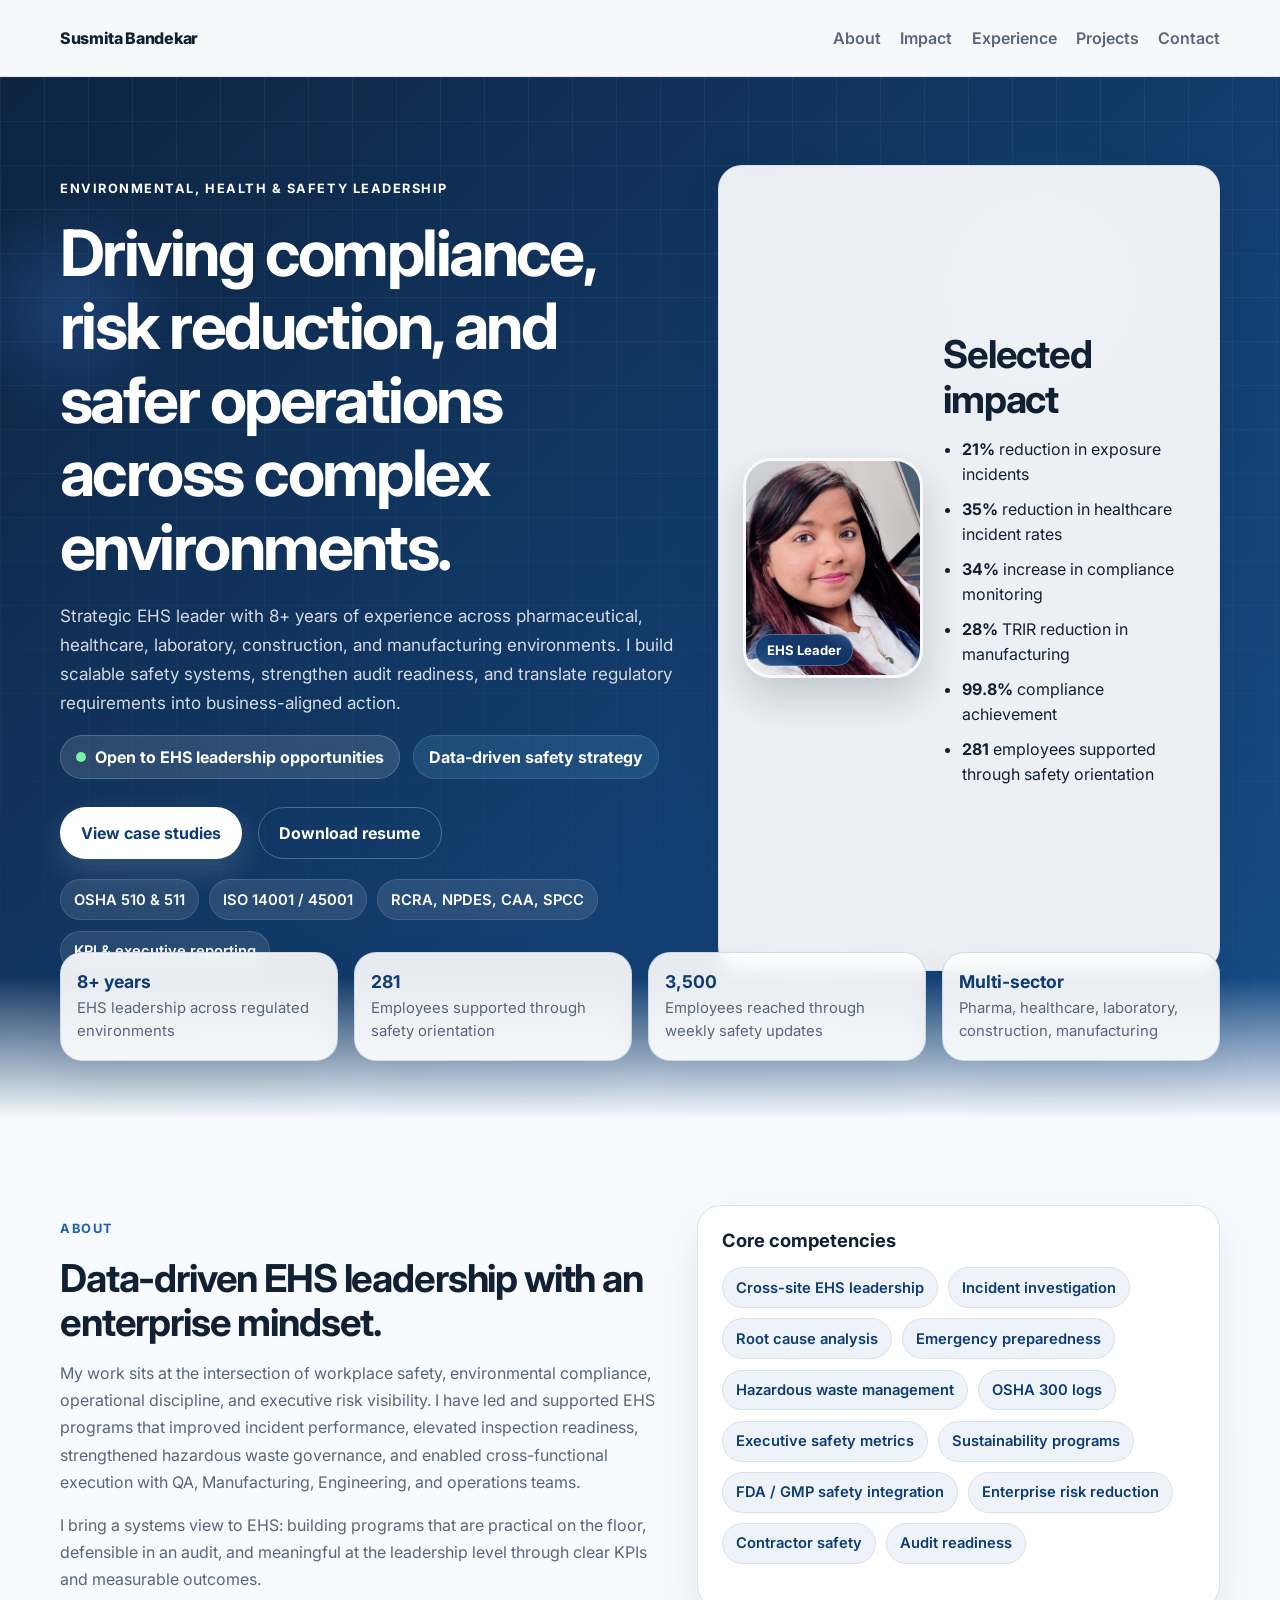
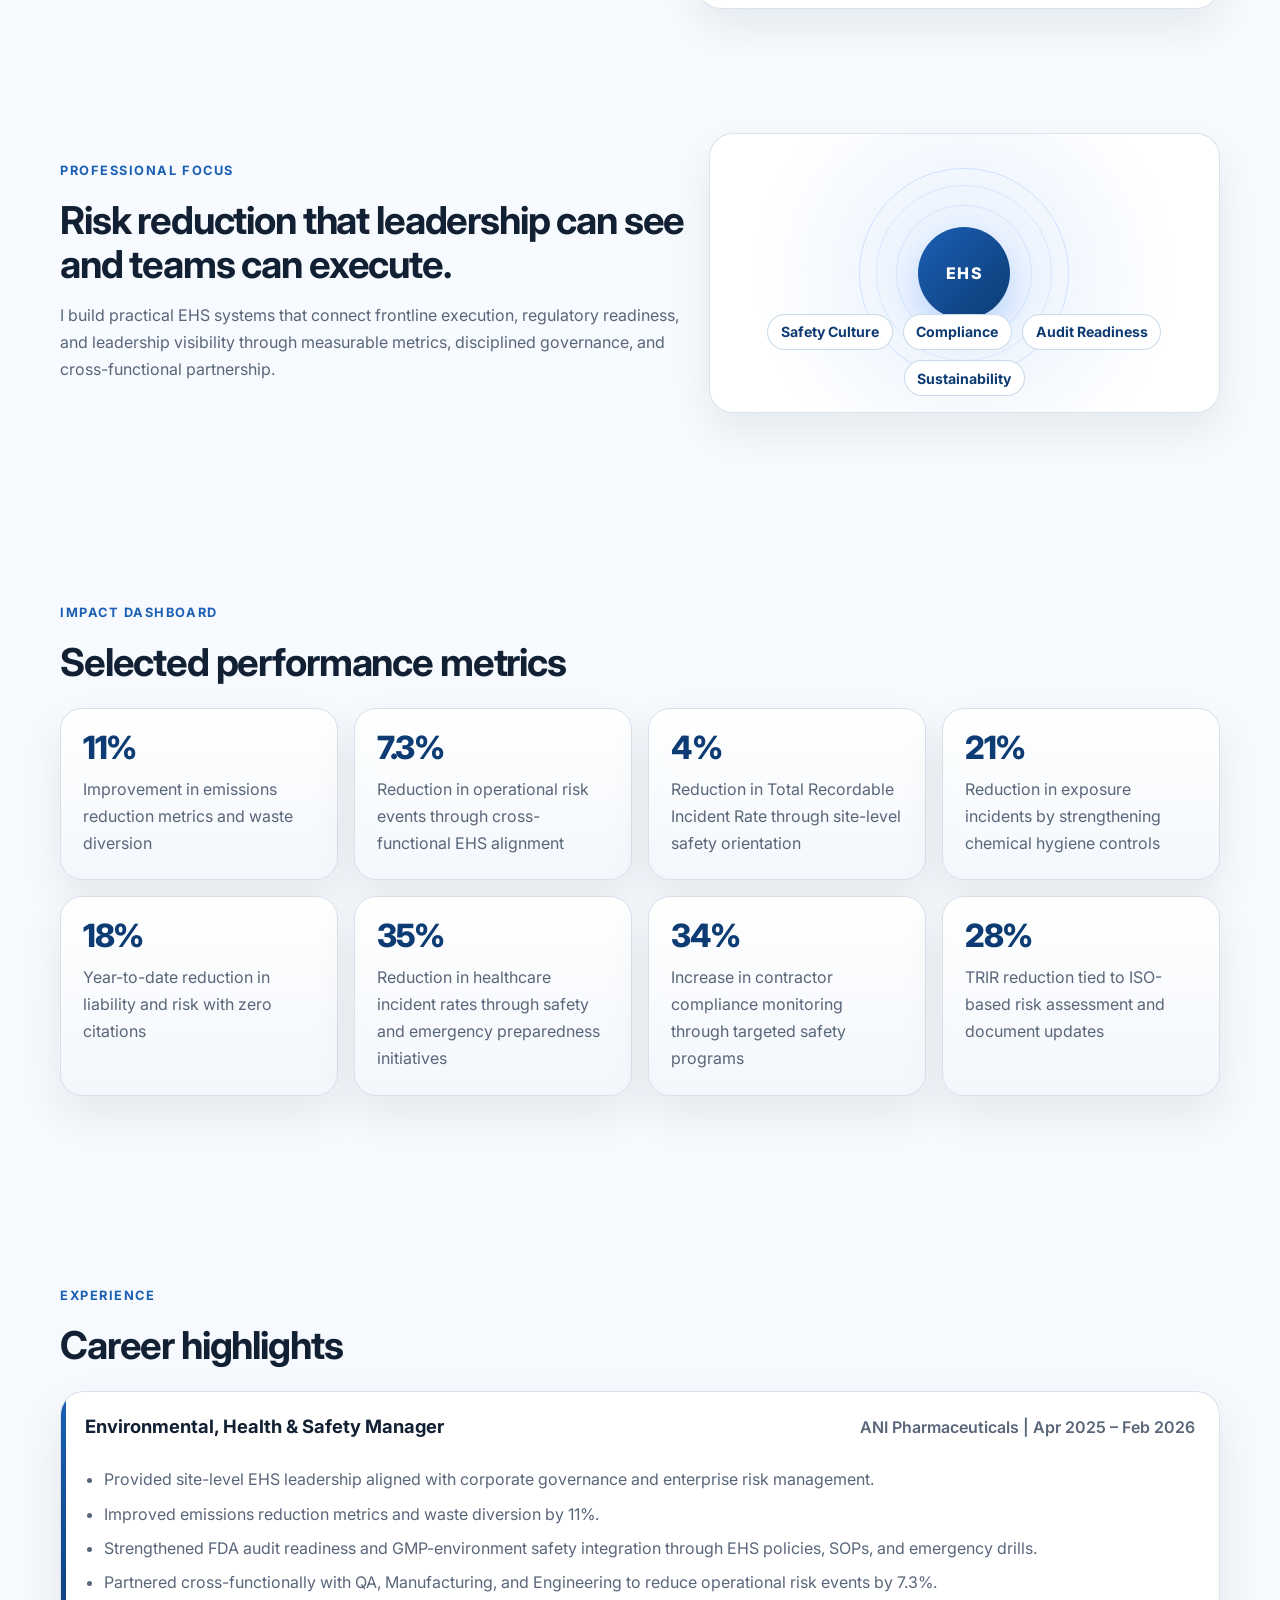
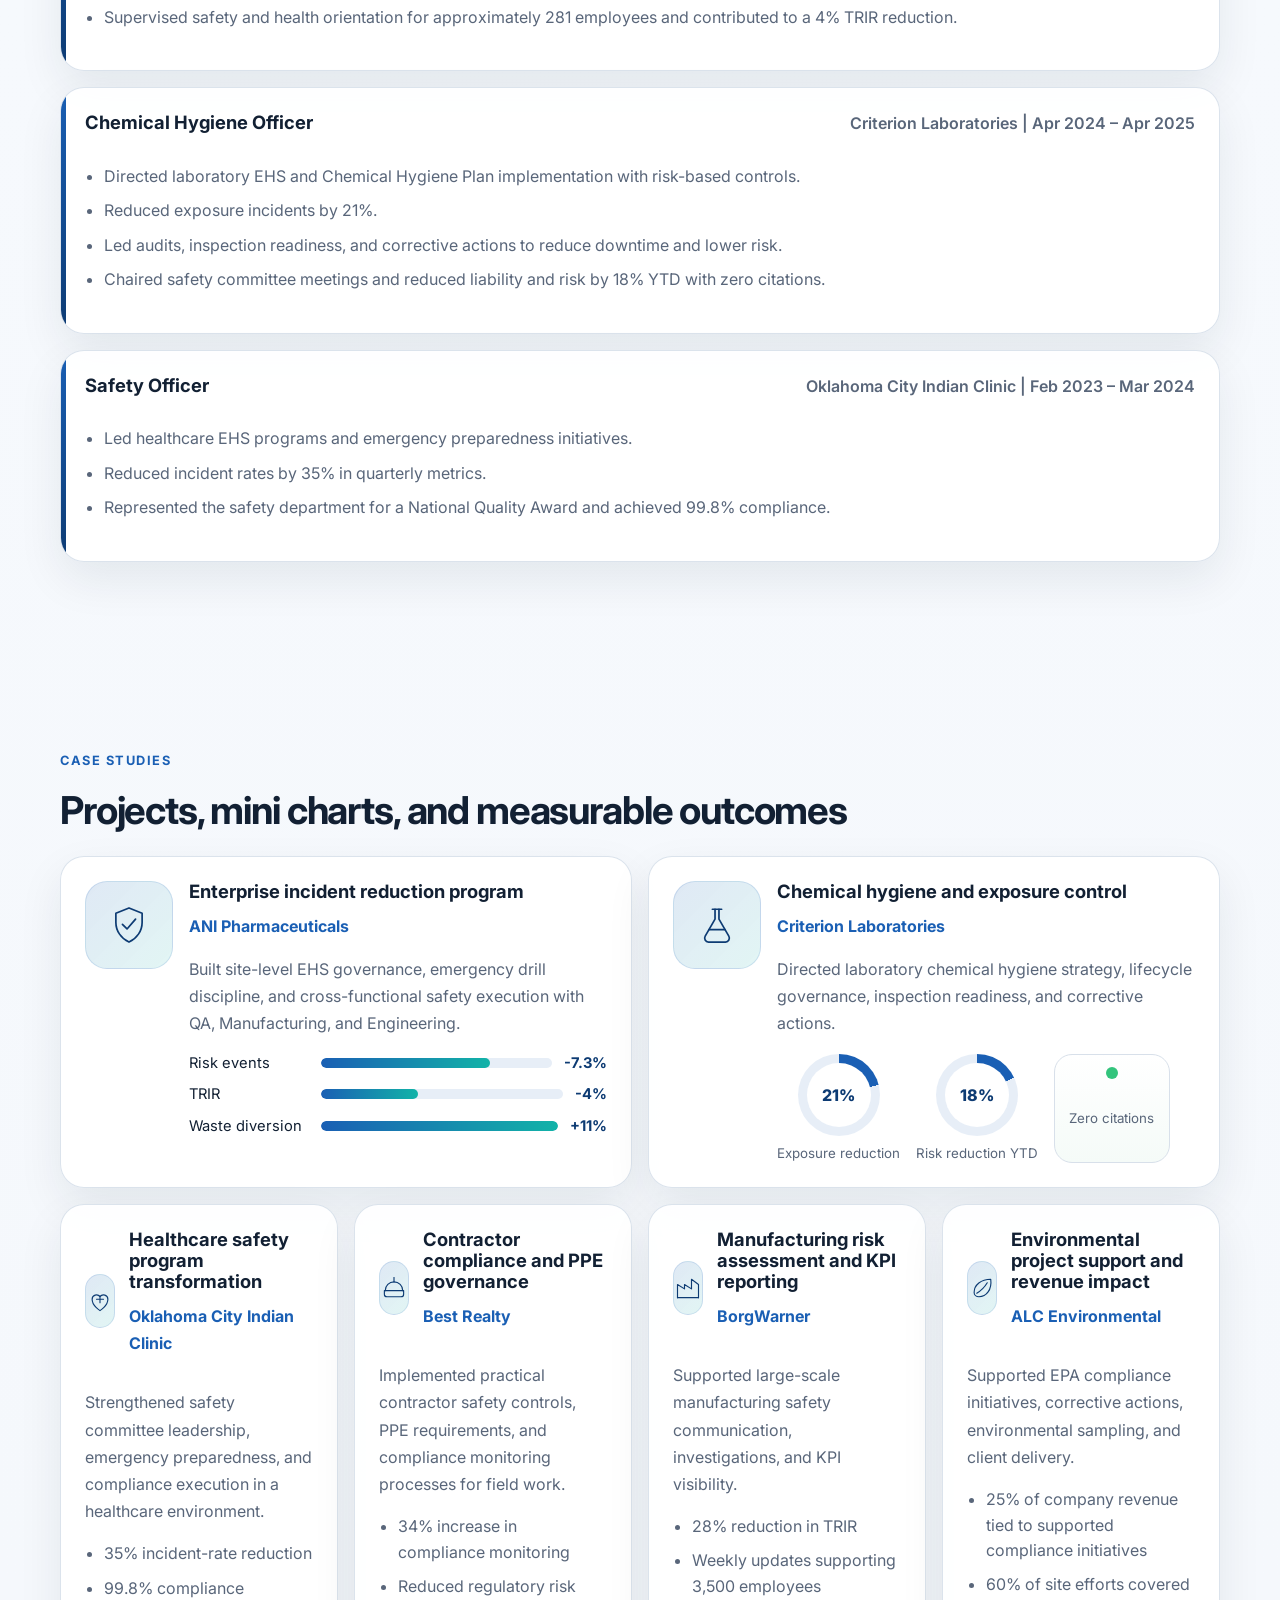
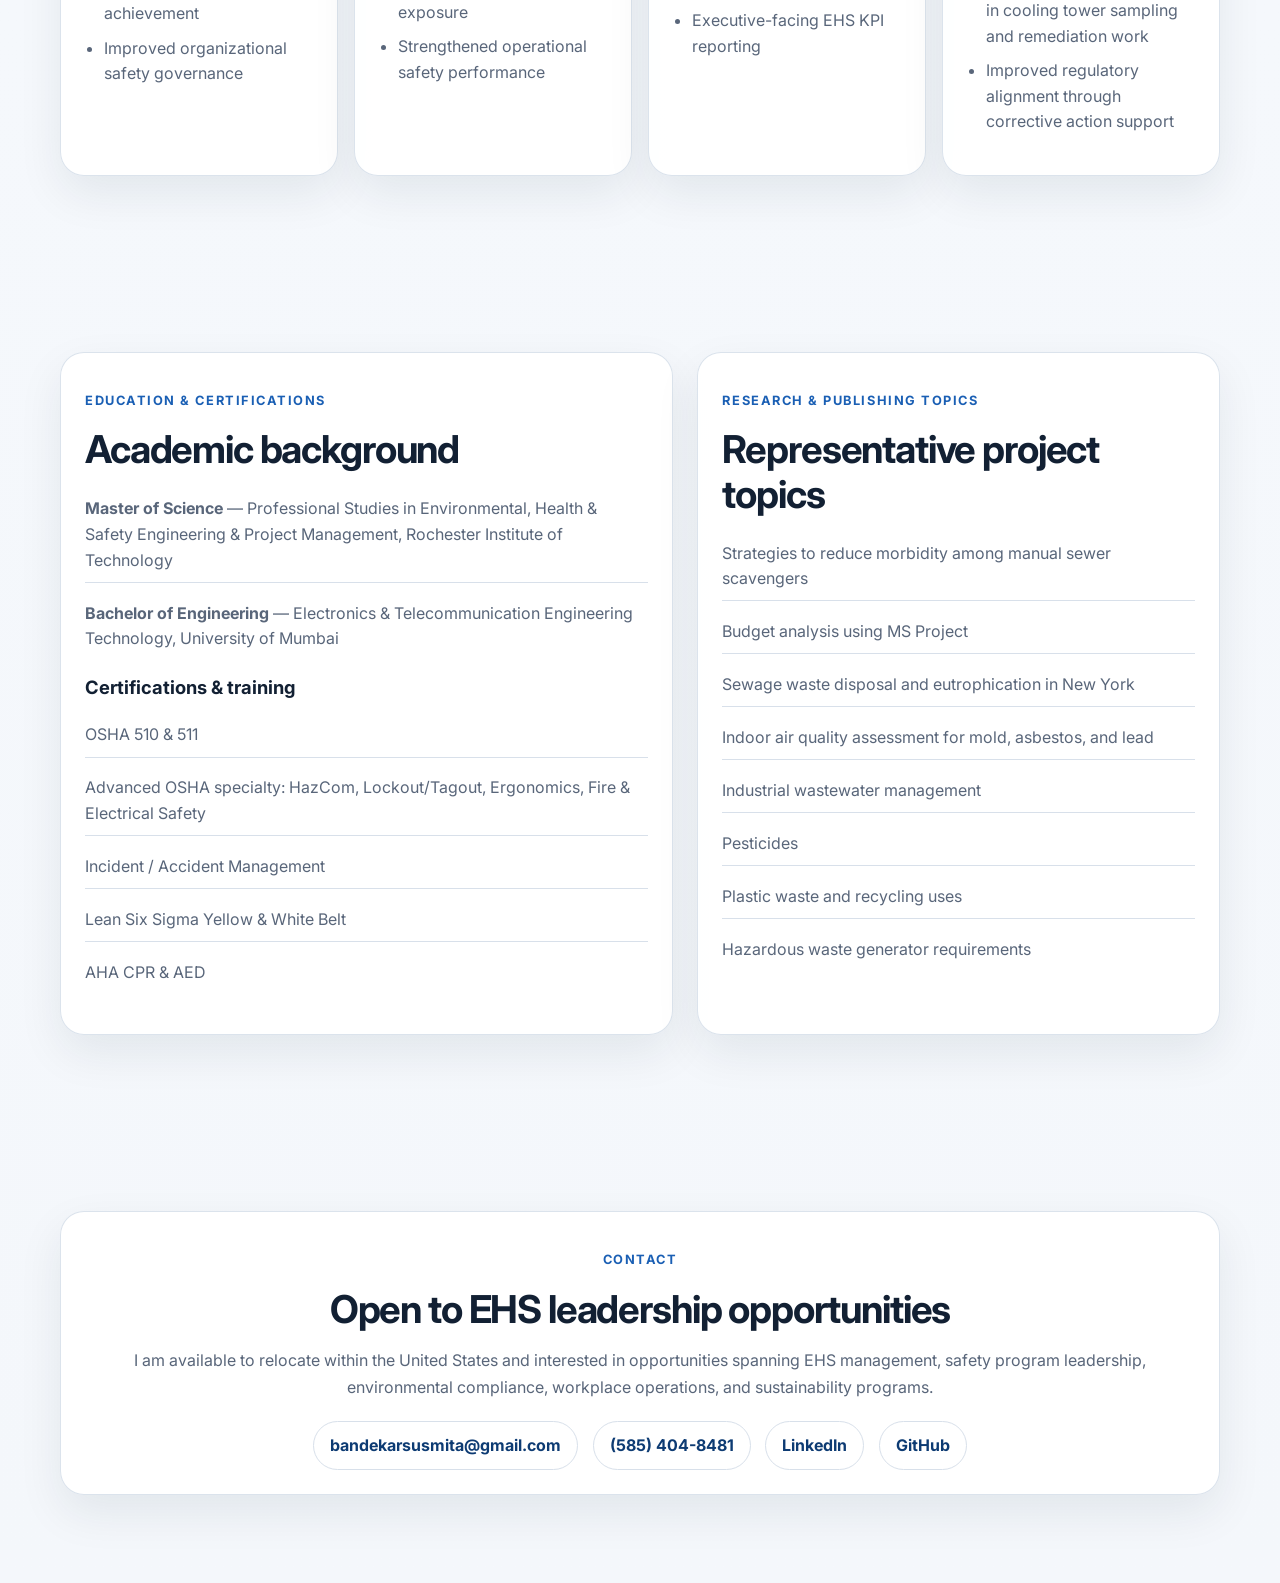
==== index.html @ eea8caa4 "Add files via upload" ====
<!DOCTYPE html>
<html lang="en">
<head>
  <meta charset="UTF-8" />
  <meta name="viewport" content="width=device-width, initial-scale=1.0" />
  <title>Susmita Bandekar | EHS Portfolio</title>
  <meta name="description" content="Portfolio of Susmita Bandekar, EHS leader focused on safety, compliance, risk reduction, sustainability, and operational excellence." />
  <link rel="preconnect" href="https://fonts.googleapis.com">
  <link rel="preconnect" href="https://fonts.gstatic.com" crossorigin>
  <link href="https://fonts.googleapis.com/css2?family=Inter:wght@400;500;600;700;800&display=swap" rel="stylesheet">
  <link rel="stylesheet" href="styles.css" />
</head>
<body>
  <header class="site-header">
    <div class="container nav">
      <a href="#top" class="brand">Susmita Bandekar</a>
      <nav>
        <a href="#about">About</a>
        <a href="#impact">Impact</a>
        <a href="#experience">Experience</a>
        <a href="#projects">Projects</a>
        <a href="#contact">Contact</a>
      </nav>
    </div>
  </header>

  <main id="top">
    <section class="hero">
      <div class="floating-orb orb-1"></div>
      <div class="floating-orb orb-2"></div>
      <div class="floating-orb orb-3"></div>
      <div class="grid-glow"></div>
      <div class="container hero-grid">
        <div>
          <p class="eyebrow">Environmental, Health &amp; Safety Leadership</p>
          <h1>Driving compliance, risk reduction, and safer operations across complex environments.</h1>
          <p class="lead">
            Strategic EHS leader with 8+ years of experience across pharmaceutical, healthcare,
            laboratory, construction, and manufacturing environments. I build scalable safety systems,
            strengthen audit readiness, and translate regulatory requirements into business-aligned action.
          </p>
          <div class="hero-badges">
            <span class="live-pill"><span class="live-dot"></span>Open to EHS leadership opportunities</span>
            <span class="mini-card">Data-driven safety strategy</span>
          </div>
          <div class="cta-row">
            <a class="button primary" href="#projects">View case studies</a>
            <a class="button secondary" href="Susmita_Bandekar_Resume.pdf" target="_blank" rel="noopener">Download resume</a>
          </div>
          <div class="quick-points">
            <span>OSHA 510 &amp; 511</span>
            <span>ISO 14001 / 45001</span>
            <span>RCRA, NPDES, CAA, SPCC</span>
            <span>KPI &amp; executive reporting</span>
          </div>
        </div>

        <aside class="hero-profile panel hero-spotlight">
          <div class="profile-wrap">
            <img src="profile.jpg" alt="Susmita Bandekar" class="profile-photo" />
            <div class="profile-badge">EHS Leader</div>
          </div>
          <div class="profile-copy">
            <h2>Selected impact</h2>
            <ul>
              <li><strong>21%</strong> reduction in exposure incidents</li>
              <li><strong>35%</strong> reduction in healthcare incident rates</li>
              <li><strong>34%</strong> increase in compliance monitoring</li>
              <li><strong>28%</strong> TRIR reduction in manufacturing</li>
              <li><strong>99.8%</strong> compliance achievement</li>
              <li><strong>281</strong> employees supported through safety orientation</li>
            </ul>
          </div>
        </aside>
      </div>

      <div class="container trust-strip">
        <div class="trust-item"><strong>8+ years</strong><span>EHS leadership across regulated environments</span></div>
        <div class="trust-item"><strong>281</strong><span>Employees supported through safety orientation</span></div>
        <div class="trust-item"><strong>3,500</strong><span>Employees reached through weekly safety updates</span></div>
        <div class="trust-item"><strong>Multi-sector</strong><span>Pharma, healthcare, laboratory, construction, manufacturing</span></div>
      </div>
    </section>

    <section id="about" class="section">
      <div class="container two-col">
        <div>
          <p class="section-label">About</p>
          <h2>Data-driven EHS leadership with an enterprise mindset.</h2>
          <p>
            My work sits at the intersection of workplace safety, environmental compliance, operational
            discipline, and executive risk visibility. I have led and supported EHS programs that improved
            incident performance, elevated inspection readiness, strengthened hazardous waste governance,
            and enabled cross-functional execution with QA, Manufacturing, Engineering, and operations teams.
          </p>
          <p>
            I bring a systems view to EHS: building programs that are practical on the floor, defensible in an audit,
            and meaningful at the leadership level through clear KPIs and measurable outcomes.
          </p>
        </div>
        <div class="panel skills-panel">
          <h3>Core competencies</h3>
          <div class="tag-grid">
            <span>Cross-site EHS leadership</span>
            <span>Incident investigation</span>
            <span>Root cause analysis</span>
            <span>Emergency preparedness</span>
            <span>Hazardous waste management</span>
            <span>OSHA 300 logs</span>
            <span>Executive safety metrics</span>
            <span>Sustainability programs</span>
            <span>FDA / GMP safety integration</span>
            <span>Enterprise risk reduction</span>
            <span>Contractor safety</span>
            <span>Audit readiness</span>
          </div>
        </div>
      </div>
    </section>

    <section class="section insight-band">
      <div class="container insight-grid">
        <div class="insight-copy">
          <p class="section-label">Professional focus</p>
          <h2>Risk reduction that leadership can see and teams can execute.</h2>
          <p>I build practical EHS systems that connect frontline execution, regulatory readiness, and leadership visibility through measurable metrics, disciplined governance, and cross-functional partnership.</p>
        </div>
        <div class="insight-visual panel">
          <div class="signal-ring">
            <div class="signal-core">EHS</div>
          </div>
          <div class="signal-tags">
            <span>Safety Culture</span><span>Compliance</span><span>Audit Readiness</span><span>Sustainability</span>
          </div>
        </div>
      </div>
    </section>

    <section id="impact" class="section alt">
      <div class="container">
        <p class="section-label">Impact dashboard</p>
        <h2>Selected performance metrics</h2>
        <div class="metrics-grid">
          <article class="metric-card"><span class="metric">11%</span><p>Improvement in emissions reduction metrics and waste diversion</p></article>
          <article class="metric-card"><span class="metric">7.3%</span><p>Reduction in operational risk events through cross-functional EHS alignment</p></article>
          <article class="metric-card"><span class="metric">4%</span><p>Reduction in Total Recordable Incident Rate through site-level safety orientation</p></article>
          <article class="metric-card"><span class="metric">21%</span><p>Reduction in exposure incidents by strengthening chemical hygiene controls</p></article>
          <article class="metric-card"><span class="metric">18%</span><p>Year-to-date reduction in liability and risk with zero citations</p></article>
          <article class="metric-card"><span class="metric">35%</span><p>Reduction in healthcare incident rates through safety and emergency preparedness initiatives</p></article>
          <article class="metric-card"><span class="metric">34%</span><p>Increase in contractor compliance monitoring through targeted safety programs</p></article>
          <article class="metric-card"><span class="metric">28%</span><p>TRIR reduction tied to ISO-based risk assessment and document updates</p></article>
        </div>
      </div>
    </section>

    <section id="experience" class="section">
      <div class="container">
        <p class="section-label">Experience</p>
        <h2>Career highlights</h2>
        <div class="timeline">
          <article class="timeline-item panel">
            <div class="timeline-head">
              <h3>Environmental, Health &amp; Safety Manager</h3>
              <span>ANI Pharmaceuticals | Apr 2025 – Feb 2026</span>
            </div>
            <ul>
              <li>Provided site-level EHS leadership aligned with corporate governance and enterprise risk management.</li>
              <li>Improved emissions reduction metrics and waste diversion by 11%.</li>
              <li>Strengthened FDA audit readiness and GMP-environment safety integration through EHS policies, SOPs, and emergency drills.</li>
              <li>Partnered cross-functionally with QA, Manufacturing, and Engineering to reduce operational risk events by 7.3%.</li>
              <li>Supervised safety and health orientation for approximately 281 employees and contributed to a 4% TRIR reduction.</li>
            </ul>
          </article>

          <article class="timeline-item panel">
            <div class="timeline-head">
              <h3>Chemical Hygiene Officer</h3>
              <span>Criterion Laboratories | Apr 2024 – Apr 2025</span>
            </div>
            <ul>
              <li>Directed laboratory EHS and Chemical Hygiene Plan implementation with risk-based controls.</li>
              <li>Reduced exposure incidents by 21%.</li>
              <li>Led audits, inspection readiness, and corrective actions to reduce downtime and lower risk.</li>
              <li>Chaired safety committee meetings and reduced liability and risk by 18% YTD with zero citations.</li>
            </ul>
          </article>

          <article class="timeline-item panel">
            <div class="timeline-head">
              <h3>Safety Officer</h3>
              <span>Oklahoma City Indian Clinic | Feb 2023 – Mar 2024</span>
            </div>
            <ul>
              <li>Led healthcare EHS programs and emergency preparedness initiatives.</li>
              <li>Reduced incident rates by 35% in quarterly metrics.</li>
              <li>Represented the safety department for a National Quality Award and achieved 99.8% compliance.</li>
            </ul>
          </article>
        </div>
      </div>
    </section>

    <section id="projects" class="section alt">
      <div class="container">
        <p class="section-label">Case studies</p>
        <h2>Projects, mini charts, and measurable outcomes</h2>

        <div class="project-showcase">
          <article class="project-feature panel">
            <div class="project-icon icon-shield">
              <svg viewBox="0 0 64 64" aria-hidden="true"><path d="M32 6l20 8v14c0 13-8.2 24.8-20 30-11.8-5.2-20-17-20-30V14l20-8z"/><path d="M22 31l7 7 13-15"/></svg>
            </div>
            <div>
              <h3>Enterprise incident reduction program</h3>
              <p class="case-meta">ANI Pharmaceuticals</p>
              <p>Built site-level EHS governance, emergency drill discipline, and cross-functional safety execution with QA, Manufacturing, and Engineering.</p>
              <div class="mini-bars">
                <div class="bar-row"><span>Risk events</span><div class="bar"><i style="width:73%"></i></div><strong>-7.3%</strong></div>
                <div class="bar-row"><span>TRIR</span><div class="bar"><i style="width:40%"></i></div><strong>-4%</strong></div>
                <div class="bar-row"><span>Waste diversion</span><div class="bar"><i style="width:100%"></i></div><strong>+11%</strong></div>
              </div>
            </div>
          </article>

          <article class="project-feature panel">
            <div class="project-icon icon-lab">
              <svg viewBox="0 0 64 64" aria-hidden="true"><path d="M25 8h14"/><path d="M29 8v15L14 49a6 6 0 005 9h26a6 6 0 005-9L35 23V8"/><path d="M20 39h24"/></svg>
            </div>
            <div>
              <h3>Chemical hygiene and exposure control</h3>
              <p class="case-meta">Criterion Laboratories</p>
              <p>Directed laboratory chemical hygiene strategy, lifecycle governance, inspection readiness, and corrective actions.</p>
              <div class="ring-stats">
                <div class="ring-card"><div class="ring" style="--p:21"><span>21%</span></div><small>Exposure reduction</small></div>
                <div class="ring-card"><div class="ring" style="--p:18"><span>18%</span></div><small>Risk reduction YTD</small></div>
                <div class="ring-card success"><div class="status-dot"></div><small>Zero citations</small></div>
              </div>
            </div>
          </article>
        </div>

        <div class="case-grid enhanced-grid">
          <article class="panel case-card">
            <div class="card-top">
              <div class="project-icon small icon-health">
                <svg viewBox="0 0 64 64" aria-hidden="true"><path d="M32 54s-18-10.7-18-26a10 10 0 0118-6 10 10 0 0118 6c0 15.3-18 26-18 26z"/><path d="M32 20v16"/><path d="M24 28h16"/></svg>
              </div>
              <div>
                <h3>Healthcare safety program transformation</h3>
                <p class="case-meta">Oklahoma City Indian Clinic</p>
              </div>
            </div>
            <p>Strengthened safety committee leadership, emergency preparedness, and compliance execution in a healthcare environment.</p>
            <ul>
              <li>35% incident-rate reduction</li>
              <li>99.8% compliance achievement</li>
              <li>Improved organizational safety governance</li>
            </ul>
          </article>

          <article class="panel case-card">
            <div class="card-top">
              <div class="project-icon small icon-hardhat">
                <svg viewBox="0 0 64 64" aria-hidden="true"><path d="M12 38c0-11 9-20 20-20s20 9 20 20"/><path d="M10 38h44v8a6 6 0 01-6 6H16a6 6 0 01-6-6v-8z"/><path d="M32 18V8"/></svg>
              </div>
              <div>
                <h3>Contractor compliance and PPE governance</h3>
                <p class="case-meta">Best Realty</p>
              </div>
            </div>
            <p>Implemented practical contractor safety controls, PPE requirements, and compliance monitoring processes for field work.</p>
            <ul>
              <li>34% increase in compliance monitoring</li>
              <li>Reduced regulatory risk exposure</li>
              <li>Strengthened operational safety performance</li>
            </ul>
          </article>

          <article class="panel case-card">
            <div class="card-top">
              <div class="project-icon small icon-factory">
                <svg viewBox="0 0 64 64" aria-hidden="true"><path d="M8 54V24l16 10V24l16 10V12l16 12v30"/><path d="M8 54h48"/></svg>
              </div>
              <div>
                <h3>Manufacturing risk assessment and KPI reporting</h3>
                <p class="case-meta">BorgWarner</p>
              </div>
            </div>
            <p>Supported large-scale manufacturing safety communication, investigations, and KPI visibility.</p>
            <ul>
              <li>28% reduction in TRIR</li>
              <li>Weekly updates supporting 3,500 employees</li>
              <li>Executive-facing EHS KPI reporting</li>
            </ul>
          </article>

          <article class="panel case-card">
            <div class="card-top">
              <div class="project-icon small icon-leaf">
                <svg viewBox="0 0 64 64" aria-hidden="true"><path d="M52 12C30 12 14 25 14 42c0 6 5 10 11 10 17 0 30-16 27-40z"/><path d="M20 44c10-6 18-14 24-24"/></svg>
              </div>
              <div>
                <h3>Environmental project support and revenue impact</h3>
                <p class="case-meta">ALC Environmental</p>
              </div>
            </div>
            <p>Supported EPA compliance initiatives, corrective actions, environmental sampling, and client delivery.</p>
            <ul>
              <li>25% of company revenue tied to supported compliance initiatives</li>
              <li>60% of site efforts covered in cooling tower sampling and remediation work</li>
              <li>Improved regulatory alignment through corrective action support</li>
            </ul>
          </article>
        </div>
      </div>
    </section>

    <section class="section">
      <div class="container two-col">
        <div class="panel">
          <p class="section-label">Education & certifications</p>
          <h2>Academic background</h2>
          <ul class="plain-list">
            <li><strong>Master of Science</strong> — Professional Studies in Environmental, Health &amp; Safety Engineering &amp; Project Management, Rochester Institute of Technology</li>
            <li><strong>Bachelor of Engineering</strong> — Electronics &amp; Telecommunication Engineering Technology, University of Mumbai</li>
          </ul>
          <h3>Certifications & training</h3>
          <ul class="plain-list">
            <li>OSHA 510 &amp; 511</li>
            <li>Advanced OSHA specialty: HazCom, Lockout/Tagout, Ergonomics, Fire &amp; Electrical Safety</li>
            <li>Incident / Accident Management</li>
            <li>Lean Six Sigma Yellow &amp; White Belt</li>
            <li>AHA CPR &amp; AED</li>
          </ul>
        </div>
        <div class="panel">
          <p class="section-label">Research & publishing topics</p>
          <h2>Representative project topics</h2>
          <ul class="plain-list">
            <li>Strategies to reduce morbidity among manual sewer scavengers</li>
            <li>Budget analysis using MS Project</li>
            <li>Sewage waste disposal and eutrophication in New York</li>
            <li>Indoor air quality assessment for mold, asbestos, and lead</li>
            <li>Industrial wastewater management</li>
            <li>Pesticides</li>
            <li>Plastic waste and recycling uses</li>
            <li>Hazardous waste generator requirements</li>
          </ul>
        </div>
      </div>
    </section>

    <section id="contact" class="section alt">
      <div class="container contact-card panel">
        <p class="section-label">Contact</p>
        <h2>Open to EHS leadership opportunities</h2>
        <p>
          I am available to relocate within the United States and interested in opportunities spanning EHS management,
          safety program leadership, environmental compliance, workplace operations, and sustainability programs.
        </p>
        <div class="contact-grid">
          <a href="mailto:bandekarsusmita@gmail.com">bandekarsusmita@gmail.com</a>
          <a href="tel:+15854048481">(585) 404-8481</a>
          <a href="https://www.linkedin.com/in/susmita-bandekar-9b096316a/" target="_blank" rel="noopener">LinkedIn</a>
          <a href="https://github.com/bandekarsusmita-rgb/Susmita-Bandekar" target="_blank" rel="noopener">GitHub</a>
        </div>
      </div>
    </section>
  </main>
</body>
</html>
---- styles.css ----
:root {
  --bg: #f6f8fb;
  --surface: #ffffff;
  --surface-2: #eef3f9;
  --text: #122033;
  --muted: #59667a;
  --line: #d8e0ea;
  --accent: #1a5fb4;
  --accent-2: #0d3b73;
  --teal: #12b3a8;
  --violet: #6d5cff;
  --shadow: 0 18px 45px rgba(17, 32, 51, 0.08);
  --radius: 24px;
  --max: 1160px;
}

* { box-sizing: border-box; }
html { scroll-behavior: smooth; }
body {
  margin: 0;
  font-family: "Inter", system-ui, -apple-system, BlinkMacSystemFont, "Segoe UI", sans-serif;
  background: linear-gradient(180deg, #f8fbff 0%, #f4f7fb 100%);
  color: var(--text);
}

a { color: inherit; text-decoration: none; }
p { line-height: 1.7; color: var(--muted); }
ul { padding-left: 1.2rem; }
li { margin: 0.55rem 0; line-height: 1.6; color: var(--muted); }
h1, h2, h3 { margin: 0 0 0.9rem; line-height: 1.15; color: var(--text); }
h1 { font-size: clamp(2.6rem, 5vw, 4.5rem); letter-spacing: -0.04em; }
h2 { font-size: clamp(1.8rem, 3vw, 2.6rem); letter-spacing: -0.03em; }
h3 { font-size: 1.15rem; }

.container { width: min(var(--max), calc(100% - 2rem)); margin: 0 auto; }
.section { padding: 5.5rem 0; }
.section.alt { background: transparent; }
.section-label, .eyebrow {
  color: var(--accent);
  text-transform: uppercase;
  letter-spacing: 0.12em;
  font-size: 0.8rem;
  font-weight: 700;
  margin-bottom: 1rem;
}

.site-header {
  position: sticky;
  top: 0;
  z-index: 20;
  background: rgba(246, 248, 251, 0.82);
  backdrop-filter: blur(10px);
  border-bottom: 1px solid rgba(216, 224, 234, 0.8);
}
.nav {
  display: flex;
  align-items: center;
  justify-content: space-between;
  min-height: 76px;
  gap: 1rem;
}
.brand { font-weight: 800; letter-spacing: -0.02em; }
nav { display: flex; gap: 1.2rem; flex-wrap: wrap; }
nav a { color: var(--muted); font-weight: 600; }
nav a:hover { color: var(--accent); }

.hero {
  position: relative;
  overflow: hidden;
  padding: 5.5rem 0 3.5rem;
  background: linear-gradient(135deg, #0d2340 0%, #113865 45%, #174d88 100%);
}
.hero h1, .hero h2, .hero p, .hero li { color: #fff; }
.hero .lead { color: rgba(255,255,255,0.82); }
.hero-grid {
  position: relative;
  z-index: 2;
  display: grid;
  grid-template-columns: 1.2fr 0.95fr;
  gap: 1.5rem;
  align-items: stretch;
}
.lead { font-size: 1.07rem; max-width: 750px; }
.hero-profile, .panel {
  background: rgba(255,255,255,0.92);
  border: 1px solid rgba(216,224,234,0.9);
  border-radius: var(--radius);
  box-shadow: var(--shadow);
}
.panel { padding: 1.5rem; }
.hero-profile {
  display: grid;
  grid-template-columns: 180px 1fr;
  gap: 1.25rem;
  align-items: center;
}
.profile-wrap { position: relative; }
.profile-photo {
  width: 180px;
  height: 220px;
  border-radius: 28px;
  object-fit: cover;
  object-position: center top;
  display: block;
  border: 3px solid rgba(255,255,255,0.7);
  box-shadow: 0 20px 40px rgba(12, 26, 46, 0.18);
  transition: transform 0.25s ease, box-shadow 0.25s ease;
}
.profile-badge {
  position: absolute;
  left: 12px;
  bottom: 12px;
  background: rgba(13,59,115,0.84);
  color: #fff;
  border: 1px solid rgba(255,255,255,0.25);
  padding: 0.45rem 0.7rem;
  border-radius: 999px;
  font-size: 0.82rem;
  font-weight: 700;
  backdrop-filter: blur(8px);
}
.profile-copy h2, .profile-copy li, .profile-copy strong { color: var(--text); }
.cta-row { display: flex; gap: 1rem; flex-wrap: wrap; margin: 1.75rem 0 1.25rem; }
.button {
  display: inline-flex;
  align-items: center;
  justify-content: center;
  padding: 0.95rem 1.3rem;
  border-radius: 999px;
  font-weight: 700;
  transition: transform 0.18s ease, box-shadow 0.18s ease, background 0.18s ease;
}
.button:hover { transform: translateY(-1px); }
.button.primary { background: #fff; color: var(--accent-2); box-shadow: 0 12px 30px rgba(255,255,255,0.14); }
.button.secondary { background: transparent; color: #fff; border: 1px solid rgba(255,255,255,0.25); }
.quick-points, .tag-grid { display: flex; gap: 0.65rem; flex-wrap: wrap; margin-top: 1rem; }
.quick-points span, .tag-grid span {
  background: var(--surface-2);
  border: 1px solid var(--line);
  color: var(--accent-2);
  padding: 0.65rem 0.8rem;
  border-radius: 999px;
  font-size: 0.92rem;
  font-weight: 600;
}
.hero .quick-points span {
  background: rgba(255,255,255,0.1);
  color: #fff;
  border-color: rgba(255,255,255,0.12);
}
.two-col {
  display: grid;
  grid-template-columns: 1.08fr 0.92fr;
  gap: 1.5rem;
}
.skills-panel .tag-grid { display: flex; gap: 0.65rem; flex-wrap: wrap; }
.metrics-grid, .case-grid {
  display: grid;
  grid-template-columns: repeat(4, 1fr);
  gap: 1rem;
  margin-top: 1.5rem;
}
.metric-card {
  background: linear-gradient(180deg, rgba(255,255,255,0.95) 0%, rgba(243,247,252,0.95) 100%);
  border: 1px solid var(--line);
  border-radius: 22px;
  box-shadow: var(--shadow);
  padding: 1.4rem;
}
.metric {
  display: block;
  font-size: 2rem;
  line-height: 1;
  font-weight: 800;
  letter-spacing: -0.05em;
  color: var(--accent-2);
  margin-bottom: 0.75rem;
}
.metric-card p { margin: 0; }
.timeline {
  display: grid;
  gap: 1rem;
  margin-top: 1.5rem;
}
.timeline-item { position: relative; overflow: hidden; }
.timeline-item::before {
  content: "";
  position: absolute;
  left: 0;
  top: 0;
  bottom: 0;
  width: 5px;
  background: linear-gradient(180deg, var(--accent) 0%, var(--accent-2) 100%);
}
.timeline-head {
  display: flex;
  justify-content: space-between;
  gap: 1rem;
  align-items: baseline;
  flex-wrap: wrap;
}
.timeline-head span { color: var(--muted); font-weight: 600; }
.case-card { height: 100%; }
.case-meta { color: var(--accent); font-weight: 700; margin-top: -0.25rem; }
.plain-list { list-style: none; padding-left: 0; }
.plain-list li { padding: 0.55rem 0; border-bottom: 1px solid var(--line); }
.plain-list li:last-child { border-bottom: none; }
.contact-card { text-align: center; }
.contact-grid {
  display: flex;
  justify-content: center;
  flex-wrap: wrap;
  gap: 0.9rem;
  margin-top: 1.2rem;
}
.contact-grid a {
  background: #fff;
  border: 1px solid var(--line);
  border-radius: 999px;
  padding: 0.85rem 1rem;
  font-weight: 700;
  color: var(--accent-2);
}

.hero::after {
  content: "";
  position: absolute;
  inset: auto 0 0 0;
  height: 140px;
  background: linear-gradient(180deg, rgba(255,255,255,0) 0%, rgba(247,251,255,0.98) 100%);
  pointer-events: none;
}
.floating-orb {
  position: absolute;
  border-radius: 999px;
  filter: blur(12px);
  opacity: 0.55;
  pointer-events: none;
  animation: drift 12s ease-in-out infinite;
}
.orb-1 {
  width: 220px; height: 220px;
  left: -40px; top: 120px;
  background: radial-gradient(circle, rgba(76,147,255,0.42) 0%, rgba(76,147,255,0) 70%);
}
.orb-2 {
  width: 280px; height: 280px;
  right: 8%; top: 70px;
  background: radial-gradient(circle, rgba(134,216,255,0.36) 0%, rgba(134,216,255,0) 72%);
  animation-duration: 15s;
}
.orb-3 {
  width: 180px; height: 180px;
  right: 30%; bottom: 60px;
  background: radial-gradient(circle, rgba(109,92,255,0.22) 0%, rgba(109,92,255,0) 72%);
  animation-duration: 10s;
}
.grid-glow {
  position: absolute;
  inset: 0;
  background-image:
    linear-gradient(rgba(255,255,255,0.05) 1px, transparent 1px),
    linear-gradient(90deg, rgba(255,255,255,0.05) 1px, transparent 1px);
  background-size: 44px 44px;
  mask-image: linear-gradient(180deg, rgba(0,0,0,0.95), rgba(0,0,0,0.1));
  pointer-events: none;
}
.hero-badges {
  display: flex;
  gap: 0.8rem;
  flex-wrap: wrap;
  margin-top: 1.1rem;
}
.live-pill,
.mini-card {
  display: inline-flex;
  align-items: center;
  gap: 0.55rem;
  border-radius: 999px;
  padding: 0.7rem 0.95rem;
  font-weight: 700;
}
.live-pill {
  background: rgba(255,255,255,0.12);
  color: #fff;
  border: 1px solid rgba(255,255,255,0.18);
}
.live-dot {
  width: 10px; height: 10px;
  border-radius: 50%;
  background: #79f2a7;
  box-shadow: 0 0 0 0 rgba(121,242,167,0.7);
  animation: pulse 2s infinite;
}
.mini-card {
  background: rgba(134,216,255,0.12);
  color: #fff;
  border: 1px solid rgba(255,255,255,0.12);
}
.hero-spotlight { position: relative; overflow: hidden; }
.hero-spotlight::before {
  content: "";
  position: absolute;
  inset: -20% auto auto -10%;
  width: 180px; height: 180px;
  background: radial-gradient(circle, rgba(76,147,255,0.12) 0%, rgba(76,147,255,0) 70%);
}
.profile-photo:hover {
  transform: translateY(-4px) scale(1.02);
  box-shadow: 0 24px 52px rgba(12, 26, 46, 0.26);
}
.metric-card,
.case-card,
.timeline-item,
.contact-grid a,
.panel,
.project-feature {
  transition: transform 0.25s ease, box-shadow 0.25s ease, border-color 0.25s ease;
}
.metric-card:hover,
.case-card:hover,
.timeline-item:hover,
.contact-grid a:hover,
.panel:hover,
.project-feature:hover {
  transform: translateY(-4px);
  box-shadow: 0 28px 60px rgba(7, 17, 31, 0.14);
}
.trust-strip {
  position: relative;
  z-index: 2;
  display: grid;
  grid-template-columns: repeat(4, 1fr);
  gap: 1rem;
  margin-top: -1.2rem;
}
.trust-item {
  background: rgba(255,255,255,0.9);
  border: 1px solid rgba(191, 209, 228, 0.75);
  border-radius: 22px;
  padding: 1.1rem 1rem;
  box-shadow: var(--shadow);
  backdrop-filter: blur(10px);
}
.trust-item strong {
  display: block;
  color: var(--accent-2);
  font-size: 1.1rem;
  margin-bottom: 0.35rem;
}
.trust-item span {
  color: var(--muted);
  line-height: 1.45;
  font-size: 0.93rem;
}
.insight-band { padding-top: 2.25rem; }
.insight-grid {
  display: grid;
  grid-template-columns: 1.1fr 0.9fr;
  gap: 1.5rem;
  align-items: center;
}
.insight-visual {
  min-height: 280px;
  display: grid;
  place-items: center;
  overflow: hidden;
  position: relative;
  background: radial-gradient(circle at 50% 50%, rgba(76,147,255,0.12) 0%, rgba(76,147,255,0.03) 32%, rgba(255,255,255,0.92) 72%);
}
.signal-ring {
  width: 210px;
  height: 210px;
  border-radius: 50%;
  border: 1px solid rgba(76,147,255,0.22);
  display: grid;
  place-items: center;
  position: relative;
  animation: spinSlow 18s linear infinite;
}
.signal-ring::before,
.signal-ring::after {
  content: "";
  position: absolute;
  inset: 16px;
  border-radius: 50%;
  border: 1px solid rgba(76,147,255,0.16);
}
.signal-ring::after { inset: 36px; }
.signal-core {
  width: 92px;
  height: 92px;
  border-radius: 50%;
  display: grid;
  place-items: center;
  background: linear-gradient(135deg, var(--accent) 0%, var(--accent-2) 100%);
  color: #fff;
  font-weight: 800;
  letter-spacing: 0.08em;
  box-shadow: 0 16px 30px rgba(76,147,255,0.28);
  animation: floatCore 5s ease-in-out infinite;
}
.signal-tags {
  position: absolute;
  inset: auto 1rem 1rem 1rem;
  display: flex;
  justify-content: center;
  gap: 0.6rem;
  flex-wrap: wrap;
}
.signal-tags span {
  background: #fff;
  border: 1px solid rgba(191,209,228,0.8);
  color: var(--accent-2);
  padding: 0.55rem 0.8rem;
  border-radius: 999px;
  font-weight: 700;
  font-size: 0.88rem;
}

.project-showcase {
  display: grid;
  grid-template-columns: 1fr 1fr;
  gap: 1rem;
  margin-top: 1.5rem;
}
.project-feature {
  display: grid;
  grid-template-columns: 88px 1fr;
  gap: 1rem;
  align-items: start;
}
.project-icon {
  width: 88px;
  height: 88px;
  border-radius: 22px;
  display: grid;
  place-items: center;
  background: linear-gradient(135deg, rgba(26,95,180,0.14), rgba(18,179,168,0.12));
  border: 1px solid rgba(26,95,180,0.14);
}
.project-icon.small {
  width: 54px;
  height: 54px;
  border-radius: 16px;
}
.project-icon svg {
  width: 42px;
  height: 42px;
  stroke: var(--accent-2);
  fill: none;
  stroke-width: 2.6;
  stroke-linecap: round;
  stroke-linejoin: round;
}
.project-icon.small svg { width: 28px; height: 28px; }
.card-top {
  display: flex;
  gap: 0.85rem;
  align-items: center;
}
.mini-bars {
  display: grid;
  gap: 0.85rem;
  margin-top: 1rem;
}
.bar-row {
  display: grid;
  grid-template-columns: 120px 1fr auto;
  align-items: center;
  gap: 0.75rem;
}
.bar-row span,
.bar-row strong { font-size: 0.92rem; }
.bar-row strong { color: var(--accent-2); }
.bar {
  height: 10px;
  border-radius: 999px;
  background: #e7eef7;
  overflow: hidden;
}
.bar i {
  display: block;
  height: 100%;
  border-radius: inherit;
  background: linear-gradient(90deg, var(--accent), var(--teal));
  animation: growBar 1.6s ease both;
}
.ring-stats {
  display: flex;
  gap: 1rem;
  flex-wrap: wrap;
  margin-top: 1rem;
}
.ring-card {
  display: grid;
  justify-items: center;
  gap: 0.55rem;
  min-width: 96px;
}
.ring {
  --deg: calc(var(--p) * 3.6deg);
  width: 82px;
  height: 82px;
  border-radius: 50%;
  background: conic-gradient(var(--accent) var(--deg), #e7eef7 0);
  display: grid;
  place-items: center;
  position: relative;
}
.ring::before {
  content: "";
  position: absolute;
  inset: 9px;
  border-radius: 50%;
  background: #fff;
}
.ring span {
  position: relative;
  z-index: 1;
  font-weight: 800;
  color: var(--accent-2);
}
.ring-card small {
  text-align: center;
  color: var(--muted);
  line-height: 1.4;
}
.success {
  padding: 0.75rem 0.9rem;
  border: 1px solid var(--line);
  border-radius: 18px;
  background: linear-gradient(180deg, #ffffff, #f5fbf8);
}
.status-dot {
  width: 12px;
  height: 12px;
  border-radius: 50%;
  background: #33c47c;
  box-shadow: 0 0 0 0 rgba(51,196,124,0.5);
  animation: pulse 2s infinite;
}
.enhanced-grid { margin-top: 1rem; }

@keyframes drift {
  0%, 100% { transform: translateY(0) translateX(0); }
  50% { transform: translateY(-18px) translateX(10px); }
}
@keyframes pulse {
  0% { box-shadow: 0 0 0 0 rgba(121,242,167,0.6); }
  70% { box-shadow: 0 0 0 12px rgba(121,242,167,0); }
  100% { box-shadow: 0 0 0 0 rgba(121,242,167,0); }
}
@keyframes spinSlow {
  from { transform: rotate(0deg); }
  to { transform: rotate(360deg); }
}
@keyframes floatCore {
  0%,100% { transform: translateY(0); }
  50% { transform: translateY(-8px); }
}
@keyframes growBar {
  from { transform: scaleX(0); transform-origin: left center; }
  to { transform: scaleX(1); transform-origin: left center; }
}

@media (max-width: 1024px) {
  .hero-grid, .two-col, .project-showcase, .insight-grid, .trust-strip { grid-template-columns: 1fr 1fr; }
  .metrics-grid, .case-grid { grid-template-columns: repeat(2, 1fr); }
  .hero-profile { grid-template-columns: 150px 1fr; }
  .profile-photo { width: 150px; height: 190px; }
}

@media (max-width: 780px) {
  .hero-grid, .two-col, .project-showcase, .insight-grid, .trust-strip, .metrics-grid, .case-grid { grid-template-columns: 1fr; }
  .hero-profile, .project-feature { grid-template-columns: 1fr; }
  .profile-wrap { justify-self: center; }
  .profile-copy { text-align: left; }
}

@media (max-width: 700px) {
  .nav { flex-direction: column; justify-content: center; padding: 0.85rem 0; }
  nav { justify-content: center; }
  .hero { padding-top: 3.5rem; }
  .section { padding: 4.25rem 0; }
  .button { width: 100%; }
  .hero-badges { justify-content: center; }
  .bar-row { grid-template-columns: 1fr; }
  .project-icon { width: 72px; height: 72px; }
}
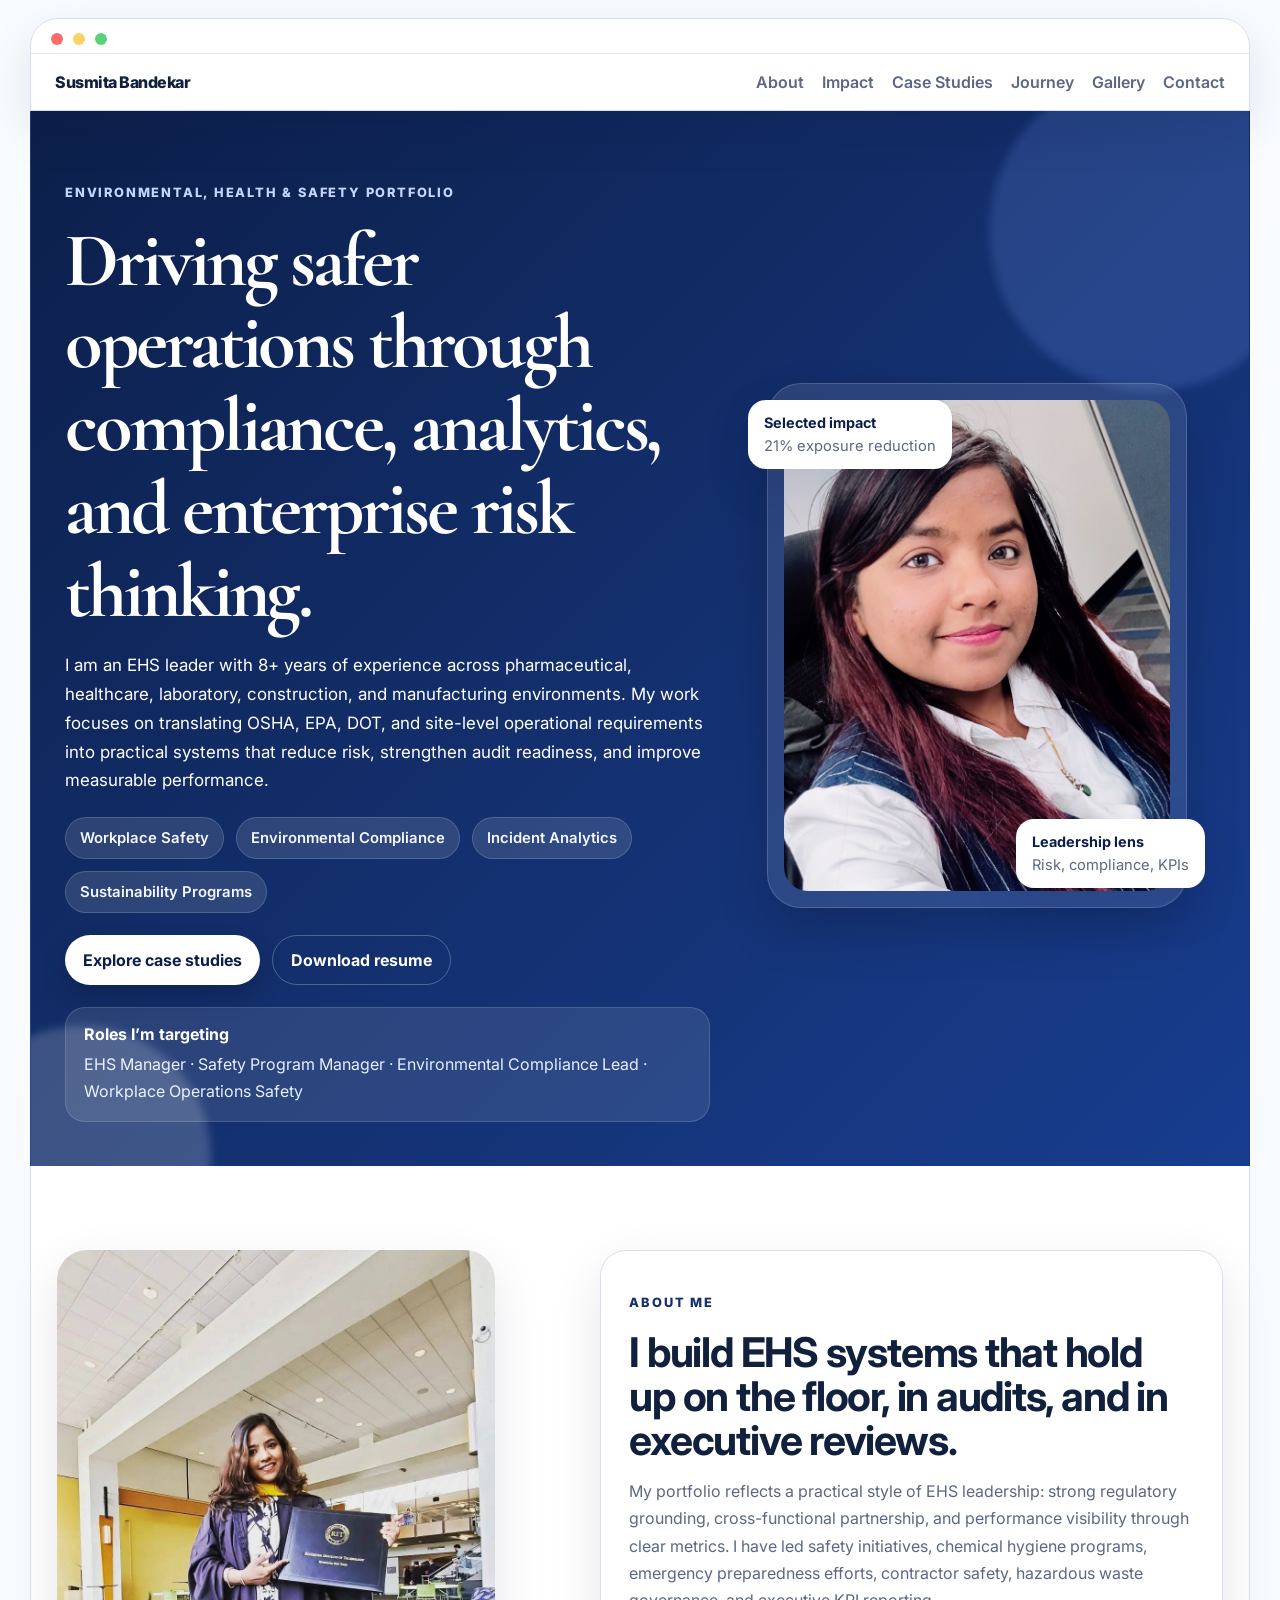
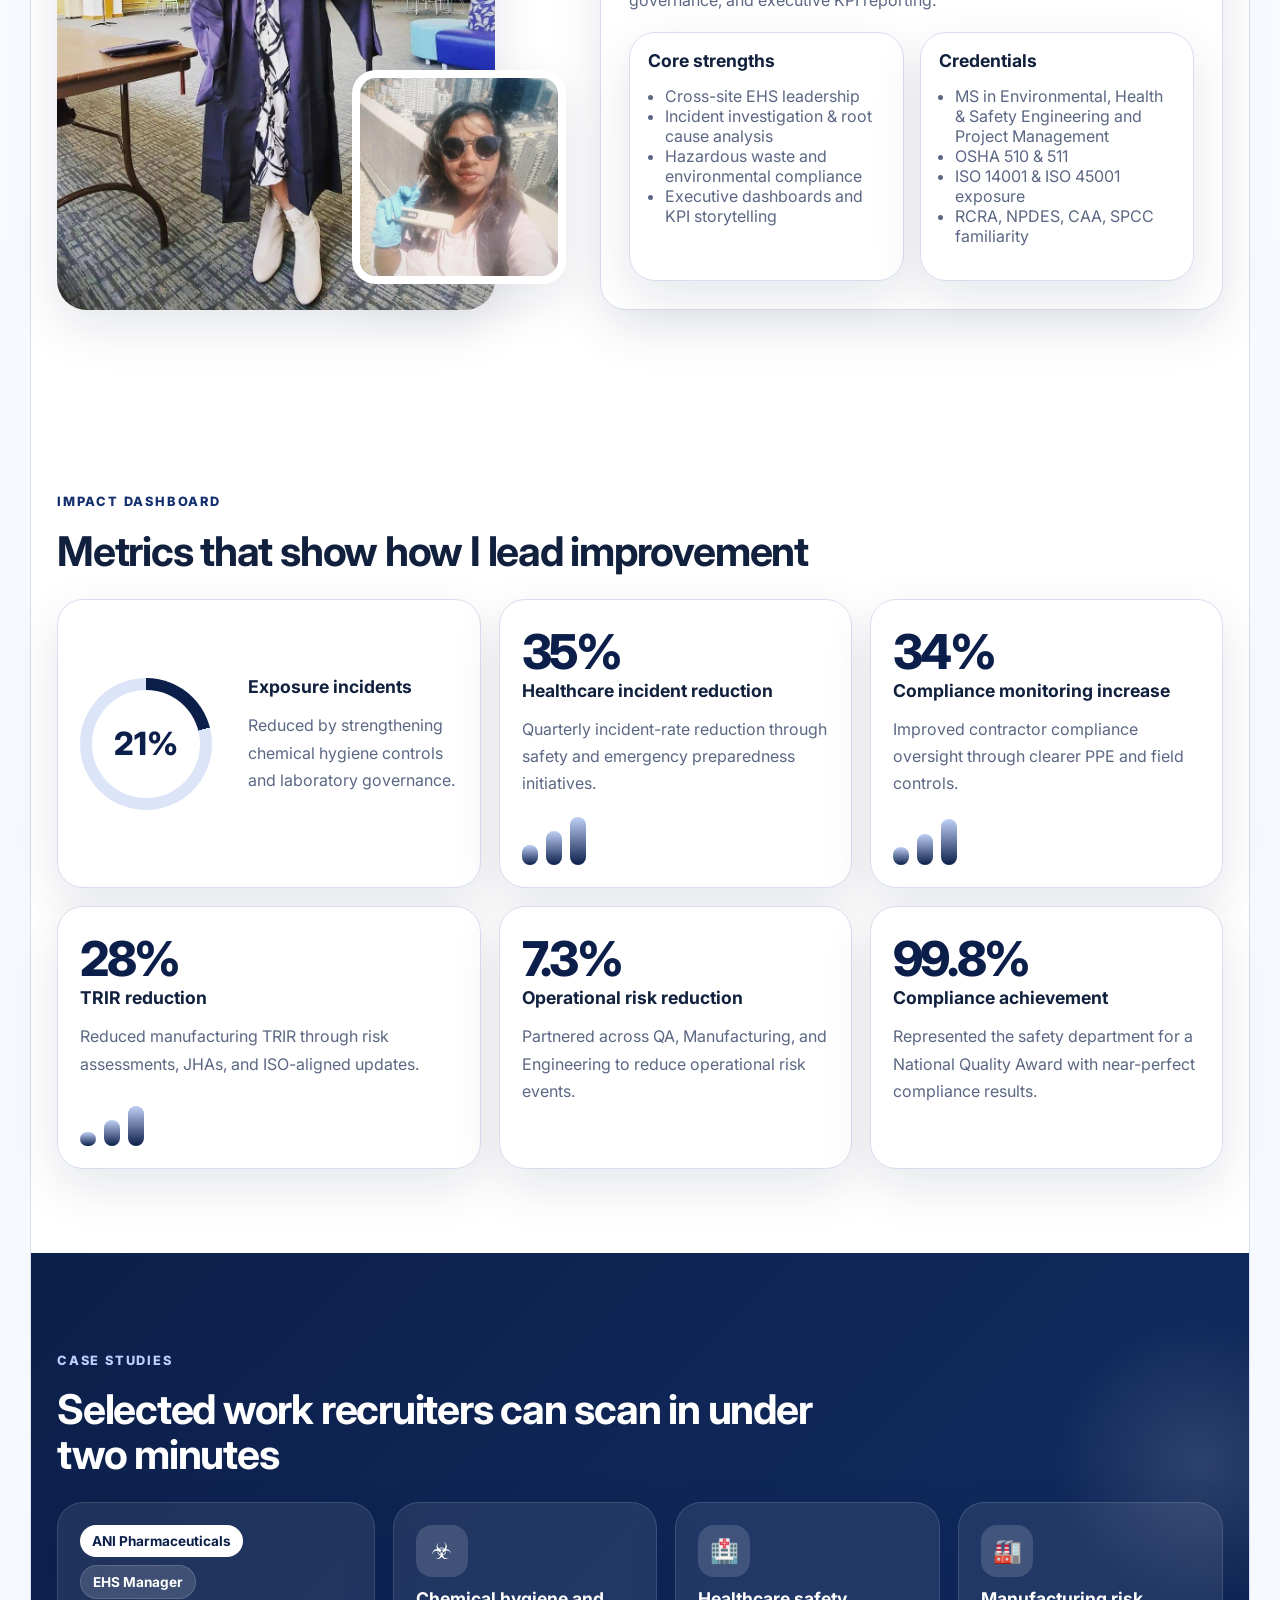
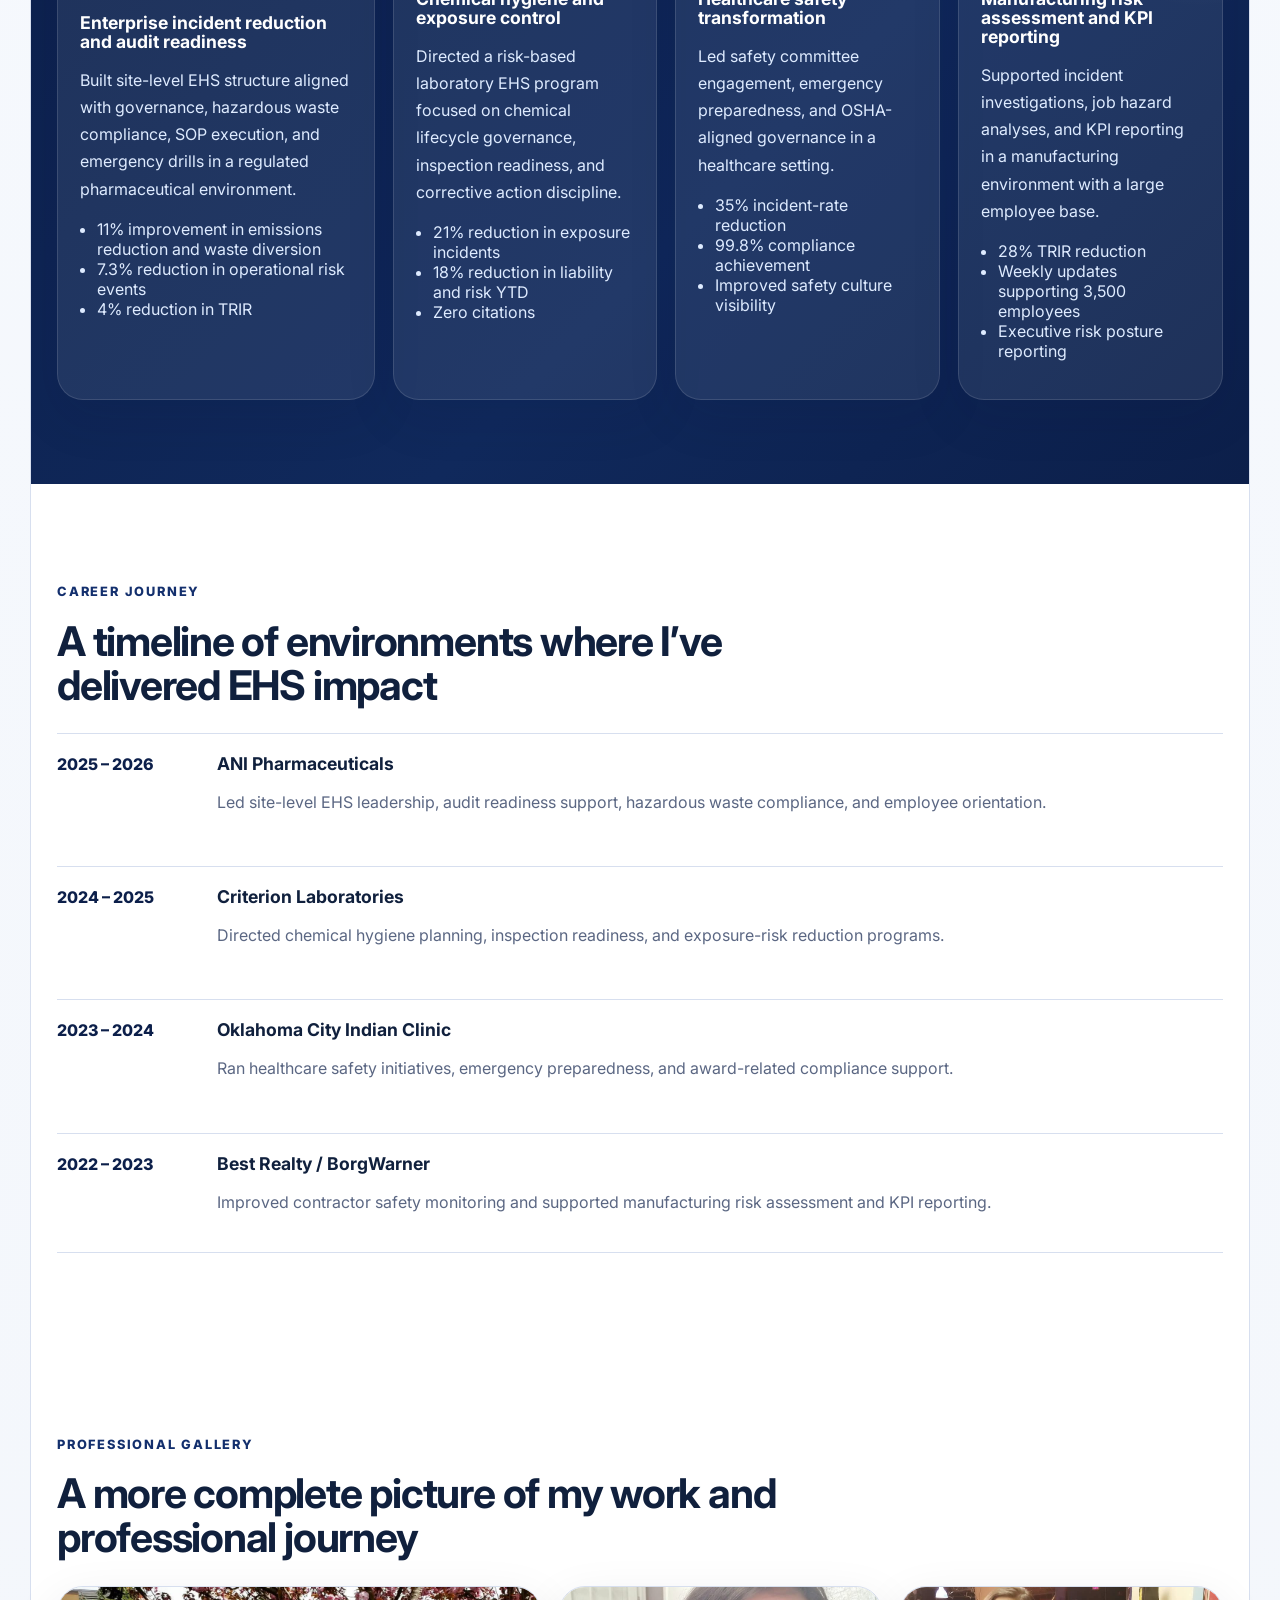
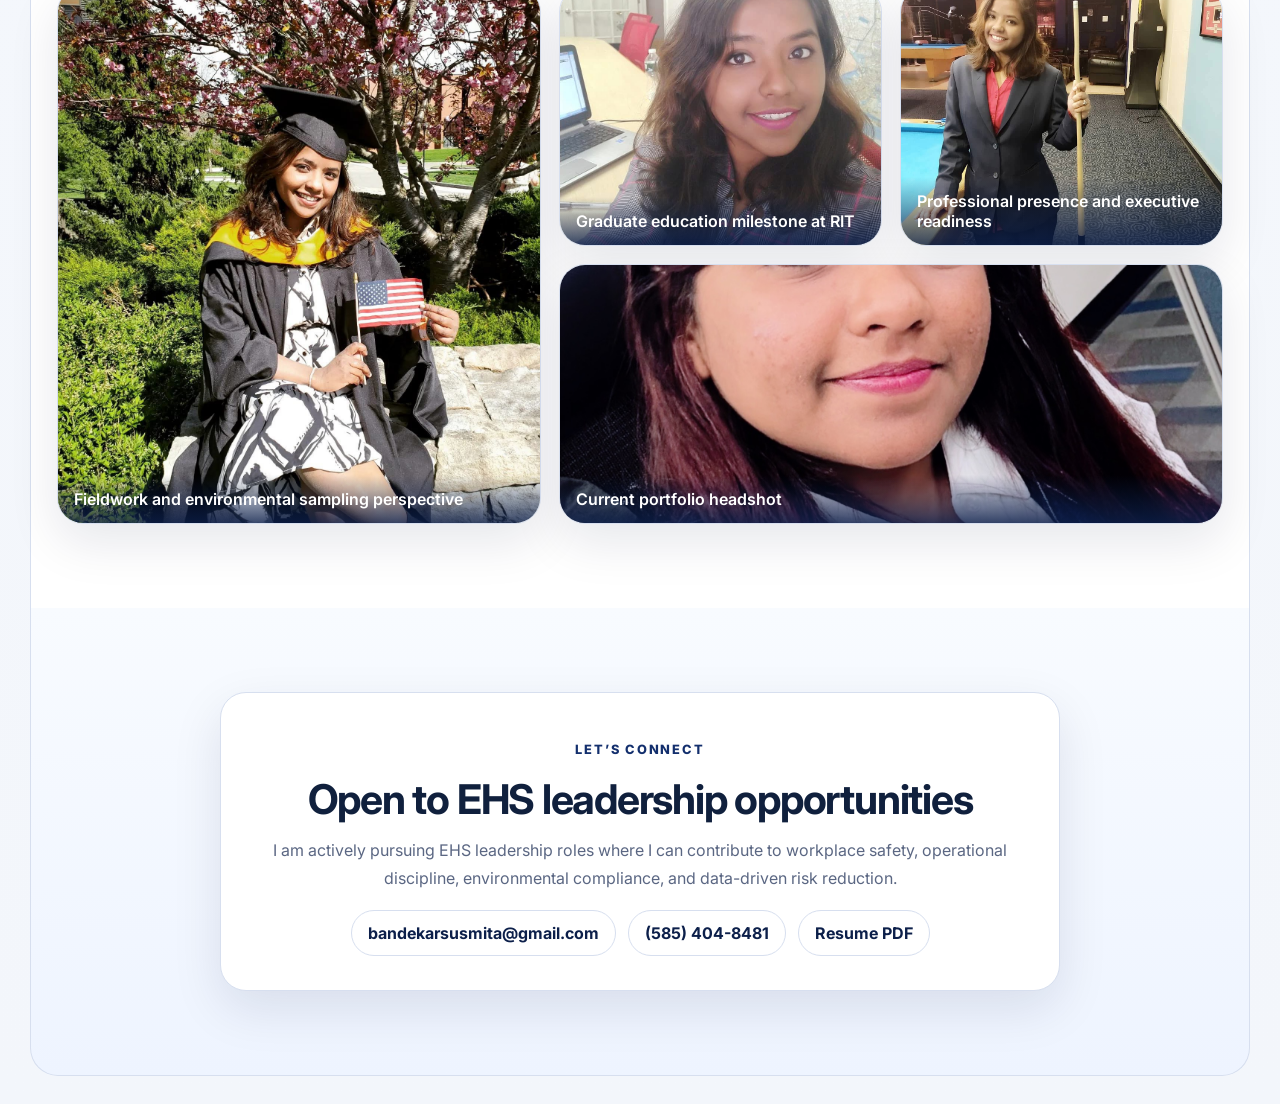
==== commit 186ea659: "Add files via upload" ====
--- a/index.html
+++ b/index.html
@@ -4,368 +4,292 @@
   <meta charset="UTF-8" />
   <meta name="viewport" content="width=device-width, initial-scale=1.0" />
   <title>Susmita Bandekar | EHS Portfolio</title>
-  <meta name="description" content="Portfolio of Susmita Bandekar, EHS leader focused on safety, compliance, risk reduction, sustainability, and operational excellence." />
+  <meta name="description" content="EHS portfolio of Susmita Bandekar — data-driven EHS leader focused on workplace safety, environmental compliance, operational risk reduction, and sustainability." />
   <link rel="preconnect" href="https://fonts.googleapis.com">
   <link rel="preconnect" href="https://fonts.gstatic.com" crossorigin>
-  <link href="https://fonts.googleapis.com/css2?family=Inter:wght@400;500;600;700;800&display=swap" rel="stylesheet">
+  <link href="https://fonts.googleapis.com/css2?family=Inter:wght@400;500;600;700;800&family=Cormorant+Garamond:wght@600;700&display=swap" rel="stylesheet">
   <link rel="stylesheet" href="styles.css" />
 </head>
 <body>
-  <header class="site-header">
-    <div class="container nav">
-      <a href="#top" class="brand">Susmita Bandekar</a>
-      <nav>
-        <a href="#about">About</a>
-        <a href="#impact">Impact</a>
-        <a href="#experience">Experience</a>
-        <a href="#projects">Projects</a>
-        <a href="#contact">Contact</a>
-      </nav>
-    </div>
-  </header>
-
-  <main id="top">
-    <section class="hero">
-      <div class="floating-orb orb-1"></div>
-      <div class="floating-orb orb-2"></div>
-      <div class="floating-orb orb-3"></div>
-      <div class="grid-glow"></div>
-      <div class="container hero-grid">
-        <div>
-          <p class="eyebrow">Environmental, Health &amp; Safety Leadership</p>
-          <h1>Driving compliance, risk reduction, and safer operations across complex environments.</h1>
+  <div class="page-shell">
+    <header class="site-header">
+      <div class="window-bar">
+        <span></span><span></span><span></span>
+      </div>
+      <div class="nav-row">
+        <a class="brand" href="#top">Susmita Bandekar</a>
+        <nav>
+          <a href="#about">About</a>
+          <a href="#impact">Impact</a>
+          <a href="#case-studies">Case Studies</a>
+          <a href="#journey">Journey</a>
+          <a href="#gallery">Gallery</a>
+          <a href="#contact">Contact</a>
+        </nav>
+      </div>
+    </header>
+
+    <main id="top">
+      <section class="hero">
+        <div class="hero-copy">
+          <p class="eyebrow">Environmental, Health & Safety Portfolio</p>
+          <h1>Driving safer operations through compliance, analytics, and enterprise risk thinking.</h1>
           <p class="lead">
-            Strategic EHS leader with 8+ years of experience across pharmaceutical, healthcare,
-            laboratory, construction, and manufacturing environments. I build scalable safety systems,
-            strengthen audit readiness, and translate regulatory requirements into business-aligned action.
+            I am an EHS leader with 8+ years of experience across pharmaceutical, healthcare,
+            laboratory, construction, and manufacturing environments. My work focuses on translating
+            OSHA, EPA, DOT, and site-level operational requirements into practical systems that reduce risk,
+            strengthen audit readiness, and improve measurable performance.
           </p>
-          <div class="hero-badges">
-            <span class="live-pill"><span class="live-dot"></span>Open to EHS leadership opportunities</span>
-            <span class="mini-card">Data-driven safety strategy</span>
-          </div>
+
+          <div class="pill-row">
+            <span>Workplace Safety</span>
+            <span>Environmental Compliance</span>
+            <span>Incident Analytics</span>
+            <span>Sustainability Programs</span>
+          </div>
+
           <div class="cta-row">
-            <a class="button primary" href="#projects">View case studies</a>
-            <a class="button secondary" href="Susmita_Bandekar_Resume.pdf" target="_blank" rel="noopener">Download resume</a>
-          </div>
-          <div class="quick-points">
-            <span>OSHA 510 &amp; 511</span>
-            <span>ISO 14001 / 45001</span>
-            <span>RCRA, NPDES, CAA, SPCC</span>
-            <span>KPI &amp; executive reporting</span>
-          </div>
-        </div>
-
-        <aside class="hero-profile panel hero-spotlight">
-          <div class="profile-wrap">
-            <img src="profile.jpg" alt="Susmita Bandekar" class="profile-photo" />
-            <div class="profile-badge">EHS Leader</div>
-          </div>
-          <div class="profile-copy">
-            <h2>Selected impact</h2>
-            <ul>
-              <li><strong>21%</strong> reduction in exposure incidents</li>
-              <li><strong>35%</strong> reduction in healthcare incident rates</li>
-              <li><strong>34%</strong> increase in compliance monitoring</li>
-              <li><strong>28%</strong> TRIR reduction in manufacturing</li>
-              <li><strong>99.8%</strong> compliance achievement</li>
-              <li><strong>281</strong> employees supported through safety orientation</li>
-            </ul>
-          </div>
-        </aside>
-      </div>
-
-      <div class="container trust-strip">
-        <div class="trust-item"><strong>8+ years</strong><span>EHS leadership across regulated environments</span></div>
-        <div class="trust-item"><strong>281</strong><span>Employees supported through safety orientation</span></div>
-        <div class="trust-item"><strong>3,500</strong><span>Employees reached through weekly safety updates</span></div>
-        <div class="trust-item"><strong>Multi-sector</strong><span>Pharma, healthcare, laboratory, construction, manufacturing</span></div>
-      </div>
-    </section>
-
-    <section id="about" class="section">
-      <div class="container two-col">
-        <div>
-          <p class="section-label">About</p>
-          <h2>Data-driven EHS leadership with an enterprise mindset.</h2>
+            <a class="button primary" href="#case-studies">Explore case studies</a>
+            <a class="button secondary" href="resume.pdf" target="_blank" rel="noopener">Download resume</a>
+          </div>
+
+          <div class="target-strip">
+            <div>
+              <strong>Roles I’m targeting</strong>
+              <p>EHS Manager · Safety Program Manager · Environmental Compliance Lead · Workplace Operations Safety</p>
+            </div>
+          </div>
+        </div>
+
+        <div class="hero-visual">
+          <div class="hero-panel">
+            <img src="profile.jpg" alt="Professional portrait of Susmita Bandekar">
+          </div>
+          <div class="floating-card top">
+            <strong>Selected impact</strong>
+            <span>21% exposure reduction</span>
+          </div>
+          <div class="floating-card bottom">
+            <strong>Leadership lens</strong>
+            <span>Risk, compliance, KPIs</span>
+          </div>
+        </div>
+      </section>
+
+      <section id="about" class="section about-grid">
+        <div class="image-stack">
+          <img class="main-shot" src="grad.jpg" alt="Susmita Bandekar in graduation attire holding a small U.S. flag">
+          <img class="accent-shot" src="office.jpg" alt="Susmita Bandekar in an office setting">
+        </div>
+        <div class="content-block">
+          <p class="section-label">About me</p>
+          <h2>I build EHS systems that hold up on the floor, in audits, and in executive reviews.</h2>
           <p>
-            My work sits at the intersection of workplace safety, environmental compliance, operational
-            discipline, and executive risk visibility. I have led and supported EHS programs that improved
-            incident performance, elevated inspection readiness, strengthened hazardous waste governance,
-            and enabled cross-functional execution with QA, Manufacturing, Engineering, and operations teams.
+            My portfolio reflects a practical style of EHS leadership: strong regulatory grounding,
+            cross-functional partnership, and performance visibility through clear metrics. I have led
+            safety initiatives, chemical hygiene programs, emergency preparedness efforts, contractor safety,
+            hazardous waste governance, and executive KPI reporting.
           </p>
-          <p>
-            I bring a systems view to EHS: building programs that are practical on the floor, defensible in an audit,
-            and meaningful at the leadership level through clear KPIs and measurable outcomes.
-          </p>
-        </div>
-        <div class="panel skills-panel">
-          <h3>Core competencies</h3>
-          <div class="tag-grid">
-            <span>Cross-site EHS leadership</span>
-            <span>Incident investigation</span>
-            <span>Root cause analysis</span>
-            <span>Emergency preparedness</span>
-            <span>Hazardous waste management</span>
-            <span>OSHA 300 logs</span>
-            <span>Executive safety metrics</span>
-            <span>Sustainability programs</span>
-            <span>FDA / GMP safety integration</span>
-            <span>Enterprise risk reduction</span>
-            <span>Contractor safety</span>
-            <span>Audit readiness</span>
-          </div>
-        </div>
-      </div>
-    </section>
-
-    <section class="section insight-band">
-      <div class="container insight-grid">
-        <div class="insight-copy">
-          <p class="section-label">Professional focus</p>
-          <h2>Risk reduction that leadership can see and teams can execute.</h2>
-          <p>I build practical EHS systems that connect frontline execution, regulatory readiness, and leadership visibility through measurable metrics, disciplined governance, and cross-functional partnership.</p>
-        </div>
-        <div class="insight-visual panel">
-          <div class="signal-ring">
-            <div class="signal-core">EHS</div>
-          </div>
-          <div class="signal-tags">
-            <span>Safety Culture</span><span>Compliance</span><span>Audit Readiness</span><span>Sustainability</span>
-          </div>
-        </div>
-      </div>
-    </section>
-
-    <section id="impact" class="section alt">
-      <div class="container">
-        <p class="section-label">Impact dashboard</p>
-        <h2>Selected performance metrics</h2>
+          <div class="list-panels">
+            <article class="mini-panel">
+              <h3>Core strengths</h3>
+              <ul>
+                <li>Cross-site EHS leadership</li>
+                <li>Incident investigation & root cause analysis</li>
+                <li>Hazardous waste and environmental compliance</li>
+                <li>Executive dashboards and KPI storytelling</li>
+              </ul>
+            </article>
+            <article class="mini-panel">
+              <h3>Credentials</h3>
+              <ul>
+                <li>MS in Environmental, Health & Safety Engineering and Project Management</li>
+                <li>OSHA 510 & 511</li>
+                <li>ISO 14001 & ISO 45001 exposure</li>
+                <li>RCRA, NPDES, CAA, SPCC familiarity</li>
+              </ul>
+            </article>
+          </div>
+        </div>
+      </section>
+
+      <section id="impact" class="section">
+        <div class="section-head">
+          <p class="section-label">Impact dashboard</p>
+          <h2>Metrics that show how I lead improvement</h2>
+        </div>
+
         <div class="metrics-grid">
-          <article class="metric-card"><span class="metric">11%</span><p>Improvement in emissions reduction metrics and waste diversion</p></article>
-          <article class="metric-card"><span class="metric">7.3%</span><p>Reduction in operational risk events through cross-functional EHS alignment</p></article>
-          <article class="metric-card"><span class="metric">4%</span><p>Reduction in Total Recordable Incident Rate through site-level safety orientation</p></article>
-          <article class="metric-card"><span class="metric">21%</span><p>Reduction in exposure incidents by strengthening chemical hygiene controls</p></article>
-          <article class="metric-card"><span class="metric">18%</span><p>Year-to-date reduction in liability and risk with zero citations</p></article>
-          <article class="metric-card"><span class="metric">35%</span><p>Reduction in healthcare incident rates through safety and emergency preparedness initiatives</p></article>
-          <article class="metric-card"><span class="metric">34%</span><p>Increase in contractor compliance monitoring through targeted safety programs</p></article>
-          <article class="metric-card"><span class="metric">28%</span><p>TRIR reduction tied to ISO-based risk assessment and document updates</p></article>
-        </div>
-      </div>
-    </section>
-
-    <section id="experience" class="section">
-      <div class="container">
-        <p class="section-label">Experience</p>
-        <h2>Career highlights</h2>
-        <div class="timeline">
-          <article class="timeline-item panel">
-            <div class="timeline-head">
-              <h3>Environmental, Health &amp; Safety Manager</h3>
-              <span>ANI Pharmaceuticals | Apr 2025 – Feb 2026</span>
-            </div>
-            <ul>
-              <li>Provided site-level EHS leadership aligned with corporate governance and enterprise risk management.</li>
-              <li>Improved emissions reduction metrics and waste diversion by 11%.</li>
-              <li>Strengthened FDA audit readiness and GMP-environment safety integration through EHS policies, SOPs, and emergency drills.</li>
-              <li>Partnered cross-functionally with QA, Manufacturing, and Engineering to reduce operational risk events by 7.3%.</li>
-              <li>Supervised safety and health orientation for approximately 281 employees and contributed to a 4% TRIR reduction.</li>
-            </ul>
-          </article>
-
-          <article class="timeline-item panel">
-            <div class="timeline-head">
-              <h3>Chemical Hygiene Officer</h3>
-              <span>Criterion Laboratories | Apr 2024 – Apr 2025</span>
-            </div>
-            <ul>
-              <li>Directed laboratory EHS and Chemical Hygiene Plan implementation with risk-based controls.</li>
-              <li>Reduced exposure incidents by 21%.</li>
-              <li>Led audits, inspection readiness, and corrective actions to reduce downtime and lower risk.</li>
-              <li>Chaired safety committee meetings and reduced liability and risk by 18% YTD with zero citations.</li>
-            </ul>
-          </article>
-
-          <article class="timeline-item panel">
-            <div class="timeline-head">
-              <h3>Safety Officer</h3>
-              <span>Oklahoma City Indian Clinic | Feb 2023 – Mar 2024</span>
-            </div>
-            <ul>
-              <li>Led healthcare EHS programs and emergency preparedness initiatives.</li>
-              <li>Reduced incident rates by 35% in quarterly metrics.</li>
-              <li>Represented the safety department for a National Quality Award and achieved 99.8% compliance.</li>
-            </ul>
-          </article>
-        </div>
-      </div>
-    </section>
-
-    <section id="projects" class="section alt">
-      <div class="container">
-        <p class="section-label">Case studies</p>
-        <h2>Projects, mini charts, and measurable outcomes</h2>
-
-        <div class="project-showcase">
-          <article class="project-feature panel">
-            <div class="project-icon icon-shield">
-              <svg viewBox="0 0 64 64" aria-hidden="true"><path d="M32 6l20 8v14c0 13-8.2 24.8-20 30-11.8-5.2-20-17-20-30V14l20-8z"/><path d="M22 31l7 7 13-15"/></svg>
-            </div>
-            <div>
-              <h3>Enterprise incident reduction program</h3>
-              <p class="case-meta">ANI Pharmaceuticals</p>
-              <p>Built site-level EHS governance, emergency drill discipline, and cross-functional safety execution with QA, Manufacturing, and Engineering.</p>
-              <div class="mini-bars">
-                <div class="bar-row"><span>Risk events</span><div class="bar"><i style="width:73%"></i></div><strong>-7.3%</strong></div>
-                <div class="bar-row"><span>TRIR</span><div class="bar"><i style="width:40%"></i></div><strong>-4%</strong></div>
-                <div class="bar-row"><span>Waste diversion</span><div class="bar"><i style="width:100%"></i></div><strong>+11%</strong></div>
-              </div>
-            </div>
-          </article>
-
-          <article class="project-feature panel">
-            <div class="project-icon icon-lab">
-              <svg viewBox="0 0 64 64" aria-hidden="true"><path d="M25 8h14"/><path d="M29 8v15L14 49a6 6 0 005 9h26a6 6 0 005-9L35 23V8"/><path d="M20 39h24"/></svg>
-            </div>
-            <div>
-              <h3>Chemical hygiene and exposure control</h3>
-              <p class="case-meta">Criterion Laboratories</p>
-              <p>Directed laboratory chemical hygiene strategy, lifecycle governance, inspection readiness, and corrective actions.</p>
-              <div class="ring-stats">
-                <div class="ring-card"><div class="ring" style="--p:21"><span>21%</span></div><small>Exposure reduction</small></div>
-                <div class="ring-card"><div class="ring" style="--p:18"><span>18%</span></div><small>Risk reduction YTD</small></div>
-                <div class="ring-card success"><div class="status-dot"></div><small>Zero citations</small></div>
-              </div>
-            </div>
-          </article>
-        </div>
-
-        <div class="case-grid enhanced-grid">
-          <article class="panel case-card">
+          <article class="metric-card large">
+            <div class="ring" style="--value:21"><span>21%</span></div>
+            <div>
+              <h3>Exposure incidents</h3>
+              <p>Reduced by strengthening chemical hygiene controls and laboratory governance.</p>
+            </div>
+          </article>
+
+          <article class="metric-card">
+            <div class="metric-number">35%</div>
+            <h3>Healthcare incident reduction</h3>
+            <p>Quarterly incident-rate reduction through safety and emergency preparedness initiatives.</p>
+            <div class="bars bars-35"><span></span><span></span><span></span></div>
+          </article>
+
+          <article class="metric-card">
+            <div class="metric-number">34%</div>
+            <h3>Compliance monitoring increase</h3>
+            <p>Improved contractor compliance oversight through clearer PPE and field controls.</p>
+            <div class="bars bars-34"><span></span><span></span><span></span></div>
+          </article>
+
+          <article class="metric-card">
+            <div class="metric-number">28%</div>
+            <h3>TRIR reduction</h3>
+            <p>Reduced manufacturing TRIR through risk assessments, JHAs, and ISO-aligned updates.</p>
+            <div class="bars bars-28"><span></span><span></span><span></span></div>
+          </article>
+
+          <article class="metric-card">
+            <div class="metric-number">7.3%</div>
+            <h3>Operational risk reduction</h3>
+            <p>Partnered across QA, Manufacturing, and Engineering to reduce operational risk events.</p>
+          </article>
+
+          <article class="metric-card">
+            <div class="metric-number">99.8%</div>
+            <h3>Compliance achievement</h3>
+            <p>Represented the safety department for a National Quality Award with near-perfect compliance results.</p>
+          </article>
+        </div>
+      </section>
+
+      <section id="case-studies" class="section dark-band">
+        <div class="section-head light">
+          <p class="section-label">Case studies</p>
+          <h2>Selected work recruiters can scan in under two minutes</h2>
+        </div>
+
+        <div class="case-grid">
+          <article class="case-card featured">
             <div class="card-top">
-              <div class="project-icon small icon-health">
-                <svg viewBox="0 0 64 64" aria-hidden="true"><path d="M32 54s-18-10.7-18-26a10 10 0 0118-6 10 10 0 0118 6c0 15.3-18 26-18 26z"/><path d="M32 20v16"/><path d="M24 28h16"/></svg>
-              </div>
-              <div>
-                <h3>Healthcare safety program transformation</h3>
-                <p class="case-meta">Oklahoma City Indian Clinic</p>
-              </div>
-            </div>
-            <p>Strengthened safety committee leadership, emergency preparedness, and compliance execution in a healthcare environment.</p>
+              <span class="chip">ANI Pharmaceuticals</span>
+              <span class="chip soft">EHS Manager</span>
+            </div>
+            <h3>Enterprise incident reduction and audit readiness</h3>
+            <p>
+              Built site-level EHS structure aligned with governance, hazardous waste compliance,
+              SOP execution, and emergency drills in a regulated pharmaceutical environment.
+            </p>
+            <ul>
+              <li>11% improvement in emissions reduction and waste diversion</li>
+              <li>7.3% reduction in operational risk events</li>
+              <li>4% reduction in TRIR</li>
+            </ul>
+          </article>
+
+          <article class="case-card">
+            <div class="icon-badge">☣</div>
+            <h3>Chemical hygiene and exposure control</h3>
+            <p>Directed a risk-based laboratory EHS program focused on chemical lifecycle governance, inspection readiness, and corrective action discipline.</p>
+            <ul>
+              <li>21% reduction in exposure incidents</li>
+              <li>18% reduction in liability and risk YTD</li>
+              <li>Zero citations</li>
+            </ul>
+          </article>
+
+          <article class="case-card">
+            <div class="icon-badge">🏥</div>
+            <h3>Healthcare safety transformation</h3>
+            <p>Led safety committee engagement, emergency preparedness, and OSHA-aligned governance in a healthcare setting.</p>
             <ul>
               <li>35% incident-rate reduction</li>
               <li>99.8% compliance achievement</li>
-              <li>Improved organizational safety governance</li>
-            </ul>
-          </article>
-
-          <article class="panel case-card">
-            <div class="card-top">
-              <div class="project-icon small icon-hardhat">
-                <svg viewBox="0 0 64 64" aria-hidden="true"><path d="M12 38c0-11 9-20 20-20s20 9 20 20"/><path d="M10 38h44v8a6 6 0 01-6 6H16a6 6 0 01-6-6v-8z"/><path d="M32 18V8"/></svg>
-              </div>
-              <div>
-                <h3>Contractor compliance and PPE governance</h3>
-                <p class="case-meta">Best Realty</p>
-              </div>
-            </div>
-            <p>Implemented practical contractor safety controls, PPE requirements, and compliance monitoring processes for field work.</p>
-            <ul>
-              <li>34% increase in compliance monitoring</li>
-              <li>Reduced regulatory risk exposure</li>
-              <li>Strengthened operational safety performance</li>
-            </ul>
-          </article>
-
-          <article class="panel case-card">
-            <div class="card-top">
-              <div class="project-icon small icon-factory">
-                <svg viewBox="0 0 64 64" aria-hidden="true"><path d="M8 54V24l16 10V24l16 10V12l16 12v30"/><path d="M8 54h48"/></svg>
-              </div>
-              <div>
-                <h3>Manufacturing risk assessment and KPI reporting</h3>
-                <p class="case-meta">BorgWarner</p>
-              </div>
-            </div>
-            <p>Supported large-scale manufacturing safety communication, investigations, and KPI visibility.</p>
-            <ul>
-              <li>28% reduction in TRIR</li>
+              <li>Improved safety culture visibility</li>
+            </ul>
+          </article>
+
+          <article class="case-card">
+            <div class="icon-badge">🏭</div>
+            <h3>Manufacturing risk assessment and KPI reporting</h3>
+            <p>Supported incident investigations, job hazard analyses, and KPI reporting in a manufacturing environment with a large employee base.</p>
+            <ul>
+              <li>28% TRIR reduction</li>
               <li>Weekly updates supporting 3,500 employees</li>
-              <li>Executive-facing EHS KPI reporting</li>
-            </ul>
-          </article>
-
-          <article class="panel case-card">
-            <div class="card-top">
-              <div class="project-icon small icon-leaf">
-                <svg viewBox="0 0 64 64" aria-hidden="true"><path d="M52 12C30 12 14 25 14 42c0 6 5 10 11 10 17 0 30-16 27-40z"/><path d="M20 44c10-6 18-14 24-24"/></svg>
-              </div>
-              <div>
-                <h3>Environmental project support and revenue impact</h3>
-                <p class="case-meta">ALC Environmental</p>
-              </div>
-            </div>
-            <p>Supported EPA compliance initiatives, corrective actions, environmental sampling, and client delivery.</p>
-            <ul>
-              <li>25% of company revenue tied to supported compliance initiatives</li>
-              <li>60% of site efforts covered in cooling tower sampling and remediation work</li>
-              <li>Improved regulatory alignment through corrective action support</li>
-            </ul>
-          </article>
-        </div>
-      </div>
-    </section>
-
-    <section class="section">
-      <div class="container two-col">
-        <div class="panel">
-          <p class="section-label">Education & certifications</p>
-          <h2>Academic background</h2>
-          <ul class="plain-list">
-            <li><strong>Master of Science</strong> — Professional Studies in Environmental, Health &amp; Safety Engineering &amp; Project Management, Rochester Institute of Technology</li>
-            <li><strong>Bachelor of Engineering</strong> — Electronics &amp; Telecommunication Engineering Technology, University of Mumbai</li>
-          </ul>
-          <h3>Certifications & training</h3>
-          <ul class="plain-list">
-            <li>OSHA 510 &amp; 511</li>
-            <li>Advanced OSHA specialty: HazCom, Lockout/Tagout, Ergonomics, Fire &amp; Electrical Safety</li>
-            <li>Incident / Accident Management</li>
-            <li>Lean Six Sigma Yellow &amp; White Belt</li>
-            <li>AHA CPR &amp; AED</li>
-          </ul>
-        </div>
-        <div class="panel">
-          <p class="section-label">Research & publishing topics</p>
-          <h2>Representative project topics</h2>
-          <ul class="plain-list">
-            <li>Strategies to reduce morbidity among manual sewer scavengers</li>
-            <li>Budget analysis using MS Project</li>
-            <li>Sewage waste disposal and eutrophication in New York</li>
-            <li>Indoor air quality assessment for mold, asbestos, and lead</li>
-            <li>Industrial wastewater management</li>
-            <li>Pesticides</li>
-            <li>Plastic waste and recycling uses</li>
-            <li>Hazardous waste generator requirements</li>
-          </ul>
-        </div>
-      </div>
-    </section>
-
-    <section id="contact" class="section alt">
-      <div class="container contact-card panel">
-        <p class="section-label">Contact</p>
-        <h2>Open to EHS leadership opportunities</h2>
-        <p>
-          I am available to relocate within the United States and interested in opportunities spanning EHS management,
-          safety program leadership, environmental compliance, workplace operations, and sustainability programs.
-        </p>
-        <div class="contact-grid">
-          <a href="mailto:bandekarsusmita@gmail.com">bandekarsusmita@gmail.com</a>
-          <a href="tel:+15854048481">(585) 404-8481</a>
-          <a href="https://www.linkedin.com/in/susmita-bandekar-9b096316a/" target="_blank" rel="noopener">LinkedIn</a>
-          <a href="https://github.com/bandekarsusmita-rgb/Susmita-Bandekar" target="_blank" rel="noopener">GitHub</a>
-        </div>
-      </div>
-    </section>
-  </main>
+              <li>Executive risk posture reporting</li>
+            </ul>
+          </article>
+        </div>
+      </section>
+
+      <section id="journey" class="section">
+        <div class="section-head">
+          <p class="section-label">Career journey</p>
+          <h2>A timeline of environments where I’ve delivered EHS impact</h2>
+        </div>
+
+        <div class="timeline">
+          <article>
+            <span class="time">2025 – 2026</span>
+            <div>
+              <h3>ANI Pharmaceuticals</h3>
+              <p>Led site-level EHS leadership, audit readiness support, hazardous waste compliance, and employee orientation.</p>
+            </div>
+          </article>
+          <article>
+            <span class="time">2024 – 2025</span>
+            <div>
+              <h3>Criterion Laboratories</h3>
+              <p>Directed chemical hygiene planning, inspection readiness, and exposure-risk reduction programs.</p>
+            </div>
+          </article>
+          <article>
+            <span class="time">2023 – 2024</span>
+            <div>
+              <h3>Oklahoma City Indian Clinic</h3>
+              <p>Ran healthcare safety initiatives, emergency preparedness, and award-related compliance support.</p>
+            </div>
+          </article>
+          <article>
+            <span class="time">2022 – 2023</span>
+            <div>
+              <h3>Best Realty / BorgWarner</h3>
+              <p>Improved contractor safety monitoring and supported manufacturing risk assessment and KPI reporting.</p>
+            </div>
+          </article>
+        </div>
+      </section>
+
+      <section id="gallery" class="section">
+        <div class="section-head">
+          <p class="section-label">Professional gallery</p>
+          <h2>A more complete picture of my work and professional journey</h2>
+        </div>
+
+        <div class="gallery-grid">
+          <figure class="gallery-item tall"><img src="field.jpg" alt="Susmita Bandekar performing field environmental work"><figcaption>Fieldwork and environmental sampling perspective</figcaption></figure>
+          <figure class="gallery-item"><img src="rit.jpg" alt="Susmita Bandekar at graduation with diploma"><figcaption>Graduate education milestone at RIT</figcaption></figure>
+          <figure class="gallery-item"><img src="professional.jpg" alt="Susmita Bandekar in professional attire"><figcaption>Professional presence and executive readiness</figcaption></figure>
+          <figure class="gallery-item wide"><img src="profile.jpg" alt="Professional portrait of Susmita Bandekar"><figcaption>Current portfolio headshot</figcaption></figure>
+        </div>
+      </section>
+
+      <section id="contact" class="section contact-wrap">
+        <div class="contact-card">
+          <p class="section-label">Let’s connect</p>
+          <h2>Open to EHS leadership opportunities</h2>
+          <p>
+            I am actively pursuing EHS leadership roles where I can contribute to workplace safety,
+            operational discipline, environmental compliance, and data-driven risk reduction.
+          </p>
+          <div class="contact-links">
+            <a href="mailto:bandekarsusmita@gmail.com">bandekarsusmita@gmail.com</a>
+            <a href="tel:+15854048481">(585) 404-8481</a>
+            <a href="resume.pdf" target="_blank" rel="noopener">Resume PDF</a>
+          </div>
+        </div>
+      </section>
+    </main>
+  </div>
 </body>
 </html>
--- a/styles.css
+++ b/styles.css
@@ -1,590 +1,220 @@
-:root {
-  --bg: #f6f8fb;
-  --surface: #ffffff;
-  --surface-2: #eef3f9;
-  --text: #122033;
-  --muted: #59667a;
-  --line: #d8e0ea;
-  --accent: #1a5fb4;
-  --accent-2: #0d3b73;
-  --teal: #12b3a8;
-  --violet: #6d5cff;
-  --shadow: 0 18px 45px rgba(17, 32, 51, 0.08);
-  --radius: 24px;
-  --max: 1160px;
-}
+:root{
+  --navy:#0c1f4a;
+  --navy-2:#132f6d;
+  --navy-3:#183d8f;
+  --white:#ffffff;
+  --ink:#10203d;
+  --muted:#5b6783;
+  --soft:#edf2fb;
+  --line:#d7dfef;
+  --shadow:0 18px 50px rgba(9,22,56,.10);
+  --radius:26px;
+  --radius-sm:18px;
+  --max:1220px;
+}
+*{box-sizing:border-box}
+html{scroll-behavior:smooth}
+body{
+  margin:0;
+  font-family:"Inter",system-ui,-apple-system,BlinkMacSystemFont,"Segoe UI",sans-serif;
+  background:linear-gradient(180deg,#f8fbff 0%,#f3f6fb 100%);
+  color:var(--ink);
+}
+img{max-width:100%;display:block}
+a{text-decoration:none;color:inherit}
+p{line-height:1.7;color:var(--muted)}
+h1,h2,h3{margin:0 0 .85rem;line-height:1.08;color:var(--ink)}
+h1{font-family:"Cormorant Garamond",serif;font-size:clamp(3rem,6vw,5.7rem);letter-spacing:-.04em}
+h2{font-size:clamp(1.9rem,3.2vw,3rem);letter-spacing:-.03em}
+h3{font-size:1.1rem}
+.page-shell{width:min(var(--max),calc(100% - 28px));margin:18px auto 28px}
+.site-header{
+  background:rgba(255,255,255,.95);
+  backdrop-filter:blur(12px);
+  border:1px solid var(--line);
+  border-radius:28px 28px 0 0;
+  box-shadow:var(--shadow);
+  position:sticky;
+  top:12px;
+  z-index:30;
+}
+.window-bar{
+  display:flex;gap:10px;align-items:center;
+  padding:14px 20px 8px;border-bottom:1px solid rgba(215,223,239,.7)
+}
+.window-bar span{width:12px;height:12px;border-radius:50%;background:#c6d2ea}
+.window-bar span:nth-child(1){background:#ff6b6b}
+.window-bar span:nth-child(2){background:#ffd166}
+.window-bar span:nth-child(3){background:#5cd17d}
+.nav-row{
+  display:flex;justify-content:space-between;align-items:center;gap:18px;
+  padding:18px 24px;flex-wrap:wrap
+}
+.brand{font-weight:800;letter-spacing:-.03em}
+nav{display:flex;gap:18px;flex-wrap:wrap}
+nav a{color:var(--muted);font-weight:600}
+nav a:hover{color:var(--navy-2)}
+.section{padding:84px 26px;background:var(--white);border-left:1px solid var(--line);border-right:1px solid var(--line)}
+.section:last-child{border-bottom:1px solid var(--line);border-radius:0 0 28px 28px}
+.hero{
+  display:grid;grid-template-columns:1.15fr .85fr;gap:28px;
+  align-items:center;background:linear-gradient(135deg,var(--navy) 0%,var(--navy-2) 50%,var(--navy-3) 100%);
+  color:var(--white);padding:58px 34px 44px;border-left:1px solid rgba(255,255,255,.05);border-right:1px solid rgba(255,255,255,.05);
+  position:relative;overflow:hidden
+}
+.hero::before,.hero::after{
+  content:"";position:absolute;border-radius:999px;filter:blur(4px);opacity:.18
+}
+.hero::before{width:320px;height:320px;background:#7ea4ff;right:-60px;top:-40px;animation:float 9s ease-in-out infinite}
+.hero::after{width:260px;height:260px;background:#ffffff;left:-80px;bottom:-120px;animation:float 11s ease-in-out infinite reverse}
+@keyframes float{50%{transform:translateY(-18px) translateX(10px)}}
+.hero .eyebrow,.section-label{
+  text-transform:uppercase;letter-spacing:.14em;font-size:.8rem;font-weight:800;margin-bottom:16px;color:#c6d7ff
+}
+.hero h1,.hero h2,.hero h3,.hero p,.light h2,.light p{color:var(--white)}
+.lead{font-size:1.06rem;max-width:720px}
+.pill-row,.cta-row,.contact-links{display:flex;gap:12px;flex-wrap:wrap}
+.pill-row{margin:22px 0}
+.pill-row span{
+  padding:11px 14px;border-radius:999px;background:rgba(255,255,255,.12);border:1px solid rgba(255,255,255,.16);
+  color:#f4f7ff;font-weight:600;font-size:.93rem
+}
+.button{
+  display:inline-flex;align-items:center;justify-content:center;padding:14px 18px;border-radius:999px;
+  font-weight:700;transition:transform .2s ease,box-shadow .2s ease
+}
+.button:hover{transform:translateY(-2px)}
+.button.primary{background:#fff;color:var(--navy);box-shadow:0 12px 24px rgba(0,0,0,.18)}
+.button.secondary{background:transparent;color:#fff;border:1px solid rgba(255,255,255,.26)}
+.target-strip{
+  margin-top:22px;padding:16px 18px;border-radius:20px;background:rgba(255,255,255,.10);border:1px solid rgba(255,255,255,.14)
+}
+.target-strip p{margin:.4rem 0 0;color:#e7efff}
+.hero-visual{position:relative;min-height:540px;display:flex;align-items:center;justify-content:center}
+.hero-panel{
+  width:min(100%,420px);aspect-ratio:4/5;background:rgba(255,255,255,.10);padding:16px;border-radius:34px;
+  border:1px solid rgba(255,255,255,.16);box-shadow:0 24px 50px rgba(0,0,0,.18)
+}
+.hero-panel img{width:100%;height:100%;object-fit:cover;border-radius:24px}
+.floating-card{
+  position:absolute;background:#fff;color:var(--navy);padding:14px 16px;border-radius:18px;box-shadow:var(--shadow);
+  min-width:180px;animation:floatCard 7s ease-in-out infinite
+}
+.floating-card strong{display:block;font-size:.9rem;margin-bottom:4px}
+.floating-card span{font-size:.92rem;color:var(--muted)}
+.floating-card.top{top:24px;left:10px}
+.floating-card.bottom{right:10px;bottom:28px;animation-delay:1.5s}
+@keyframes floatCard{50%{transform:translateY(-10px)}}
 
-* { box-sizing: border-box; }
-html { scroll-behavior: smooth; }
-body {
-  margin: 0;
-  font-family: "Inter", system-ui, -apple-system, BlinkMacSystemFont, "Segoe UI", sans-serif;
-  background: linear-gradient(180deg, #f8fbff 0%, #f4f7fb 100%);
-  color: var(--text);
-}
+.about-grid{display:grid;grid-template-columns:.9fr 1.1fr;gap:34px}
+.image-stack{position:relative;min-height:560px}
+.main-shot{
+  width:86%;height:100%;min-height:520px;object-fit:cover;border-radius:30px;box-shadow:var(--shadow)
+}
+.accent-shot{
+  position:absolute;right:0;bottom:26px;width:42%;aspect-ratio:1/1;object-fit:cover;border-radius:24px;border:8px solid #fff;box-shadow:var(--shadow)
+}
+.content-block,.mini-panel,.metric-card,.case-card,.contact-card{
+  background:#fff;border:1px solid var(--line);border-radius:var(--radius);box-shadow:var(--shadow)
+}
+.content-block{padding:28px}
+.list-panels{display:grid;grid-template-columns:1fr 1fr;gap:16px;margin-top:18px}
+.mini-panel{padding:18px}
+.mini-panel ul,.case-card ul{padding-left:1.05rem}
+.mini-panel li,.case-card li,.timeline p{color:var(--muted)}
+.section-head{max-width:780px;margin-bottom:26px}
+.section-label{color:var(--navy-2)}
+.light .section-label{color:#bdd0ff}
+.metrics-grid{display:grid;grid-template-columns:1.2fr 1fr 1fr;gap:18px}
+.metric-card{padding:22px;overflow:hidden;position:relative}
+.metric-card.large{display:grid;grid-template-columns:150px 1fr;align-items:center;gap:18px}
+.metric-number{
+  font-size:3rem;font-weight:800;letter-spacing:-.05em;color:var(--navy)
+}
+.ring{
+  --size:132px;
+  width:var(--size);height:var(--size);border-radius:50%;
+  background:conic-gradient(var(--navy) calc(var(--value) * 1%), #dce5f7 0);
+  display:grid;place-items:center;position:relative
+}
+.ring::before{
+  content:"";position:absolute;inset:12px;background:#fff;border-radius:50%
+}
+.ring span{position:relative;z-index:1;font-size:2rem;font-weight:800;color:var(--navy)}
+.bars{display:flex;gap:8px;align-items:end;height:52px;margin-top:16px}
+.bars span{display:block;width:16px;background:linear-gradient(180deg,#bfd0f6 0%,var(--navy) 100%);border-radius:999px}
+.bars-35 span:nth-child(1){height:20px}.bars-35 span:nth-child(2){height:34px}.bars-35 span:nth-child(3){height:48px}
+.bars-34 span:nth-child(1){height:18px}.bars-34 span:nth-child(2){height:31px}.bars-34 span:nth-child(3){height:46px}
+.bars-28 span:nth-child(1){height:14px}.bars-28 span:nth-child(2){height:26px}.bars-28 span:nth-child(3){height:40px}
 
-a { color: inherit; text-decoration: none; }
-p { line-height: 1.7; color: var(--muted); }
-ul { padding-left: 1.2rem; }
-li { margin: 0.55rem 0; line-height: 1.6; color: var(--muted); }
-h1, h2, h3 { margin: 0 0 0.9rem; line-height: 1.15; color: var(--text); }
-h1 { font-size: clamp(2.6rem, 5vw, 4.5rem); letter-spacing: -0.04em; }
-h2 { font-size: clamp(1.8rem, 3vw, 2.6rem); letter-spacing: -0.03em; }
-h3 { font-size: 1.15rem; }
+.dark-band{
+  background:linear-gradient(135deg,var(--navy) 0%,#10295c 60%,#0c1f4a 100%);
+  color:#fff;position:relative;overflow:hidden
+}
+.dark-band::after{
+  content:"";position:absolute;right:-120px;top:40px;width:340px;height:340px;border-radius:50%;
+  background:radial-gradient(circle at center, rgba(255,255,255,.12), transparent 60%)
+}
+.case-grid{display:grid;grid-template-columns:1.2fr 1fr 1fr 1fr;gap:18px}
+.case-card{padding:22px}
+.case-card h3{color:inherit}
+.dark-band .case-card{background:rgba(255,255,255,.08);border:1px solid rgba(255,255,255,.12);color:#fff}
+.dark-band .case-card p,.dark-band .case-card li{color:#deebff}
+.card-top{display:flex;gap:8px;flex-wrap:wrap;margin-bottom:14px}
+.chip{
+  display:inline-flex;padding:8px 12px;border-radius:999px;background:#fff;color:var(--navy);font-weight:700;font-size:.85rem
+}
+.chip.soft{background:rgba(255,255,255,.14);color:#fff;border:1px solid rgba(255,255,255,.16)}
+.icon-badge{
+  width:52px;height:52px;border-radius:16px;display:grid;place-items:center;
+  background:rgba(255,255,255,.14);font-size:1.45rem;margin-bottom:12px
+}
+.timeline{
+  display:grid;gap:14px
+}
+.timeline article{
+  display:grid;grid-template-columns:140px 1fr;gap:20px;padding:20px 0;border-top:1px solid var(--line)
+}
+.timeline article:last-child{border-bottom:1px solid var(--line)}
+.time{font-weight:800;color:var(--navy)}
+.gallery-grid{
+  display:grid;grid-template-columns:1.2fr .8fr .8fr;gap:18px;grid-auto-rows:260px
+}
+.gallery-item{
+  margin:0;background:#fff;border:1px solid var(--line);border-radius:26px;overflow:hidden;box-shadow:var(--shadow);position:relative
+}
+.gallery-item img{width:100%;height:100%;object-fit:cover;transition:transform .45s ease}
+.gallery-item:hover img{transform:scale(1.04)}
+.gallery-item figcaption{
+  position:absolute;left:0;right:0;bottom:0;padding:14px 16px;color:#fff;
+  background:linear-gradient(180deg,transparent 0%,rgba(12,31,74,.82) 100%);font-weight:600
+}
+.gallery-item.tall{grid-row:span 2}
+.gallery-item.wide{grid-column:span 2}
+.contact-wrap{background:linear-gradient(180deg,#f8fbff 0%,#eef4ff 100%)}
+.contact-card{text-align:center;padding:34px 26px;max-width:840px;margin:0 auto}
+.contact-links{justify-content:center;margin-top:18px}
+.contact-links a{
+  padding:12px 16px;border-radius:999px;background:#fff;border:1px solid var(--line);font-weight:700;color:var(--navy)
+}
 
-.container { width: min(var(--max), calc(100% - 2rem)); margin: 0 auto; }
-.section { padding: 5.5rem 0; }
-.section.alt { background: transparent; }
-.section-label, .eyebrow {
-  color: var(--accent);
-  text-transform: uppercase;
-  letter-spacing: 0.12em;
-  font-size: 0.8rem;
-  font-weight: 700;
-  margin-bottom: 1rem;
-}
-
-.site-header {
-  position: sticky;
-  top: 0;
-  z-index: 20;
-  background: rgba(246, 248, 251, 0.82);
-  backdrop-filter: blur(10px);
-  border-bottom: 1px solid rgba(216, 224, 234, 0.8);
-}
-.nav {
-  display: flex;
-  align-items: center;
-  justify-content: space-between;
-  min-height: 76px;
-  gap: 1rem;
-}
-.brand { font-weight: 800; letter-spacing: -0.02em; }
-nav { display: flex; gap: 1.2rem; flex-wrap: wrap; }
-nav a { color: var(--muted); font-weight: 600; }
-nav a:hover { color: var(--accent); }
-
-.hero {
-  position: relative;
-  overflow: hidden;
-  padding: 5.5rem 0 3.5rem;
-  background: linear-gradient(135deg, #0d2340 0%, #113865 45%, #174d88 100%);
-}
-.hero h1, .hero h2, .hero p, .hero li { color: #fff; }
-.hero .lead { color: rgba(255,255,255,0.82); }
-.hero-grid {
-  position: relative;
-  z-index: 2;
-  display: grid;
-  grid-template-columns: 1.2fr 0.95fr;
-  gap: 1.5rem;
-  align-items: stretch;
-}
-.lead { font-size: 1.07rem; max-width: 750px; }
-.hero-profile, .panel {
-  background: rgba(255,255,255,0.92);
-  border: 1px solid rgba(216,224,234,0.9);
-  border-radius: var(--radius);
-  box-shadow: var(--shadow);
-}
-.panel { padding: 1.5rem; }
-.hero-profile {
-  display: grid;
-  grid-template-columns: 180px 1fr;
-  gap: 1.25rem;
-  align-items: center;
-}
-.profile-wrap { position: relative; }
-.profile-photo {
-  width: 180px;
-  height: 220px;
-  border-radius: 28px;
-  object-fit: cover;
-  object-position: center top;
-  display: block;
-  border: 3px solid rgba(255,255,255,0.7);
-  box-shadow: 0 20px 40px rgba(12, 26, 46, 0.18);
-  transition: transform 0.25s ease, box-shadow 0.25s ease;
-}
-.profile-badge {
-  position: absolute;
-  left: 12px;
-  bottom: 12px;
-  background: rgba(13,59,115,0.84);
-  color: #fff;
-  border: 1px solid rgba(255,255,255,0.25);
-  padding: 0.45rem 0.7rem;
-  border-radius: 999px;
-  font-size: 0.82rem;
-  font-weight: 700;
-  backdrop-filter: blur(8px);
-}
-.profile-copy h2, .profile-copy li, .profile-copy strong { color: var(--text); }
-.cta-row { display: flex; gap: 1rem; flex-wrap: wrap; margin: 1.75rem 0 1.25rem; }
-.button {
-  display: inline-flex;
-  align-items: center;
-  justify-content: center;
-  padding: 0.95rem 1.3rem;
-  border-radius: 999px;
-  font-weight: 700;
-  transition: transform 0.18s ease, box-shadow 0.18s ease, background 0.18s ease;
-}
-.button:hover { transform: translateY(-1px); }
-.button.primary { background: #fff; color: var(--accent-2); box-shadow: 0 12px 30px rgba(255,255,255,0.14); }
-.button.secondary { background: transparent; color: #fff; border: 1px solid rgba(255,255,255,0.25); }
-.quick-points, .tag-grid { display: flex; gap: 0.65rem; flex-wrap: wrap; margin-top: 1rem; }
-.quick-points span, .tag-grid span {
-  background: var(--surface-2);
-  border: 1px solid var(--line);
-  color: var(--accent-2);
-  padding: 0.65rem 0.8rem;
-  border-radius: 999px;
-  font-size: 0.92rem;
-  font-weight: 600;
-}
-.hero .quick-points span {
-  background: rgba(255,255,255,0.1);
-  color: #fff;
-  border-color: rgba(255,255,255,0.12);
-}
-.two-col {
-  display: grid;
-  grid-template-columns: 1.08fr 0.92fr;
-  gap: 1.5rem;
-}
-.skills-panel .tag-grid { display: flex; gap: 0.65rem; flex-wrap: wrap; }
-.metrics-grid, .case-grid {
-  display: grid;
-  grid-template-columns: repeat(4, 1fr);
-  gap: 1rem;
-  margin-top: 1.5rem;
-}
-.metric-card {
-  background: linear-gradient(180deg, rgba(255,255,255,0.95) 0%, rgba(243,247,252,0.95) 100%);
-  border: 1px solid var(--line);
-  border-radius: 22px;
-  box-shadow: var(--shadow);
-  padding: 1.4rem;
-}
-.metric {
-  display: block;
-  font-size: 2rem;
-  line-height: 1;
-  font-weight: 800;
-  letter-spacing: -0.05em;
-  color: var(--accent-2);
-  margin-bottom: 0.75rem;
-}
-.metric-card p { margin: 0; }
-.timeline {
-  display: grid;
-  gap: 1rem;
-  margin-top: 1.5rem;
-}
-.timeline-item { position: relative; overflow: hidden; }
-.timeline-item::before {
-  content: "";
-  position: absolute;
-  left: 0;
-  top: 0;
-  bottom: 0;
-  width: 5px;
-  background: linear-gradient(180deg, var(--accent) 0%, var(--accent-2) 100%);
-}
-.timeline-head {
-  display: flex;
-  justify-content: space-between;
-  gap: 1rem;
-  align-items: baseline;
-  flex-wrap: wrap;
-}
-.timeline-head span { color: var(--muted); font-weight: 600; }
-.case-card { height: 100%; }
-.case-meta { color: var(--accent); font-weight: 700; margin-top: -0.25rem; }
-.plain-list { list-style: none; padding-left: 0; }
-.plain-list li { padding: 0.55rem 0; border-bottom: 1px solid var(--line); }
-.plain-list li:last-child { border-bottom: none; }
-.contact-card { text-align: center; }
-.contact-grid {
-  display: flex;
-  justify-content: center;
-  flex-wrap: wrap;
-  gap: 0.9rem;
-  margin-top: 1.2rem;
-}
-.contact-grid a {
-  background: #fff;
-  border: 1px solid var(--line);
-  border-radius: 999px;
-  padding: 0.85rem 1rem;
-  font-weight: 700;
-  color: var(--accent-2);
-}
-
-.hero::after {
-  content: "";
-  position: absolute;
-  inset: auto 0 0 0;
-  height: 140px;
-  background: linear-gradient(180deg, rgba(255,255,255,0) 0%, rgba(247,251,255,0.98) 100%);
-  pointer-events: none;
-}
-.floating-orb {
-  position: absolute;
-  border-radius: 999px;
-  filter: blur(12px);
-  opacity: 0.55;
-  pointer-events: none;
-  animation: drift 12s ease-in-out infinite;
-}
-.orb-1 {
-  width: 220px; height: 220px;
-  left: -40px; top: 120px;
-  background: radial-gradient(circle, rgba(76,147,255,0.42) 0%, rgba(76,147,255,0) 70%);
-}
-.orb-2 {
-  width: 280px; height: 280px;
-  right: 8%; top: 70px;
-  background: radial-gradient(circle, rgba(134,216,255,0.36) 0%, rgba(134,216,255,0) 72%);
-  animation-duration: 15s;
-}
-.orb-3 {
-  width: 180px; height: 180px;
-  right: 30%; bottom: 60px;
-  background: radial-gradient(circle, rgba(109,92,255,0.22) 0%, rgba(109,92,255,0) 72%);
-  animation-duration: 10s;
-}
-.grid-glow {
-  position: absolute;
-  inset: 0;
-  background-image:
-    linear-gradient(rgba(255,255,255,0.05) 1px, transparent 1px),
-    linear-gradient(90deg, rgba(255,255,255,0.05) 1px, transparent 1px);
-  background-size: 44px 44px;
-  mask-image: linear-gradient(180deg, rgba(0,0,0,0.95), rgba(0,0,0,0.1));
-  pointer-events: none;
-}
-.hero-badges {
-  display: flex;
-  gap: 0.8rem;
-  flex-wrap: wrap;
-  margin-top: 1.1rem;
-}
-.live-pill,
-.mini-card {
-  display: inline-flex;
-  align-items: center;
-  gap: 0.55rem;
-  border-radius: 999px;
-  padding: 0.7rem 0.95rem;
-  font-weight: 700;
-}
-.live-pill {
-  background: rgba(255,255,255,0.12);
-  color: #fff;
-  border: 1px solid rgba(255,255,255,0.18);
-}
-.live-dot {
-  width: 10px; height: 10px;
-  border-radius: 50%;
-  background: #79f2a7;
-  box-shadow: 0 0 0 0 rgba(121,242,167,0.7);
-  animation: pulse 2s infinite;
-}
-.mini-card {
-  background: rgba(134,216,255,0.12);
-  color: #fff;
-  border: 1px solid rgba(255,255,255,0.12);
-}
-.hero-spotlight { position: relative; overflow: hidden; }
-.hero-spotlight::before {
-  content: "";
-  position: absolute;
-  inset: -20% auto auto -10%;
-  width: 180px; height: 180px;
-  background: radial-gradient(circle, rgba(76,147,255,0.12) 0%, rgba(76,147,255,0) 70%);
-}
-.profile-photo:hover {
-  transform: translateY(-4px) scale(1.02);
-  box-shadow: 0 24px 52px rgba(12, 26, 46, 0.26);
-}
-.metric-card,
-.case-card,
-.timeline-item,
-.contact-grid a,
-.panel,
-.project-feature {
-  transition: transform 0.25s ease, box-shadow 0.25s ease, border-color 0.25s ease;
-}
-.metric-card:hover,
-.case-card:hover,
-.timeline-item:hover,
-.contact-grid a:hover,
-.panel:hover,
-.project-feature:hover {
-  transform: translateY(-4px);
-  box-shadow: 0 28px 60px rgba(7, 17, 31, 0.14);
-}
-.trust-strip {
-  position: relative;
-  z-index: 2;
-  display: grid;
-  grid-template-columns: repeat(4, 1fr);
-  gap: 1rem;
-  margin-top: -1.2rem;
-}
-.trust-item {
-  background: rgba(255,255,255,0.9);
-  border: 1px solid rgba(191, 209, 228, 0.75);
-  border-radius: 22px;
-  padding: 1.1rem 1rem;
-  box-shadow: var(--shadow);
-  backdrop-filter: blur(10px);
-}
-.trust-item strong {
-  display: block;
-  color: var(--accent-2);
-  font-size: 1.1rem;
-  margin-bottom: 0.35rem;
-}
-.trust-item span {
-  color: var(--muted);
-  line-height: 1.45;
-  font-size: 0.93rem;
-}
-.insight-band { padding-top: 2.25rem; }
-.insight-grid {
-  display: grid;
-  grid-template-columns: 1.1fr 0.9fr;
-  gap: 1.5rem;
-  align-items: center;
-}
-.insight-visual {
-  min-height: 280px;
-  display: grid;
-  place-items: center;
-  overflow: hidden;
-  position: relative;
-  background: radial-gradient(circle at 50% 50%, rgba(76,147,255,0.12) 0%, rgba(76,147,255,0.03) 32%, rgba(255,255,255,0.92) 72%);
-}
-.signal-ring {
-  width: 210px;
-  height: 210px;
-  border-radius: 50%;
-  border: 1px solid rgba(76,147,255,0.22);
-  display: grid;
-  place-items: center;
-  position: relative;
-  animation: spinSlow 18s linear infinite;
-}
-.signal-ring::before,
-.signal-ring::after {
-  content: "";
-  position: absolute;
-  inset: 16px;
-  border-radius: 50%;
-  border: 1px solid rgba(76,147,255,0.16);
-}
-.signal-ring::after { inset: 36px; }
-.signal-core {
-  width: 92px;
-  height: 92px;
-  border-radius: 50%;
-  display: grid;
-  place-items: center;
-  background: linear-gradient(135deg, var(--accent) 0%, var(--accent-2) 100%);
-  color: #fff;
-  font-weight: 800;
-  letter-spacing: 0.08em;
-  box-shadow: 0 16px 30px rgba(76,147,255,0.28);
-  animation: floatCore 5s ease-in-out infinite;
-}
-.signal-tags {
-  position: absolute;
-  inset: auto 1rem 1rem 1rem;
-  display: flex;
-  justify-content: center;
-  gap: 0.6rem;
-  flex-wrap: wrap;
-}
-.signal-tags span {
-  background: #fff;
-  border: 1px solid rgba(191,209,228,0.8);
-  color: var(--accent-2);
-  padding: 0.55rem 0.8rem;
-  border-radius: 999px;
-  font-weight: 700;
-  font-size: 0.88rem;
-}
-
-.project-showcase {
-  display: grid;
-  grid-template-columns: 1fr 1fr;
-  gap: 1rem;
-  margin-top: 1.5rem;
-}
-.project-feature {
-  display: grid;
-  grid-template-columns: 88px 1fr;
-  gap: 1rem;
-  align-items: start;
-}
-.project-icon {
-  width: 88px;
-  height: 88px;
-  border-radius: 22px;
-  display: grid;
-  place-items: center;
-  background: linear-gradient(135deg, rgba(26,95,180,0.14), rgba(18,179,168,0.12));
-  border: 1px solid rgba(26,95,180,0.14);
-}
-.project-icon.small {
-  width: 54px;
-  height: 54px;
-  border-radius: 16px;
-}
-.project-icon svg {
-  width: 42px;
-  height: 42px;
-  stroke: var(--accent-2);
-  fill: none;
-  stroke-width: 2.6;
-  stroke-linecap: round;
-  stroke-linejoin: round;
-}
-.project-icon.small svg { width: 28px; height: 28px; }
-.card-top {
-  display: flex;
-  gap: 0.85rem;
-  align-items: center;
-}
-.mini-bars {
-  display: grid;
-  gap: 0.85rem;
-  margin-top: 1rem;
-}
-.bar-row {
-  display: grid;
-  grid-template-columns: 120px 1fr auto;
-  align-items: center;
-  gap: 0.75rem;
-}
-.bar-row span,
-.bar-row strong { font-size: 0.92rem; }
-.bar-row strong { color: var(--accent-2); }
-.bar {
-  height: 10px;
-  border-radius: 999px;
-  background: #e7eef7;
-  overflow: hidden;
-}
-.bar i {
-  display: block;
-  height: 100%;
-  border-radius: inherit;
-  background: linear-gradient(90deg, var(--accent), var(--teal));
-  animation: growBar 1.6s ease both;
-}
-.ring-stats {
-  display: flex;
-  gap: 1rem;
-  flex-wrap: wrap;
-  margin-top: 1rem;
-}
-.ring-card {
-  display: grid;
-  justify-items: center;
-  gap: 0.55rem;
-  min-width: 96px;
-}
-.ring {
-  --deg: calc(var(--p) * 3.6deg);
-  width: 82px;
-  height: 82px;
-  border-radius: 50%;
-  background: conic-gradient(var(--accent) var(--deg), #e7eef7 0);
-  display: grid;
-  place-items: center;
-  position: relative;
-}
-.ring::before {
-  content: "";
-  position: absolute;
-  inset: 9px;
-  border-radius: 50%;
-  background: #fff;
-}
-.ring span {
-  position: relative;
-  z-index: 1;
-  font-weight: 800;
-  color: var(--accent-2);
-}
-.ring-card small {
-  text-align: center;
-  color: var(--muted);
-  line-height: 1.4;
-}
-.success {
-  padding: 0.75rem 0.9rem;
-  border: 1px solid var(--line);
-  border-radius: 18px;
-  background: linear-gradient(180deg, #ffffff, #f5fbf8);
-}
-.status-dot {
-  width: 12px;
-  height: 12px;
-  border-radius: 50%;
-  background: #33c47c;
-  box-shadow: 0 0 0 0 rgba(51,196,124,0.5);
-  animation: pulse 2s infinite;
-}
-.enhanced-grid { margin-top: 1rem; }
-
-@keyframes drift {
-  0%, 100% { transform: translateY(0) translateX(0); }
-  50% { transform: translateY(-18px) translateX(10px); }
-}
-@keyframes pulse {
-  0% { box-shadow: 0 0 0 0 rgba(121,242,167,0.6); }
-  70% { box-shadow: 0 0 0 12px rgba(121,242,167,0); }
-  100% { box-shadow: 0 0 0 0 rgba(121,242,167,0); }
-}
-@keyframes spinSlow {
-  from { transform: rotate(0deg); }
-  to { transform: rotate(360deg); }
-}
-@keyframes floatCore {
-  0%,100% { transform: translateY(0); }
-  50% { transform: translateY(-8px); }
-}
-@keyframes growBar {
-  from { transform: scaleX(0); transform-origin: left center; }
-  to { transform: scaleX(1); transform-origin: left center; }
-}
-
-@media (max-width: 1024px) {
-  .hero-grid, .two-col, .project-showcase, .insight-grid, .trust-strip { grid-template-columns: 1fr 1fr; }
-  .metrics-grid, .case-grid { grid-template-columns: repeat(2, 1fr); }
-  .hero-profile { grid-template-columns: 150px 1fr; }
-  .profile-photo { width: 150px; height: 190px; }
-}
-
-@media (max-width: 780px) {
-  .hero-grid, .two-col, .project-showcase, .insight-grid, .trust-strip, .metrics-grid, .case-grid { grid-template-columns: 1fr; }
-  .hero-profile, .project-feature { grid-template-columns: 1fr; }
-  .profile-wrap { justify-self: center; }
-  .profile-copy { text-align: left; }
-}
-
-@media (max-width: 700px) {
-  .nav { flex-direction: column; justify-content: center; padding: 0.85rem 0; }
-  nav { justify-content: center; }
-  .hero { padding-top: 3.5rem; }
-  .section { padding: 4.25rem 0; }
-  .button { width: 100%; }
-  .hero-badges { justify-content: center; }
-  .bar-row { grid-template-columns: 1fr; }
-  .project-icon { width: 72px; height: 72px; }
-}
+@media (max-width:1100px){
+  .hero,.about-grid,.metrics-grid,.case-grid,.gallery-grid{grid-template-columns:1fr}
+  .hero-visual{min-height:auto}
+  .image-stack{min-height:auto}
+  .main-shot{width:100%;min-height:380px}
+  .accent-shot{width:36%;bottom:16px}
+  .metric-card.large{grid-template-columns:1fr}
+  .gallery-grid{grid-auto-rows:240px}
+  .gallery-item.tall,.gallery-item.wide{grid-row:auto;grid-column:auto}
+}
+@media (max-width:720px){
+  .page-shell{width:min(var(--max),calc(100% - 12px));margin:8px auto 18px}
+  .nav-row{padding:16px}
+  .section,.hero{padding:52px 18px}
+  .list-panels{grid-template-columns:1fr}
+  .accent-shot{position:relative;width:56%;margin:-70px 0 0 auto}
+  .timeline article{grid-template-columns:1fr}
+  .floating-card{display:none}
+  .button{width:100%}
+}
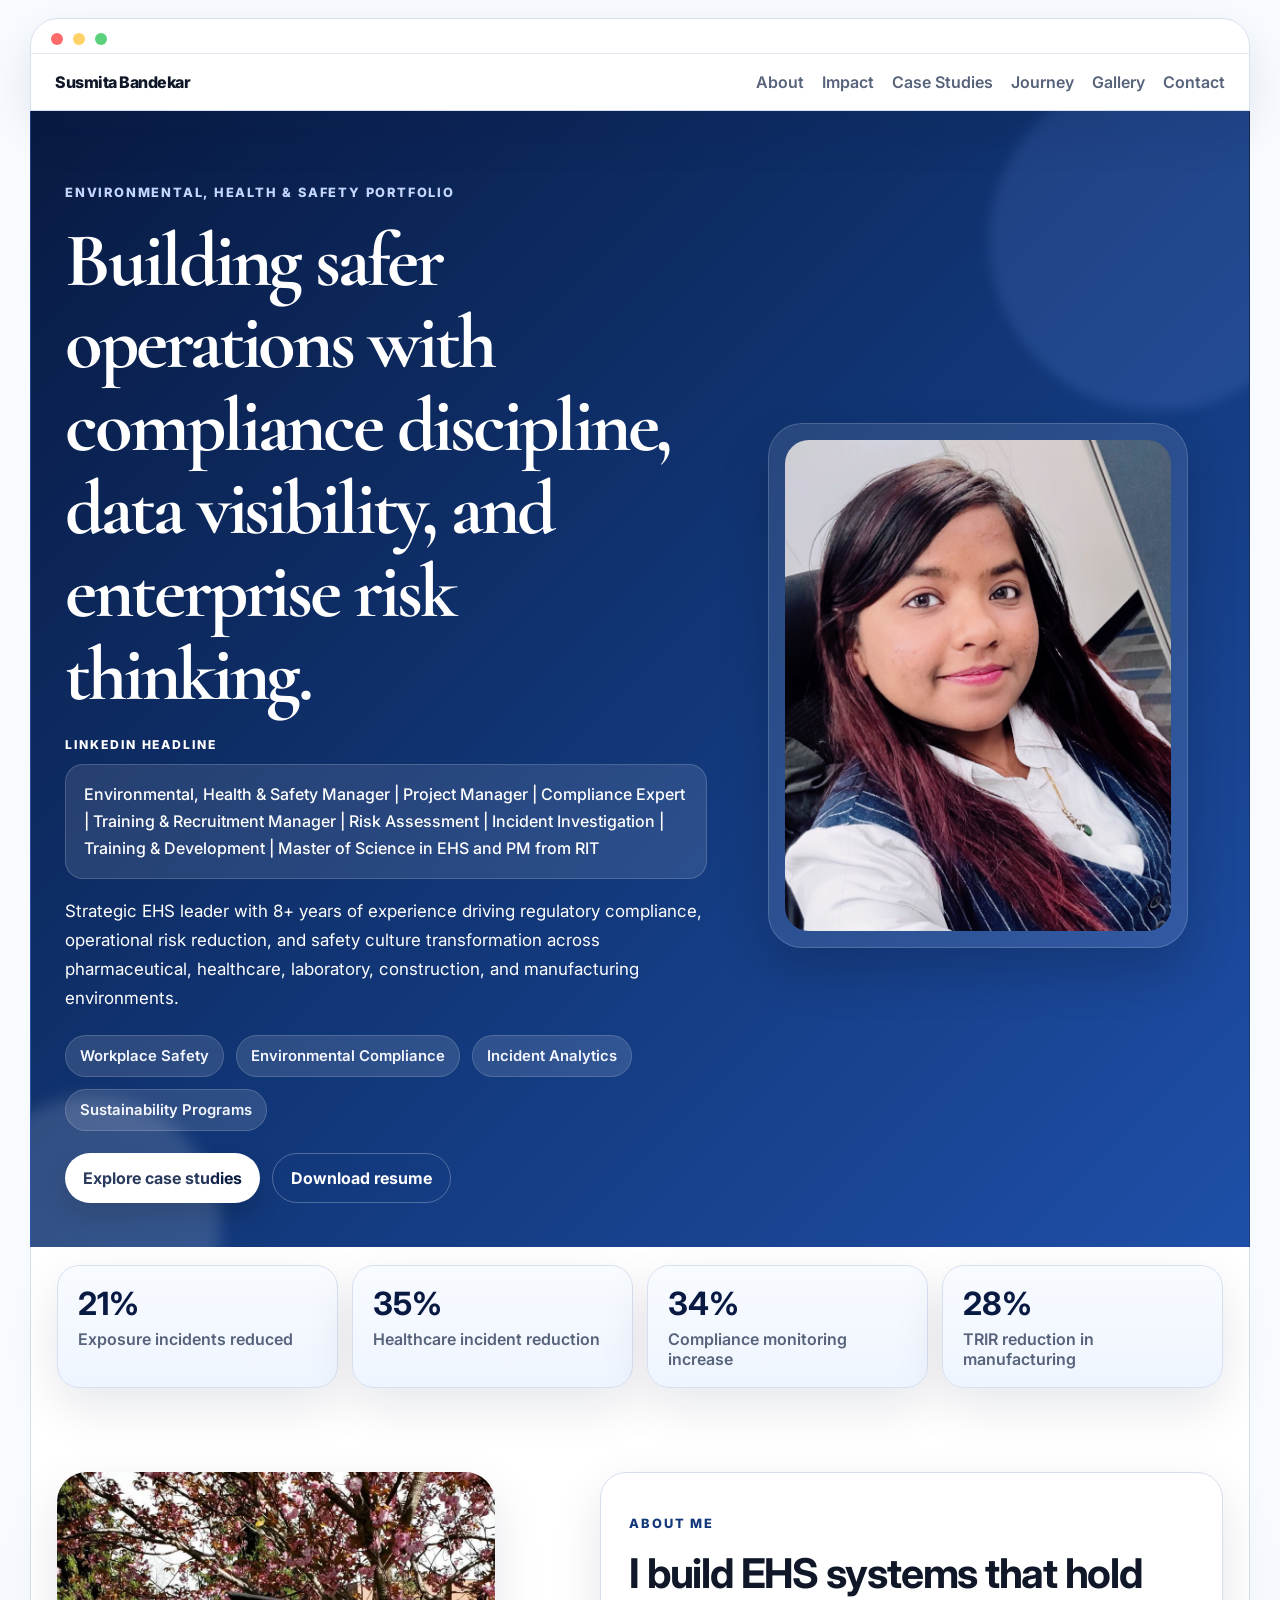
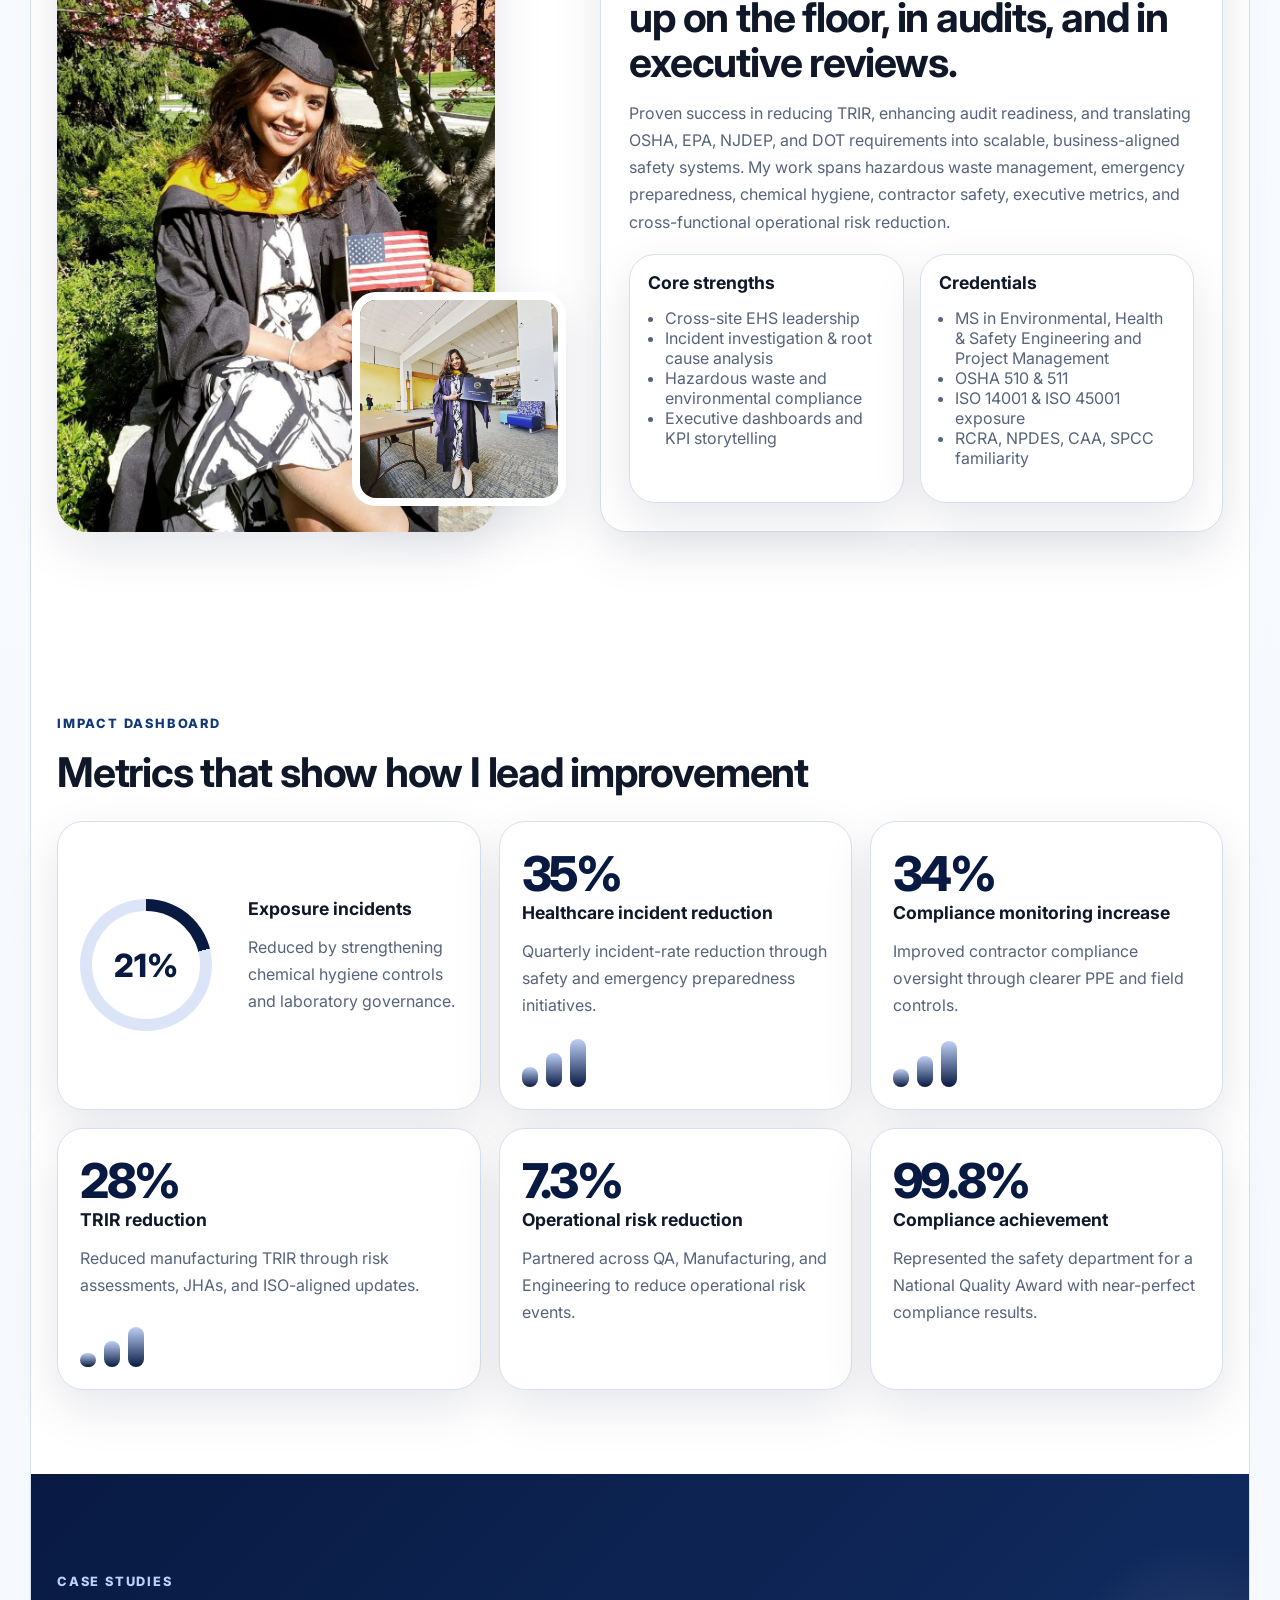
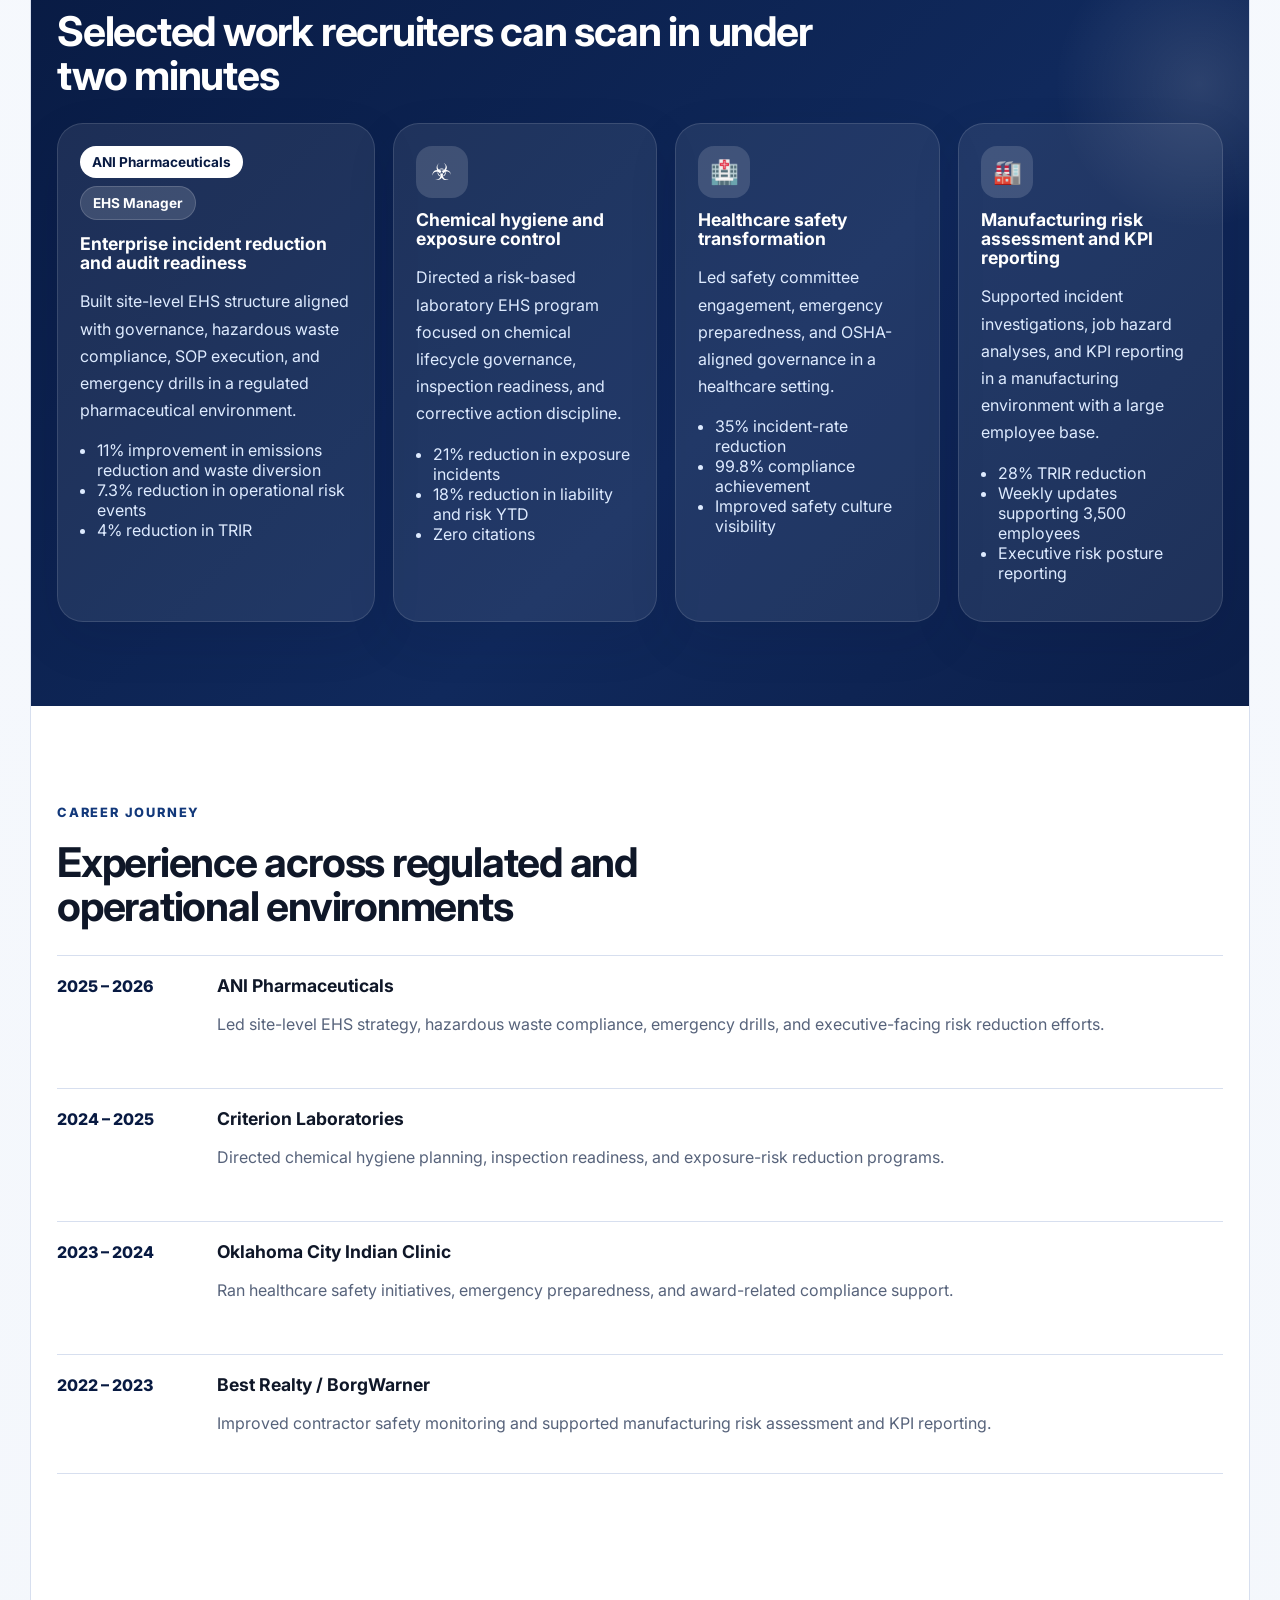
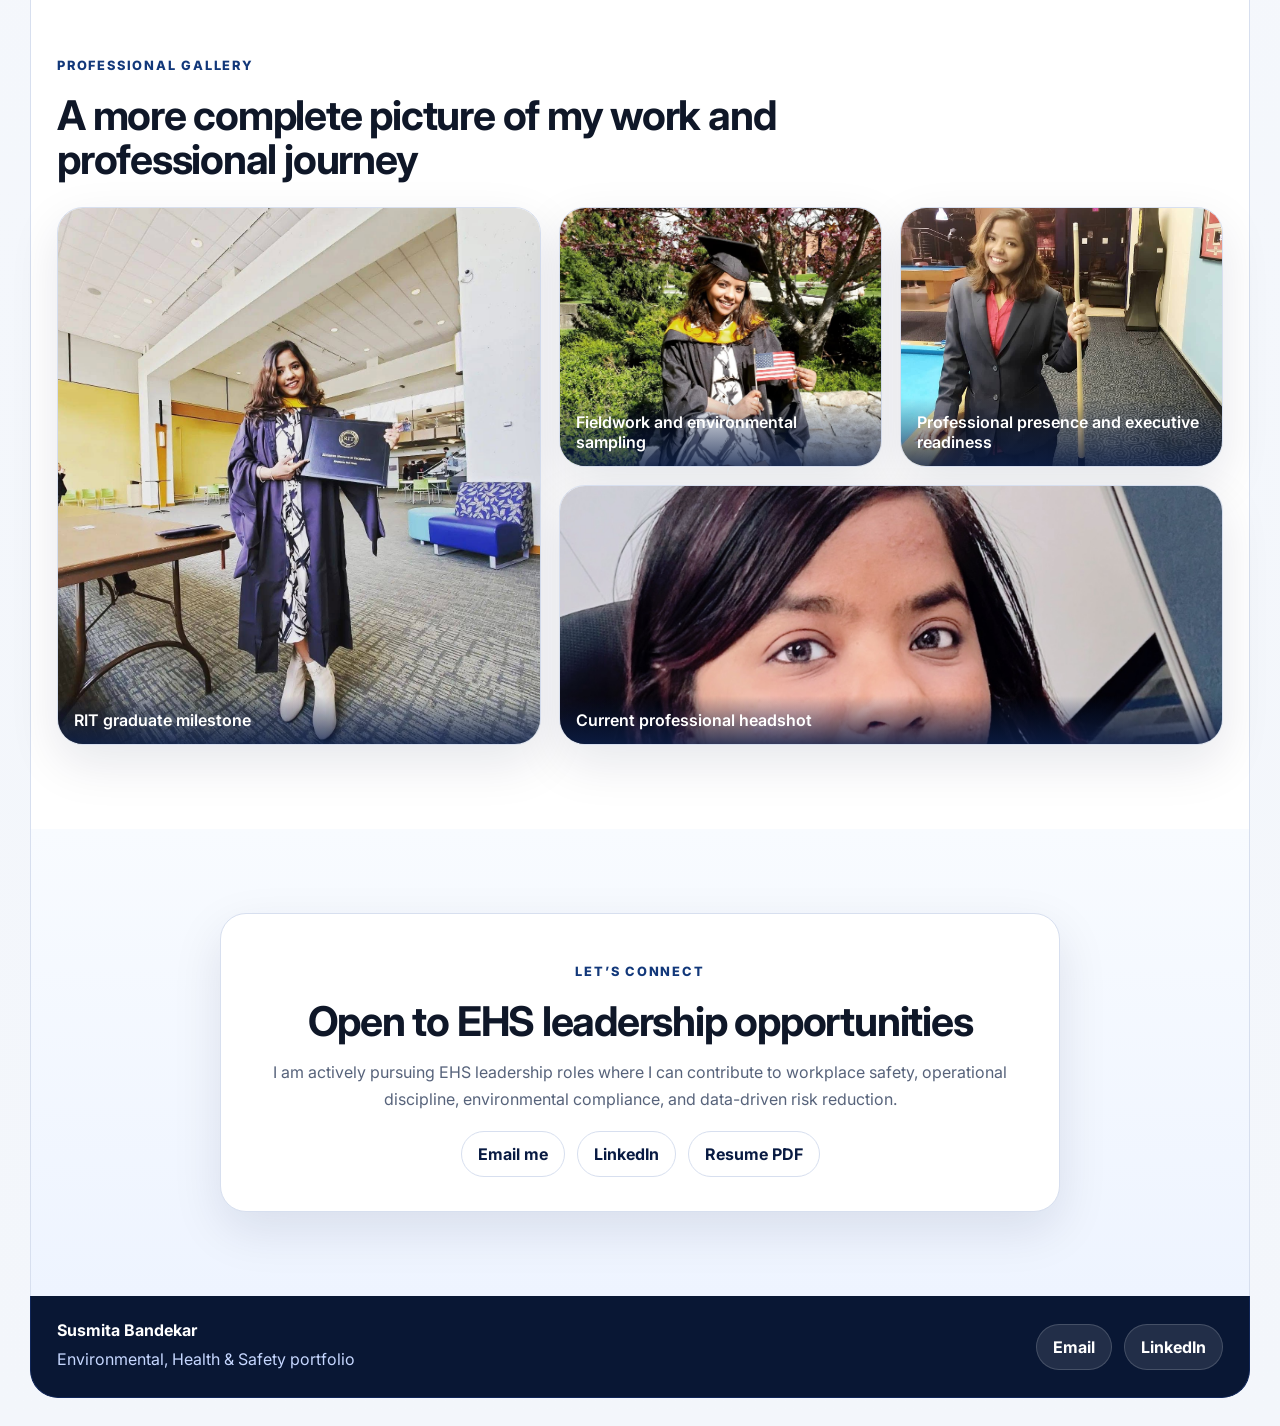
==== commit ca05c50b: "Add files via upload" ====
--- a/index.html
+++ b/index.html
@@ -4,7 +4,7 @@
   <meta charset="UTF-8" />
   <meta name="viewport" content="width=device-width, initial-scale=1.0" />
   <title>Susmita Bandekar | EHS Portfolio</title>
-  <meta name="description" content="EHS portfolio of Susmita Bandekar — data-driven EHS leader focused on workplace safety, environmental compliance, operational risk reduction, and sustainability." />
+  <meta name="description" content="Portfolio of Susmita Bandekar — EHS leader focused on workplace safety, environmental compliance, incident analytics, and multi-site risk reduction." />
   <link rel="preconnect" href="https://fonts.googleapis.com">
   <link rel="preconnect" href="https://fonts.gstatic.com" crossorigin>
   <link href="https://fonts.googleapis.com/css2?family=Inter:wght@400;500;600;700;800&family=Cormorant+Garamond:wght@600;700&display=swap" rel="stylesheet">
@@ -32,13 +32,14 @@
     <main id="top">
       <section class="hero">
         <div class="hero-copy">
-          <p class="eyebrow">Environmental, Health & Safety Portfolio</p>
-          <h1>Driving safer operations through compliance, analytics, and enterprise risk thinking.</h1>
+          <p class="eyebrow">Environmental, Health &amp; Safety Portfolio</p>
+          <h1>Building safer operations with compliance discipline, data visibility, and enterprise risk thinking.</h1>
+          <p class="headline-label">LinkedIn headline</p>
+          <p class="headline-text">Environmental, Health &amp; Safety Manager | Project Manager | Compliance Expert | Training &amp; Recruitment Manager | Risk Assessment | Incident Investigation | Training &amp; Development | Master of Science in EHS and PM from RIT</p>
           <p class="lead">
-            I am an EHS leader with 8+ years of experience across pharmaceutical, healthcare,
-            laboratory, construction, and manufacturing environments. My work focuses on translating
-            OSHA, EPA, DOT, and site-level operational requirements into practical systems that reduce risk,
-            strengthen audit readiness, and improve measurable performance.
+            Strategic EHS leader with 8+ years of experience driving regulatory compliance,
+            operational risk reduction, and safety culture transformation across pharmaceutical,
+            healthcare, laboratory, construction, and manufacturing environments.
           </p>
 
           <div class="pill-row">
@@ -52,50 +53,56 @@
             <a class="button primary" href="#case-studies">Explore case studies</a>
             <a class="button secondary" href="resume.pdf" target="_blank" rel="noopener">Download resume</a>
           </div>
-
-          <div class="target-strip">
-            <div>
-              <strong>Roles I’m targeting</strong>
-              <p>EHS Manager · Safety Program Manager · Environmental Compliance Lead · Workplace Operations Safety</p>
-            </div>
-          </div>
-        </div>
-
-        <div class="hero-visual">
-          <div class="hero-panel">
+        </div>
+
+        <div class="hero-visual clean">
+          <div class="hero-panel portrait-panel">
             <img src="profile.jpg" alt="Professional portrait of Susmita Bandekar">
           </div>
-          <div class="floating-card top">
-            <strong>Selected impact</strong>
-            <span>21% exposure reduction</span>
-          </div>
-          <div class="floating-card bottom">
-            <strong>Leadership lens</strong>
-            <span>Risk, compliance, KPIs</span>
-          </div>
+        </div>
+      </section>
+
+      <section class="impact-strip-wrapper">
+        <div class="impact-strip">
+          <article>
+            <strong>21%</strong>
+            <span>Exposure incidents reduced</span>
+          </article>
+          <article>
+            <strong>35%</strong>
+            <span>Healthcare incident reduction</span>
+          </article>
+          <article>
+            <strong>34%</strong>
+            <span>Compliance monitoring increase</span>
+          </article>
+          <article>
+            <strong>28%</strong>
+            <span>TRIR reduction in manufacturing</span>
+          </article>
         </div>
       </section>
 
       <section id="about" class="section about-grid">
         <div class="image-stack">
-          <img class="main-shot" src="grad.jpg" alt="Susmita Bandekar in graduation attire holding a small U.S. flag">
-          <img class="accent-shot" src="office.jpg" alt="Susmita Bandekar in an office setting">
+          <img class="main-shot" src="field.jpg" alt="Susmita Bandekar performing environmental sampling fieldwork">
+          <img class="accent-shot" src="rit.jpg" alt="Susmita Bandekar at RIT graduation holding diploma">
         </div>
         <div class="content-block">
           <p class="section-label">About me</p>
           <h2>I build EHS systems that hold up on the floor, in audits, and in executive reviews.</h2>
           <p>
-            My portfolio reflects a practical style of EHS leadership: strong regulatory grounding,
-            cross-functional partnership, and performance visibility through clear metrics. I have led
-            safety initiatives, chemical hygiene programs, emergency preparedness efforts, contractor safety,
-            hazardous waste governance, and executive KPI reporting.
+            Proven success in reducing TRIR, enhancing audit readiness, and translating OSHA, EPA,
+            NJDEP, and DOT requirements into scalable, business-aligned safety systems. My work spans
+            hazardous waste management, emergency preparedness, chemical hygiene, contractor safety,
+            executive metrics, and cross-functional operational risk reduction.
           </p>
           <div class="list-panels">
             <article class="mini-panel">
               <h3>Core strengths</h3>
               <ul>
                 <li>Cross-site EHS leadership</li>
-                <li>Incident investigation & root cause analysis</li>
+                <li>Incident investigation &amp; root cause analysis</li>
                 <li>Hazardous waste and environmental compliance</li>
                 <li>Executive dashboards and KPI storytelling</li>
               </ul>
@@ -103,9 +110,9 @@
             <article class="mini-panel">
               <h3>Credentials</h3>
               <ul>
-                <li>MS in Environmental, Health & Safety Engineering and Project Management</li>
-                <li>OSHA 510 & 511</li>
-                <li>ISO 14001 & ISO 45001 exposure</li>
+                <li>MS in Environmental, Health &amp; Safety Engineering and Project Management</li>
+                <li>OSHA 510 &amp; 511</li>
+                <li>ISO 14001 &amp; ISO 45001 exposure</li>
                 <li>RCRA, NPDES, CAA, SPCC familiarity</li>
               </ul>
             </article>
@@ -225,7 +232,7 @@
       <section id="journey" class="section">
         <div class="section-head">
           <p class="section-label">Career journey</p>
-          <h2>A timeline of environments where I’ve delivered EHS impact</h2>
+          <h2>Experience across regulated and operational environments</h2>
         </div>
 
         <div class="timeline">
@@ -233,7 +240,7 @@
             <span class="time">2025 – 2026</span>
             <div>
               <h3>ANI Pharmaceuticals</h3>
-              <p>Led site-level EHS leadership, audit readiness support, hazardous waste compliance, and employee orientation.</p>
+              <p>Led site-level EHS strategy, hazardous waste compliance, emergency drills, and executive-facing risk reduction efforts.</p>
             </div>
           </article>
           <article>
@@ -267,10 +274,10 @@
         </div>
 
         <div class="gallery-grid">
-          <figure class="gallery-item tall"><img src="field.jpg" alt="Susmita Bandekar performing field environmental work"><figcaption>Fieldwork and environmental sampling perspective</figcaption></figure>
-          <figure class="gallery-item"><img src="rit.jpg" alt="Susmita Bandekar at graduation with diploma"><figcaption>Graduate education milestone at RIT</figcaption></figure>
+          <figure class="gallery-item tall"><img src="rit.jpg" alt="Susmita Bandekar at RIT graduation with diploma"><figcaption>RIT graduate milestone</figcaption></figure>
+          <figure class="gallery-item"><img src="field.jpg" alt="Susmita Bandekar performing field environmental sampling"><figcaption>Fieldwork and environmental sampling</figcaption></figure>
           <figure class="gallery-item"><img src="professional.jpg" alt="Susmita Bandekar in professional attire"><figcaption>Professional presence and executive readiness</figcaption></figure>
-          <figure class="gallery-item wide"><img src="profile.jpg" alt="Professional portrait of Susmita Bandekar"><figcaption>Current portfolio headshot</figcaption></figure>
+          <figure class="gallery-item wide bottom-headshot"><img src="profile.jpg" alt="Professional headshot of Susmita Bandekar"><figcaption>Current professional headshot</figcaption></figure>
         </div>
       </section>
 
@@ -283,13 +290,24 @@
             operational discipline, environmental compliance, and data-driven risk reduction.
           </p>
           <div class="contact-links">
-            <a href="mailto:bandekarsusmita@gmail.com">bandekarsusmita@gmail.com</a>
-            <a href="tel:+15854048481">(585) 404-8481</a>
+            <a href="mailto:bandekarsusmita@gmail.com">Email me</a>
+            <a href="https://www.linkedin.com/in/susmita-bandekar-ms-be-9b096316a" target="_blank" rel="noopener">LinkedIn</a>
             <a href="resume.pdf" target="_blank" rel="noopener">Resume PDF</a>
           </div>
         </div>
       </section>
     </main>
+
+    <footer class="custom-footer">
+      <div>
+        <strong>Susmita Bandekar</strong>
+        <p>Environmental, Health &amp; Safety portfolio</p>
+      </div>
+      <div class="footer-actions">
+        <a href="mailto:bandekarsusmita@gmail.com">Email</a>
+        <a href="https://www.linkedin.com/in/susmita-bandekar-ms-be-9b096316a" target="_blank" rel="noopener">LinkedIn</a>
+      </div>
+    </footer>
   </div>
 </body>
 </html>
--- a/styles.css
+++ b/styles.css
@@ -1,11 +1,10 @@
 :root{
-  --navy:#0c1f4a;
-  --navy-2:#132f6d;
-  --navy-3:#183d8f;
+  --navy:#081a42;
+  --navy-2:#12387a;
+  --navy-3:#1f4fa8;
+  --ink:#0f1728;
+  --muted:#57637b;
   --white:#ffffff;
-  --ink:#10203d;
-  --muted:#5b6783;
-  --soft:#edf2fb;
   --line:#d7dfef;
   --shadow:0 18px 50px rgba(9,22,56,.10);
   --radius:26px;
@@ -24,7 +23,7 @@
 a{text-decoration:none;color:inherit}
 p{line-height:1.7;color:var(--muted)}
 h1,h2,h3{margin:0 0 .85rem;line-height:1.08;color:var(--ink)}
-h1{font-family:"Cormorant Garamond",serif;font-size:clamp(3rem,6vw,5.7rem);letter-spacing:-.04em}
+h1{font-family:"Cormorant Garamond",serif;font-size:clamp(3rem,6vw,5.35rem);letter-spacing:-.04em}
 h2{font-size:clamp(1.9rem,3.2vw,3rem);letter-spacing:-.03em}
 h3{font-size:1.1rem}
 .page-shell{width:min(var(--max),calc(100% - 28px));margin:18px auto 28px}
@@ -38,85 +37,61 @@
   top:12px;
   z-index:30;
 }
-.window-bar{
-  display:flex;gap:10px;align-items:center;
-  padding:14px 20px 8px;border-bottom:1px solid rgba(215,223,239,.7)
-}
+.window-bar{display:flex;gap:10px;align-items:center;padding:14px 20px 8px;border-bottom:1px solid rgba(215,223,239,.7)}
 .window-bar span{width:12px;height:12px;border-radius:50%;background:#c6d2ea}
 .window-bar span:nth-child(1){background:#ff6b6b}
 .window-bar span:nth-child(2){background:#ffd166}
 .window-bar span:nth-child(3){background:#5cd17d}
-.nav-row{
-  display:flex;justify-content:space-between;align-items:center;gap:18px;
-  padding:18px 24px;flex-wrap:wrap
-}
+.nav-row{display:flex;justify-content:space-between;align-items:center;gap:18px;padding:18px 24px;flex-wrap:wrap}
 .brand{font-weight:800;letter-spacing:-.03em}
 nav{display:flex;gap:18px;flex-wrap:wrap}
 nav a{color:var(--muted);font-weight:600}
 nav a:hover{color:var(--navy-2)}
 .section{padding:84px 26px;background:var(--white);border-left:1px solid var(--line);border-right:1px solid var(--line)}
-.section:last-child{border-bottom:1px solid var(--line);border-radius:0 0 28px 28px}
 .hero{
-  display:grid;grid-template-columns:1.15fr .85fr;gap:28px;
-  align-items:center;background:linear-gradient(135deg,var(--navy) 0%,var(--navy-2) 50%,var(--navy-3) 100%);
+  display:grid;grid-template-columns:1.15fr .85fr;gap:34px;align-items:center;
+  background:linear-gradient(135deg,var(--navy) 0%,var(--navy-2) 55%,var(--navy-3) 100%);
   color:var(--white);padding:58px 34px 44px;border-left:1px solid rgba(255,255,255,.05);border-right:1px solid rgba(255,255,255,.05);
   position:relative;overflow:hidden
 }
-.hero::before,.hero::after{
-  content:"";position:absolute;border-radius:999px;filter:blur(4px);opacity:.18
+.hero::before,.hero::after{content:"";position:absolute;border-radius:999px;opacity:.14}
+.hero::before{width:340px;height:340px;background:#7ea4ff;right:-80px;top:-40px;filter:blur(6px);animation:float 10s ease-in-out infinite}
+.hero::after{width:260px;height:260px;background:#fff;left:-70px;bottom:-110px;filter:blur(8px);animation:float 12s ease-in-out infinite reverse}
+@keyframes float{50%{transform:translateY(-18px) translateX(10px)}}
+.hero .eyebrow,.section-label{text-transform:uppercase;letter-spacing:.14em;font-size:.8rem;font-weight:800;margin-bottom:16px;color:#c6d7ff}
+.hero h1,.hero h2,.hero h3,.hero p,.light h2,.light p{color:var(--white)}
+.headline-label{font-size:.76rem;text-transform:uppercase;letter-spacing:.16em;color:#bfd1ff;margin:18px 0 8px;font-weight:800}
+.headline-text{
+  margin:0 0 18px;padding:16px 18px;border-radius:18px;
+  background:rgba(255,255,255,.10);border:1px solid rgba(255,255,255,.16);
+  color:#edf3ff;font-weight:500
 }
-.hero::before{width:320px;height:320px;background:#7ea4ff;right:-60px;top:-40px;animation:float 9s ease-in-out infinite}
-.hero::after{width:260px;height:260px;background:#ffffff;left:-80px;bottom:-120px;animation:float 11s ease-in-out infinite reverse}
-@keyframes float{50%{transform:translateY(-18px) translateX(10px)}}
-.hero .eyebrow,.section-label{
-  text-transform:uppercase;letter-spacing:.14em;font-size:.8rem;font-weight:800;margin-bottom:16px;color:#c6d7ff
-}
-.hero h1,.hero h2,.hero h3,.hero p,.light h2,.light p{color:var(--white)}
 .lead{font-size:1.06rem;max-width:720px}
-.pill-row,.cta-row,.contact-links{display:flex;gap:12px;flex-wrap:wrap}
+.pill-row,.cta-row,.contact-links,.footer-actions{display:flex;gap:12px;flex-wrap:wrap}
 .pill-row{margin:22px 0}
-.pill-row span{
-  padding:11px 14px;border-radius:999px;background:rgba(255,255,255,.12);border:1px solid rgba(255,255,255,.16);
-  color:#f4f7ff;font-weight:600;font-size:.93rem
-}
-.button{
-  display:inline-flex;align-items:center;justify-content:center;padding:14px 18px;border-radius:999px;
-  font-weight:700;transition:transform .2s ease,box-shadow .2s ease
-}
+.pill-row span{padding:11px 14px;border-radius:999px;background:rgba(255,255,255,.12);border:1px solid rgba(255,255,255,.16);color:#f4f7ff;font-weight:600;font-size:.93rem}
+.button{display:inline-flex;align-items:center;justify-content:center;padding:14px 18px;border-radius:999px;font-weight:700;transition:transform .2s ease,box-shadow .2s ease}
 .button:hover{transform:translateY(-2px)}
 .button.primary{background:#fff;color:var(--navy);box-shadow:0 12px 24px rgba(0,0,0,.18)}
 .button.secondary{background:transparent;color:#fff;border:1px solid rgba(255,255,255,.26)}
-.target-strip{
-  margin-top:22px;padding:16px 18px;border-radius:20px;background:rgba(255,255,255,.10);border:1px solid rgba(255,255,255,.14)
+.hero-visual{position:relative;min-height:540px;display:flex;align-items:center;justify-content:center}
+.hero-visual.clean{min-height:520px}
+.hero-panel{width:min(100%,420px);aspect-ratio:4/5;background:rgba(255,255,255,.10);padding:16px;border-radius:34px;border:1px solid rgba(255,255,255,.16);box-shadow:0 24px 50px rgba(0,0,0,.18)}
+.hero-panel img{width:100%;height:100%;object-fit:cover;border-radius:24px}
+.portrait-panel img{object-position:center 18%}
+.impact-strip-wrapper{background:transparent;border-left:1px solid var(--line);border-right:1px solid var(--line)}
+.impact-strip{
+  display:grid;grid-template-columns:repeat(4,1fr);gap:14px;
+  padding:18px 26px 0;background:#fff
 }
-.target-strip p{margin:.4rem 0 0;color:#e7efff}
-.hero-visual{position:relative;min-height:540px;display:flex;align-items:center;justify-content:center}
-.hero-panel{
-  width:min(100%,420px);aspect-ratio:4/5;background:rgba(255,255,255,.10);padding:16px;border-radius:34px;
-  border:1px solid rgba(255,255,255,.16);box-shadow:0 24px 50px rgba(0,0,0,.18)
-}
-.hero-panel img{width:100%;height:100%;object-fit:cover;border-radius:24px}
-.floating-card{
-  position:absolute;background:#fff;color:var(--navy);padding:14px 16px;border-radius:18px;box-shadow:var(--shadow);
-  min-width:180px;animation:floatCard 7s ease-in-out infinite
-}
-.floating-card strong{display:block;font-size:.9rem;margin-bottom:4px}
-.floating-card span{font-size:.92rem;color:var(--muted)}
-.floating-card.top{top:24px;left:10px}
-.floating-card.bottom{right:10px;bottom:28px;animation-delay:1.5s}
-@keyframes floatCard{50%{transform:translateY(-10px)}}
-
+.impact-strip article{background:linear-gradient(180deg,#f8fbff 0%,#eff5ff 100%);border:1px solid var(--line);border-radius:22px;padding:18px 20px;box-shadow:var(--shadow)}
+.impact-strip strong{display:block;font-size:2rem;color:var(--navy);margin-bottom:6px}
+.impact-strip span{color:var(--muted);font-weight:600}
 .about-grid{display:grid;grid-template-columns:.9fr 1.1fr;gap:34px}
 .image-stack{position:relative;min-height:560px}
-.main-shot{
-  width:86%;height:100%;min-height:520px;object-fit:cover;border-radius:30px;box-shadow:var(--shadow)
-}
-.accent-shot{
-  position:absolute;right:0;bottom:26px;width:42%;aspect-ratio:1/1;object-fit:cover;border-radius:24px;border:8px solid #fff;box-shadow:var(--shadow)
-}
-.content-block,.mini-panel,.metric-card,.case-card,.contact-card{
-  background:#fff;border:1px solid var(--line);border-radius:var(--radius);box-shadow:var(--shadow)
-}
+.main-shot{width:86%;height:100%;min-height:520px;object-fit:cover;border-radius:30px;box-shadow:var(--shadow)}
+.accent-shot{position:absolute;right:0;bottom:26px;width:42%;aspect-ratio:1/1;object-fit:cover;border-radius:24px;border:8px solid #fff;box-shadow:var(--shadow)}
+.content-block,.mini-panel,.metric-card,.case-card,.contact-card{background:#fff;border:1px solid var(--line);border-radius:var(--radius);box-shadow:var(--shadow)}
 .content-block{padding:28px}
 .list-panels{display:grid;grid-template-columns:1fr 1fr;gap:16px;margin-top:18px}
 .mini-panel{padding:18px}
@@ -128,78 +103,50 @@
 .metrics-grid{display:grid;grid-template-columns:1.2fr 1fr 1fr;gap:18px}
 .metric-card{padding:22px;overflow:hidden;position:relative}
 .metric-card.large{display:grid;grid-template-columns:150px 1fr;align-items:center;gap:18px}
-.metric-number{
-  font-size:3rem;font-weight:800;letter-spacing:-.05em;color:var(--navy)
-}
-.ring{
-  --size:132px;
-  width:var(--size);height:var(--size);border-radius:50%;
-  background:conic-gradient(var(--navy) calc(var(--value) * 1%), #dce5f7 0);
-  display:grid;place-items:center;position:relative
-}
-.ring::before{
-  content:"";position:absolute;inset:12px;background:#fff;border-radius:50%
-}
+.metric-number{font-size:3rem;font-weight:800;letter-spacing:-.05em;color:var(--navy)}
+.ring{--size:132px;width:var(--size);height:var(--size);border-radius:50%;background:conic-gradient(var(--navy) calc(var(--value) * 1%), #dce5f7 0);display:grid;place-items:center;position:relative}
+.ring::before{content:"";position:absolute;inset:12px;background:#fff;border-radius:50%}
 .ring span{position:relative;z-index:1;font-size:2rem;font-weight:800;color:var(--navy)}
 .bars{display:flex;gap:8px;align-items:end;height:52px;margin-top:16px}
 .bars span{display:block;width:16px;background:linear-gradient(180deg,#bfd0f6 0%,var(--navy) 100%);border-radius:999px}
 .bars-35 span:nth-child(1){height:20px}.bars-35 span:nth-child(2){height:34px}.bars-35 span:nth-child(3){height:48px}
 .bars-34 span:nth-child(1){height:18px}.bars-34 span:nth-child(2){height:31px}.bars-34 span:nth-child(3){height:46px}
 .bars-28 span:nth-child(1){height:14px}.bars-28 span:nth-child(2){height:26px}.bars-28 span:nth-child(3){height:40px}
-
-.dark-band{
-  background:linear-gradient(135deg,var(--navy) 0%,#10295c 60%,#0c1f4a 100%);
-  color:#fff;position:relative;overflow:hidden
-}
-.dark-band::after{
-  content:"";position:absolute;right:-120px;top:40px;width:340px;height:340px;border-radius:50%;
-  background:radial-gradient(circle at center, rgba(255,255,255,.12), transparent 60%)
-}
+.dark-band{background:linear-gradient(135deg,var(--navy) 0%,#10295c 60%,#0c1f4a 100%);color:#fff;position:relative;overflow:hidden}
+.dark-band::after{content:"";position:absolute;right:-120px;top:40px;width:340px;height:340px;border-radius:50%;background:radial-gradient(circle at center, rgba(255,255,255,.12), transparent 60%)}
 .case-grid{display:grid;grid-template-columns:1.2fr 1fr 1fr 1fr;gap:18px}
 .case-card{padding:22px}
 .case-card h3{color:inherit}
 .dark-band .case-card{background:rgba(255,255,255,.08);border:1px solid rgba(255,255,255,.12);color:#fff}
 .dark-band .case-card p,.dark-band .case-card li{color:#deebff}
 .card-top{display:flex;gap:8px;flex-wrap:wrap;margin-bottom:14px}
-.chip{
-  display:inline-flex;padding:8px 12px;border-radius:999px;background:#fff;color:var(--navy);font-weight:700;font-size:.85rem
-}
+.chip{display:inline-flex;padding:8px 12px;border-radius:999px;background:#fff;color:var(--navy);font-weight:700;font-size:.85rem}
 .chip.soft{background:rgba(255,255,255,.14);color:#fff;border:1px solid rgba(255,255,255,.16)}
-.icon-badge{
-  width:52px;height:52px;border-radius:16px;display:grid;place-items:center;
-  background:rgba(255,255,255,.14);font-size:1.45rem;margin-bottom:12px
-}
-.timeline{
-  display:grid;gap:14px
-}
-.timeline article{
-  display:grid;grid-template-columns:140px 1fr;gap:20px;padding:20px 0;border-top:1px solid var(--line)
-}
+.icon-badge{width:52px;height:52px;border-radius:16px;display:grid;place-items:center;background:rgba(255,255,255,.14);font-size:1.45rem;margin-bottom:12px}
+.timeline{display:grid;gap:14px}
+.timeline article{display:grid;grid-template-columns:140px 1fr;gap:20px;padding:20px 0;border-top:1px solid var(--line)}
 .timeline article:last-child{border-bottom:1px solid var(--line)}
 .time{font-weight:800;color:var(--navy)}
-.gallery-grid{
-  display:grid;grid-template-columns:1.2fr .8fr .8fr;gap:18px;grid-auto-rows:260px
-}
-.gallery-item{
-  margin:0;background:#fff;border:1px solid var(--line);border-radius:26px;overflow:hidden;box-shadow:var(--shadow);position:relative
-}
+.gallery-grid{display:grid;grid-template-columns:1.2fr .8fr .8fr;gap:18px;grid-auto-rows:260px}
+.gallery-item{margin:0;background:#fff;border:1px solid var(--line);border-radius:26px;overflow:hidden;box-shadow:var(--shadow);position:relative}
 .gallery-item img{width:100%;height:100%;object-fit:cover;transition:transform .45s ease}
 .gallery-item:hover img{transform:scale(1.04)}
-.gallery-item figcaption{
-  position:absolute;left:0;right:0;bottom:0;padding:14px 16px;color:#fff;
-  background:linear-gradient(180deg,transparent 0%,rgba(12,31,74,.82) 100%);font-weight:600
-}
+.gallery-item figcaption{position:absolute;left:0;right:0;bottom:0;padding:14px 16px;color:#fff;background:linear-gradient(180deg,transparent 0%,rgba(12,31,74,.82) 100%);font-weight:600}
 .gallery-item.tall{grid-row:span 2}
 .gallery-item.wide{grid-column:span 2}
+.bottom-headshot img{object-position:center 18%}
 .contact-wrap{background:linear-gradient(180deg,#f8fbff 0%,#eef4ff 100%)}
 .contact-card{text-align:center;padding:34px 26px;max-width:840px;margin:0 auto}
 .contact-links{justify-content:center;margin-top:18px}
-.contact-links a{
-  padding:12px 16px;border-radius:999px;background:#fff;border:1px solid var(--line);font-weight:700;color:var(--navy)
+.contact-links a,.footer-actions a{padding:12px 16px;border-radius:999px;background:#fff;border:1px solid var(--line);font-weight:700;color:var(--navy)}
+.custom-footer{
+  display:flex;justify-content:space-between;align-items:center;gap:18px;flex-wrap:wrap;
+  padding:24px 26px;background:#091734;color:#fff;border:1px solid #0f2558;border-top:none;border-radius:0 0 28px 28px
 }
-
+.custom-footer p{margin:.35rem 0 0;color:#c6d7ff}
+.footer-actions a{background:rgba(255,255,255,.1);border-color:rgba(255,255,255,.16);color:#fff}
 @media (max-width:1100px){
-  .hero,.about-grid,.metrics-grid,.case-grid,.gallery-grid{grid-template-columns:1fr}
+  .hero,.about-grid,.metrics-grid,.case-grid,.gallery-grid,.impact-strip{grid-template-columns:1fr}
   .hero-visual{min-height:auto}
   .image-stack{min-height:auto}
   .main-shot{width:100%;min-height:380px}
@@ -215,6 +162,6 @@
   .list-panels{grid-template-columns:1fr}
   .accent-shot{position:relative;width:56%;margin:-70px 0 0 auto}
   .timeline article{grid-template-columns:1fr}
-  .floating-card{display:none}
   .button{width:100%}
+  .custom-footer{padding:22px 18px}
 }
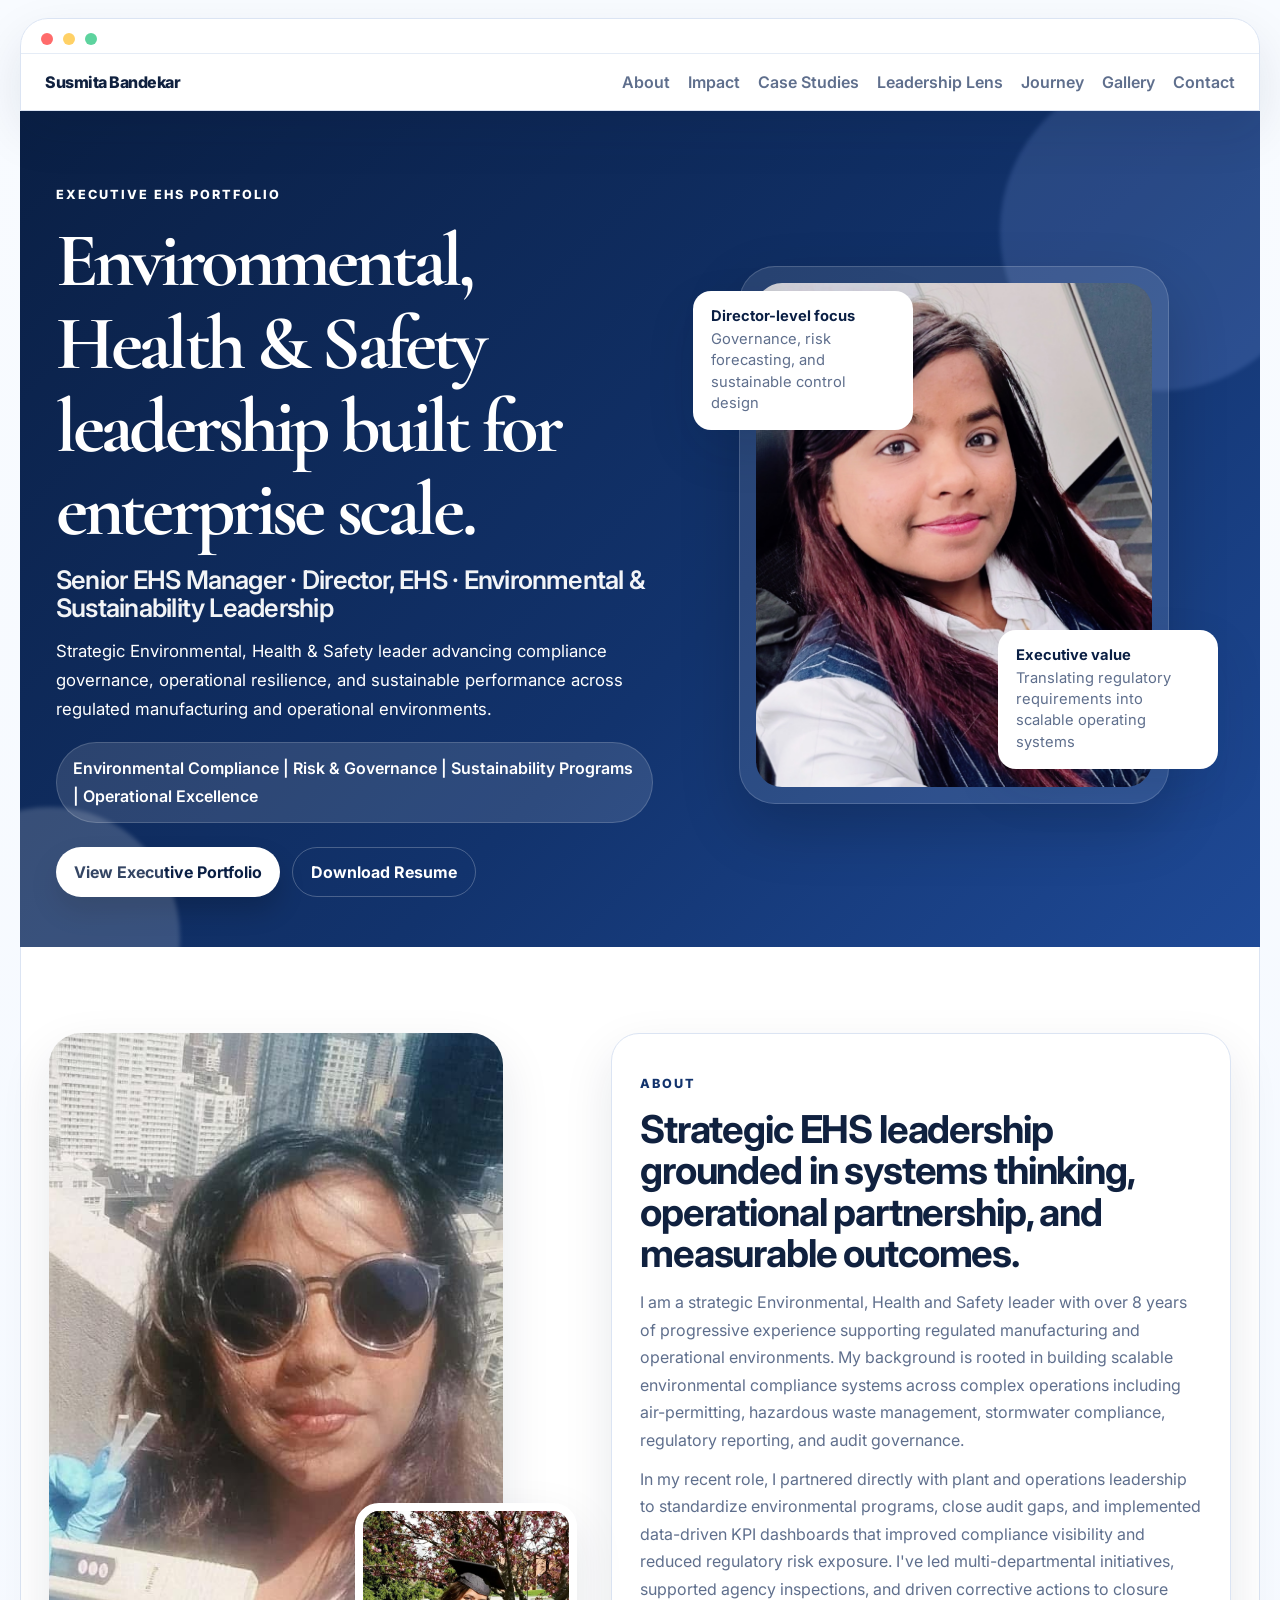
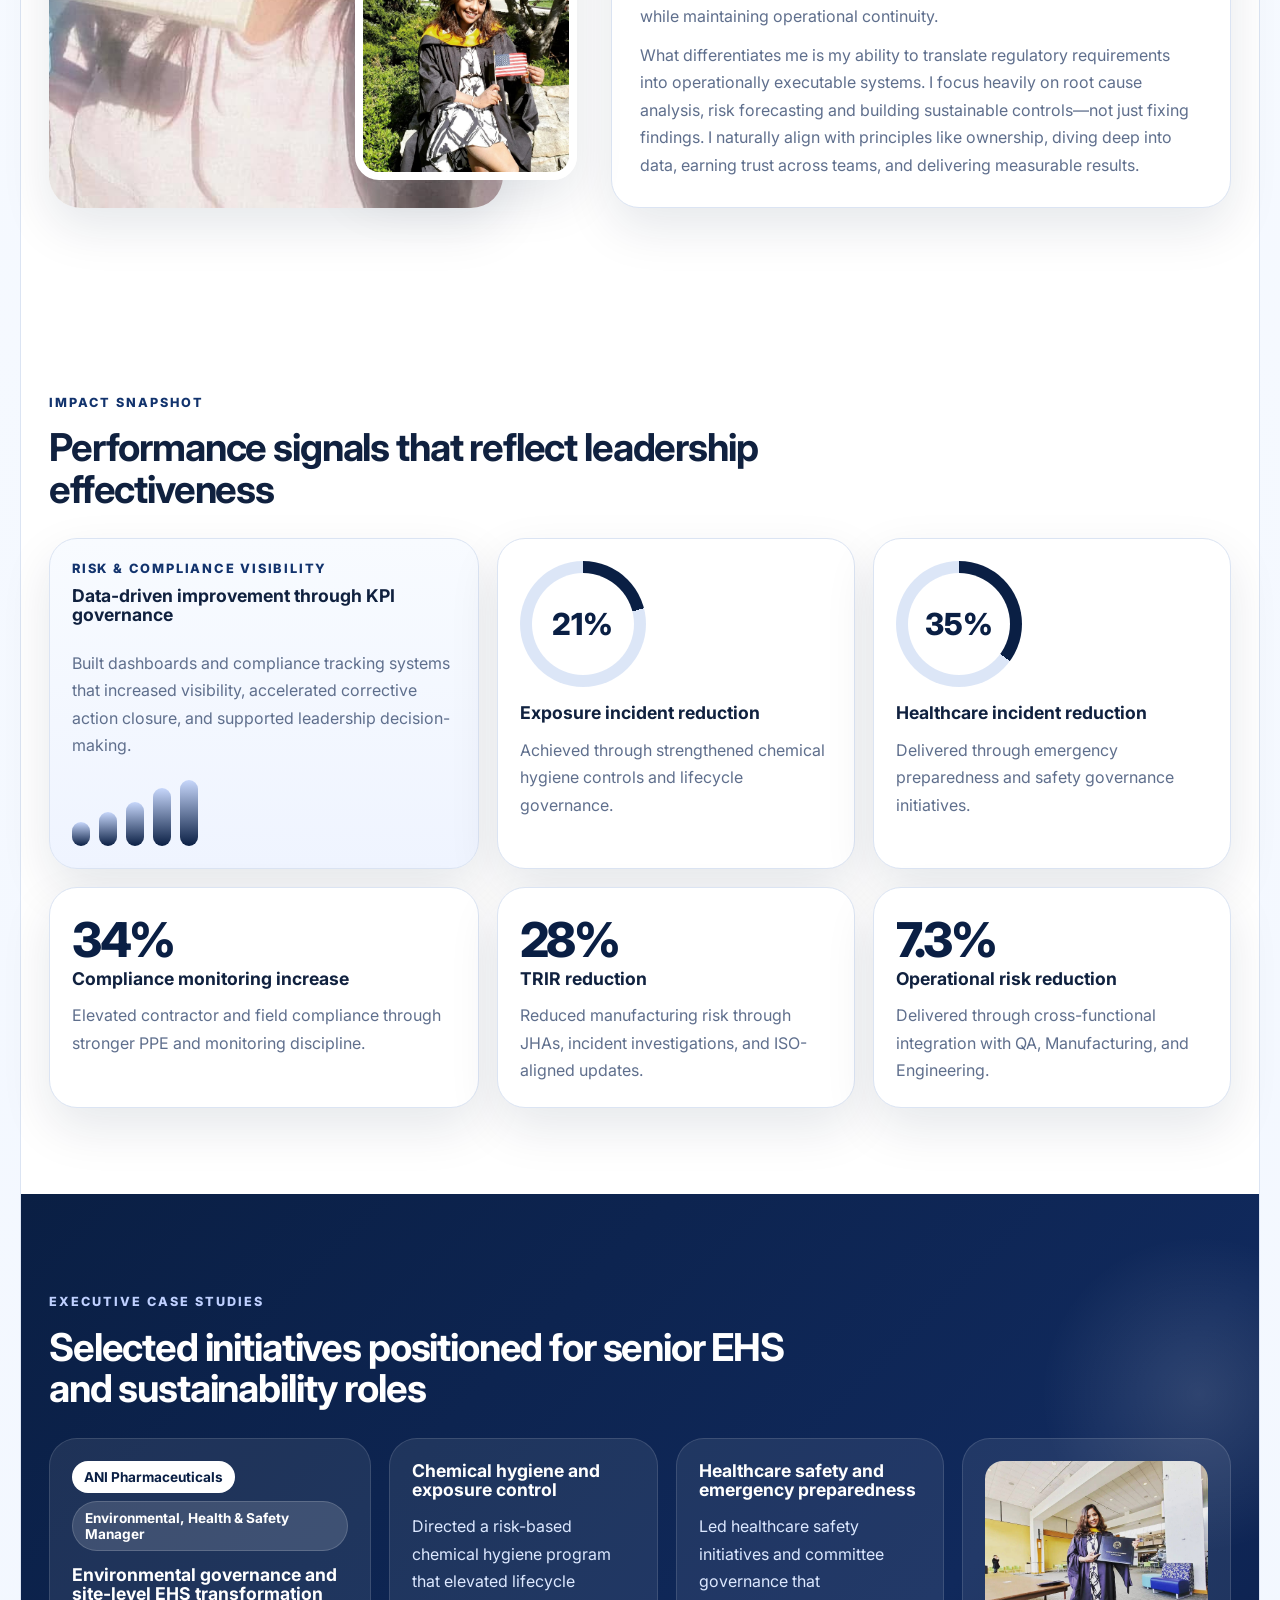
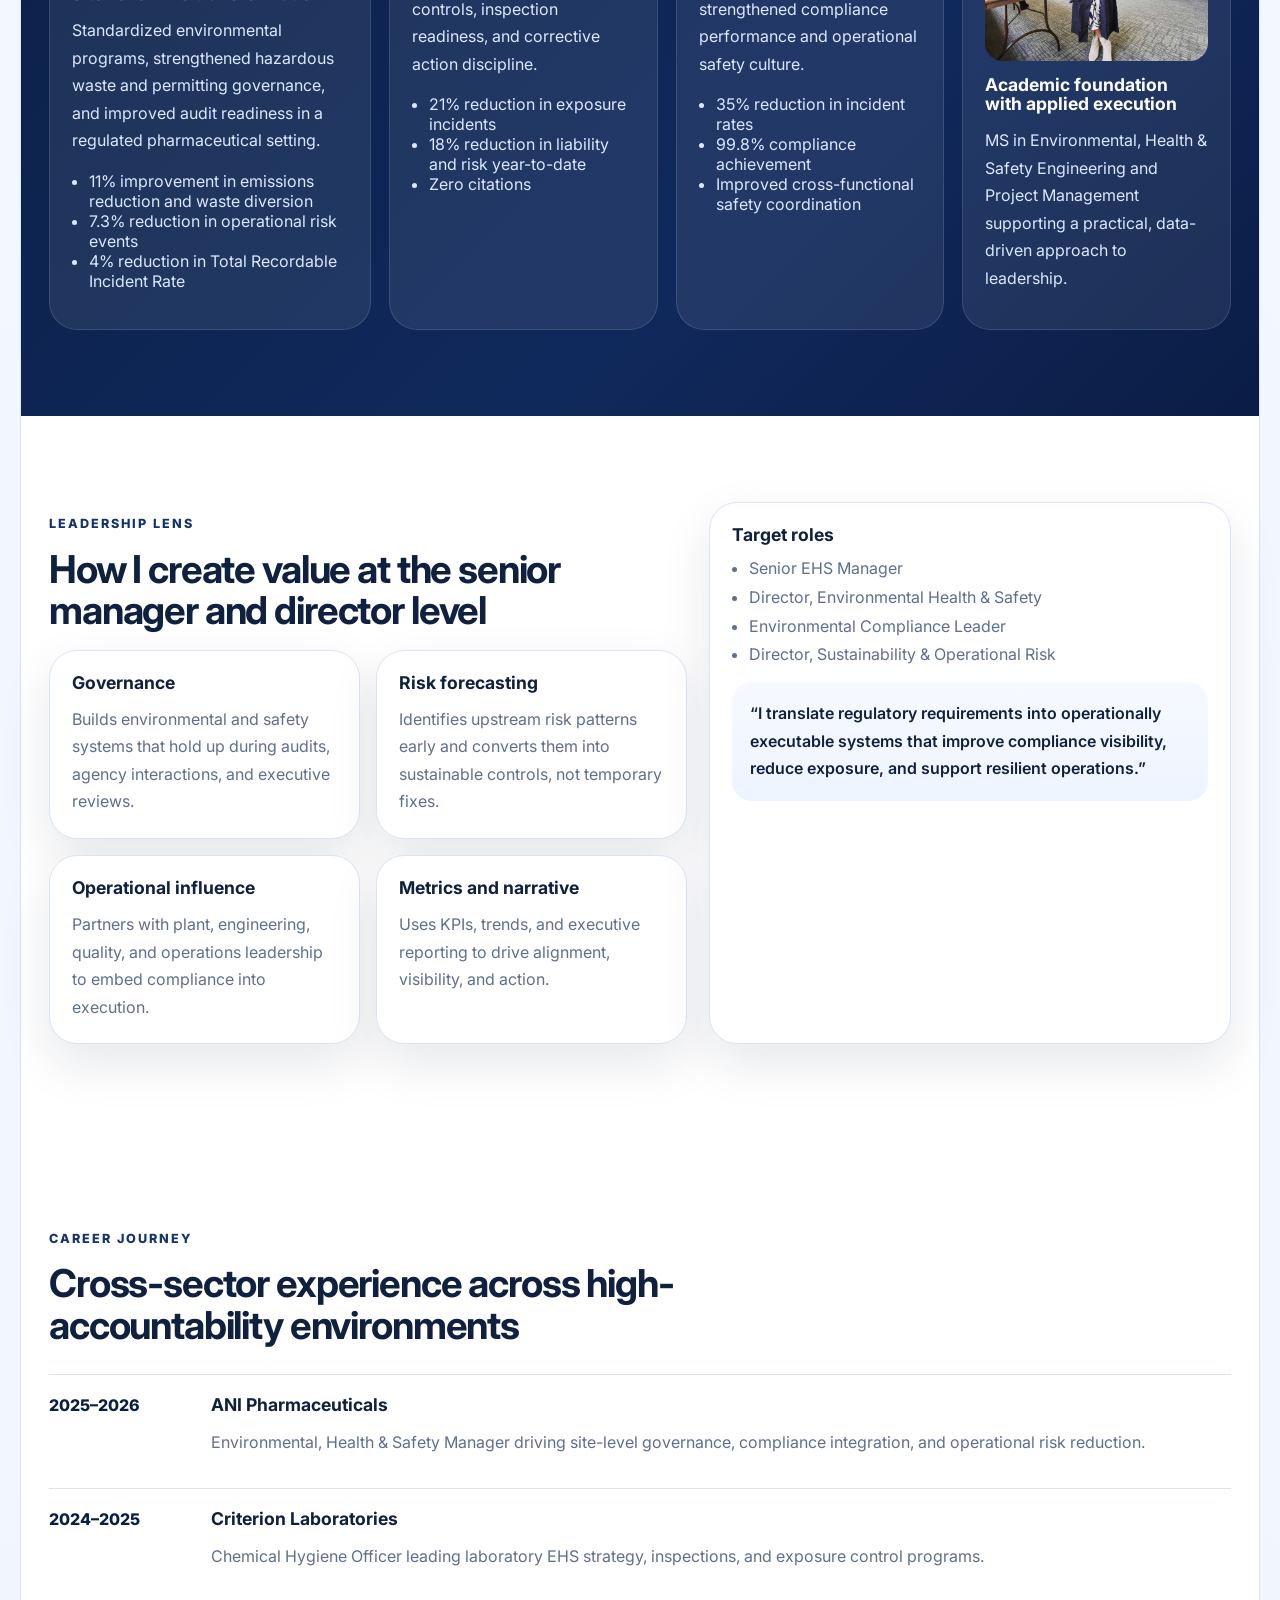
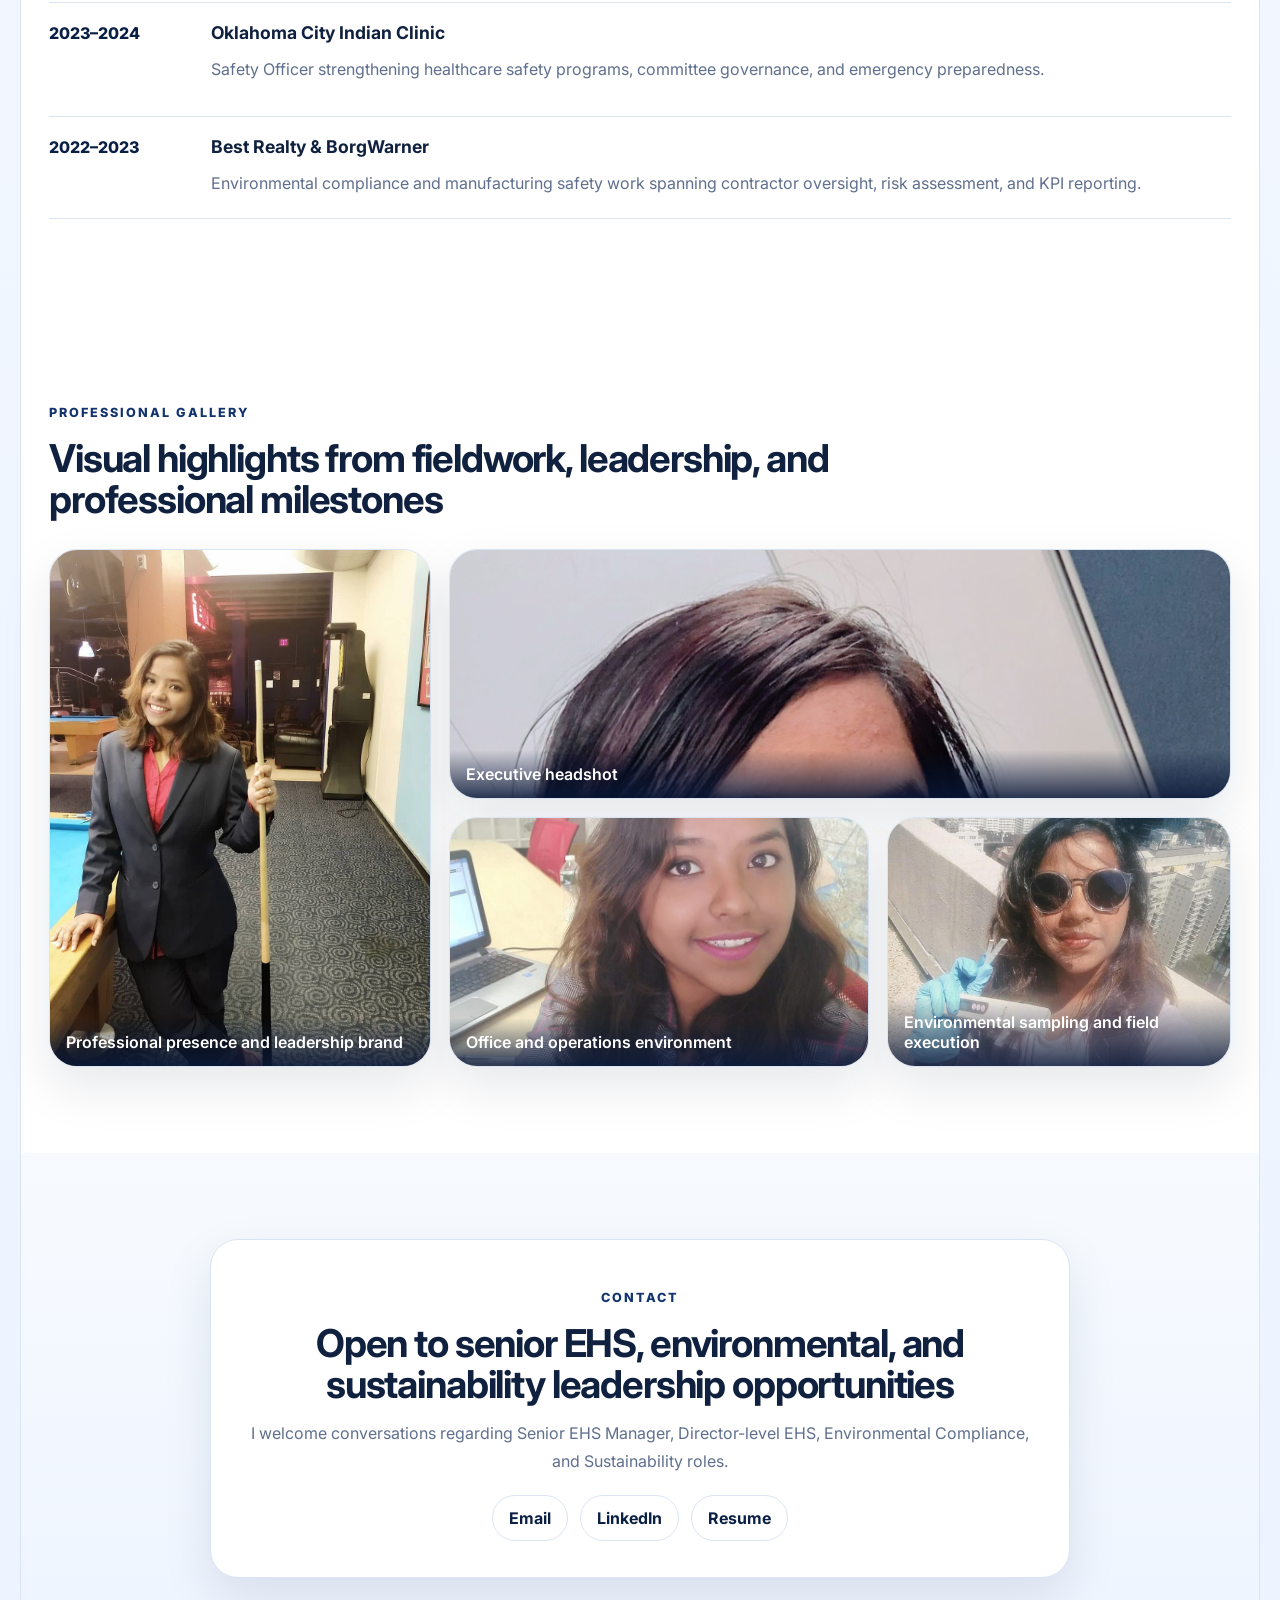
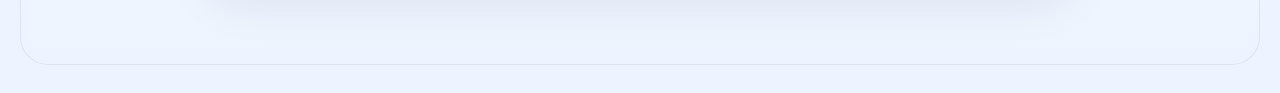
==== commit dd4afa5e: "Add files via upload" ====
--- a/index.html
+++ b/index.html
@@ -3,8 +3,8 @@
 <head>
   <meta charset="UTF-8" />
   <meta name="viewport" content="width=device-width, initial-scale=1.0" />
-  <title>Susmita Bandekar | EHS Portfolio</title>
-  <meta name="description" content="Portfolio of Susmita Bandekar — EHS leader focused on workplace safety, environmental compliance, incident analytics, and multi-site risk reduction." />
+  <title>Susmita Bandekar | Executive EHS Portfolio</title>
+  <meta name="description" content="Executive portfolio of Susmita Bandekar, Environmental, Health & Safety leader focused on compliance governance, enterprise risk reduction, and sustainability." />
   <link rel="preconnect" href="https://fonts.googleapis.com">
   <link rel="preconnect" href="https://fonts.gstatic.com" crossorigin>
   <link href="https://fonts.googleapis.com/css2?family=Inter:wght@400;500;600;700;800&family=Cormorant+Garamond:wght@600;700&display=swap" rel="stylesheet">
@@ -22,6 +22,7 @@
           <a href="#about">About</a>
           <a href="#impact">Impact</a>
           <a href="#case-studies">Case Studies</a>
+          <a href="#leadership">Leadership Lens</a>
           <a href="#journey">Journey</a>
           <a href="#gallery">Gallery</a>
           <a href="#contact">Contact</a>
@@ -32,236 +33,239 @@
     <main id="top">
       <section class="hero">
         <div class="hero-copy">
-          <p class="eyebrow">Environmental, Health &amp; Safety Portfolio</p>
-          <h1>Building safer operations with compliance discipline, data visibility, and enterprise risk thinking.</h1>
-          <p class="headline-label">LinkedIn headline</p>
-          <p class="headline-text">Environmental, Health &amp; Safety Manager | Project Manager | Compliance Expert | Training &amp; Recruitment Manager | Risk Assessment | Incident Investigation | Training &amp; Development | Master of Science in EHS and PM from RIT</p>
+          <p class="eyebrow">Executive EHS Portfolio</p>
+          <h1>Environmental, Health &amp; Safety leadership built for enterprise scale.</h1>
+          <h2>Senior EHS Manager · Director, EHS · Environmental &amp; Sustainability Leadership</h2>
           <p class="lead">
-            Strategic EHS leader with 8+ years of experience driving regulatory compliance,
-            operational risk reduction, and safety culture transformation across pharmaceutical,
-            healthcare, laboratory, construction, and manufacturing environments.
-          </p>
-
-          <div class="pill-row">
-            <span>Workplace Safety</span>
-            <span>Environmental Compliance</span>
-            <span>Incident Analytics</span>
-            <span>Sustainability Programs</span>
-          </div>
+            Strategic Environmental, Health &amp; Safety leader advancing compliance governance,
+            operational resilience, and sustainable performance across regulated manufacturing and operational environments.
+          </p>
+          <p class="headline-pill">Environmental Compliance | Risk &amp; Governance | Sustainability Programs | Operational Excellence</p>
 
           <div class="cta-row">
-            <a class="button primary" href="#case-studies">Explore case studies</a>
-            <a class="button secondary" href="resume.pdf" target="_blank" rel="noopener">Download resume</a>
-          </div>
-        </div>
-
-        <div class="hero-visual clean">
-          <div class="hero-panel portrait-panel">
-            <img src="profile.jpg" alt="Professional portrait of Susmita Bandekar">
-          </div>
-        </div>
-      </section>
-
-      <section class="impact-strip-wrapper">
-        <div class="impact-strip">
-          <article>
-            <strong>21%</strong>
-            <span>Exposure incidents reduced</span>
-          </article>
-          <article>
-            <strong>35%</strong>
-            <span>Healthcare incident reduction</span>
-          </article>
-          <article>
-            <strong>34%</strong>
-            <span>Compliance monitoring increase</span>
-          </article>
-          <article>
-            <strong>28%</strong>
-            <span>TRIR reduction in manufacturing</span>
-          </article>
+            <a class="button primary" href="#case-studies">View Executive Portfolio</a>
+            <a class="button secondary" href="resume.pdf" target="_blank" rel="noopener">Download Resume</a>
+          </div>
+        </div>
+
+        <div class="hero-visual">
+          <div class="hero-photo-card">
+            <img src="profile.jpg" alt="Professional headshot of Susmita Bandekar" />
+          </div>
+          <div class="hero-note note-one">
+            <strong>Director-level focus</strong>
+            <span>Governance, risk forecasting, and sustainable control design</span>
+          </div>
+          <div class="hero-note note-two">
+            <strong>Executive value</strong>
+            <span>Translating regulatory requirements into scalable operating systems</span>
+          </div>
         </div>
       </section>
 
       <section id="about" class="section about-grid">
-        <div class="image-stack">
-          <img class="main-shot" src="field.jpg" alt="Susmita Bandekar performing environmental sampling fieldwork">
-          <img class="accent-shot" src="rit.jpg" alt="Susmita Bandekar at RIT graduation holding diploma">
-        </div>
-        <div class="content-block">
-          <p class="section-label">About me</p>
-          <h2>I build EHS systems that hold up on the floor, in audits, and in executive reviews.</h2>
+        <div class="about-image-wrap">
+          <img class="about-main" src="field.jpg" alt="Susmita Bandekar conducting environmental fieldwork" />
+          <img class="about-accent" src="grad.jpg" alt="Susmita Bandekar in graduation attire" />
+        </div>
+
+        <div class="about-copy content-card">
+          <p class="section-label">About</p>
+          <h2>Strategic EHS leadership grounded in systems thinking, operational partnership, and measurable outcomes.</h2>
           <p>
-            Proven success in reducing TRIR, enhancing audit readiness, and translating OSHA, EPA,
-            NJDEP, and DOT requirements into scalable, business-aligned safety systems. My work spans
-            hazardous waste management, emergency preparedness, chemical hygiene, contractor safety,
-            executive metrics, and cross-functional operational risk reduction.
-          </p>
-          <div class="list-panels">
-            <article class="mini-panel">
-              <h3>Core strengths</h3>
-              <ul>
-                <li>Cross-site EHS leadership</li>
-                <li>Incident investigation &amp; root cause analysis</li>
-                <li>Hazardous waste and environmental compliance</li>
-                <li>Executive dashboards and KPI storytelling</li>
-              </ul>
-            </article>
-            <article class="mini-panel">
-              <h3>Credentials</h3>
-              <ul>
-                <li>MS in Environmental, Health &amp; Safety Engineering and Project Management</li>
-                <li>OSHA 510 &amp; 511</li>
-                <li>ISO 14001 &amp; ISO 45001 exposure</li>
-                <li>RCRA, NPDES, CAA, SPCC familiarity</li>
-              </ul>
-            </article>
-          </div>
-        </div>
-      </section>
-
-      <section id="impact" class="section">
+            I am a strategic Environmental, Health and Safety leader with over 8 years of progressive experience supporting regulated manufacturing and operational environments. My background is rooted in building scalable environmental compliance systems across complex operations including air-permitting, hazardous waste management, stormwater compliance, regulatory reporting, and audit governance.
+          </p>
+          <p>
+            In my recent role, I partnered directly with plant and operations leadership to standardize environmental programs, close audit gaps, and implemented data-driven KPI dashboards that improved compliance visibility and reduced regulatory risk exposure. I've led multi-departmental initiatives, supported agency inspections, and driven corrective actions to closure while maintaining operational continuity.
+          </p>
+          <p>
+            What differentiates me is my ability to translate regulatory requirements into operationally executable systems. I focus heavily on root cause analysis, risk forecasting and building sustainable controls—not just fixing findings. I naturally align with principles like ownership, diving deep into data, earning trust across teams, and delivering measurable results.
+          </p>
+        </div>
+      </section>
+
+      <section id="impact" class="section impact-section">
         <div class="section-head">
-          <p class="section-label">Impact dashboard</p>
-          <h2>Metrics that show how I lead improvement</h2>
+          <p class="section-label">Impact snapshot</p>
+          <h2>Performance signals that reflect leadership effectiveness</h2>
         </div>
 
         <div class="metrics-grid">
-          <article class="metric-card large">
+          <article class="metric-card featured-metric">
+            <div class="metric-kicker">Risk &amp; compliance visibility</div>
+            <h3>Data-driven improvement through KPI governance</h3>
+            <p>
+              Built dashboards and compliance tracking systems that increased visibility, accelerated corrective action closure, and supported leadership decision-making.
+            </p>
+            <div class="mini-chart">
+              <span></span><span></span><span></span><span></span><span></span>
+            </div>
+          </article>
+
+          <article class="metric-card">
             <div class="ring" style="--value:21"><span>21%</span></div>
-            <div>
-              <h3>Exposure incidents</h3>
-              <p>Reduced by strengthening chemical hygiene controls and laboratory governance.</p>
-            </div>
-          </article>
-
-          <article class="metric-card">
-            <div class="metric-number">35%</div>
+            <h3>Exposure incident reduction</h3>
+            <p>Achieved through strengthened chemical hygiene controls and lifecycle governance.</p>
+          </article>
+
+          <article class="metric-card">
+            <div class="ring" style="--value:35"><span>35%</span></div>
             <h3>Healthcare incident reduction</h3>
-            <p>Quarterly incident-rate reduction through safety and emergency preparedness initiatives.</p>
-            <div class="bars bars-35"><span></span><span></span><span></span></div>
+            <p>Delivered through emergency preparedness and safety governance initiatives.</p>
           </article>
 
           <article class="metric-card">
             <div class="metric-number">34%</div>
             <h3>Compliance monitoring increase</h3>
-            <p>Improved contractor compliance oversight through clearer PPE and field controls.</p>
-            <div class="bars bars-34"><span></span><span></span><span></span></div>
+            <p>Elevated contractor and field compliance through stronger PPE and monitoring discipline.</p>
           </article>
 
           <article class="metric-card">
             <div class="metric-number">28%</div>
             <h3>TRIR reduction</h3>
-            <p>Reduced manufacturing TRIR through risk assessments, JHAs, and ISO-aligned updates.</p>
-            <div class="bars bars-28"><span></span><span></span><span></span></div>
+            <p>Reduced manufacturing risk through JHAs, incident investigations, and ISO-aligned updates.</p>
           </article>
 
           <article class="metric-card">
             <div class="metric-number">7.3%</div>
             <h3>Operational risk reduction</h3>
-            <p>Partnered across QA, Manufacturing, and Engineering to reduce operational risk events.</p>
-          </article>
-
-          <article class="metric-card">
-            <div class="metric-number">99.8%</div>
-            <h3>Compliance achievement</h3>
-            <p>Represented the safety department for a National Quality Award with near-perfect compliance results.</p>
+            <p>Delivered through cross-functional integration with QA, Manufacturing, and Engineering.</p>
           </article>
         </div>
       </section>
 
       <section id="case-studies" class="section dark-band">
         <div class="section-head light">
-          <p class="section-label">Case studies</p>
-          <h2>Selected work recruiters can scan in under two minutes</h2>
+          <p class="section-label">Executive case studies</p>
+          <h2>Selected initiatives positioned for senior EHS and sustainability roles</h2>
         </div>
 
         <div class="case-grid">
-          <article class="case-card featured">
-            <div class="card-top">
+          <article class="case-card feature-case">
+            <div class="case-topline">
               <span class="chip">ANI Pharmaceuticals</span>
-              <span class="chip soft">EHS Manager</span>
-            </div>
-            <h3>Enterprise incident reduction and audit readiness</h3>
-            <p>
-              Built site-level EHS structure aligned with governance, hazardous waste compliance,
-              SOP execution, and emergency drills in a regulated pharmaceutical environment.
+              <span class="chip soft">Environmental, Health &amp; Safety Manager</span>
+            </div>
+            <h3>Environmental governance and site-level EHS transformation</h3>
+            <p>
+              Standardized environmental programs, strengthened hazardous waste and permitting governance, and improved audit readiness in a regulated pharmaceutical setting.
             </p>
             <ul>
               <li>11% improvement in emissions reduction and waste diversion</li>
               <li>7.3% reduction in operational risk events</li>
-              <li>4% reduction in TRIR</li>
+              <li>4% reduction in Total Recordable Incident Rate</li>
             </ul>
           </article>
 
           <article class="case-card">
-            <div class="icon-badge">☣</div>
             <h3>Chemical hygiene and exposure control</h3>
-            <p>Directed a risk-based laboratory EHS program focused on chemical lifecycle governance, inspection readiness, and corrective action discipline.</p>
+            <p>
+              Directed a risk-based chemical hygiene program that elevated lifecycle controls, inspection readiness, and corrective action discipline.
+            </p>
             <ul>
               <li>21% reduction in exposure incidents</li>
-              <li>18% reduction in liability and risk YTD</li>
+              <li>18% reduction in liability and risk year-to-date</li>
               <li>Zero citations</li>
             </ul>
           </article>
 
           <article class="case-card">
-            <div class="icon-badge">🏥</div>
-            <h3>Healthcare safety transformation</h3>
-            <p>Led safety committee engagement, emergency preparedness, and OSHA-aligned governance in a healthcare setting.</p>
+            <h3>Healthcare safety and emergency preparedness</h3>
+            <p>
+              Led healthcare safety initiatives and committee governance that strengthened compliance performance and operational safety culture.
+            </p>
             <ul>
-              <li>35% incident-rate reduction</li>
+              <li>35% reduction in incident rates</li>
               <li>99.8% compliance achievement</li>
-              <li>Improved safety culture visibility</li>
+              <li>Improved cross-functional safety coordination</li>
             </ul>
           </article>
 
-          <article class="case-card">
-            <div class="icon-badge">🏭</div>
-            <h3>Manufacturing risk assessment and KPI reporting</h3>
-            <p>Supported incident investigations, job hazard analyses, and KPI reporting in a manufacturing environment with a large employee base.</p>
-            <ul>
-              <li>28% TRIR reduction</li>
-              <li>Weekly updates supporting 3,500 employees</li>
-              <li>Executive risk posture reporting</li>
-            </ul>
-          </article>
+          <article class="case-card image-case">
+            <img src="rit.jpg" alt="Susmita Bandekar holding Rochester Institute of Technology diploma" />
+            <div>
+              <h3>Academic foundation with applied execution</h3>
+              <p>
+                MS in Environmental, Health &amp; Safety Engineering and Project Management supporting a practical, data-driven approach to leadership.
+              </p>
+            </div>
+          </article>
+        </div>
+      </section>
+
+      <section id="leadership" class="section leadership-grid">
+        <div class="leadership-copy">
+          <p class="section-label">Leadership lens</p>
+          <h2>How I create value at the senior manager and director level</h2>
+          <div class="leadership-list">
+            <article>
+              <h3>Governance</h3>
+              <p>Builds environmental and safety systems that hold up during audits, agency interactions, and executive reviews.</p>
+            </article>
+            <article>
+              <h3>Risk forecasting</h3>
+              <p>Identifies upstream risk patterns early and converts them into sustainable controls, not temporary fixes.</p>
+            </article>
+            <article>
+              <h3>Operational influence</h3>
+              <p>Partners with plant, engineering, quality, and operations leadership to embed compliance into execution.</p>
+            </article>
+            <article>
+              <h3>Metrics and narrative</h3>
+              <p>Uses KPIs, trends, and executive reporting to drive alignment, visibility, and action.</p>
+            </article>
+          </div>
+        </div>
+
+        <div class="leadership-panel content-card">
+          <h3>Target roles</h3>
+          <ul class="target-list">
+            <li>Senior EHS Manager</li>
+            <li>Director, Environmental Health &amp; Safety</li>
+            <li>Environmental Compliance Leader</li>
+            <li>Director, Sustainability &amp; Operational Risk</li>
+          </ul>
+          <div class="quote-box">
+            <p>
+              “I translate regulatory requirements into operationally executable systems that improve compliance visibility, reduce exposure, and support resilient operations.”
+            </p>
+          </div>
         </div>
       </section>
 
       <section id="journey" class="section">
         <div class="section-head">
           <p class="section-label">Career journey</p>
-          <h2>Experience across regulated and operational environments</h2>
+          <h2>Cross-sector experience across high-accountability environments</h2>
         </div>
 
         <div class="timeline">
           <article>
-            <span class="time">2025 – 2026</span>
+            <div class="time">2025–2026</div>
             <div>
               <h3>ANI Pharmaceuticals</h3>
-              <p>Led site-level EHS strategy, hazardous waste compliance, emergency drills, and executive-facing risk reduction efforts.</p>
+              <p>Environmental, Health &amp; Safety Manager driving site-level governance, compliance integration, and operational risk reduction.</p>
             </div>
           </article>
           <article>
-            <span class="time">2024 – 2025</span>
+            <div class="time">2024–2025</div>
             <div>
               <h3>Criterion Laboratories</h3>
-              <p>Directed chemical hygiene planning, inspection readiness, and exposure-risk reduction programs.</p>
+              <p>Chemical Hygiene Officer leading laboratory EHS strategy, inspections, and exposure control programs.</p>
             </div>
           </article>
           <article>
-            <span class="time">2023 – 2024</span>
+            <div class="time">2023–2024</div>
             <div>
               <h3>Oklahoma City Indian Clinic</h3>
-              <p>Ran healthcare safety initiatives, emergency preparedness, and award-related compliance support.</p>
+              <p>Safety Officer strengthening healthcare safety programs, committee governance, and emergency preparedness.</p>
             </div>
           </article>
           <article>
-            <span class="time">2022 – 2023</span>
-            <div>
-              <h3>Best Realty / BorgWarner</h3>
-              <p>Improved contractor safety monitoring and supported manufacturing risk assessment and KPI reporting.</p>
+            <div class="time">2022–2023</div>
+            <div>
+              <h3>Best Realty &amp; BorgWarner</h3>
+              <p>Environmental compliance and manufacturing safety work spanning contractor oversight, risk assessment, and KPI reporting.</p>
             </div>
           </article>
         </div>
@@ -270,44 +274,44 @@
       <section id="gallery" class="section">
         <div class="section-head">
           <p class="section-label">Professional gallery</p>
-          <h2>A more complete picture of my work and professional journey</h2>
+          <h2>Visual highlights from fieldwork, leadership, and professional milestones</h2>
         </div>
 
         <div class="gallery-grid">
-          <figure class="gallery-item tall"><img src="rit.jpg" alt="Susmita Bandekar at RIT graduation with diploma"><figcaption>RIT graduate milestone</figcaption></figure>
-          <figure class="gallery-item"><img src="field.jpg" alt="Susmita Bandekar performing field environmental sampling"><figcaption>Fieldwork and environmental sampling</figcaption></figure>
-          <figure class="gallery-item"><img src="professional.jpg" alt="Susmita Bandekar in professional attire"><figcaption>Professional presence and executive readiness</figcaption></figure>
-          <figure class="gallery-item wide bottom-headshot"><img src="profile.jpg" alt="Professional headshot of Susmita Bandekar"><figcaption>Current professional headshot</figcaption></figure>
+          <figure class="gallery-item tall">
+            <img src="professional.jpg" alt="Susmita Bandekar in a business suit" />
+            <figcaption>Professional presence and leadership brand</figcaption>
+          </figure>
+          <figure class="gallery-item wide headshot-bottom">
+            <img src="profile.jpg" alt="Susmita Bandekar headshot" />
+            <figcaption>Executive headshot</figcaption>
+          </figure>
+          <figure class="gallery-item">
+            <img src="office.jpg" alt="Susmita Bandekar in an office setting" />
+            <figcaption>Office and operations environment</figcaption>
+          </figure>
+          <figure class="gallery-item">
+            <img src="field.jpg" alt="Susmita Bandekar performing environmental fieldwork" />
+            <figcaption>Environmental sampling and field execution</figcaption>
+          </figure>
         </div>
       </section>
 
       <section id="contact" class="section contact-wrap">
         <div class="contact-card">
-          <p class="section-label">Let’s connect</p>
-          <h2>Open to EHS leadership opportunities</h2>
+          <p class="section-label">Contact</p>
+          <h2>Open to senior EHS, environmental, and sustainability leadership opportunities</h2>
           <p>
-            I am actively pursuing EHS leadership roles where I can contribute to workplace safety,
-            operational discipline, environmental compliance, and data-driven risk reduction.
+            I welcome conversations regarding Senior EHS Manager, Director-level EHS, Environmental Compliance, and Sustainability roles.
           </p>
           <div class="contact-links">
-            <a href="mailto:bandekarsusmita@gmail.com">Email me</a>
+            <a href="mailto:bandekarsusmita@gmail.com">Email</a>
             <a href="https://www.linkedin.com/in/susmita-bandekar-ms-be-9b096316a" target="_blank" rel="noopener">LinkedIn</a>
-            <a href="resume.pdf" target="_blank" rel="noopener">Resume PDF</a>
+            <a href="resume.pdf" target="_blank" rel="noopener">Resume</a>
           </div>
         </div>
       </section>
     </main>
-
-    <footer class="custom-footer">
-      <div>
-        <strong>Susmita Bandekar</strong>
-        <p>Environmental, Health &amp; Safety portfolio</p>
-      </div>
-      <div class="footer-actions">
-        <a href="mailto:bandekarsusmita@gmail.com">Email</a>
-        <a href="https://www.linkedin.com/in/susmita-bandekar-ms-be-9b096316a" target="_blank" rel="noopener">LinkedIn</a>
-      </div>
-    </footer>
   </div>
 </body>
 </html>
--- a/styles.css
+++ b/styles.css
@@ -1,167 +1,149 @@
 :root{
-  --navy:#081a42;
-  --navy-2:#12387a;
-  --navy-3:#1f4fa8;
-  --ink:#0f1728;
-  --muted:#57637b;
+  --navy:#0a1f44;
+  --navy-2:#12336d;
+  --navy-3:#1f4a97;
+  --ink:#10213f;
+  --muted:#5f6f8d;
   --white:#ffffff;
-  --line:#d7dfef;
-  --shadow:0 18px 50px rgba(9,22,56,.10);
-  --radius:26px;
-  --radius-sm:18px;
-  --max:1220px;
+  --soft:#f4f8ff;
+  --line:#dbe4f3;
+  --shadow:0 20px 50px rgba(11,28,63,.10);
+  --radius:28px;
+  --radius-sm:20px;
+  --max:1240px;
 }
 *{box-sizing:border-box}
 html{scroll-behavior:smooth}
 body{
   margin:0;
   font-family:"Inter",system-ui,-apple-system,BlinkMacSystemFont,"Segoe UI",sans-serif;
-  background:linear-gradient(180deg,#f8fbff 0%,#f3f6fb 100%);
   color:var(--ink);
+  background:linear-gradient(180deg,#f8fbff 0%,#eef4ff 100%);
 }
-img{max-width:100%;display:block}
 a{text-decoration:none;color:inherit}
-p{line-height:1.7;color:var(--muted)}
-h1,h2,h3{margin:0 0 .85rem;line-height:1.08;color:var(--ink)}
-h1{font-family:"Cormorant Garamond",serif;font-size:clamp(3rem,6vw,5.35rem);letter-spacing:-.04em}
-h2{font-size:clamp(1.9rem,3.2vw,3rem);letter-spacing:-.03em}
+img{display:block;max-width:100%}
+p{line-height:1.72;color:var(--muted);margin:.7rem 0 0}
+h1,h2,h3{line-height:1.08;margin:0 0 .9rem;color:var(--ink)}
+h1{font-family:"Cormorant Garamond",serif;font-size:clamp(3.2rem,6vw,5.9rem);letter-spacing:-.05em}
+h2{font-size:clamp(2rem,3vw,3rem);letter-spacing:-.03em}
 h3{font-size:1.1rem}
 .page-shell{width:min(var(--max),calc(100% - 28px));margin:18px auto 28px}
 .site-header{
-  background:rgba(255,255,255,.95);
-  backdrop-filter:blur(12px);
-  border:1px solid var(--line);
-  border-radius:28px 28px 0 0;
-  box-shadow:var(--shadow);
-  position:sticky;
-  top:12px;
-  z-index:30;
+  position:sticky;top:12px;z-index:20;
+  background:rgba(255,255,255,.94);backdrop-filter:blur(12px);
+  border:1px solid var(--line);border-radius:28px 28px 0 0;box-shadow:var(--shadow)
 }
-.window-bar{display:flex;gap:10px;align-items:center;padding:14px 20px 8px;border-bottom:1px solid rgba(215,223,239,.7)}
-.window-bar span{width:12px;height:12px;border-radius:50%;background:#c6d2ea}
-.window-bar span:nth-child(1){background:#ff6b6b}
-.window-bar span:nth-child(2){background:#ffd166}
-.window-bar span:nth-child(3){background:#5cd17d}
+.window-bar{display:flex;gap:10px;padding:14px 20px 8px;border-bottom:1px solid rgba(219,228,243,.7)}
+.window-bar span{width:12px;height:12px;border-radius:50%}
+.window-bar span:nth-child(1){background:#ff6b6b}.window-bar span:nth-child(2){background:#ffd166}.window-bar span:nth-child(3){background:#5dd39e}
 .nav-row{display:flex;justify-content:space-between;align-items:center;gap:18px;padding:18px 24px;flex-wrap:wrap}
 .brand{font-weight:800;letter-spacing:-.03em}
 nav{display:flex;gap:18px;flex-wrap:wrap}
-nav a{color:var(--muted);font-weight:600}
-nav a:hover{color:var(--navy-2)}
-.section{padding:84px 26px;background:var(--white);border-left:1px solid var(--line);border-right:1px solid var(--line)}
+nav a{font-weight:600;color:var(--muted)}
+nav a:hover{color:var(--navy)}
+.section{padding:86px 28px;background:var(--white);border-left:1px solid var(--line);border-right:1px solid var(--line)}
+.section:last-child{border-bottom:1px solid var(--line);border-radius:0 0 28px 28px}
 .hero{
-  display:grid;grid-template-columns:1.15fr .85fr;gap:34px;align-items:center;
-  background:linear-gradient(135deg,var(--navy) 0%,var(--navy-2) 55%,var(--navy-3) 100%);
-  color:var(--white);padding:58px 34px 44px;border-left:1px solid rgba(255,255,255,.05);border-right:1px solid rgba(255,255,255,.05);
-  position:relative;overflow:hidden
+  display:grid;grid-template-columns:1.05fr .95fr;gap:30px;align-items:center;
+  padding:62px 36px 50px;
+  background:linear-gradient(135deg,var(--navy) 0%,var(--navy-2) 58%,var(--navy-3) 100%);
+  color:var(--white);position:relative;overflow:hidden
 }
-.hero::before,.hero::after{content:"";position:absolute;border-radius:999px;opacity:.14}
-.hero::before{width:340px;height:340px;background:#7ea4ff;right:-80px;top:-40px;filter:blur(6px);animation:float 10s ease-in-out infinite}
-.hero::after{width:260px;height:260px;background:#fff;left:-70px;bottom:-110px;filter:blur(8px);animation:float 12s ease-in-out infinite reverse}
-@keyframes float{50%{transform:translateY(-18px) translateX(10px)}}
-.hero .eyebrow,.section-label{text-transform:uppercase;letter-spacing:.14em;font-size:.8rem;font-weight:800;margin-bottom:16px;color:#c6d7ff}
-.hero h1,.hero h2,.hero h3,.hero p,.light h2,.light p{color:var(--white)}
-.headline-label{font-size:.76rem;text-transform:uppercase;letter-spacing:.16em;color:#bfd1ff;margin:18px 0 8px;font-weight:800}
-.headline-text{
-  margin:0 0 18px;padding:16px 18px;border-radius:18px;
-  background:rgba(255,255,255,.10);border:1px solid rgba(255,255,255,.16);
-  color:#edf3ff;font-weight:500
-}
-.lead{font-size:1.06rem;max-width:720px}
-.pill-row,.cta-row,.contact-links,.footer-actions{display:flex;gap:12px;flex-wrap:wrap}
-.pill-row{margin:22px 0}
-.pill-row span{padding:11px 14px;border-radius:999px;background:rgba(255,255,255,.12);border:1px solid rgba(255,255,255,.16);color:#f4f7ff;font-weight:600;font-size:.93rem}
+.hero::before,.hero::after{content:"";position:absolute;border-radius:999px;opacity:.17;filter:blur(2px)}
+.hero::before{width:320px;height:320px;background:#98b7ff;right:-60px;top:-40px;animation:float 10s ease-in-out infinite}
+.hero::after{width:260px;height:260px;background:#ffffff;left:-100px;bottom:-120px;animation:float 12s ease-in-out infinite reverse}
+@keyframes float{50%{transform:translateY(-18px) translateX(8px)}}
+.eyebrow,.section-label{text-transform:uppercase;letter-spacing:.16em;font-size:.79rem;font-weight:800;margin-bottom:14px;color:#c7d7ff}
+.hero h1,.hero h2,.hero p,.light h2,.light p{color:var(--white)}
+.hero h2{font-size:clamp(1.2rem,2vw,1.65rem);font-weight:600;opacity:.95;margin-bottom:1rem}
+.lead{font-size:1.05rem;max-width:700px}
+.headline-pill{display:inline-flex;flex-wrap:wrap;gap:8px;margin-top:18px;padding:12px 16px;border-radius:999px;background:rgba(255,255,255,.12);border:1px solid rgba(255,255,255,.16);font-weight:600}
+.cta-row{display:flex;gap:12px;flex-wrap:wrap;margin-top:24px}
 .button{display:inline-flex;align-items:center;justify-content:center;padding:14px 18px;border-radius:999px;font-weight:700;transition:transform .2s ease,box-shadow .2s ease}
 .button:hover{transform:translateY(-2px)}
-.button.primary{background:#fff;color:var(--navy);box-shadow:0 12px 24px rgba(0,0,0,.18)}
-.button.secondary{background:transparent;color:#fff;border:1px solid rgba(255,255,255,.26)}
+.button.primary{background:#fff;color:var(--navy);box-shadow:0 14px 26px rgba(0,0,0,.18)}
+.button.secondary{background:transparent;color:#fff;border:1px solid rgba(255,255,255,.24)}
 .hero-visual{position:relative;min-height:540px;display:flex;align-items:center;justify-content:center}
-.hero-visual.clean{min-height:520px}
-.hero-panel{width:min(100%,420px);aspect-ratio:4/5;background:rgba(255,255,255,.10);padding:16px;border-radius:34px;border:1px solid rgba(255,255,255,.16);box-shadow:0 24px 50px rgba(0,0,0,.18)}
-.hero-panel img{width:100%;height:100%;object-fit:cover;border-radius:24px}
-.portrait-panel img{object-position:center 18%}
-.impact-strip-wrapper{background:transparent;border-left:1px solid var(--line);border-right:1px solid var(--line)}
-.impact-strip{
-  display:grid;grid-template-columns:repeat(4,1fr);gap:14px;
-  padding:18px 26px 0;background:#fff
-}
-.impact-strip article{background:linear-gradient(180deg,#f8fbff 0%,#eff5ff 100%);border:1px solid var(--line);border-radius:22px;padding:18px 20px;box-shadow:var(--shadow)}
-.impact-strip strong{display:block;font-size:2rem;color:var(--navy);margin-bottom:6px}
-.impact-strip span{color:var(--muted);font-weight:600}
-.about-grid{display:grid;grid-template-columns:.9fr 1.1fr;gap:34px}
-.image-stack{position:relative;min-height:560px}
-.main-shot{width:86%;height:100%;min-height:520px;object-fit:cover;border-radius:30px;box-shadow:var(--shadow)}
-.accent-shot{position:absolute;right:0;bottom:26px;width:42%;aspect-ratio:1/1;object-fit:cover;border-radius:24px;border:8px solid #fff;box-shadow:var(--shadow)}
-.content-block,.mini-panel,.metric-card,.case-card,.contact-card{background:#fff;border:1px solid var(--line);border-radius:var(--radius);box-shadow:var(--shadow)}
-.content-block{padding:28px}
-.list-panels{display:grid;grid-template-columns:1fr 1fr;gap:16px;margin-top:18px}
-.mini-panel{padding:18px}
-.mini-panel ul,.case-card ul{padding-left:1.05rem}
-.mini-panel li,.case-card li,.timeline p{color:var(--muted)}
-.section-head{max-width:780px;margin-bottom:26px}
+.hero-photo-card{width:min(100%,430px);aspect-ratio:4/5;padding:16px;border-radius:36px;background:rgba(255,255,255,.10);border:1px solid rgba(255,255,255,.16);box-shadow:0 24px 60px rgba(0,0,0,.18)}
+.hero-photo-card img{width:100%;height:100%;object-fit:cover;object-position:top center;border-radius:26px}
+.hero-note{position:absolute;max-width:220px;background:#fff;color:var(--navy);padding:16px 18px;border-radius:18px;box-shadow:var(--shadow);animation:floatCard 8s ease-in-out infinite}
+.hero-note strong{display:block;font-size:.92rem;margin-bottom:4px}
+.hero-note span{display:block;font-size:.92rem;color:var(--muted);line-height:1.45}
+.note-one{top:26px;left:10px}
+.note-two{right:6px;bottom:36px;animation-delay:1.8s}
+@keyframes floatCard{50%{transform:translateY(-10px)}}
+.about-grid{display:grid;grid-template-columns:.92fr 1.08fr;gap:34px}
+.about-image-wrap{position:relative;min-height:620px}
+.about-main{width:86%;height:100%;min-height:560px;object-fit:cover;border-radius:32px;box-shadow:var(--shadow)}
+.about-accent{position:absolute;right:0;bottom:28px;width:42%;aspect-ratio:4/5;object-fit:cover;border-radius:24px;border:8px solid #fff;box-shadow:var(--shadow)}
+.content-card{background:#fff;border:1px solid var(--line);border-radius:var(--radius);box-shadow:var(--shadow);padding:28px}
+.section-head{max-width:800px;margin-bottom:28px}
 .section-label{color:var(--navy-2)}
-.light .section-label{color:#bdd0ff}
+.light .section-label{color:#bfd0ff}
 .metrics-grid{display:grid;grid-template-columns:1.2fr 1fr 1fr;gap:18px}
-.metric-card{padding:22px;overflow:hidden;position:relative}
-.metric-card.large{display:grid;grid-template-columns:150px 1fr;align-items:center;gap:18px}
+.metric-card{background:#fff;border:1px solid var(--line);border-radius:var(--radius);box-shadow:var(--shadow);padding:22px}
+.featured-metric{display:flex;flex-direction:column;justify-content:space-between;background:linear-gradient(180deg,#f8fbff 0%,#eff4ff 100%)}
+.metric-kicker{font-size:.8rem;font-weight:800;text-transform:uppercase;letter-spacing:.14em;color:var(--navy-2);margin-bottom:10px}
 .metric-number{font-size:3rem;font-weight:800;letter-spacing:-.05em;color:var(--navy)}
-.ring{--size:132px;width:var(--size);height:var(--size);border-radius:50%;background:conic-gradient(var(--navy) calc(var(--value) * 1%), #dce5f7 0);display:grid;place-items:center;position:relative}
+.ring{--size:126px;width:var(--size);height:var(--size);border-radius:50%;background:conic-gradient(var(--navy) calc(var(--value) * 1%), #dce6f7 0);display:grid;place-items:center;position:relative;margin-bottom:16px}
 .ring::before{content:"";position:absolute;inset:12px;background:#fff;border-radius:50%}
-.ring span{position:relative;z-index:1;font-size:2rem;font-weight:800;color:var(--navy)}
-.bars{display:flex;gap:8px;align-items:end;height:52px;margin-top:16px}
-.bars span{display:block;width:16px;background:linear-gradient(180deg,#bfd0f6 0%,var(--navy) 100%);border-radius:999px}
-.bars-35 span:nth-child(1){height:20px}.bars-35 span:nth-child(2){height:34px}.bars-35 span:nth-child(3){height:48px}
-.bars-34 span:nth-child(1){height:18px}.bars-34 span:nth-child(2){height:31px}.bars-34 span:nth-child(3){height:46px}
-.bars-28 span:nth-child(1){height:14px}.bars-28 span:nth-child(2){height:26px}.bars-28 span:nth-child(3){height:40px}
-.dark-band{background:linear-gradient(135deg,var(--navy) 0%,#10295c 60%,#0c1f4a 100%);color:#fff;position:relative;overflow:hidden}
-.dark-band::after{content:"";position:absolute;right:-120px;top:40px;width:340px;height:340px;border-radius:50%;background:radial-gradient(circle at center, rgba(255,255,255,.12), transparent 60%)}
+.ring span{position:relative;z-index:1;font-size:1.9rem;font-weight:800;color:var(--navy)}
+.mini-chart{display:flex;align-items:end;gap:9px;height:68px;margin-top:18px}
+.mini-chart span{width:18px;border-radius:999px;background:linear-gradient(180deg,#c7d7fb 0%,var(--navy) 100%)}
+.mini-chart span:nth-child(1){height:24px}.mini-chart span:nth-child(2){height:34px}.mini-chart span:nth-child(3){height:44px}.mini-chart span:nth-child(4){height:58px}.mini-chart span:nth-child(5){height:66px}
+.dark-band{background:linear-gradient(135deg,var(--navy) 0%,#10295c 64%,#0b1d46 100%);position:relative;overflow:hidden}
+.dark-band::after{content:"";position:absolute;right:-120px;top:20px;width:360px;height:360px;border-radius:50%;background:radial-gradient(circle at center, rgba(255,255,255,.13), transparent 62%)}
 .case-grid{display:grid;grid-template-columns:1.2fr 1fr 1fr 1fr;gap:18px}
-.case-card{padding:22px}
-.case-card h3{color:inherit}
-.dark-band .case-card{background:rgba(255,255,255,.08);border:1px solid rgba(255,255,255,.12);color:#fff}
-.dark-band .case-card p,.dark-band .case-card li{color:#deebff}
-.card-top{display:flex;gap:8px;flex-wrap:wrap;margin-bottom:14px}
-.chip{display:inline-flex;padding:8px 12px;border-radius:999px;background:#fff;color:var(--navy);font-weight:700;font-size:.85rem}
+.case-card{background:rgba(255,255,255,.08);border:1px solid rgba(255,255,255,.12);border-radius:var(--radius);padding:22px;box-shadow:none}
+.case-card h3{color:#fff}
+.case-card p,.case-card li{color:#dce8ff}
+.case-card ul{padding-left:1.05rem}
+.case-topline{display:flex;gap:8px;flex-wrap:wrap;margin-bottom:14px}
+.chip{display:inline-flex;padding:8px 12px;border-radius:999px;background:#fff;color:var(--navy);font-size:.85rem;font-weight:700}
 .chip.soft{background:rgba(255,255,255,.14);color:#fff;border:1px solid rgba(255,255,255,.16)}
-.icon-badge{width:52px;height:52px;border-radius:16px;display:grid;place-items:center;background:rgba(255,255,255,.14);font-size:1.45rem;margin-bottom:12px}
-.timeline{display:grid;gap:14px}
-.timeline article{display:grid;grid-template-columns:140px 1fr;gap:20px;padding:20px 0;border-top:1px solid var(--line)}
+.image-case img{width:100%;height:200px;object-fit:cover;border-radius:18px;margin-bottom:14px}
+.leadership-grid{display:grid;grid-template-columns:1.1fr .9fr;gap:22px}
+.leadership-list{display:grid;grid-template-columns:1fr 1fr;gap:16px;margin-top:18px}
+.leadership-list article,.leadership-panel{background:#fff;border:1px solid var(--line);border-radius:var(--radius);box-shadow:var(--shadow);padding:22px}
+.target-list{padding-left:1.05rem;margin:0}
+.target-list li{margin:.55rem 0;color:var(--muted)}
+.quote-box{margin-top:18px;padding:18px;border-radius:20px;background:linear-gradient(180deg,#f6f9ff 0%,#eef4ff 100%)}
+.quote-box p{margin:0;color:var(--ink);font-weight:600}
+.timeline{display:grid;gap:12px}
+.timeline article{display:grid;grid-template-columns:140px 1fr;gap:22px;padding:20px 0;border-top:1px solid var(--line)}
 .timeline article:last-child{border-bottom:1px solid var(--line)}
 .time{font-weight:800;color:var(--navy)}
-.gallery-grid{display:grid;grid-template-columns:1.2fr .8fr .8fr;gap:18px;grid-auto-rows:260px}
-.gallery-item{margin:0;background:#fff;border:1px solid var(--line);border-radius:26px;overflow:hidden;box-shadow:var(--shadow);position:relative}
+.gallery-grid{display:grid;grid-template-columns:1fr 1.1fr .9fr;grid-auto-rows:250px;gap:18px}
+.gallery-item{margin:0;border:1px solid var(--line);border-radius:28px;overflow:hidden;box-shadow:var(--shadow);position:relative;background:#fff}
 .gallery-item img{width:100%;height:100%;object-fit:cover;transition:transform .45s ease}
 .gallery-item:hover img{transform:scale(1.04)}
-.gallery-item figcaption{position:absolute;left:0;right:0;bottom:0;padding:14px 16px;color:#fff;background:linear-gradient(180deg,transparent 0%,rgba(12,31,74,.82) 100%);font-weight:600}
+.gallery-item figcaption{position:absolute;left:0;right:0;bottom:0;padding:14px 16px;background:linear-gradient(180deg,transparent 0%,rgba(9,24,57,.84) 100%);color:#fff;font-weight:600}
 .gallery-item.tall{grid-row:span 2}
 .gallery-item.wide{grid-column:span 2}
-.bottom-headshot img{object-position:center 18%}
-.contact-wrap{background:linear-gradient(180deg,#f8fbff 0%,#eef4ff 100%)}
-.contact-card{text-align:center;padding:34px 26px;max-width:840px;margin:0 auto}
-.contact-links{justify-content:center;margin-top:18px}
-.contact-links a,.footer-actions a{padding:12px 16px;border-radius:999px;background:#fff;border:1px solid var(--line);font-weight:700;color:var(--navy)}
-.custom-footer{
-  display:flex;justify-content:space-between;align-items:center;gap:18px;flex-wrap:wrap;
-  padding:24px 26px;background:#091734;color:#fff;border:1px solid #0f2558;border-top:none;border-radius:0 0 28px 28px
+.headshot-bottom img{object-position:center top}
+.contact-wrap{background:linear-gradient(180deg,#f7fbff 0%,#eef4ff 100%)}
+.contact-card{background:#fff;border:1px solid var(--line);border-radius:var(--radius);box-shadow:var(--shadow);max-width:860px;margin:0 auto;padding:36px 28px;text-align:center}
+.contact-links{display:flex;justify-content:center;gap:12px;flex-wrap:wrap;margin-top:20px}
+.contact-links a{padding:12px 16px;border-radius:999px;background:#fff;border:1px solid var(--line);font-weight:700;color:var(--navy)}
+.contact-links a:hover{background:var(--navy);color:#fff;border-color:var(--navy)}
+
+@media (max-width:1120px){
+  .hero,.about-grid,.metrics-grid,.case-grid,.leadership-grid,.gallery-grid{grid-template-columns:1fr}
+  .hero-visual{min-height:auto}
+  .about-image-wrap{min-height:auto}
+  .about-main{width:100%;min-height:400px}
+  .about-accent{width:38%;bottom:18px}
+  .leadership-list{grid-template-columns:1fr 1fr}
+  .gallery-item.tall,.gallery-item.wide{grid-column:auto;grid-row:auto}
 }
-.custom-footer p{margin:.35rem 0 0;color:#c6d7ff}
-.footer-actions a{background:rgba(255,255,255,.1);border-color:rgba(255,255,255,.16);color:#fff}
-@media (max-width:1100px){
-  .hero,.about-grid,.metrics-grid,.case-grid,.gallery-grid,.impact-strip{grid-template-columns:1fr}
-  .hero-visual{min-height:auto}
-  .image-stack{min-height:auto}
-  .main-shot{width:100%;min-height:380px}
-  .accent-shot{width:36%;bottom:16px}
-  .metric-card.large{grid-template-columns:1fr}
-  .gallery-grid{grid-auto-rows:240px}
-  .gallery-item.tall,.gallery-item.wide{grid-row:auto;grid-column:auto}
-}
-@media (max-width:720px){
+@media (max-width:760px){
   .page-shell{width:min(var(--max),calc(100% - 12px));margin:8px auto 18px}
   .nav-row{padding:16px}
-  .section,.hero{padding:52px 18px}
-  .list-panels{grid-template-columns:1fr}
-  .accent-shot{position:relative;width:56%;margin:-70px 0 0 auto}
+  .section,.hero{padding:54px 18px}
+  .cta-row,.contact-links{flex-direction:column}
+  .button{width:100%}
+  .hero-note{display:none}
+  .about-accent{position:relative;width:58%;margin:-76px 0 0 auto}
+  .leadership-list{grid-template-columns:1fr}
   .timeline article{grid-template-columns:1fr}
-  .button{width:100%}
-  .custom-footer{padding:22px 18px}
 }
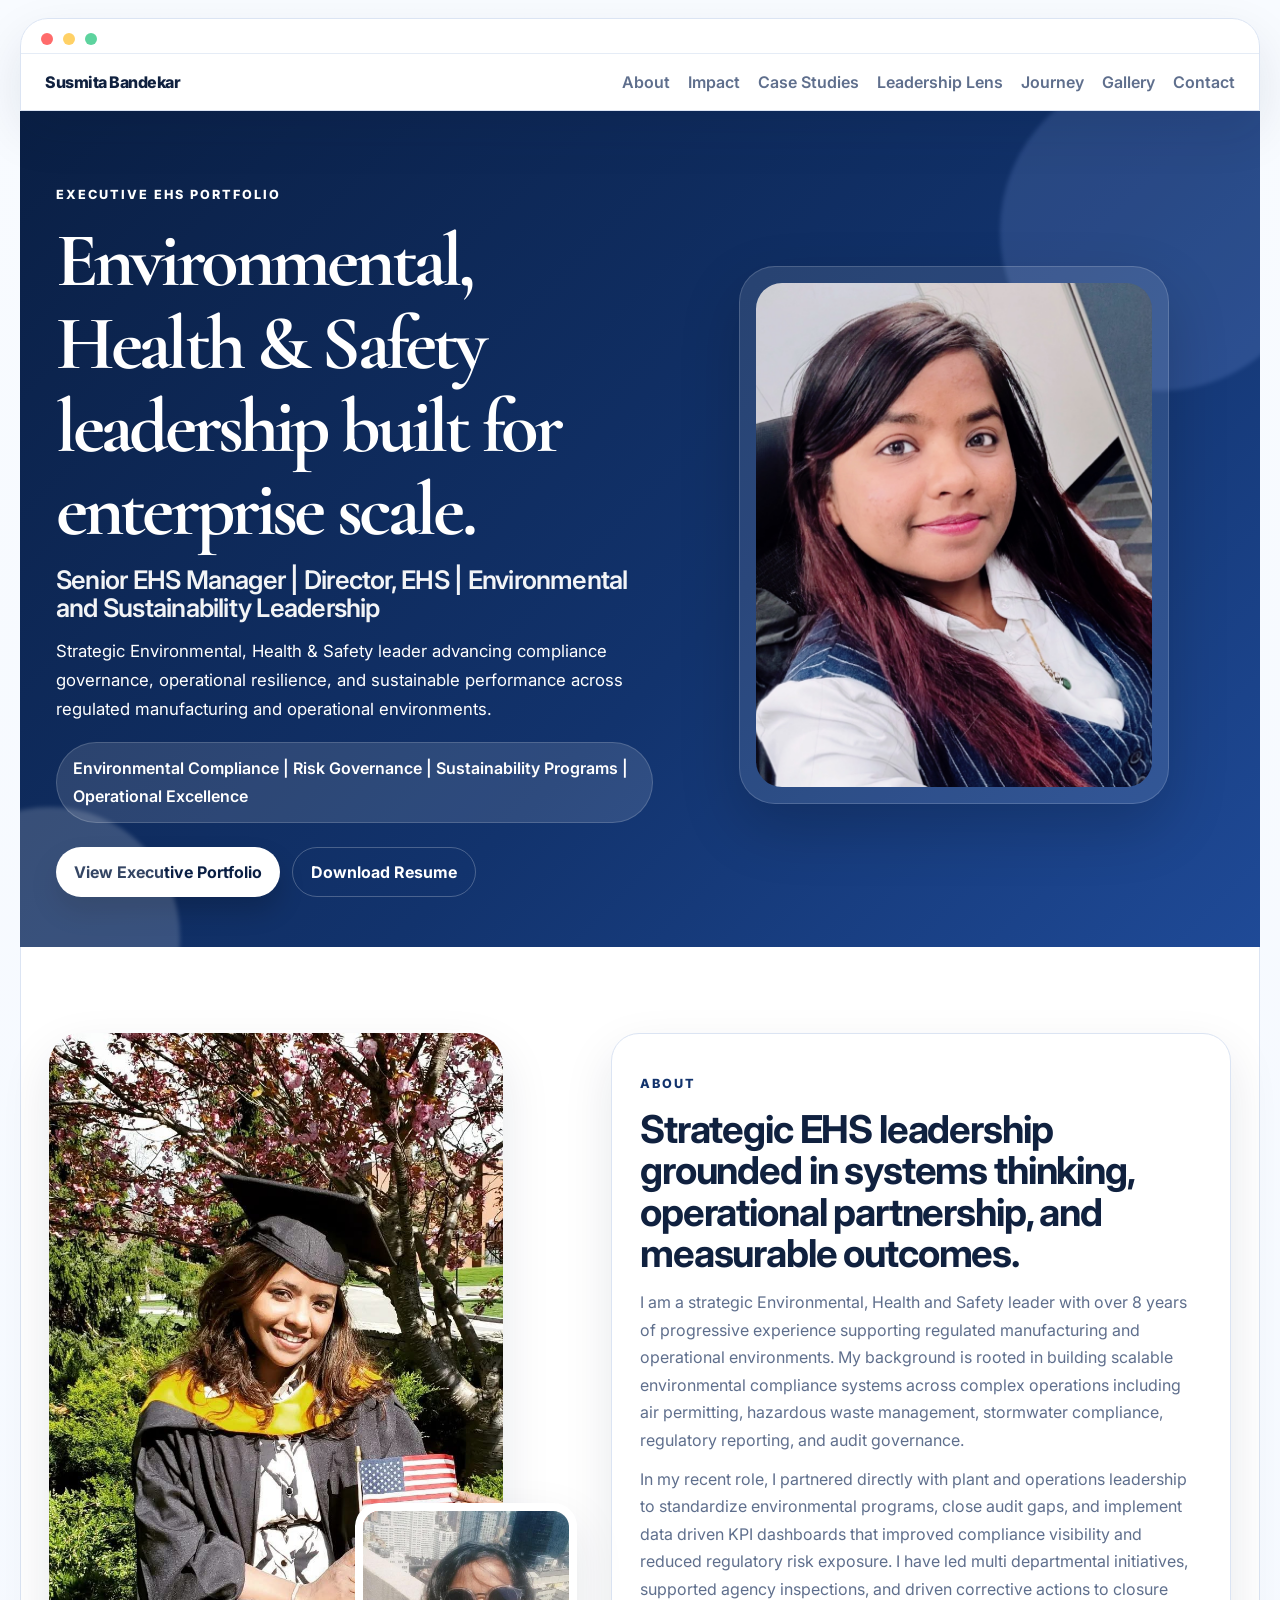
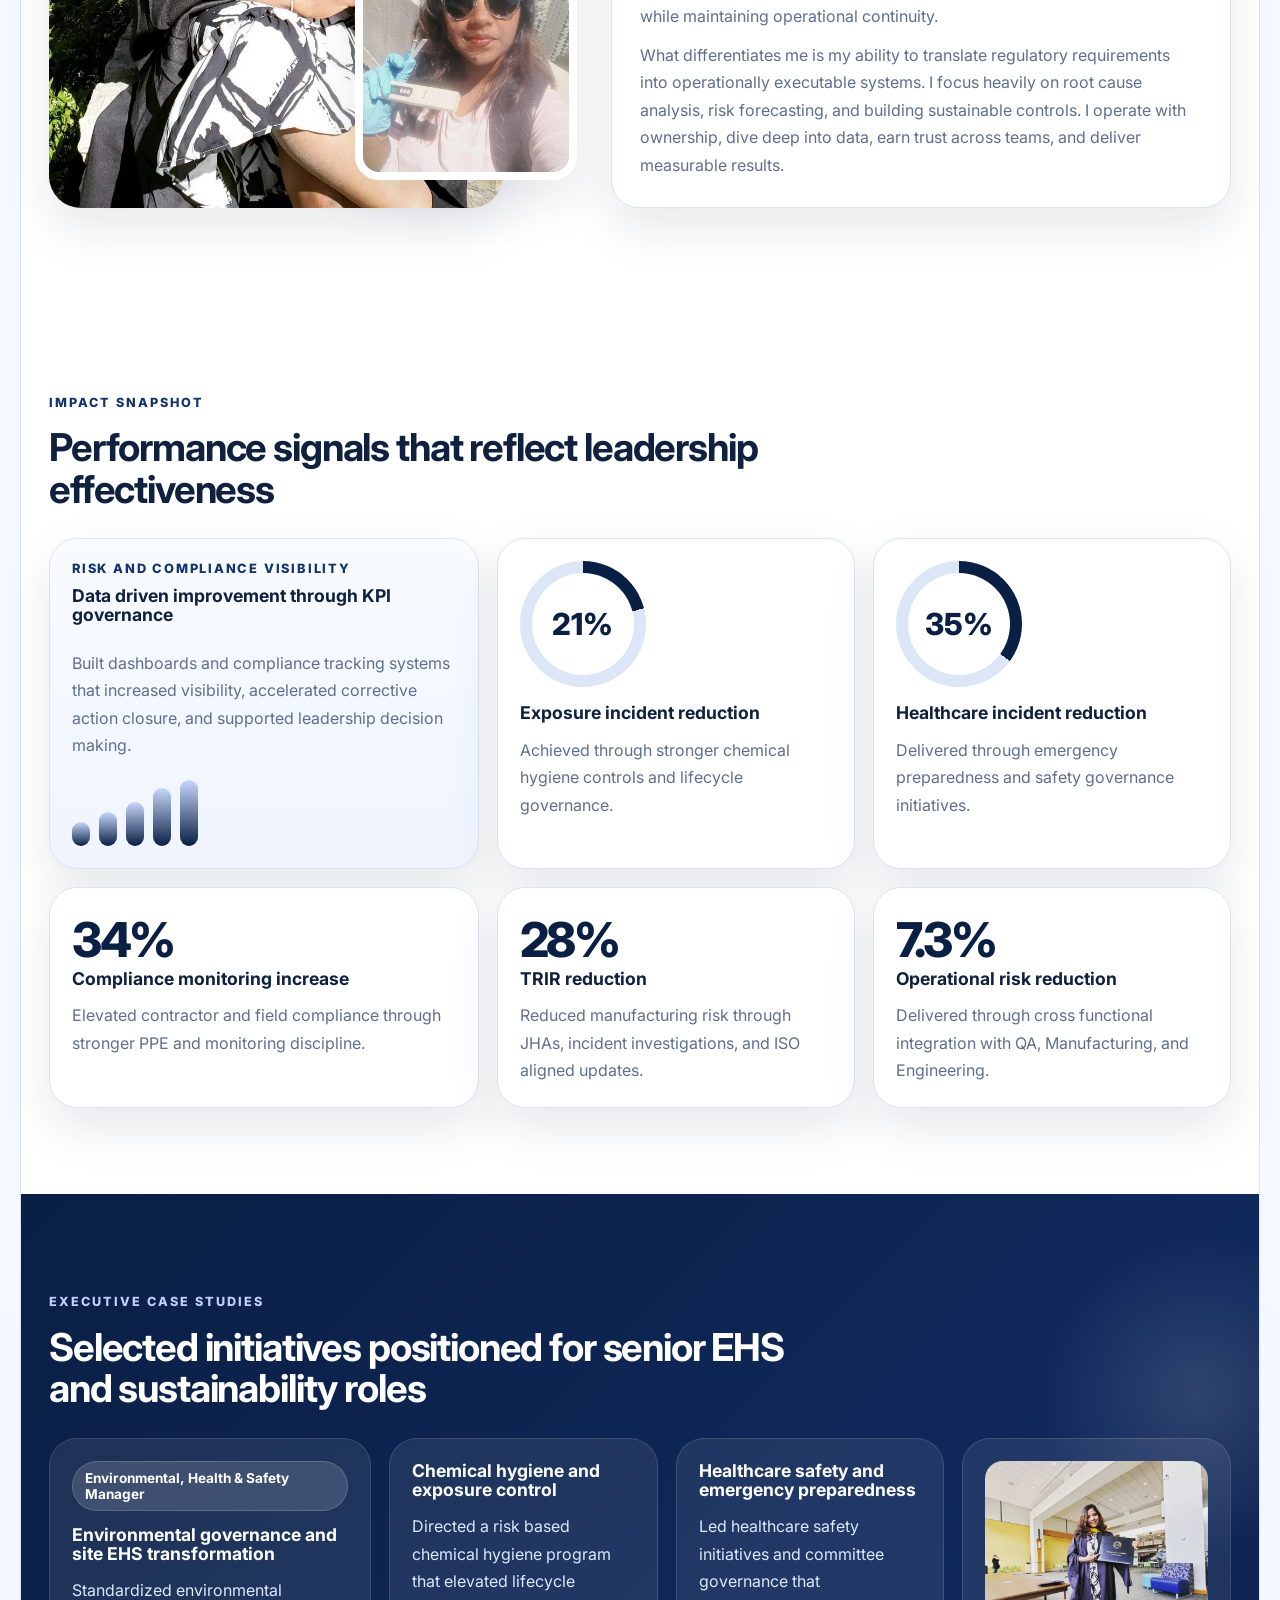
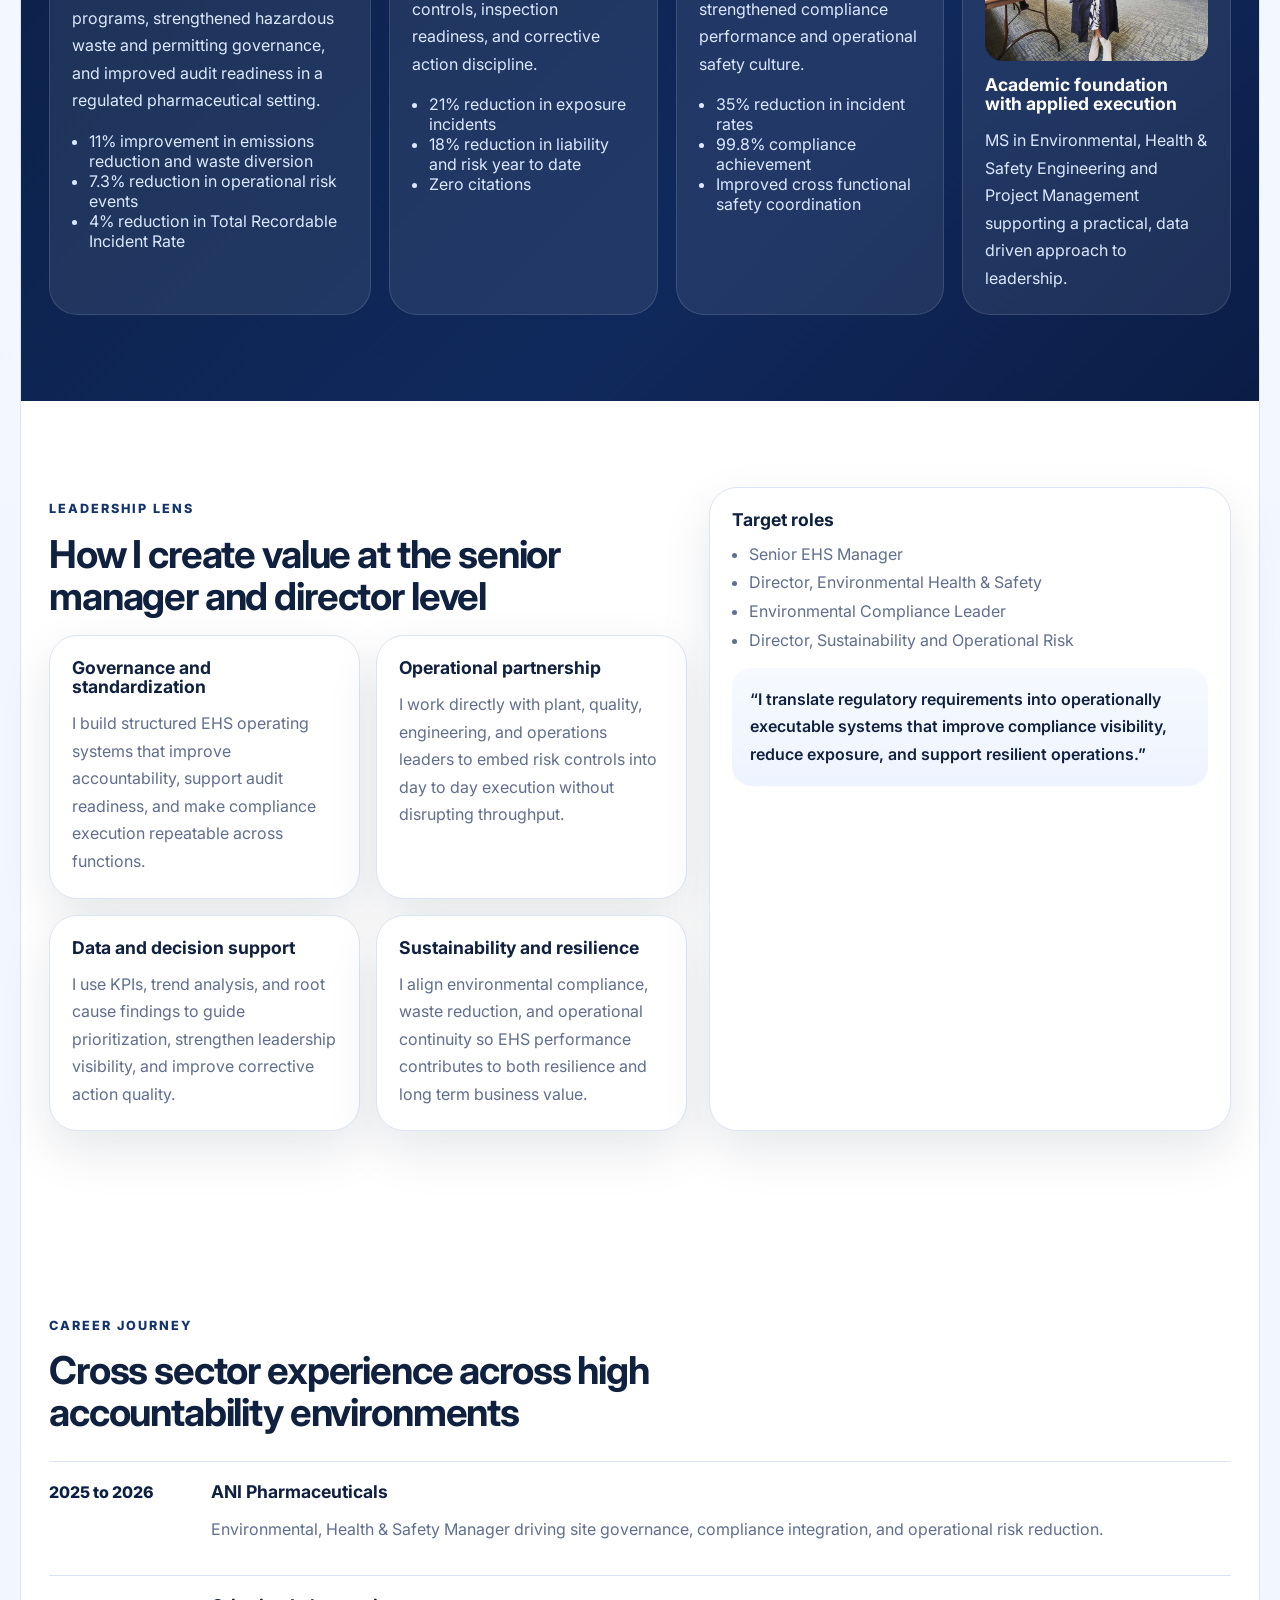
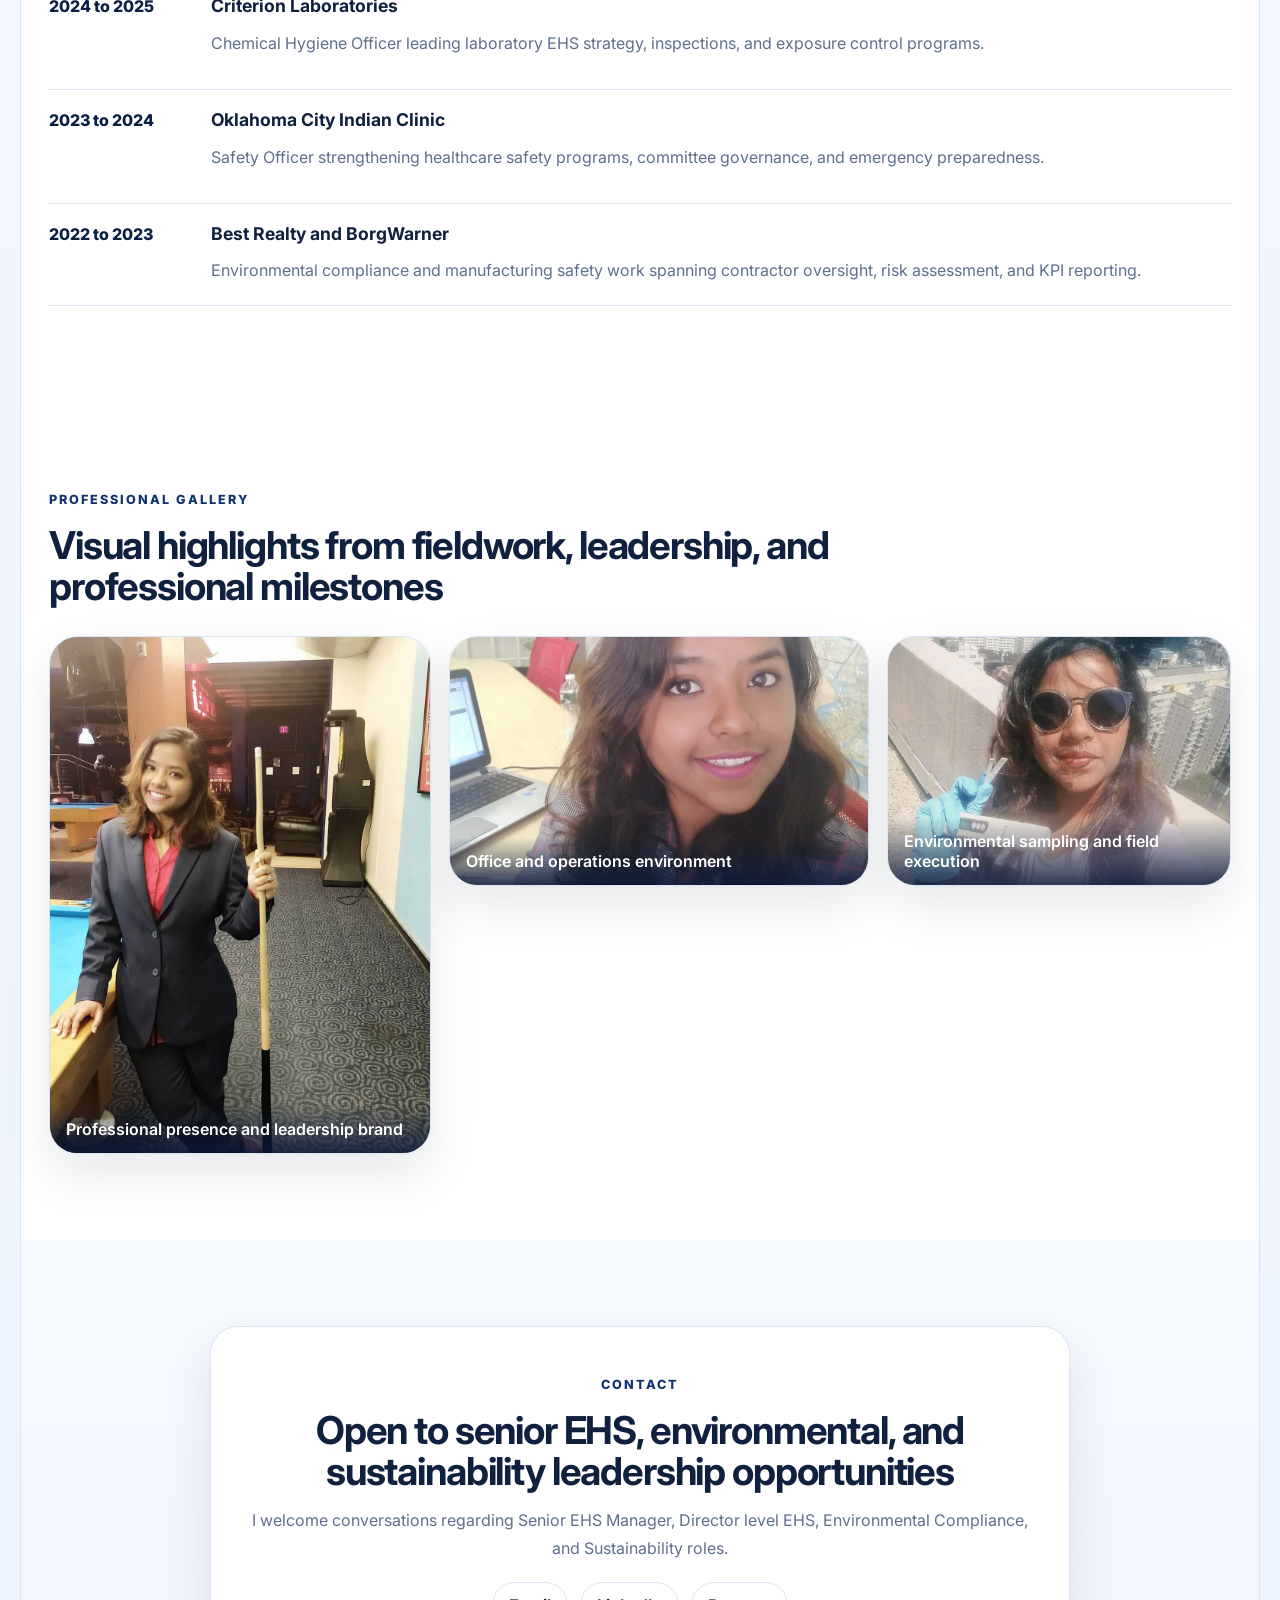
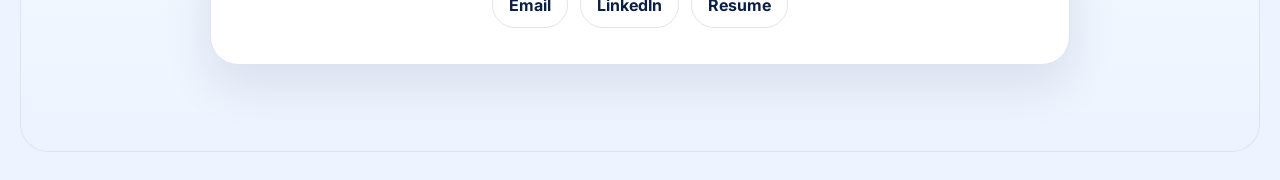
==== commit 14ada280: "Add files via upload" ====
--- a/index.html
+++ b/index.html
@@ -4,7 +4,7 @@
   <meta charset="UTF-8" />
   <meta name="viewport" content="width=device-width, initial-scale=1.0" />
   <title>Susmita Bandekar | Executive EHS Portfolio</title>
-  <meta name="description" content="Executive portfolio of Susmita Bandekar, Environmental, Health & Safety leader focused on compliance governance, enterprise risk reduction, and sustainability." />
+  <meta name="description" content="Executive portfolio of Susmita Bandekar, Environmental, Health and Safety leader focused on compliance governance, enterprise risk reduction, and sustainability." />
   <link rel="preconnect" href="https://fonts.googleapis.com">
   <link rel="preconnect" href="https://fonts.gstatic.com" crossorigin>
   <link href="https://fonts.googleapis.com/css2?family=Inter:wght@400;500;600;700;800&family=Cormorant+Garamond:wght@600;700&display=swap" rel="stylesheet">
@@ -35,12 +35,12 @@
         <div class="hero-copy">
           <p class="eyebrow">Executive EHS Portfolio</p>
           <h1>Environmental, Health &amp; Safety leadership built for enterprise scale.</h1>
-          <h2>Senior EHS Manager · Director, EHS · Environmental &amp; Sustainability Leadership</h2>
+          <h2>Senior EHS Manager | Director, EHS | Environmental and Sustainability Leadership</h2>
           <p class="lead">
             Strategic Environmental, Health &amp; Safety leader advancing compliance governance,
             operational resilience, and sustainable performance across regulated manufacturing and operational environments.
           </p>
-          <p class="headline-pill">Environmental Compliance | Risk &amp; Governance | Sustainability Programs | Operational Excellence</p>
+          <p class="headline-pill">Environmental Compliance | Risk Governance | Sustainability Programs | Operational Excellence</p>
 
           <div class="cta-row">
             <a class="button primary" href="#case-studies">View Executive Portfolio</a>
@@ -52,34 +52,26 @@
           <div class="hero-photo-card">
             <img src="profile.jpg" alt="Professional headshot of Susmita Bandekar" />
           </div>
-          <div class="hero-note note-one">
-            <strong>Director-level focus</strong>
-            <span>Governance, risk forecasting, and sustainable control design</span>
-          </div>
-          <div class="hero-note note-two">
-            <strong>Executive value</strong>
-            <span>Translating regulatory requirements into scalable operating systems</span>
-          </div>
         </div>
       </section>
 
       <section id="about" class="section about-grid">
         <div class="about-image-wrap">
-          <img class="about-main" src="field.jpg" alt="Susmita Bandekar conducting environmental fieldwork" />
-          <img class="about-accent" src="grad.jpg" alt="Susmita Bandekar in graduation attire" />
+          <img class="about-main" src="grad.jpg" alt="Susmita Bandekar in graduation attire" />
+          <img class="about-accent" src="field.jpg" alt="Susmita Bandekar conducting environmental fieldwork" />
         </div>
 
         <div class="about-copy content-card">
           <p class="section-label">About</p>
           <h2>Strategic EHS leadership grounded in systems thinking, operational partnership, and measurable outcomes.</h2>
           <p>
-            I am a strategic Environmental, Health and Safety leader with over 8 years of progressive experience supporting regulated manufacturing and operational environments. My background is rooted in building scalable environmental compliance systems across complex operations including air-permitting, hazardous waste management, stormwater compliance, regulatory reporting, and audit governance.
+            I am a strategic Environmental, Health and Safety leader with over 8 years of progressive experience supporting regulated manufacturing and operational environments. My background is rooted in building scalable environmental compliance systems across complex operations including air permitting, hazardous waste management, stormwater compliance, regulatory reporting, and audit governance.
           </p>
           <p>
-            In my recent role, I partnered directly with plant and operations leadership to standardize environmental programs, close audit gaps, and implemented data-driven KPI dashboards that improved compliance visibility and reduced regulatory risk exposure. I've led multi-departmental initiatives, supported agency inspections, and driven corrective actions to closure while maintaining operational continuity.
+            In my recent role, I partnered directly with plant and operations leadership to standardize environmental programs, close audit gaps, and implement data driven KPI dashboards that improved compliance visibility and reduced regulatory risk exposure. I have led multi departmental initiatives, supported agency inspections, and driven corrective actions to closure while maintaining operational continuity.
           </p>
           <p>
-            What differentiates me is my ability to translate regulatory requirements into operationally executable systems. I focus heavily on root cause analysis, risk forecasting and building sustainable controls—not just fixing findings. I naturally align with principles like ownership, diving deep into data, earning trust across teams, and delivering measurable results.
+            What differentiates me is my ability to translate regulatory requirements into operationally executable systems. I focus heavily on root cause analysis, risk forecasting, and building sustainable controls. I operate with ownership, dive deep into data, earn trust across teams, and deliver measurable results.
           </p>
         </div>
       </section>
@@ -92,10 +84,10 @@
 
         <div class="metrics-grid">
           <article class="metric-card featured-metric">
-            <div class="metric-kicker">Risk &amp; compliance visibility</div>
-            <h3>Data-driven improvement through KPI governance</h3>
-            <p>
-              Built dashboards and compliance tracking systems that increased visibility, accelerated corrective action closure, and supported leadership decision-making.
+            <div class="metric-kicker">Risk and compliance visibility</div>
+            <h3>Data driven improvement through KPI governance</h3>
+            <p>
+              Built dashboards and compliance tracking systems that increased visibility, accelerated corrective action closure, and supported leadership decision making.
             </p>
             <div class="mini-chart">
               <span></span><span></span><span></span><span></span><span></span>
@@ -105,7 +97,7 @@
           <article class="metric-card">
             <div class="ring" style="--value:21"><span>21%</span></div>
             <h3>Exposure incident reduction</h3>
-            <p>Achieved through strengthened chemical hygiene controls and lifecycle governance.</p>
+            <p>Achieved through stronger chemical hygiene controls and lifecycle governance.</p>
           </article>
 
           <article class="metric-card">
@@ -123,13 +115,13 @@
           <article class="metric-card">
             <div class="metric-number">28%</div>
             <h3>TRIR reduction</h3>
-            <p>Reduced manufacturing risk through JHAs, incident investigations, and ISO-aligned updates.</p>
+            <p>Reduced manufacturing risk through JHAs, incident investigations, and ISO aligned updates.</p>
           </article>
 
           <article class="metric-card">
             <div class="metric-number">7.3%</div>
             <h3>Operational risk reduction</h3>
-            <p>Delivered through cross-functional integration with QA, Manufacturing, and Engineering.</p>
+            <p>Delivered through cross functional integration with QA, Manufacturing, and Engineering.</p>
           </article>
         </div>
       </section>
@@ -143,10 +135,9 @@
         <div class="case-grid">
           <article class="case-card feature-case">
             <div class="case-topline">
-              <span class="chip">ANI Pharmaceuticals</span>
               <span class="chip soft">Environmental, Health &amp; Safety Manager</span>
             </div>
-            <h3>Environmental governance and site-level EHS transformation</h3>
+            <h3>Environmental governance and site EHS transformation</h3>
             <p>
               Standardized environmental programs, strengthened hazardous waste and permitting governance, and improved audit readiness in a regulated pharmaceutical setting.
             </p>
@@ -160,11 +151,11 @@
           <article class="case-card">
             <h3>Chemical hygiene and exposure control</h3>
             <p>
-              Directed a risk-based chemical hygiene program that elevated lifecycle controls, inspection readiness, and corrective action discipline.
+              Directed a risk based chemical hygiene program that elevated lifecycle controls, inspection readiness, and corrective action discipline.
             </p>
             <ul>
               <li>21% reduction in exposure incidents</li>
-              <li>18% reduction in liability and risk year-to-date</li>
+              <li>18% reduction in liability and risk year to date</li>
               <li>Zero citations</li>
             </ul>
           </article>
@@ -177,7 +168,7 @@
             <ul>
               <li>35% reduction in incident rates</li>
               <li>99.8% compliance achievement</li>
-              <li>Improved cross-functional safety coordination</li>
+              <li>Improved cross functional safety coordination</li>
             </ul>
           </article>
 
@@ -186,7 +177,7 @@
             <div>
               <h3>Academic foundation with applied execution</h3>
               <p>
-                MS in Environmental, Health &amp; Safety Engineering and Project Management supporting a practical, data-driven approach to leadership.
+                MS in Environmental, Health &amp; Safety Engineering and Project Management supporting a practical, data driven approach to leadership.
               </p>
             </div>
           </article>
@@ -199,20 +190,20 @@
           <h2>How I create value at the senior manager and director level</h2>
           <div class="leadership-list">
             <article>
-              <h3>Governance</h3>
-              <p>Builds environmental and safety systems that hold up during audits, agency interactions, and executive reviews.</p>
+              <h3>Governance and standardization</h3>
+              <p>I build structured EHS operating systems that improve accountability, support audit readiness, and make compliance execution repeatable across functions.</p>
             </article>
             <article>
-              <h3>Risk forecasting</h3>
-              <p>Identifies upstream risk patterns early and converts them into sustainable controls, not temporary fixes.</p>
+              <h3>Operational partnership</h3>
+              <p>I work directly with plant, quality, engineering, and operations leaders to embed risk controls into day to day execution without disrupting throughput.</p>
             </article>
             <article>
-              <h3>Operational influence</h3>
-              <p>Partners with plant, engineering, quality, and operations leadership to embed compliance into execution.</p>
+              <h3>Data and decision support</h3>
+              <p>I use KPIs, trend analysis, and root cause findings to guide prioritization, strengthen leadership visibility, and improve corrective action quality.</p>
             </article>
             <article>
-              <h3>Metrics and narrative</h3>
-              <p>Uses KPIs, trends, and executive reporting to drive alignment, visibility, and action.</p>
+              <h3>Sustainability and resilience</h3>
+              <p>I align environmental compliance, waste reduction, and operational continuity so EHS performance contributes to both resilience and long term business value.</p>
             </article>
           </div>
         </div>
@@ -223,7 +214,7 @@
             <li>Senior EHS Manager</li>
             <li>Director, Environmental Health &amp; Safety</li>
             <li>Environmental Compliance Leader</li>
-            <li>Director, Sustainability &amp; Operational Risk</li>
+            <li>Director, Sustainability and Operational Risk</li>
           </ul>
           <div class="quote-box">
             <p>
@@ -236,35 +227,35 @@
       <section id="journey" class="section">
         <div class="section-head">
           <p class="section-label">Career journey</p>
-          <h2>Cross-sector experience across high-accountability environments</h2>
+          <h2>Cross sector experience across high accountability environments</h2>
         </div>
 
         <div class="timeline">
           <article>
-            <div class="time">2025–2026</div>
+            <div class="time">2025 to 2026</div>
             <div>
               <h3>ANI Pharmaceuticals</h3>
-              <p>Environmental, Health &amp; Safety Manager driving site-level governance, compliance integration, and operational risk reduction.</p>
+              <p>Environmental, Health &amp; Safety Manager driving site governance, compliance integration, and operational risk reduction.</p>
             </div>
           </article>
           <article>
-            <div class="time">2024–2025</div>
+            <div class="time">2024 to 2025</div>
             <div>
               <h3>Criterion Laboratories</h3>
               <p>Chemical Hygiene Officer leading laboratory EHS strategy, inspections, and exposure control programs.</p>
             </div>
           </article>
           <article>
-            <div class="time">2023–2024</div>
+            <div class="time">2023 to 2024</div>
             <div>
               <h3>Oklahoma City Indian Clinic</h3>
               <p>Safety Officer strengthening healthcare safety programs, committee governance, and emergency preparedness.</p>
             </div>
           </article>
           <article>
-            <div class="time">2022–2023</div>
-            <div>
-              <h3>Best Realty &amp; BorgWarner</h3>
+            <div class="time">2022 to 2023</div>
+            <div>
+              <h3>Best Realty and BorgWarner</h3>
               <p>Environmental compliance and manufacturing safety work spanning contractor oversight, risk assessment, and KPI reporting.</p>
             </div>
           </article>
@@ -277,14 +268,10 @@
           <h2>Visual highlights from fieldwork, leadership, and professional milestones</h2>
         </div>
 
-        <div class="gallery-grid">
+        <div class="gallery-grid gallery-three">
           <figure class="gallery-item tall">
             <img src="professional.jpg" alt="Susmita Bandekar in a business suit" />
             <figcaption>Professional presence and leadership brand</figcaption>
-          </figure>
-          <figure class="gallery-item wide headshot-bottom">
-            <img src="profile.jpg" alt="Susmita Bandekar headshot" />
-            <figcaption>Executive headshot</figcaption>
           </figure>
           <figure class="gallery-item">
             <img src="office.jpg" alt="Susmita Bandekar in an office setting" />
@@ -302,7 +289,7 @@
           <p class="section-label">Contact</p>
           <h2>Open to senior EHS, environmental, and sustainability leadership opportunities</h2>
           <p>
-            I welcome conversations regarding Senior EHS Manager, Director-level EHS, Environmental Compliance, and Sustainability roles.
+            I welcome conversations regarding Senior EHS Manager, Director level EHS, Environmental Compliance, and Sustainability roles.
           </p>
           <div class="contact-links">
             <a href="mailto:bandekarsusmita@gmail.com">Email</a>
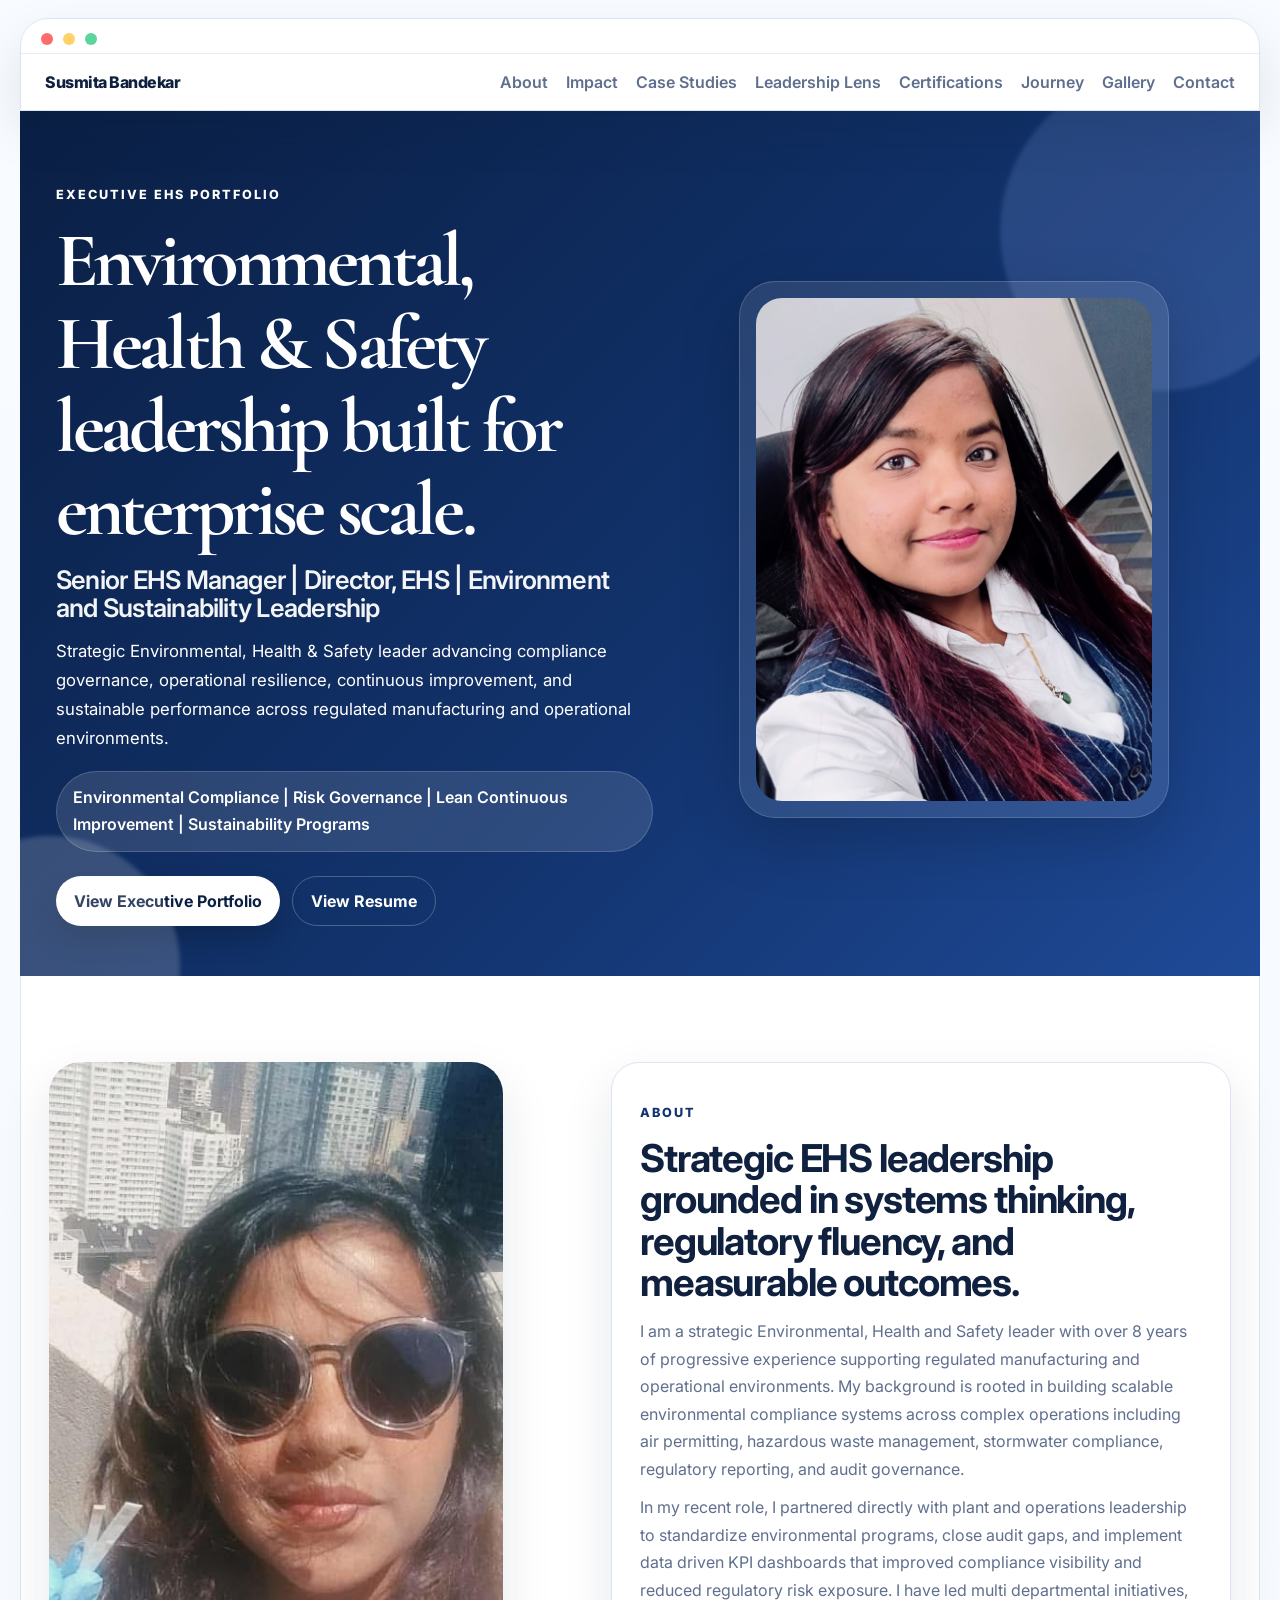
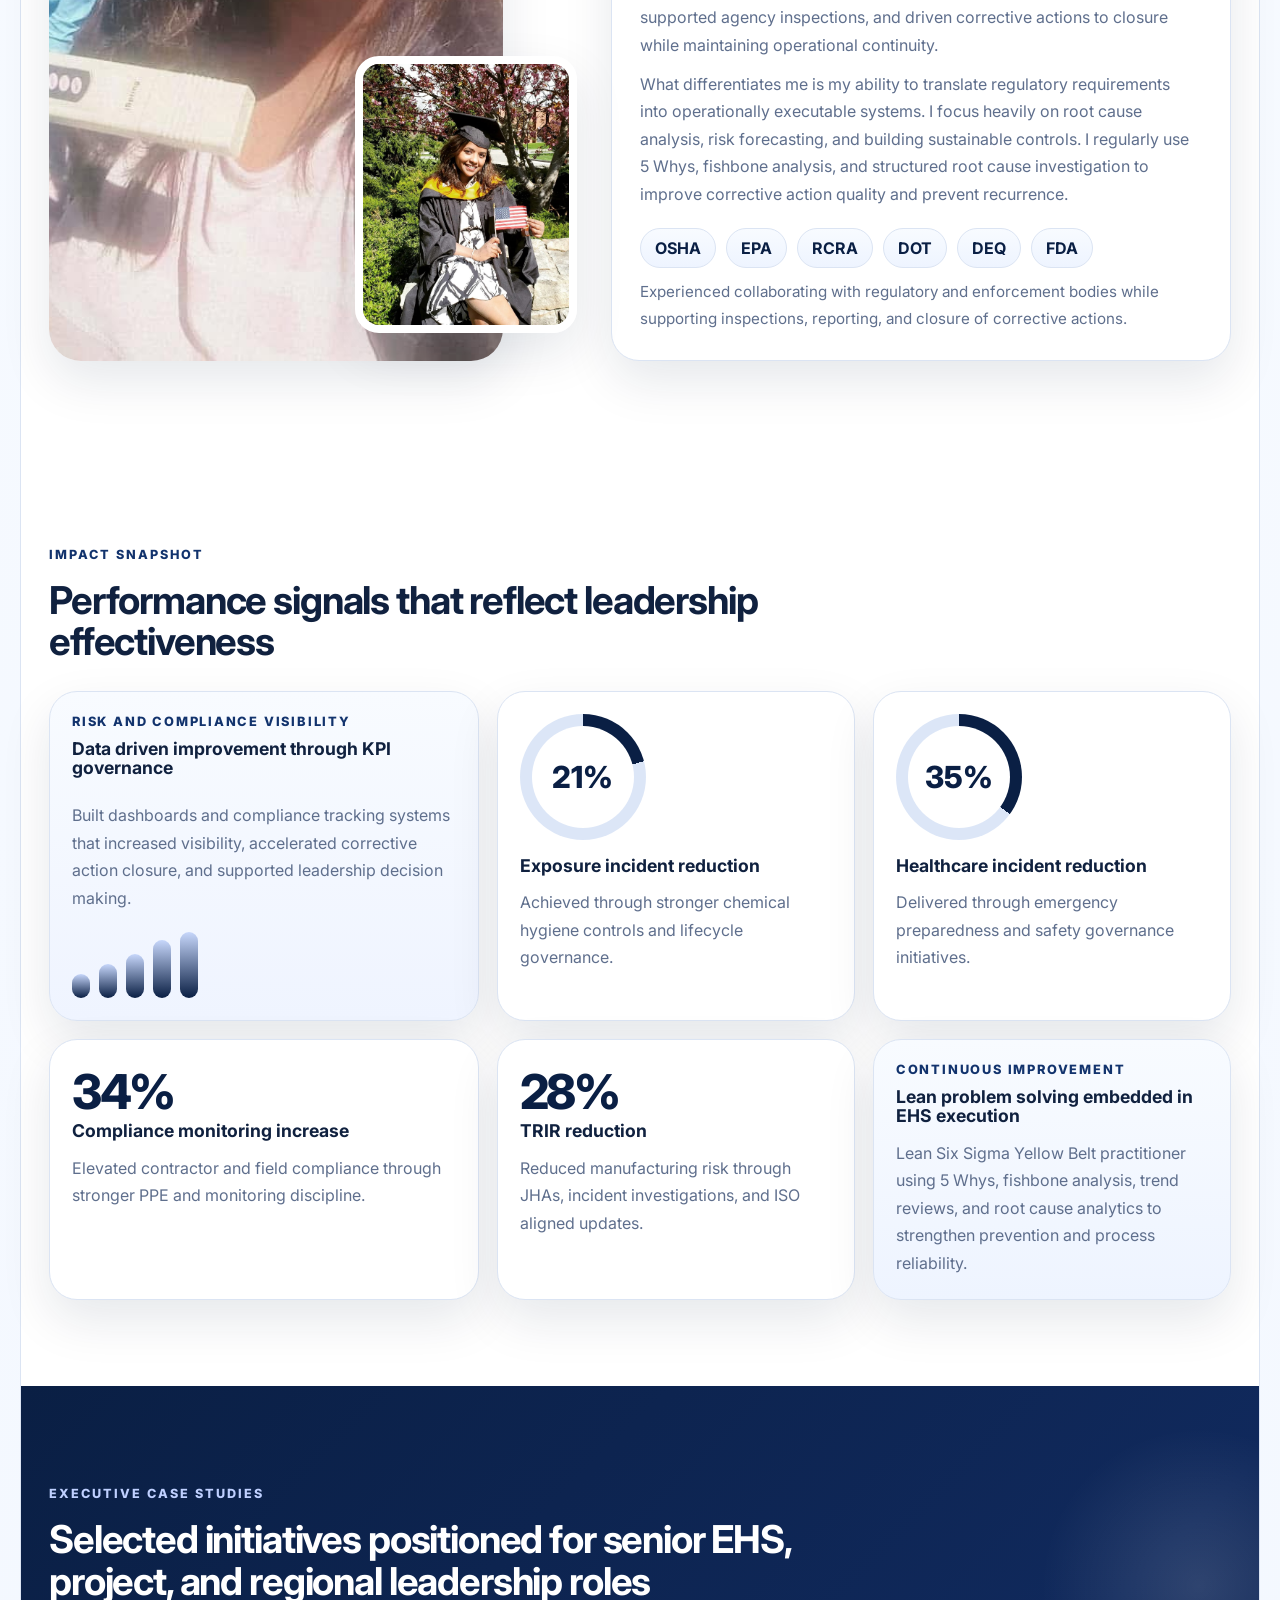
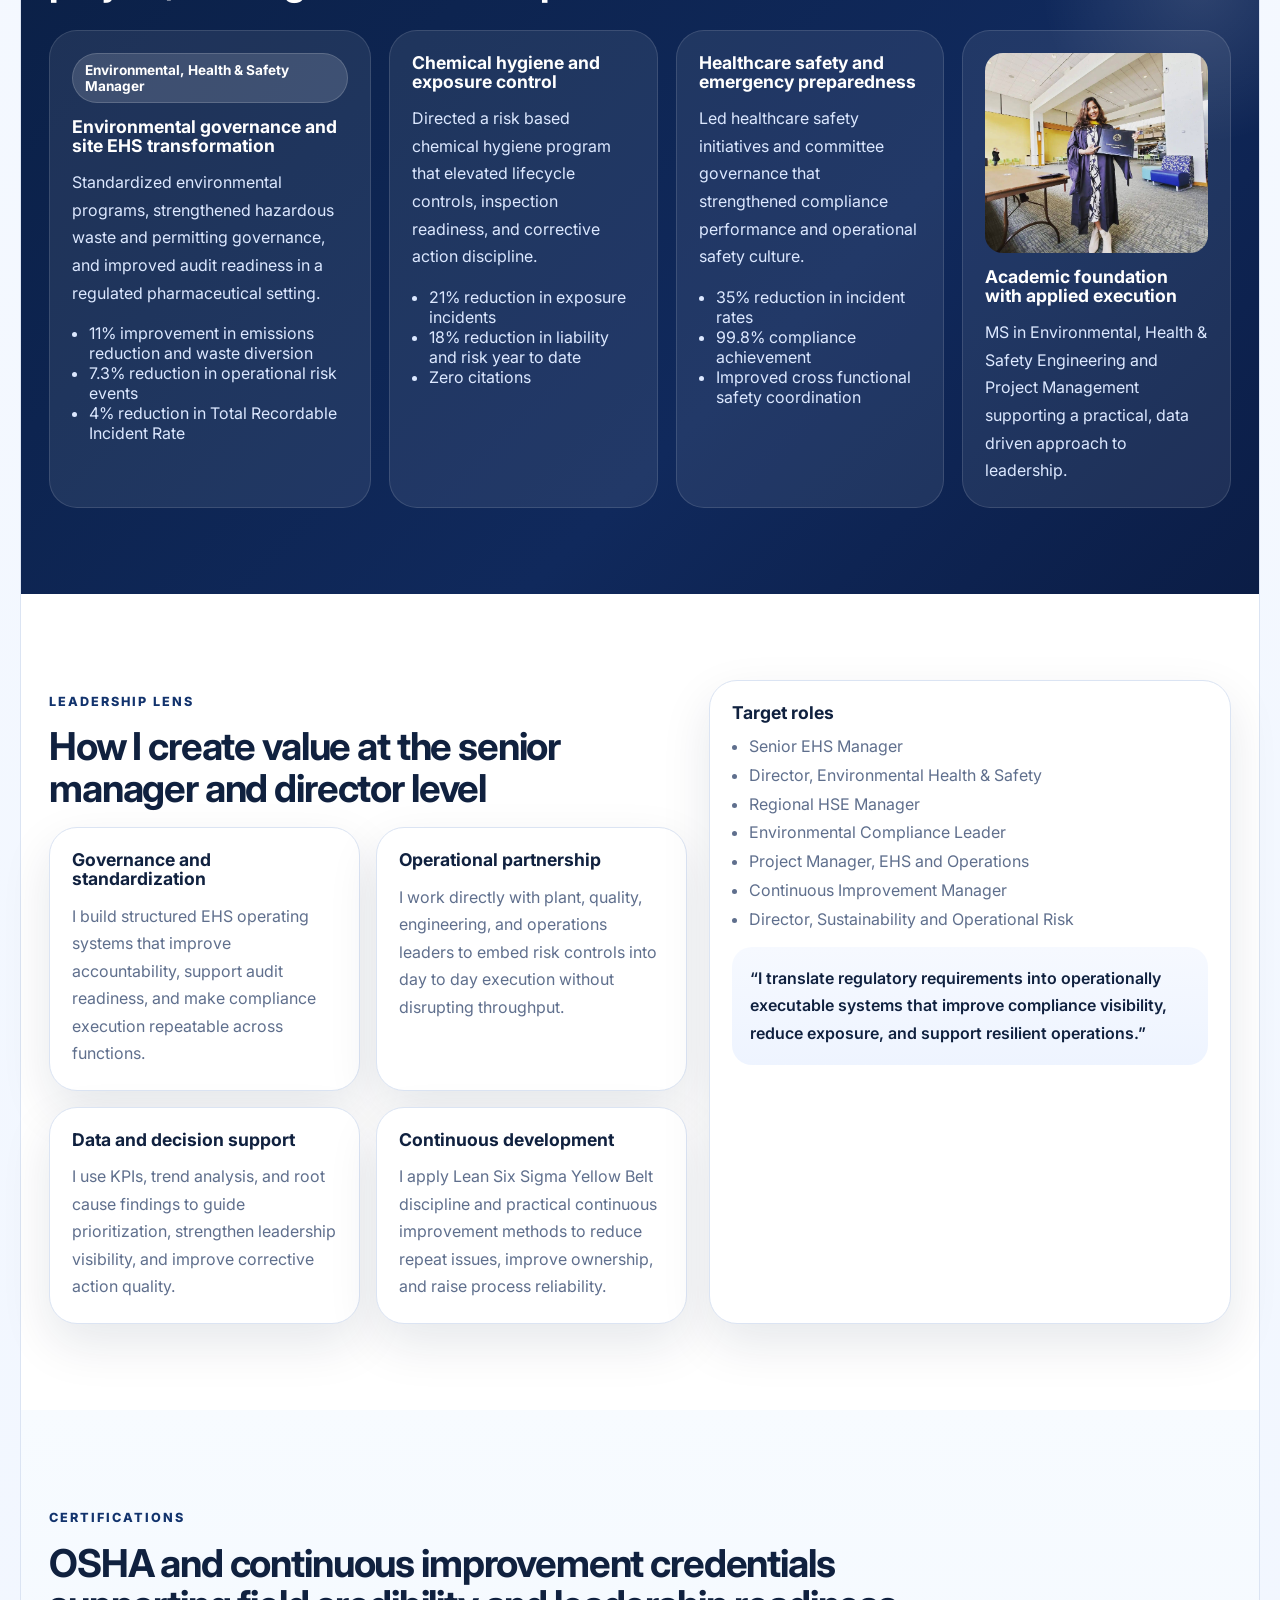
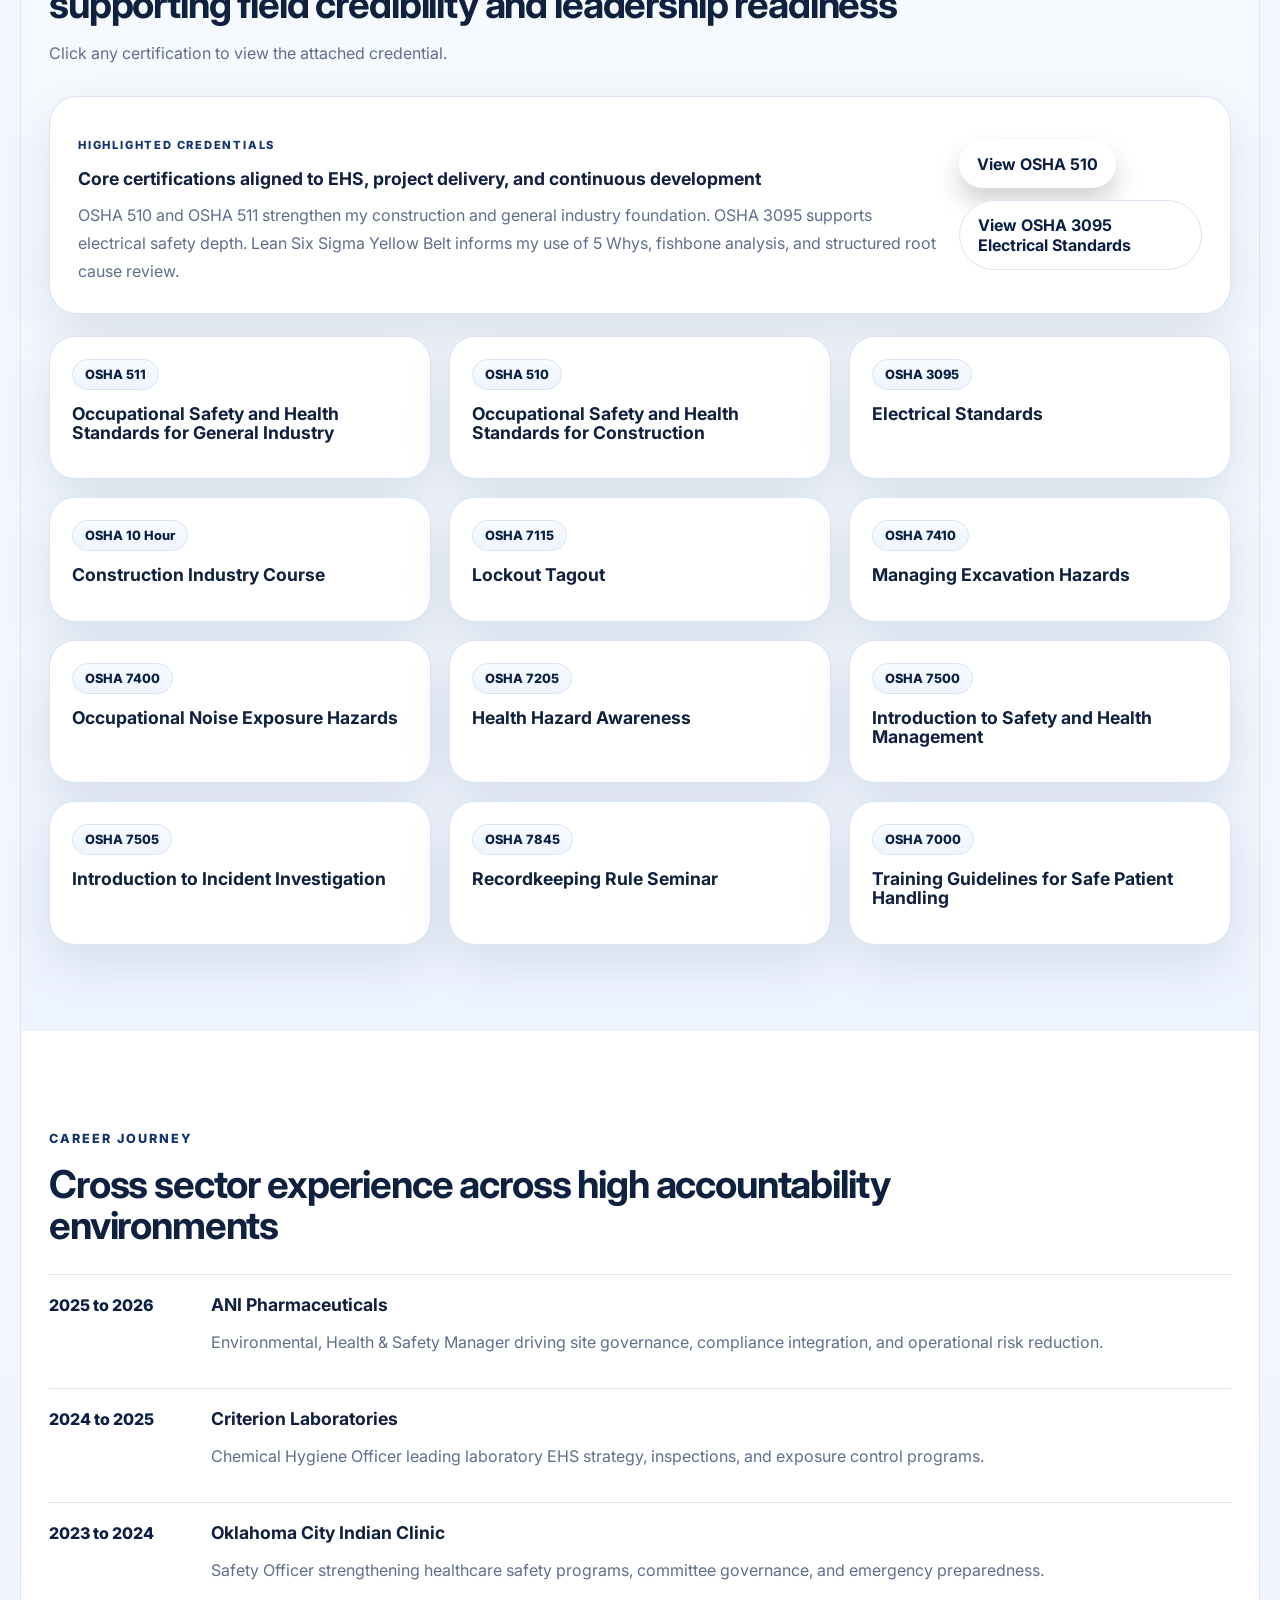
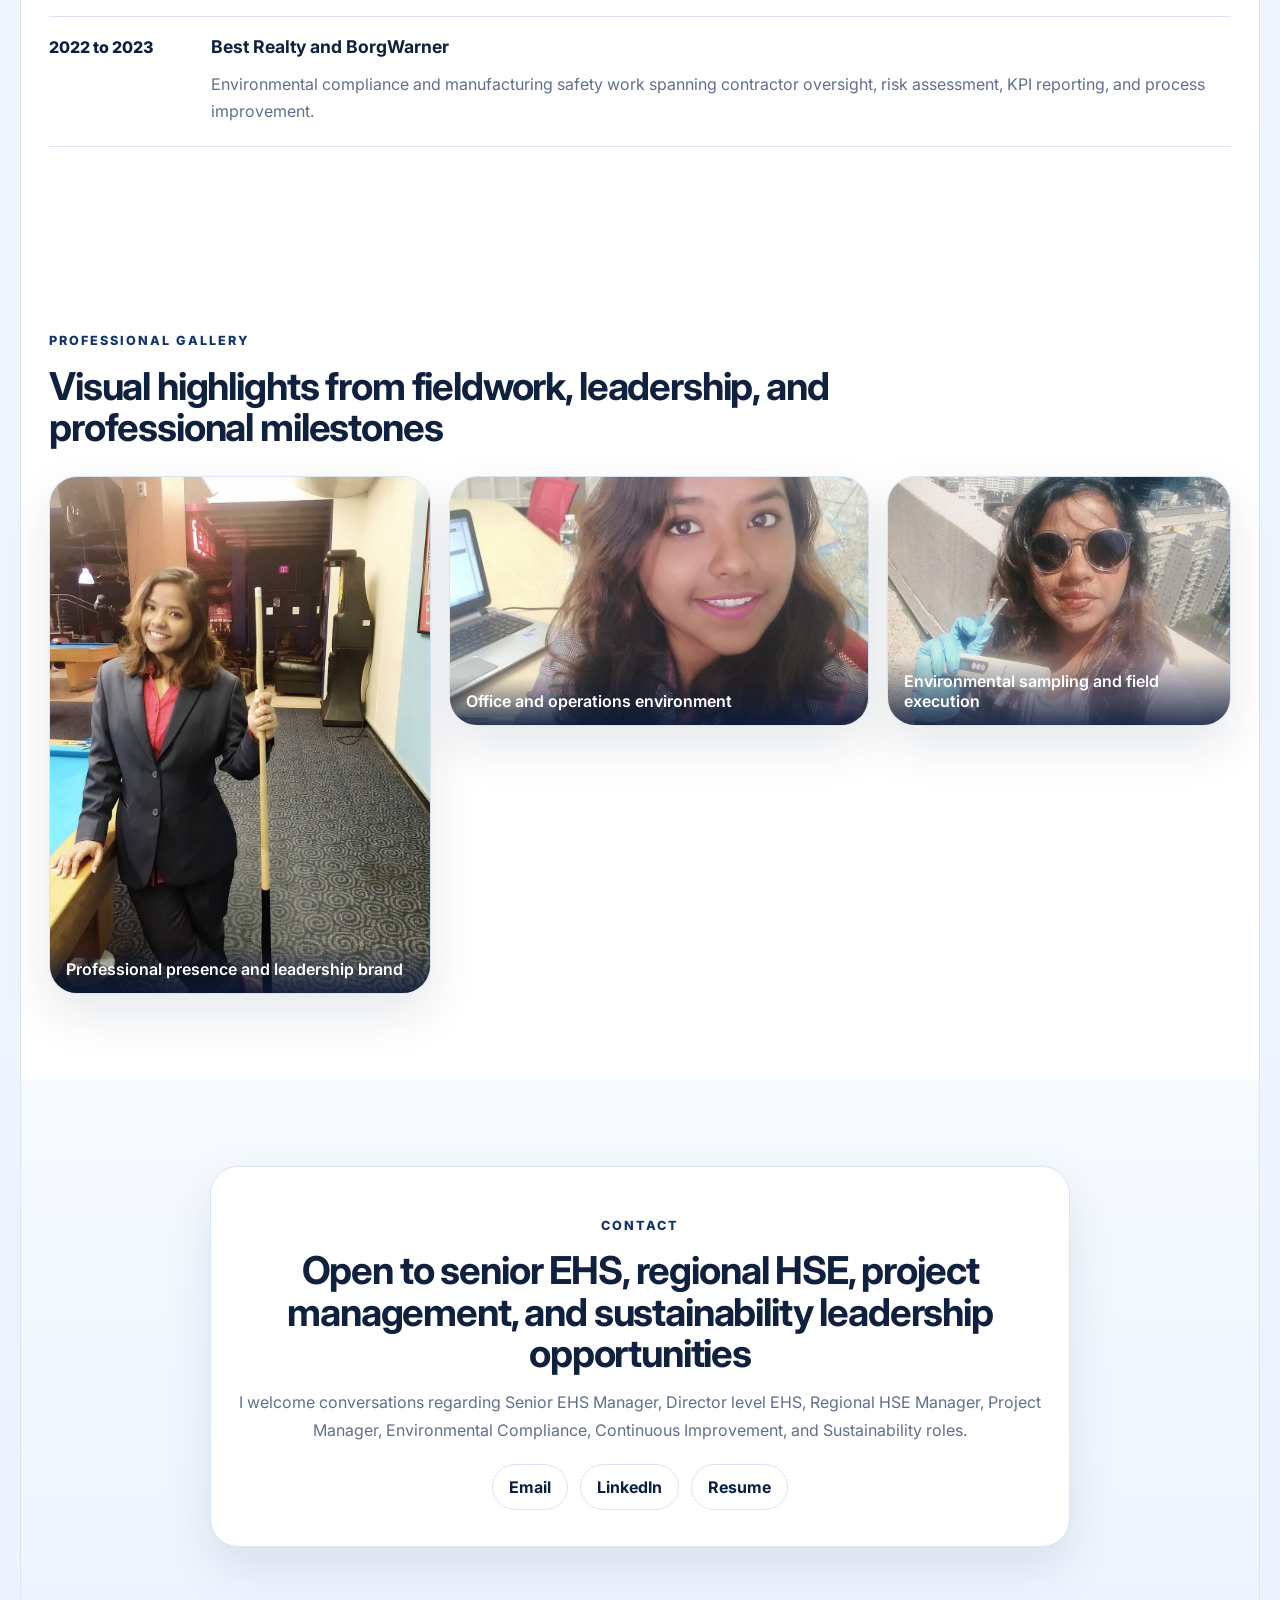
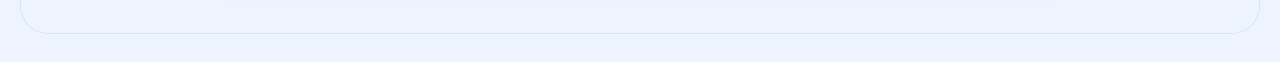
==== commit fc561fc9: "Add files via upload" ====
--- a/index.html
+++ b/index.html
@@ -4,7 +4,7 @@
   <meta charset="UTF-8" />
   <meta name="viewport" content="width=device-width, initial-scale=1.0" />
   <title>Susmita Bandekar | Executive EHS Portfolio</title>
-  <meta name="description" content="Executive portfolio of Susmita Bandekar, Environmental, Health and Safety leader focused on compliance governance, enterprise risk reduction, and sustainability." />
+  <meta name="description" content="Executive portfolio of Susmita Bandekar, Environmental, Health and Safety leader focused on compliance governance, enterprise risk reduction, continuous improvement, and sustainability." />
   <link rel="preconnect" href="https://fonts.googleapis.com">
   <link rel="preconnect" href="https://fonts.gstatic.com" crossorigin>
   <link href="https://fonts.googleapis.com/css2?family=Inter:wght@400;500;600;700;800&family=Cormorant+Garamond:wght@600;700&display=swap" rel="stylesheet">
@@ -23,6 +23,7 @@
           <a href="#impact">Impact</a>
           <a href="#case-studies">Case Studies</a>
           <a href="#leadership">Leadership Lens</a>
+          <a href="#certifications">Certifications</a>
           <a href="#journey">Journey</a>
           <a href="#gallery">Gallery</a>
           <a href="#contact">Contact</a>
@@ -35,16 +36,16 @@
         <div class="hero-copy">
           <p class="eyebrow">Executive EHS Portfolio</p>
           <h1>Environmental, Health &amp; Safety leadership built for enterprise scale.</h1>
-          <h2>Senior EHS Manager | Director, EHS | Environmental and Sustainability Leadership</h2>
+          <h2>Senior EHS Manager | Director, EHS | Environment and Sustainability Leadership</h2>
           <p class="lead">
             Strategic Environmental, Health &amp; Safety leader advancing compliance governance,
-            operational resilience, and sustainable performance across regulated manufacturing and operational environments.
-          </p>
-          <p class="headline-pill">Environmental Compliance | Risk Governance | Sustainability Programs | Operational Excellence</p>
+            operational resilience, continuous improvement, and sustainable performance across regulated manufacturing and operational environments.
+          </p>
+          <p class="headline-pill">Environmental Compliance | Risk Governance | Lean Continuous Improvement | Sustainability Programs</p>
 
           <div class="cta-row">
             <a class="button primary" href="#case-studies">View Executive Portfolio</a>
-            <a class="button secondary" href="resume.pdf" target="_blank" rel="noopener">Download Resume</a>
+            <a class="button secondary" href="resume.pdf" target="_blank" rel="noopener">View Resume</a>
           </div>
         </div>
 
@@ -57,13 +58,13 @@
 
       <section id="about" class="section about-grid">
         <div class="about-image-wrap">
-          <img class="about-main" src="grad.jpg" alt="Susmita Bandekar in graduation attire" />
-          <img class="about-accent" src="field.jpg" alt="Susmita Bandekar conducting environmental fieldwork" />
+          <img class="about-main" src="field.jpg" alt="Susmita Bandekar conducting environmental fieldwork" />
+          <img class="about-accent" src="grad.jpg" alt="Susmita Bandekar in graduation attire" />
         </div>
 
         <div class="about-copy content-card">
           <p class="section-label">About</p>
-          <h2>Strategic EHS leadership grounded in systems thinking, operational partnership, and measurable outcomes.</h2>
+          <h2>Strategic EHS leadership grounded in systems thinking, regulatory fluency, and measurable outcomes.</h2>
           <p>
             I am a strategic Environmental, Health and Safety leader with over 8 years of progressive experience supporting regulated manufacturing and operational environments. My background is rooted in building scalable environmental compliance systems across complex operations including air permitting, hazardous waste management, stormwater compliance, regulatory reporting, and audit governance.
           </p>
@@ -71,8 +72,17 @@
             In my recent role, I partnered directly with plant and operations leadership to standardize environmental programs, close audit gaps, and implement data driven KPI dashboards that improved compliance visibility and reduced regulatory risk exposure. I have led multi departmental initiatives, supported agency inspections, and driven corrective actions to closure while maintaining operational continuity.
           </p>
           <p>
-            What differentiates me is my ability to translate regulatory requirements into operationally executable systems. I focus heavily on root cause analysis, risk forecasting, and building sustainable controls. I operate with ownership, dive deep into data, earn trust across teams, and deliver measurable results.
-          </p>
+            What differentiates me is my ability to translate regulatory requirements into operationally executable systems. I focus heavily on root cause analysis, risk forecasting, and building sustainable controls. I regularly use 5 Whys, fishbone analysis, and structured root cause investigation to improve corrective action quality and prevent recurrence.
+          </p>
+          <div class="regulatory-strip">
+            <span>OSHA</span>
+            <span>EPA</span>
+            <span>RCRA</span>
+            <span>DOT</span>
+            <span>DEQ</span>
+            <span>FDA</span>
+          </div>
+          <p class="fine-note">Experienced collaborating with regulatory and enforcement bodies while supporting inspections, reporting, and closure of corrective actions.</p>
         </div>
       </section>
 
@@ -118,10 +128,10 @@
             <p>Reduced manufacturing risk through JHAs, incident investigations, and ISO aligned updates.</p>
           </article>
 
-          <article class="metric-card">
-            <div class="metric-number">7.3%</div>
-            <h3>Operational risk reduction</h3>
-            <p>Delivered through cross functional integration with QA, Manufacturing, and Engineering.</p>
+          <article class="metric-card improvement-card">
+            <div class="metric-kicker">Continuous improvement</div>
+            <h3>Lean problem solving embedded in EHS execution</h3>
+            <p>Lean Six Sigma Yellow Belt practitioner using 5 Whys, fishbone analysis, trend reviews, and root cause analytics to strengthen prevention and process reliability.</p>
           </article>
         </div>
       </section>
@@ -129,7 +139,7 @@
       <section id="case-studies" class="section dark-band">
         <div class="section-head light">
           <p class="section-label">Executive case studies</p>
-          <h2>Selected initiatives positioned for senior EHS and sustainability roles</h2>
+          <h2>Selected initiatives positioned for senior EHS, project, and regional leadership roles</h2>
         </div>
 
         <div class="case-grid">
@@ -202,8 +212,8 @@
               <p>I use KPIs, trend analysis, and root cause findings to guide prioritization, strengthen leadership visibility, and improve corrective action quality.</p>
             </article>
             <article>
-              <h3>Sustainability and resilience</h3>
-              <p>I align environmental compliance, waste reduction, and operational continuity so EHS performance contributes to both resilience and long term business value.</p>
+              <h3>Continuous development</h3>
+              <p>I apply Lean Six Sigma Yellow Belt discipline and practical continuous improvement methods to reduce repeat issues, improve ownership, and raise process reliability.</p>
             </article>
           </div>
         </div>
@@ -213,7 +223,10 @@
           <ul class="target-list">
             <li>Senior EHS Manager</li>
             <li>Director, Environmental Health &amp; Safety</li>
+            <li>Regional HSE Manager</li>
             <li>Environmental Compliance Leader</li>
+            <li>Project Manager, EHS and Operations</li>
+            <li>Continuous Improvement Manager</li>
             <li>Director, Sustainability and Operational Risk</li>
           </ul>
           <div class="quote-box">
@@ -221,6 +234,77 @@
               “I translate regulatory requirements into operationally executable systems that improve compliance visibility, reduce exposure, and support resilient operations.”
             </p>
           </div>
+        </div>
+      </section>
+
+      <section id="certifications" class="section cert-section">
+        <div class="section-head">
+          <p class="section-label">Certifications</p>
+          <h2>OSHA and continuous improvement credentials supporting field credibility and leadership readiness</h2>
+          <p>Click any certification to view the attached credential.</p>
+        </div>
+
+        <div class="cert-feature content-card">
+          <div>
+            <p class="section-label small-label">Highlighted credentials</p>
+            <h3>Core certifications aligned to EHS, project delivery, and continuous development</h3>
+            <p>OSHA 510 and OSHA 511 strengthen my construction and general industry foundation. OSHA 3095 supports electrical safety depth. Lean Six Sigma Yellow Belt informs my use of 5 Whys, fishbone analysis, and structured root cause review.</p>
+          </div>
+          <div class="cert-actions">
+            <a class="button primary" href="osha-510.pdf" target="_blank" rel="noopener">View OSHA 510</a>
+            <a class="button secondary navy-outline" href="osha-3095.pdf" target="_blank" rel="noopener">View OSHA 3095 Electrical Standards</a>
+          </div>
+        </div>
+
+        <div class="cert-grid">
+          <a class="cert-card" href="osha-511.pdf" target="_blank" rel="noopener">
+            <span class="cert-code">OSHA 511</span>
+            <h3>Occupational Safety and Health Standards for General Industry</h3>
+          </a>
+          <a class="cert-card" href="osha-510.pdf" target="_blank" rel="noopener">
+            <span class="cert-code">OSHA 510</span>
+            <h3>Occupational Safety and Health Standards for Construction</h3>
+          </a>
+          <a class="cert-card" href="osha-3095.pdf" target="_blank" rel="noopener">
+            <span class="cert-code">OSHA 3095</span>
+            <h3>Electrical Standards</h3>
+          </a>
+          <a class="cert-card" href="osha-10-hour-construction.pdf" target="_blank" rel="noopener">
+            <span class="cert-code">OSHA 10 Hour</span>
+            <h3>Construction Industry Course</h3>
+          </a>
+          <a class="cert-card" href="osha-7115-loto.pdf" target="_blank" rel="noopener">
+            <span class="cert-code">OSHA 7115</span>
+            <h3>Lockout Tagout</h3>
+          </a>
+          <a class="cert-card" href="osha-7410-excavation.pdf" target="_blank" rel="noopener">
+            <span class="cert-code">OSHA 7410</span>
+            <h3>Managing Excavation Hazards</h3>
+          </a>
+          <a class="cert-card" href="osha-7400-noise.pdf" target="_blank" rel="noopener">
+            <span class="cert-code">OSHA 7400</span>
+            <h3>Occupational Noise Exposure Hazards</h3>
+          </a>
+          <a class="cert-card" href="osha-7205-health-hazard.pdf" target="_blank" rel="noopener">
+            <span class="cert-code">OSHA 7205</span>
+            <h3>Health Hazard Awareness</h3>
+          </a>
+          <a class="cert-card" href="osha-7500-safety-health-management.pdf" target="_blank" rel="noopener">
+            <span class="cert-code">OSHA 7500</span>
+            <h3>Introduction to Safety and Health Management</h3>
+          </a>
+          <a class="cert-card" href="osha-7505-incident-investigation.pdf" target="_blank" rel="noopener">
+            <span class="cert-code">OSHA 7505</span>
+            <h3>Introduction to Incident Investigation</h3>
+          </a>
+          <a class="cert-card" href="osha-7845-recordkeeping.pdf" target="_blank" rel="noopener">
+            <span class="cert-code">OSHA 7845</span>
+            <h3>Recordkeeping Rule Seminar</h3>
+          </a>
+          <a class="cert-card" href="osha-7000-safe-patient-handling.pdf" target="_blank" rel="noopener">
+            <span class="cert-code">OSHA 7000</span>
+            <h3>Training Guidelines for Safe Patient Handling</h3>
+          </a>
         </div>
       </section>
 
@@ -256,7 +340,7 @@
             <div class="time">2022 to 2023</div>
             <div>
               <h3>Best Realty and BorgWarner</h3>
-              <p>Environmental compliance and manufacturing safety work spanning contractor oversight, risk assessment, and KPI reporting.</p>
+              <p>Environmental compliance and manufacturing safety work spanning contractor oversight, risk assessment, KPI reporting, and process improvement.</p>
             </div>
           </article>
         </div>
@@ -287,9 +371,9 @@
       <section id="contact" class="section contact-wrap">
         <div class="contact-card">
           <p class="section-label">Contact</p>
-          <h2>Open to senior EHS, environmental, and sustainability leadership opportunities</h2>
+          <h2>Open to senior EHS, regional HSE, project management, and sustainability leadership opportunities</h2>
           <p>
-            I welcome conversations regarding Senior EHS Manager, Director level EHS, Environmental Compliance, and Sustainability roles.
+            I welcome conversations regarding Senior EHS Manager, Director level EHS, Regional HSE Manager, Project Manager, Environmental Compliance, Continuous Improvement, and Sustainability roles.
           </p>
           <div class="contact-links">
             <a href="mailto:bandekarsusmita@gmail.com">Email</a>
--- a/styles.css
+++ b/styles.css
@@ -63,26 +63,26 @@
 .button:hover{transform:translateY(-2px)}
 .button.primary{background:#fff;color:var(--navy);box-shadow:0 14px 26px rgba(0,0,0,.18)}
 .button.secondary{background:transparent;color:#fff;border:1px solid rgba(255,255,255,.24)}
+.navy-outline{color:var(--navy) !important;border:1px solid var(--line) !important;background:#fff !important}
 .hero-visual{position:relative;min-height:540px;display:flex;align-items:center;justify-content:center}
 .hero-photo-card{width:min(100%,430px);aspect-ratio:4/5;padding:16px;border-radius:36px;background:rgba(255,255,255,.10);border:1px solid rgba(255,255,255,.16);box-shadow:0 24px 60px rgba(0,0,0,.18)}
 .hero-photo-card img{width:100%;height:100%;object-fit:cover;object-position:top center;border-radius:26px}
-.hero-note{position:absolute;max-width:220px;background:#fff;color:var(--navy);padding:16px 18px;border-radius:18px;box-shadow:var(--shadow);animation:floatCard 8s ease-in-out infinite}
-.hero-note strong{display:block;font-size:.92rem;margin-bottom:4px}
-.hero-note span{display:block;font-size:.92rem;color:var(--muted);line-height:1.45}
-.note-one{top:26px;left:10px}
-.note-two{right:6px;bottom:36px;animation-delay:1.8s}
-@keyframes floatCard{50%{transform:translateY(-10px)}}
 .about-grid{display:grid;grid-template-columns:.92fr 1.08fr;gap:34px}
 .about-image-wrap{position:relative;min-height:620px}
 .about-main{width:86%;height:100%;min-height:560px;object-fit:cover;border-radius:32px;box-shadow:var(--shadow)}
 .about-accent{position:absolute;right:0;bottom:28px;width:42%;aspect-ratio:4/5;object-fit:cover;border-radius:24px;border:8px solid #fff;box-shadow:var(--shadow)}
 .content-card{background:#fff;border:1px solid var(--line);border-radius:var(--radius);box-shadow:var(--shadow);padding:28px}
-.section-head{max-width:800px;margin-bottom:28px}
+.section-head{max-width:850px;margin-bottom:28px}
 .section-label{color:var(--navy-2)}
+.small-label{font-size:.7rem}
 .light .section-label{color:#bfd0ff}
+.regulatory-strip{display:flex;flex-wrap:wrap;gap:10px;margin-top:20px}
+.regulatory-strip span{padding:9px 14px;border-radius:999px;background:linear-gradient(180deg,#f8fbff 0%,#eef4ff 100%);border:1px solid var(--line);font-weight:700;color:var(--navy)}
+.fine-note{font-size:.95rem}
 .metrics-grid{display:grid;grid-template-columns:1.2fr 1fr 1fr;gap:18px}
 .metric-card{background:#fff;border:1px solid var(--line);border-radius:var(--radius);box-shadow:var(--shadow);padding:22px}
 .featured-metric{display:flex;flex-direction:column;justify-content:space-between;background:linear-gradient(180deg,#f8fbff 0%,#eff4ff 100%)}
+.improvement-card{background:linear-gradient(180deg,#f8fbff 0%,#eef4ff 100%)}
 .metric-kicker{font-size:.8rem;font-weight:800;text-transform:uppercase;letter-spacing:.14em;color:var(--navy-2);margin-bottom:10px}
 .metric-number{font-size:3rem;font-weight:800;letter-spacing:-.05em;color:var(--navy)}
 .ring{--size:126px;width:var(--size);height:var(--size);border-radius:50%;background:conic-gradient(var(--navy) calc(var(--value) * 1%), #dce6f7 0);display:grid;place-items:center;position:relative;margin-bottom:16px}
@@ -109,6 +109,13 @@
 .target-list li{margin:.55rem 0;color:var(--muted)}
 .quote-box{margin-top:18px;padding:18px;border-radius:20px;background:linear-gradient(180deg,#f6f9ff 0%,#eef4ff 100%)}
 .quote-box p{margin:0;color:var(--ink);font-weight:600}
+.cert-section{background:linear-gradient(180deg,#f7fbff 0%,#eef4ff 100%)}
+.cert-feature{display:flex;justify-content:space-between;gap:22px;align-items:center;margin-bottom:22px}
+.cert-actions{display:flex;gap:12px;flex-wrap:wrap}
+.cert-grid{display:grid;grid-template-columns:repeat(3,1fr);gap:18px}
+.cert-card{display:block;background:#fff;border:1px solid var(--line);border-radius:26px;box-shadow:var(--shadow);padding:22px;transition:transform .22s ease,border-color .22s ease,box-shadow .22s ease}
+.cert-card:hover{transform:translateY(-4px);border-color:#b7caee;box-shadow:0 22px 48px rgba(11,28,63,.14)}
+.cert-code{display:inline-flex;padding:7px 12px;border-radius:999px;background:linear-gradient(180deg,#f8fbff 0%,#eef4ff 100%);border:1px solid var(--line);font-size:.8rem;font-weight:800;color:var(--navy);margin-bottom:14px}
 .timeline{display:grid;gap:12px}
 .timeline article{display:grid;grid-template-columns:140px 1fr;gap:22px;padding:20px 0;border-top:1px solid var(--line)}
 .timeline article:last-child{border-bottom:1px solid var(--line)}
@@ -120,7 +127,6 @@
 .gallery-item figcaption{position:absolute;left:0;right:0;bottom:0;padding:14px 16px;background:linear-gradient(180deg,transparent 0%,rgba(9,24,57,.84) 100%);color:#fff;font-weight:600}
 .gallery-item.tall{grid-row:span 2}
 .gallery-item.wide{grid-column:span 2}
-.headshot-bottom img{object-position:center top}
 .contact-wrap{background:linear-gradient(180deg,#f7fbff 0%,#eef4ff 100%)}
 .contact-card{background:#fff;border:1px solid var(--line);border-radius:var(--radius);box-shadow:var(--shadow);max-width:860px;margin:0 auto;padding:36px 28px;text-align:center}
 .contact-links{display:flex;justify-content:center;gap:12px;flex-wrap:wrap;margin-top:20px}
@@ -128,22 +134,22 @@
 .contact-links a:hover{background:var(--navy);color:#fff;border-color:var(--navy)}
 
 @media (max-width:1120px){
-  .hero,.about-grid,.metrics-grid,.case-grid,.leadership-grid,.gallery-grid{grid-template-columns:1fr}
+  .hero,.about-grid,.metrics-grid,.case-grid,.leadership-grid,.gallery-grid,.cert-grid,.cert-feature{grid-template-columns:1fr}
   .hero-visual{min-height:auto}
   .about-image-wrap{min-height:auto}
   .about-main{width:100%;min-height:400px}
   .about-accent{width:38%;bottom:18px}
   .leadership-list{grid-template-columns:1fr 1fr}
   .gallery-item.tall,.gallery-item.wide{grid-column:auto;grid-row:auto}
+  .cert-feature{display:grid}
 }
 @media (max-width:760px){
   .page-shell{width:min(var(--max),calc(100% - 12px));margin:8px auto 18px}
   .nav-row{padding:16px}
   .section,.hero{padding:54px 18px}
-  .cta-row,.contact-links{flex-direction:column}
+  .cta-row,.contact-links,.cert-actions{flex-direction:column}
   .button{width:100%}
-  .hero-note{display:none}
   .about-accent{position:relative;width:58%;margin:-76px 0 0 auto}
-  .leadership-list{grid-template-columns:1fr}
+  .leadership-list,.cert-grid{grid-template-columns:1fr}
   .timeline article{grid-template-columns:1fr}
 }
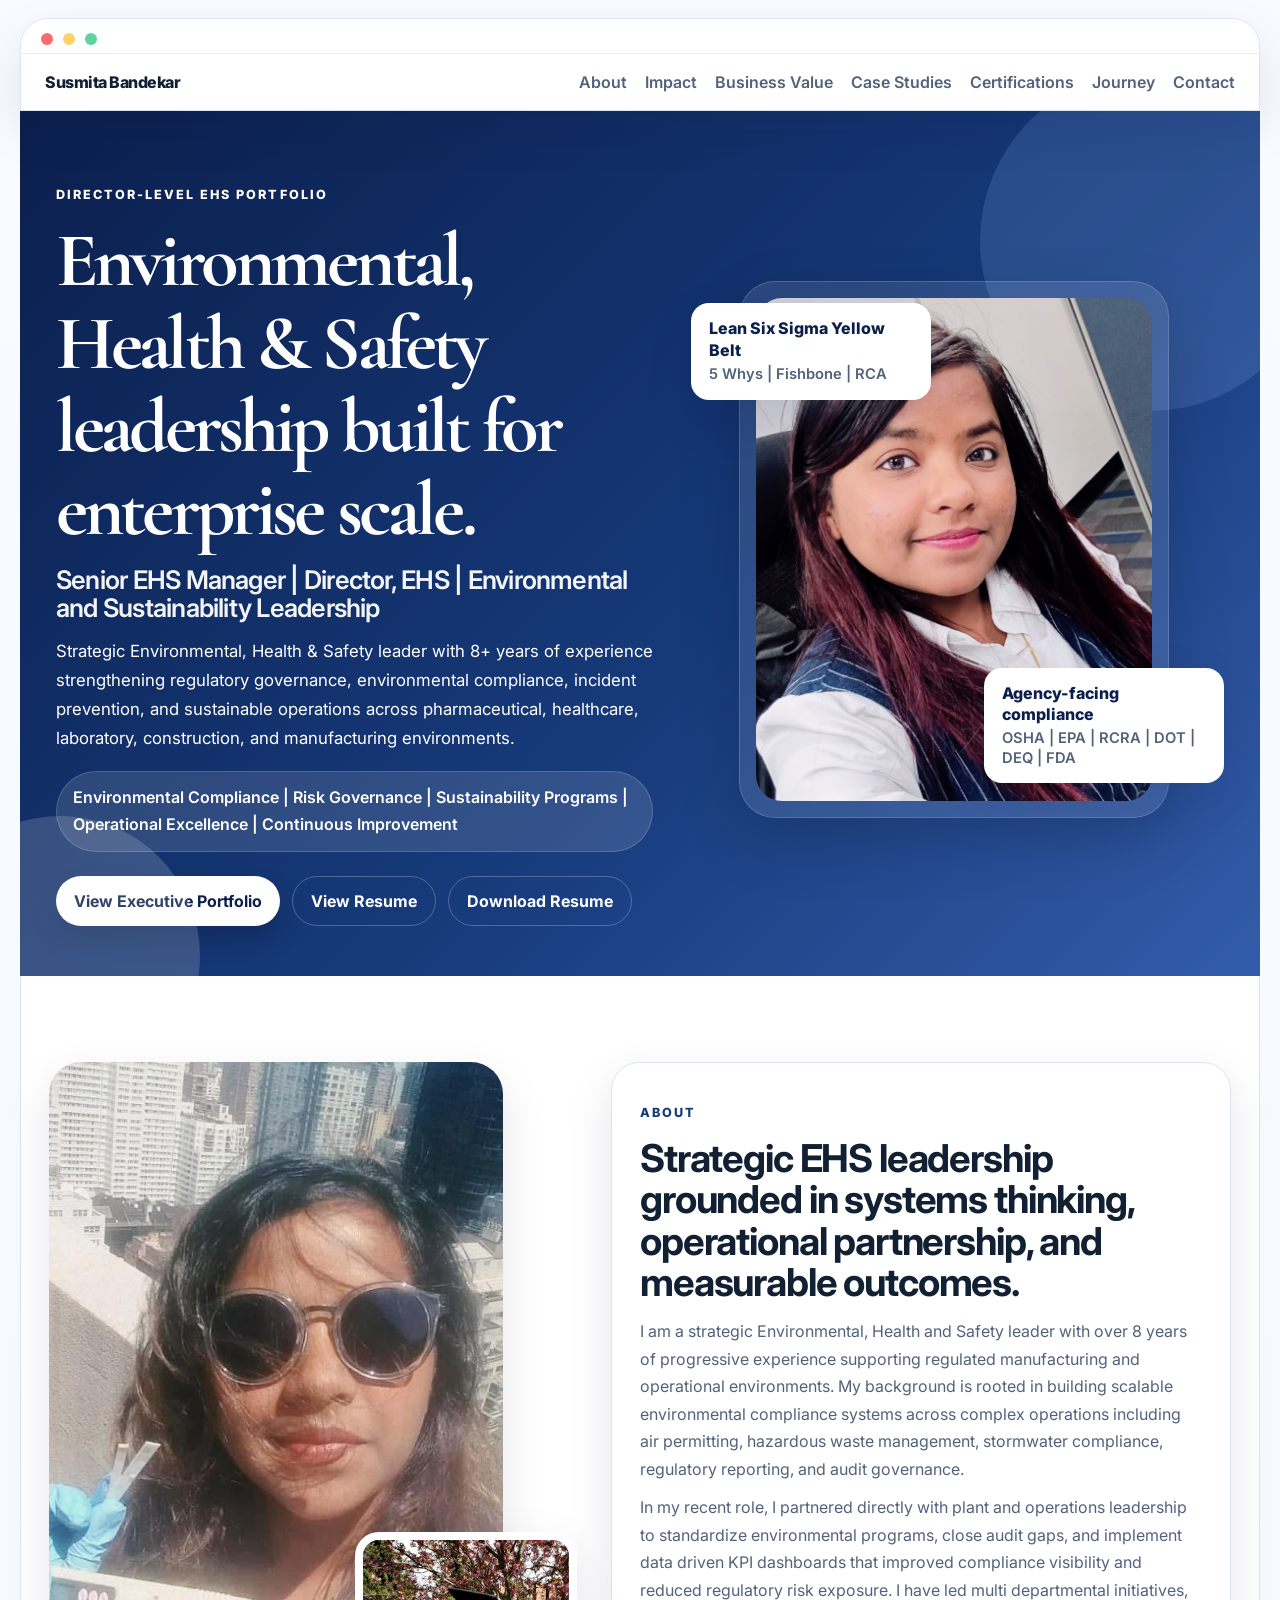
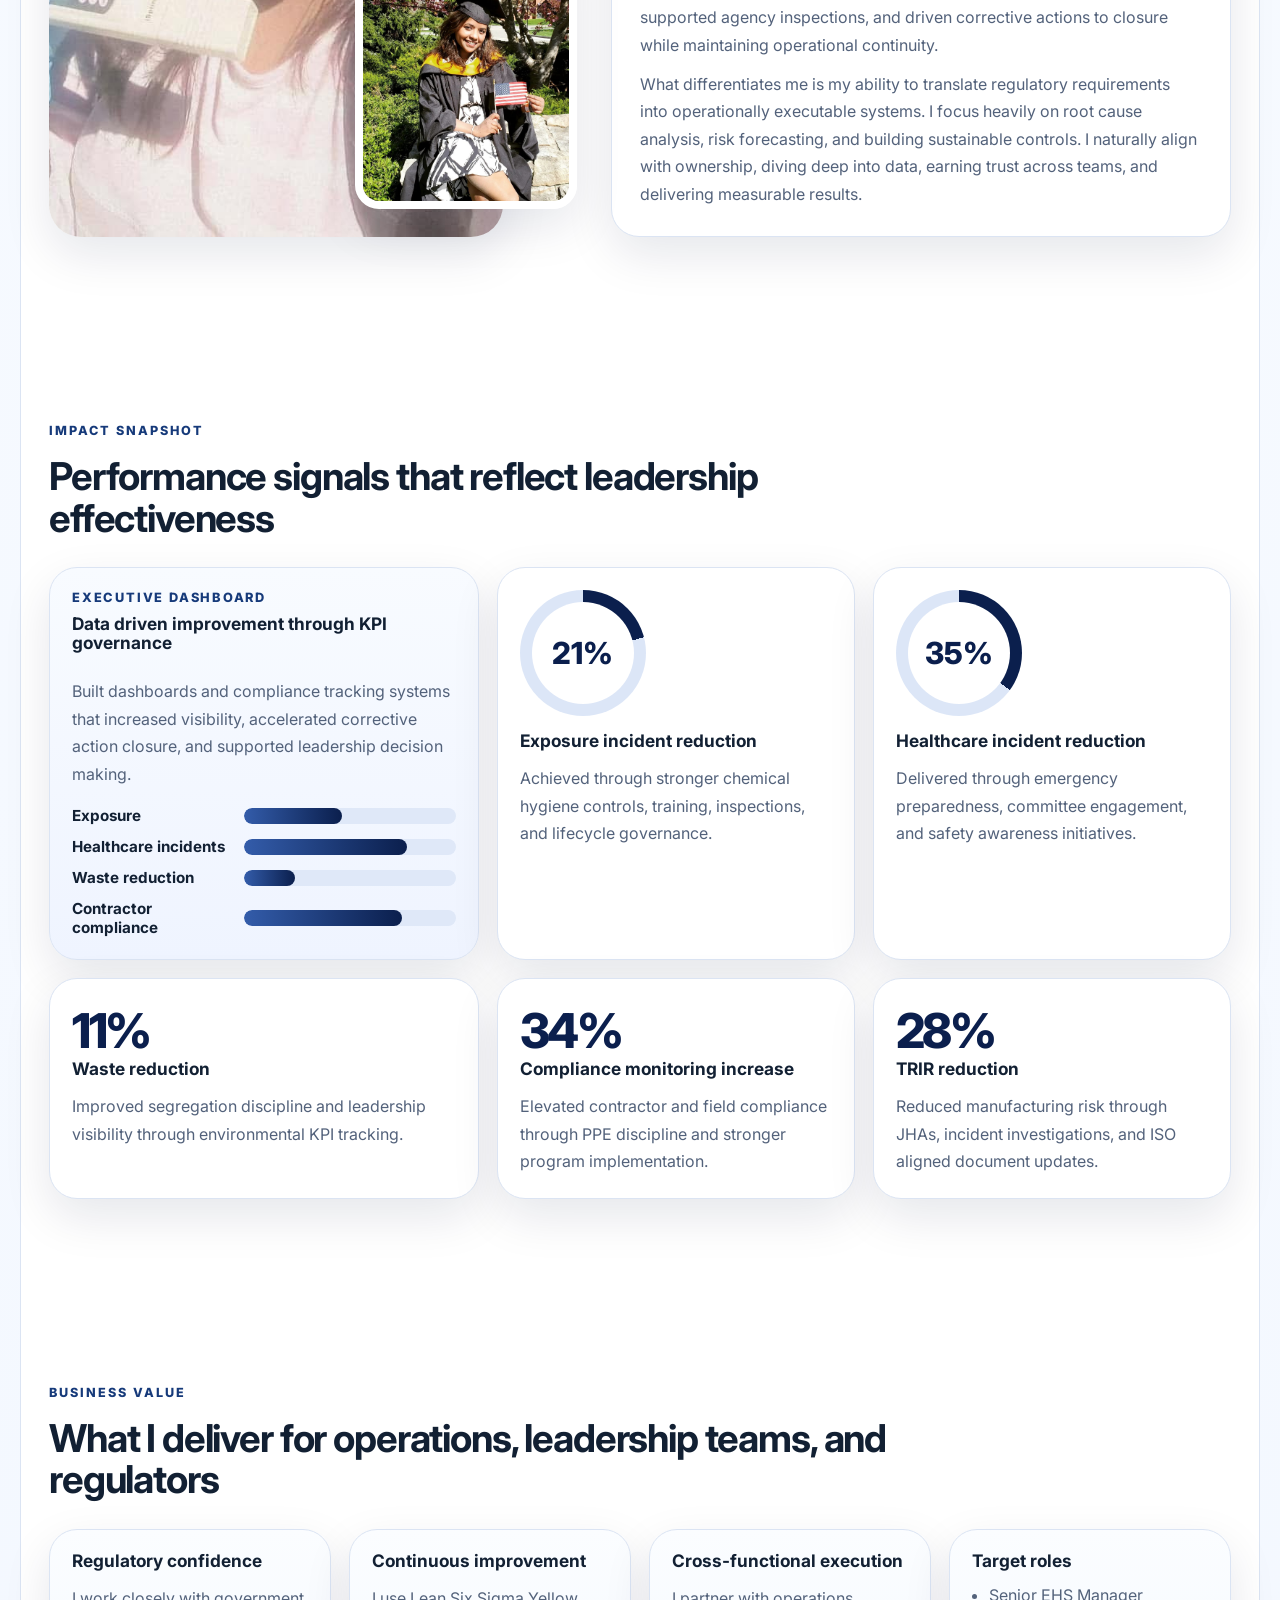
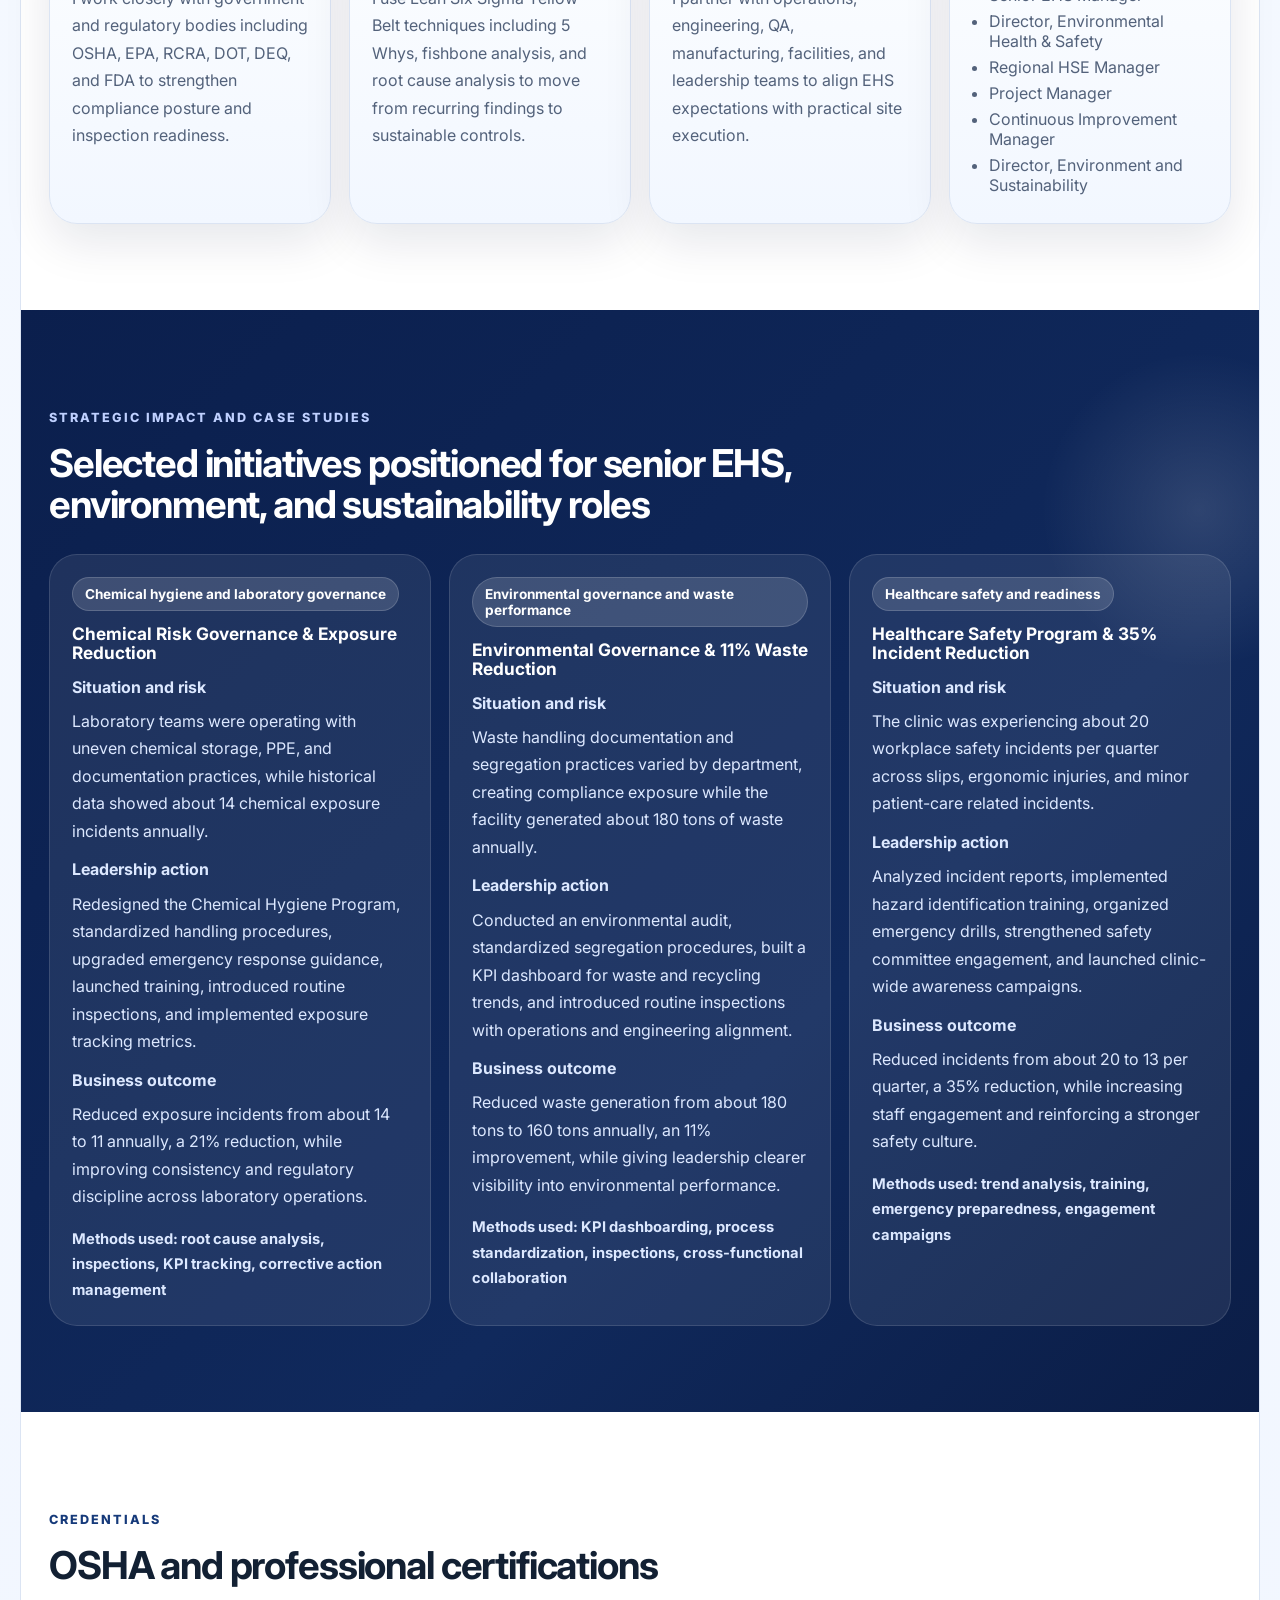
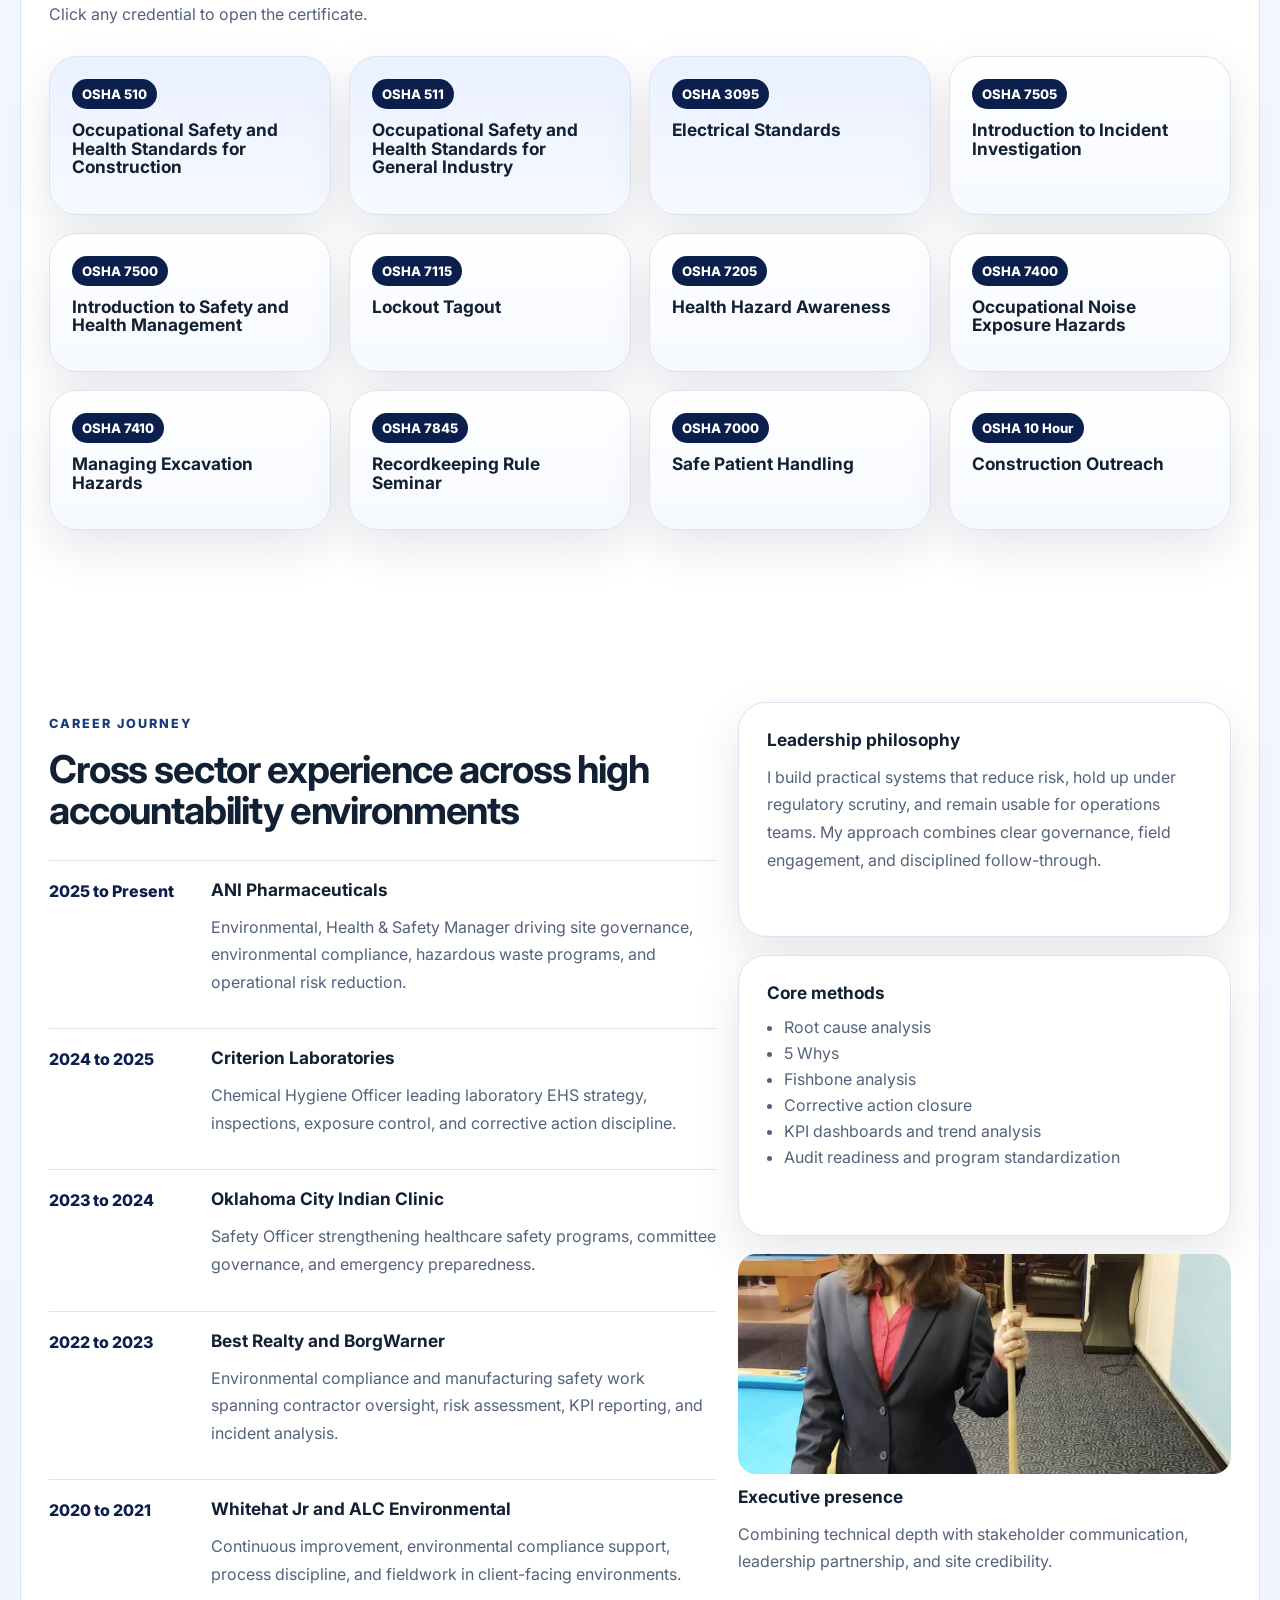
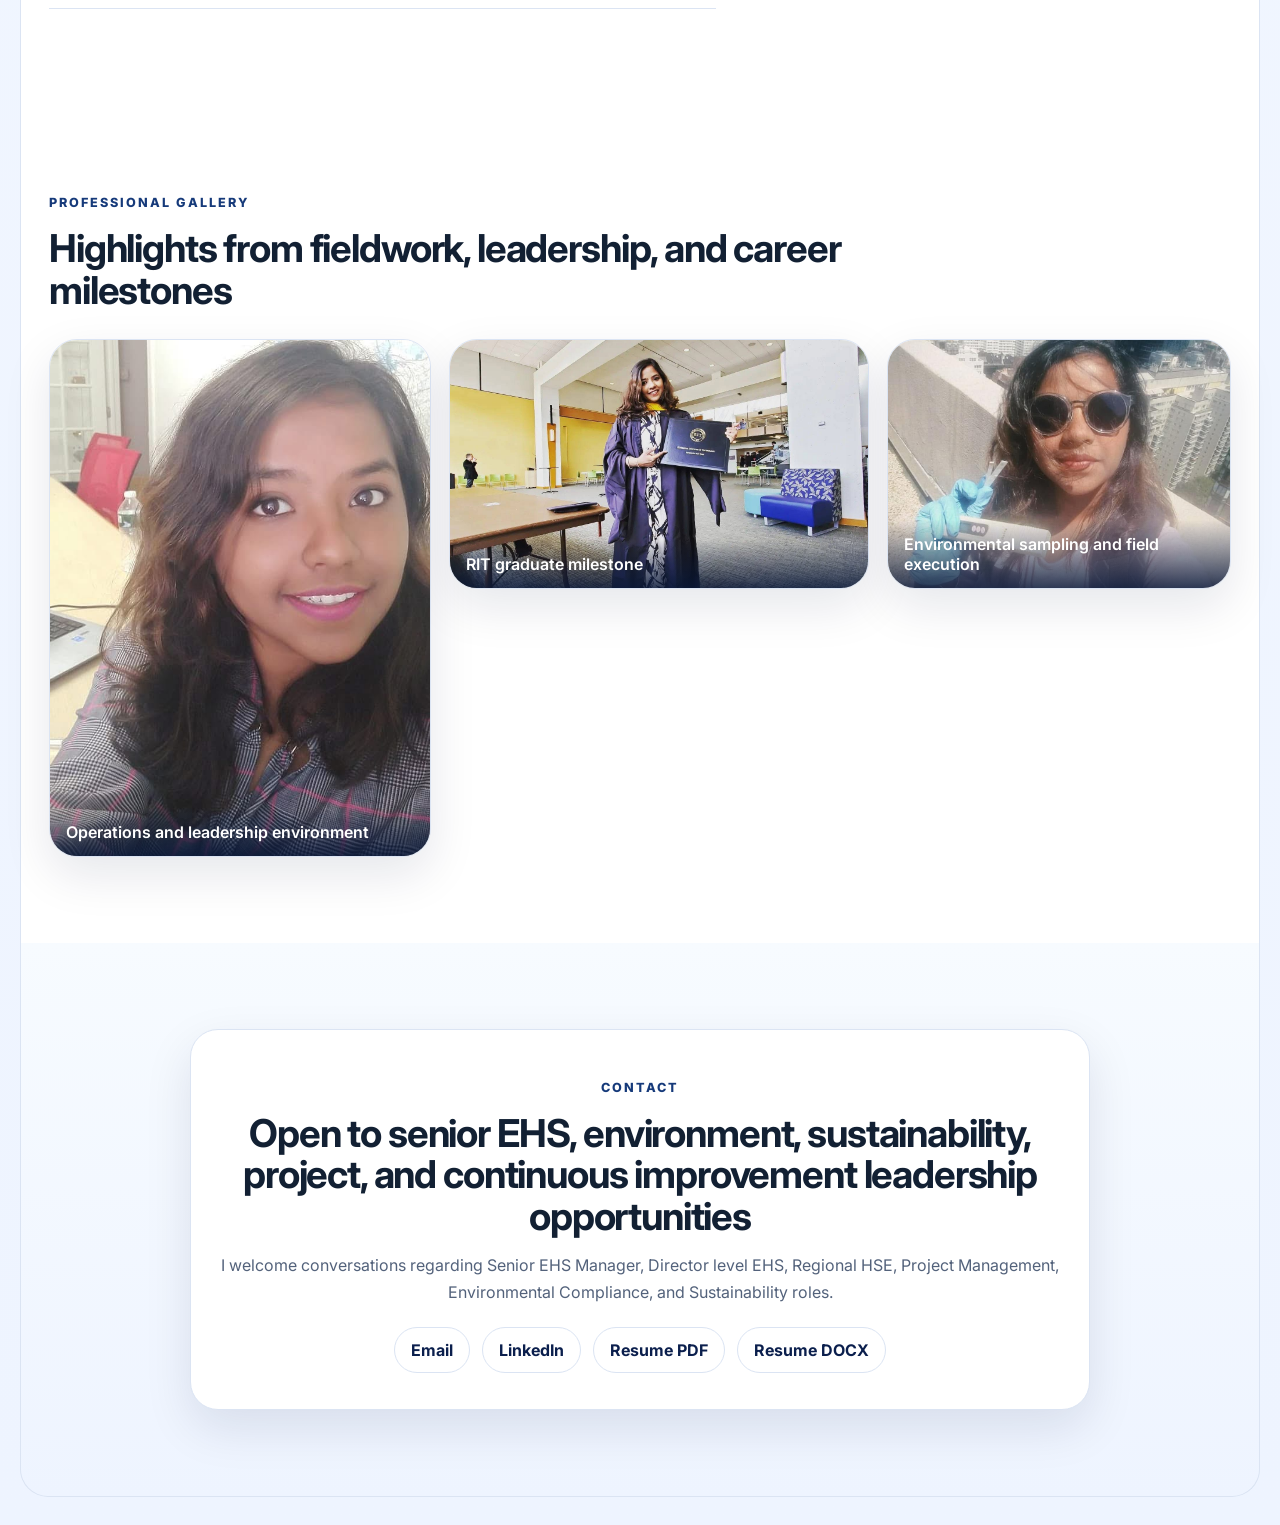
==== commit 59da9cd7: "Add files via upload" ====
--- a/index.html
+++ b/index.html
@@ -3,8 +3,8 @@
 <head>
   <meta charset="UTF-8" />
   <meta name="viewport" content="width=device-width, initial-scale=1.0" />
-  <title>Susmita Bandekar | Executive EHS Portfolio</title>
-  <meta name="description" content="Executive portfolio of Susmita Bandekar, Environmental, Health and Safety leader focused on compliance governance, enterprise risk reduction, continuous improvement, and sustainability." />
+  <title>Susmita Bandekar | Director-Level EHS Portfolio</title>
+  <meta name="description" content="Director-level portfolio of Susmita Bandekar, environmental, health, safety, and sustainability leader focused on compliance governance, operational excellence, and measurable risk reduction." />
   <link rel="preconnect" href="https://fonts.googleapis.com">
   <link rel="preconnect" href="https://fonts.gstatic.com" crossorigin>
   <link href="https://fonts.googleapis.com/css2?family=Inter:wght@400;500;600;700;800&family=Cormorant+Garamond:wght@600;700&display=swap" rel="stylesheet">
@@ -13,19 +13,16 @@
 <body>
   <div class="page-shell">
     <header class="site-header">
-      <div class="window-bar">
-        <span></span><span></span><span></span>
-      </div>
+      <div class="window-bar"><span></span><span></span><span></span></div>
       <div class="nav-row">
         <a class="brand" href="#top">Susmita Bandekar</a>
         <nav>
           <a href="#about">About</a>
           <a href="#impact">Impact</a>
+          <a href="#value">Business Value</a>
           <a href="#case-studies">Case Studies</a>
-          <a href="#leadership">Leadership Lens</a>
           <a href="#certifications">Certifications</a>
           <a href="#journey">Journey</a>
-          <a href="#gallery">Gallery</a>
           <a href="#contact">Contact</a>
         </nav>
       </div>
@@ -34,25 +31,27 @@
     <main id="top">
       <section class="hero">
         <div class="hero-copy">
-          <p class="eyebrow">Executive EHS Portfolio</p>
+          <p class="eyebrow">Director-Level EHS Portfolio</p>
           <h1>Environmental, Health &amp; Safety leadership built for enterprise scale.</h1>
-          <h2>Senior EHS Manager | Director, EHS | Environment and Sustainability Leadership</h2>
+          <h2>Senior EHS Manager | Director, EHS | Environmental and Sustainability Leadership</h2>
           <p class="lead">
-            Strategic Environmental, Health &amp; Safety leader advancing compliance governance,
-            operational resilience, continuous improvement, and sustainable performance across regulated manufacturing and operational environments.
-          </p>
-          <p class="headline-pill">Environmental Compliance | Risk Governance | Lean Continuous Improvement | Sustainability Programs</p>
-
+            Strategic Environmental, Health &amp; Safety leader with 8+ years of experience strengthening regulatory governance,
+            environmental compliance, incident prevention, and sustainable operations across pharmaceutical, healthcare,
+            laboratory, construction, and manufacturing environments.
+          </p>
+          <p class="headline-pill">Environmental Compliance | Risk Governance | Sustainability Programs | Operational Excellence | Continuous Improvement</p>
           <div class="cta-row">
             <a class="button primary" href="#case-studies">View Executive Portfolio</a>
             <a class="button secondary" href="resume.pdf" target="_blank" rel="noopener">View Resume</a>
-          </div>
-        </div>
-
+            <a class="button secondary" href="resume.docx" target="_blank" rel="noopener">Download Resume</a>
+          </div>
+        </div>
         <div class="hero-visual">
           <div class="hero-photo-card">
             <img src="profile.jpg" alt="Professional headshot of Susmita Bandekar" />
           </div>
+          <div class="hero-badge badge-top">Lean Six Sigma Yellow Belt<br><span>5 Whys | Fishbone | RCA</span></div>
+          <div class="hero-badge badge-bottom">Agency-facing compliance<br><span>OSHA | EPA | RCRA | DOT | DEQ | FDA</span></div>
         </div>
       </section>
 
@@ -61,10 +60,9 @@
           <img class="about-main" src="field.jpg" alt="Susmita Bandekar conducting environmental fieldwork" />
           <img class="about-accent" src="grad.jpg" alt="Susmita Bandekar in graduation attire" />
         </div>
-
         <div class="about-copy content-card">
           <p class="section-label">About</p>
-          <h2>Strategic EHS leadership grounded in systems thinking, regulatory fluency, and measurable outcomes.</h2>
+          <h2>Strategic EHS leadership grounded in systems thinking, operational partnership, and measurable outcomes.</h2>
           <p>
             I am a strategic Environmental, Health and Safety leader with over 8 years of progressive experience supporting regulated manufacturing and operational environments. My background is rooted in building scalable environmental compliance systems across complex operations including air permitting, hazardous waste management, stormwater compliance, regulatory reporting, and audit governance.
           </p>
@@ -72,17 +70,8 @@
             In my recent role, I partnered directly with plant and operations leadership to standardize environmental programs, close audit gaps, and implement data driven KPI dashboards that improved compliance visibility and reduced regulatory risk exposure. I have led multi departmental initiatives, supported agency inspections, and driven corrective actions to closure while maintaining operational continuity.
           </p>
           <p>
-            What differentiates me is my ability to translate regulatory requirements into operationally executable systems. I focus heavily on root cause analysis, risk forecasting, and building sustainable controls. I regularly use 5 Whys, fishbone analysis, and structured root cause investigation to improve corrective action quality and prevent recurrence.
-          </p>
-          <div class="regulatory-strip">
-            <span>OSHA</span>
-            <span>EPA</span>
-            <span>RCRA</span>
-            <span>DOT</span>
-            <span>DEQ</span>
-            <span>FDA</span>
-          </div>
-          <p class="fine-note">Experienced collaborating with regulatory and enforcement bodies while supporting inspections, reporting, and closure of corrective actions.</p>
+            What differentiates me is my ability to translate regulatory requirements into operationally executable systems. I focus heavily on root cause analysis, risk forecasting, and building sustainable controls. I naturally align with ownership, diving deep into data, earning trust across teams, and delivering measurable results.
+          </p>
         </div>
       </section>
 
@@ -91,294 +80,175 @@
           <p class="section-label">Impact snapshot</p>
           <h2>Performance signals that reflect leadership effectiveness</h2>
         </div>
-
-        <div class="metrics-grid">
-          <article class="metric-card featured-metric">
-            <div class="metric-kicker">Risk and compliance visibility</div>
+        <div class="metrics-grid elite-grid">
+          <article class="metric-card featured-metric wide-card">
+            <div class="metric-kicker">Executive dashboard</div>
             <h3>Data driven improvement through KPI governance</h3>
-            <p>
-              Built dashboards and compliance tracking systems that increased visibility, accelerated corrective action closure, and supported leadership decision making.
-            </p>
-            <div class="mini-chart">
-              <span></span><span></span><span></span><span></span><span></span>
+            <p>Built dashboards and compliance tracking systems that increased visibility, accelerated corrective action closure, and supported leadership decision making.</p>
+            <div class="kpi-bars">
+              <div><span>Exposure</span><strong style="--bar:21">21%</strong></div>
+              <div><span>Healthcare incidents</span><strong style="--bar:35">35%</strong></div>
+              <div><span>Waste reduction</span><strong style="--bar:11">11%</strong></div>
+              <div><span>Contractor compliance</span><strong style="--bar:34">34%</strong></div>
             </div>
           </article>
-
-          <article class="metric-card">
-            <div class="ring" style="--value:21"><span>21%</span></div>
-            <h3>Exposure incident reduction</h3>
-            <p>Achieved through stronger chemical hygiene controls and lifecycle governance.</p>
-          </article>
-
-          <article class="metric-card">
-            <div class="ring" style="--value:35"><span>35%</span></div>
-            <h3>Healthcare incident reduction</h3>
-            <p>Delivered through emergency preparedness and safety governance initiatives.</p>
-          </article>
-
-          <article class="metric-card">
-            <div class="metric-number">34%</div>
-            <h3>Compliance monitoring increase</h3>
-            <p>Elevated contractor and field compliance through stronger PPE and monitoring discipline.</p>
-          </article>
-
-          <article class="metric-card">
-            <div class="metric-number">28%</div>
-            <h3>TRIR reduction</h3>
-            <p>Reduced manufacturing risk through JHAs, incident investigations, and ISO aligned updates.</p>
-          </article>
-
-          <article class="metric-card improvement-card">
-            <div class="metric-kicker">Continuous improvement</div>
-            <h3>Lean problem solving embedded in EHS execution</h3>
-            <p>Lean Six Sigma Yellow Belt practitioner using 5 Whys, fishbone analysis, trend reviews, and root cause analytics to strengthen prevention and process reliability.</p>
+          <article class="metric-card"><div class="ring" style="--value:21"><span>21%</span></div><h3>Exposure incident reduction</h3><p>Achieved through stronger chemical hygiene controls, training, inspections, and lifecycle governance.</p></article>
+          <article class="metric-card"><div class="ring" style="--value:35"><span>35%</span></div><h3>Healthcare incident reduction</h3><p>Delivered through emergency preparedness, committee engagement, and safety awareness initiatives.</p></article>
+          <article class="metric-card"><div class="metric-number">11%</div><h3>Waste reduction</h3><p>Improved segregation discipline and leadership visibility through environmental KPI tracking.</p></article>
+          <article class="metric-card"><div class="metric-number">34%</div><h3>Compliance monitoring increase</h3><p>Elevated contractor and field compliance through PPE discipline and stronger program implementation.</p></article>
+          <article class="metric-card"><div class="metric-number">28%</div><h3>TRIR reduction</h3><p>Reduced manufacturing risk through JHAs, incident investigations, and ISO aligned document updates.</p></article>
+        </div>
+      </section>
+
+      <section id="value" class="section value-section">
+        <div class="section-head">
+          <p class="section-label">Business value</p>
+          <h2>What I deliver for operations, leadership teams, and regulators</h2>
+        </div>
+        <div class="value-grid">
+          <article class="value-card">
+            <h3>Regulatory confidence</h3>
+            <p>I work closely with government and regulatory bodies including OSHA, EPA, RCRA, DOT, DEQ, and FDA to strengthen compliance posture and inspection readiness.</p>
+          </article>
+          <article class="value-card">
+            <h3>Continuous improvement</h3>
+            <p>I use Lean Six Sigma Yellow Belt techniques including 5 Whys, fishbone analysis, and root cause analysis to move from recurring findings to sustainable controls.</p>
+          </article>
+          <article class="value-card">
+            <h3>Cross-functional execution</h3>
+            <p>I partner with operations, engineering, QA, manufacturing, facilities, and leadership teams to align EHS expectations with practical site execution.</p>
+          </article>
+          <article class="value-card">
+            <h3>Target roles</h3>
+            <ul class="target-list compact">
+              <li>Senior EHS Manager</li>
+              <li>Director, Environmental Health &amp; Safety</li>
+              <li>Regional HSE Manager</li>
+              <li>Project Manager</li>
+              <li>Continuous Improvement Manager</li>
+              <li>Director, Environment and Sustainability</li>
+            </ul>
           </article>
         </div>
       </section>
 
       <section id="case-studies" class="section dark-band">
         <div class="section-head light">
-          <p class="section-label">Executive case studies</p>
-          <h2>Selected initiatives positioned for senior EHS, project, and regional leadership roles</h2>
-        </div>
-
-        <div class="case-grid">
-          <article class="case-card feature-case">
-            <div class="case-topline">
-              <span class="chip soft">Environmental, Health &amp; Safety Manager</span>
+          <p class="section-label">Strategic impact and case studies</p>
+          <h2>Selected initiatives positioned for senior EHS, environment, and sustainability roles</h2>
+        </div>
+        <div class="story-grid">
+          <article class="story-card feature-story">
+            <div class="case-topline"><span class="chip soft">Chemical hygiene and laboratory governance</span></div>
+            <h3>Chemical Risk Governance &amp; Exposure Reduction</h3>
+            <div class="story-block"><strong>Situation and risk</strong><p>Laboratory teams were operating with uneven chemical storage, PPE, and documentation practices, while historical data showed about 14 chemical exposure incidents annually.</p></div>
+            <div class="story-block"><strong>Leadership action</strong><p>Redesigned the Chemical Hygiene Program, standardized handling procedures, upgraded emergency response guidance, launched training, introduced routine inspections, and implemented exposure tracking metrics.</p></div>
+            <div class="story-block"><strong>Business outcome</strong><p>Reduced exposure incidents from about 14 to 11 annually, a 21% reduction, while improving consistency and regulatory discipline across laboratory operations.</p></div>
+            <p class="methods">Methods used: root cause analysis, inspections, KPI tracking, corrective action management</p>
+          </article>
+          <article class="story-card">
+            <div class="case-topline"><span class="chip soft">Environmental governance and waste performance</span></div>
+            <h3>Environmental Governance &amp; 11% Waste Reduction</h3>
+            <div class="story-block"><strong>Situation and risk</strong><p>Waste handling documentation and segregation practices varied by department, creating compliance exposure while the facility generated about 180 tons of waste annually.</p></div>
+            <div class="story-block"><strong>Leadership action</strong><p>Conducted an environmental audit, standardized segregation procedures, built a KPI dashboard for waste and recycling trends, and introduced routine inspections with operations and engineering alignment.</p></div>
+            <div class="story-block"><strong>Business outcome</strong><p>Reduced waste generation from about 180 tons to 160 tons annually, an 11% improvement, while giving leadership clearer visibility into environmental performance.</p></div>
+            <p class="methods">Methods used: KPI dashboarding, process standardization, inspections, cross-functional collaboration</p>
+          </article>
+          <article class="story-card">
+            <div class="case-topline"><span class="chip soft">Healthcare safety and readiness</span></div>
+            <h3>Healthcare Safety Program &amp; 35% Incident Reduction</h3>
+            <div class="story-block"><strong>Situation and risk</strong><p>The clinic was experiencing about 20 workplace safety incidents per quarter across slips, ergonomic injuries, and minor patient-care related incidents.</p></div>
+            <div class="story-block"><strong>Leadership action</strong><p>Analyzed incident reports, implemented hazard identification training, organized emergency drills, strengthened safety committee engagement, and launched clinic-wide awareness campaigns.</p></div>
+            <div class="story-block"><strong>Business outcome</strong><p>Reduced incidents from about 20 to 13 per quarter, a 35% reduction, while increasing staff engagement and reinforcing a stronger safety culture.</p></div>
+            <p class="methods">Methods used: trend analysis, training, emergency preparedness, engagement campaigns</p>
+          </article>
+        </div>
+      </section>
+
+      <section id="certifications" class="section certifications-section">
+        <div class="section-head">
+          <p class="section-label">Credentials</p>
+          <h2>OSHA and professional certifications</h2>
+          <p>Click any credential to open the certificate.</p>
+        </div>
+        <div class="cert-grid">
+          <a class="cert-card priority" href="osha-510.pdf" target="_blank" rel="noopener"><span class="cert-code">OSHA 510</span><h3>Occupational Safety and Health Standards for Construction</h3></a>
+          <a class="cert-card priority" href="osha-511.pdf" target="_blank" rel="noopener"><span class="cert-code">OSHA 511</span><h3>Occupational Safety and Health Standards for General Industry</h3></a>
+          <a class="cert-card priority" href="osha-3095.pdf" target="_blank" rel="noopener"><span class="cert-code">OSHA 3095</span><h3>Electrical Standards</h3></a>
+          <a class="cert-card" href="osha-7505-incident-investigation.pdf" target="_blank" rel="noopener"><span class="cert-code">OSHA 7505</span><h3>Introduction to Incident Investigation</h3></a>
+          <a class="cert-card" href="osha-7500-safety-health-management.pdf" target="_blank" rel="noopener"><span class="cert-code">OSHA 7500</span><h3>Introduction to Safety and Health Management</h3></a>
+          <a class="cert-card" href="osha-7115-loto.pdf" target="_blank" rel="noopener"><span class="cert-code">OSHA 7115</span><h3>Lockout Tagout</h3></a>
+          <a class="cert-card" href="osha-7205-health-hazard.pdf" target="_blank" rel="noopener"><span class="cert-code">OSHA 7205</span><h3>Health Hazard Awareness</h3></a>
+          <a class="cert-card" href="osha-7400-noise.pdf" target="_blank" rel="noopener"><span class="cert-code">OSHA 7400</span><h3>Occupational Noise Exposure Hazards</h3></a>
+          <a class="cert-card" href="osha-7410-excavation.pdf" target="_blank" rel="noopener"><span class="cert-code">OSHA 7410</span><h3>Managing Excavation Hazards</h3></a>
+          <a class="cert-card" href="osha-7845-recordkeeping.pdf" target="_blank" rel="noopener"><span class="cert-code">OSHA 7845</span><h3>Recordkeeping Rule Seminar</h3></a>
+          <a class="cert-card" href="osha-7000-safe-patient-handling.pdf" target="_blank" rel="noopener"><span class="cert-code">OSHA 7000</span><h3>Safe Patient Handling</h3></a>
+          <a class="cert-card" href="osha-10-hour-construction.pdf" target="_blank" rel="noopener"><span class="cert-code">OSHA 10 Hour</span><h3>Construction Outreach</h3></a>
+        </div>
+      </section>
+
+      <section id="journey" class="section journey-grid">
+        <div>
+          <div class="section-head">
+            <p class="section-label">Career journey</p>
+            <h2>Cross sector experience across high accountability environments</h2>
+          </div>
+          <div class="timeline">
+            <article><div class="time">2025 to Present</div><div><h3>ANI Pharmaceuticals</h3><p>Environmental, Health &amp; Safety Manager driving site governance, environmental compliance, hazardous waste programs, and operational risk reduction.</p></div></article>
+            <article><div class="time">2024 to 2025</div><div><h3>Criterion Laboratories</h3><p>Chemical Hygiene Officer leading laboratory EHS strategy, inspections, exposure control, and corrective action discipline.</p></div></article>
+            <article><div class="time">2023 to 2024</div><div><h3>Oklahoma City Indian Clinic</h3><p>Safety Officer strengthening healthcare safety programs, committee governance, and emergency preparedness.</p></div></article>
+            <article><div class="time">2022 to 2023</div><div><h3>Best Realty and BorgWarner</h3><p>Environmental compliance and manufacturing safety work spanning contractor oversight, risk assessment, KPI reporting, and incident analysis.</p></div></article>
+            <article><div class="time">2020 to 2021</div><div><h3>Whitehat Jr and ALC Environmental</h3><p>Continuous improvement, environmental compliance support, process discipline, and fieldwork in client-facing environments.</p></div></article>
+          </div>
+        </div>
+        <div class="panel-stack">
+          <div class="leadership-panel content-card">
+            <h3>Leadership philosophy</h3>
+            <p>I build practical systems that reduce risk, hold up under regulatory scrutiny, and remain usable for operations teams. My approach combines clear governance, field engagement, and disciplined follow-through.</p>
+          </div>
+          <div class="leadership-panel content-card">
+            <h3>Core methods</h3>
+            <ul class="target-list compact">
+              <li>Root cause analysis</li>
+              <li>5 Whys</li>
+              <li>Fishbone analysis</li>
+              <li>Corrective action closure</li>
+              <li>KPI dashboards and trend analysis</li>
+              <li>Audit readiness and program standardization</li>
+            </ul>
+          </div>
+          <div class="leadership-panel photo-panel">
+            <img src="professional.jpg" alt="Susmita Bandekar in a business suit" />
+            <div>
+              <h3>Executive presence</h3>
+              <p>Combining technical depth with stakeholder communication, leadership partnership, and site credibility.</p>
             </div>
-            <h3>Environmental governance and site EHS transformation</h3>
-            <p>
-              Standardized environmental programs, strengthened hazardous waste and permitting governance, and improved audit readiness in a regulated pharmaceutical setting.
-            </p>
-            <ul>
-              <li>11% improvement in emissions reduction and waste diversion</li>
-              <li>7.3% reduction in operational risk events</li>
-              <li>4% reduction in Total Recordable Incident Rate</li>
-            </ul>
-          </article>
-
-          <article class="case-card">
-            <h3>Chemical hygiene and exposure control</h3>
-            <p>
-              Directed a risk based chemical hygiene program that elevated lifecycle controls, inspection readiness, and corrective action discipline.
-            </p>
-            <ul>
-              <li>21% reduction in exposure incidents</li>
-              <li>18% reduction in liability and risk year to date</li>
-              <li>Zero citations</li>
-            </ul>
-          </article>
-
-          <article class="case-card">
-            <h3>Healthcare safety and emergency preparedness</h3>
-            <p>
-              Led healthcare safety initiatives and committee governance that strengthened compliance performance and operational safety culture.
-            </p>
-            <ul>
-              <li>35% reduction in incident rates</li>
-              <li>99.8% compliance achievement</li>
-              <li>Improved cross functional safety coordination</li>
-            </ul>
-          </article>
-
-          <article class="case-card image-case">
-            <img src="rit.jpg" alt="Susmita Bandekar holding Rochester Institute of Technology diploma" />
-            <div>
-              <h3>Academic foundation with applied execution</h3>
-              <p>
-                MS in Environmental, Health &amp; Safety Engineering and Project Management supporting a practical, data driven approach to leadership.
-              </p>
-            </div>
-          </article>
-        </div>
-      </section>
-
-      <section id="leadership" class="section leadership-grid">
-        <div class="leadership-copy">
-          <p class="section-label">Leadership lens</p>
-          <h2>How I create value at the senior manager and director level</h2>
-          <div class="leadership-list">
-            <article>
-              <h3>Governance and standardization</h3>
-              <p>I build structured EHS operating systems that improve accountability, support audit readiness, and make compliance execution repeatable across functions.</p>
-            </article>
-            <article>
-              <h3>Operational partnership</h3>
-              <p>I work directly with plant, quality, engineering, and operations leaders to embed risk controls into day to day execution without disrupting throughput.</p>
-            </article>
-            <article>
-              <h3>Data and decision support</h3>
-              <p>I use KPIs, trend analysis, and root cause findings to guide prioritization, strengthen leadership visibility, and improve corrective action quality.</p>
-            </article>
-            <article>
-              <h3>Continuous development</h3>
-              <p>I apply Lean Six Sigma Yellow Belt discipline and practical continuous improvement methods to reduce repeat issues, improve ownership, and raise process reliability.</p>
-            </article>
-          </div>
-        </div>
-
-        <div class="leadership-panel content-card">
-          <h3>Target roles</h3>
-          <ul class="target-list">
-            <li>Senior EHS Manager</li>
-            <li>Director, Environmental Health &amp; Safety</li>
-            <li>Regional HSE Manager</li>
-            <li>Environmental Compliance Leader</li>
-            <li>Project Manager, EHS and Operations</li>
-            <li>Continuous Improvement Manager</li>
-            <li>Director, Sustainability and Operational Risk</li>
-          </ul>
-          <div class="quote-box">
-            <p>
-              “I translate regulatory requirements into operationally executable systems that improve compliance visibility, reduce exposure, and support resilient operations.”
-            </p>
-          </div>
-        </div>
-      </section>
-
-      <section id="certifications" class="section cert-section">
-        <div class="section-head">
-          <p class="section-label">Certifications</p>
-          <h2>OSHA and continuous improvement credentials supporting field credibility and leadership readiness</h2>
-          <p>Click any certification to view the attached credential.</p>
-        </div>
-
-        <div class="cert-feature content-card">
-          <div>
-            <p class="section-label small-label">Highlighted credentials</p>
-            <h3>Core certifications aligned to EHS, project delivery, and continuous development</h3>
-            <p>OSHA 510 and OSHA 511 strengthen my construction and general industry foundation. OSHA 3095 supports electrical safety depth. Lean Six Sigma Yellow Belt informs my use of 5 Whys, fishbone analysis, and structured root cause review.</p>
-          </div>
-          <div class="cert-actions">
-            <a class="button primary" href="osha-510.pdf" target="_blank" rel="noopener">View OSHA 510</a>
-            <a class="button secondary navy-outline" href="osha-3095.pdf" target="_blank" rel="noopener">View OSHA 3095 Electrical Standards</a>
-          </div>
-        </div>
-
-        <div class="cert-grid">
-          <a class="cert-card" href="osha-511.pdf" target="_blank" rel="noopener">
-            <span class="cert-code">OSHA 511</span>
-            <h3>Occupational Safety and Health Standards for General Industry</h3>
-          </a>
-          <a class="cert-card" href="osha-510.pdf" target="_blank" rel="noopener">
-            <span class="cert-code">OSHA 510</span>
-            <h3>Occupational Safety and Health Standards for Construction</h3>
-          </a>
-          <a class="cert-card" href="osha-3095.pdf" target="_blank" rel="noopener">
-            <span class="cert-code">OSHA 3095</span>
-            <h3>Electrical Standards</h3>
-          </a>
-          <a class="cert-card" href="osha-10-hour-construction.pdf" target="_blank" rel="noopener">
-            <span class="cert-code">OSHA 10 Hour</span>
-            <h3>Construction Industry Course</h3>
-          </a>
-          <a class="cert-card" href="osha-7115-loto.pdf" target="_blank" rel="noopener">
-            <span class="cert-code">OSHA 7115</span>
-            <h3>Lockout Tagout</h3>
-          </a>
-          <a class="cert-card" href="osha-7410-excavation.pdf" target="_blank" rel="noopener">
-            <span class="cert-code">OSHA 7410</span>
-            <h3>Managing Excavation Hazards</h3>
-          </a>
-          <a class="cert-card" href="osha-7400-noise.pdf" target="_blank" rel="noopener">
-            <span class="cert-code">OSHA 7400</span>
-            <h3>Occupational Noise Exposure Hazards</h3>
-          </a>
-          <a class="cert-card" href="osha-7205-health-hazard.pdf" target="_blank" rel="noopener">
-            <span class="cert-code">OSHA 7205</span>
-            <h3>Health Hazard Awareness</h3>
-          </a>
-          <a class="cert-card" href="osha-7500-safety-health-management.pdf" target="_blank" rel="noopener">
-            <span class="cert-code">OSHA 7500</span>
-            <h3>Introduction to Safety and Health Management</h3>
-          </a>
-          <a class="cert-card" href="osha-7505-incident-investigation.pdf" target="_blank" rel="noopener">
-            <span class="cert-code">OSHA 7505</span>
-            <h3>Introduction to Incident Investigation</h3>
-          </a>
-          <a class="cert-card" href="osha-7845-recordkeeping.pdf" target="_blank" rel="noopener">
-            <span class="cert-code">OSHA 7845</span>
-            <h3>Recordkeeping Rule Seminar</h3>
-          </a>
-          <a class="cert-card" href="osha-7000-safe-patient-handling.pdf" target="_blank" rel="noopener">
-            <span class="cert-code">OSHA 7000</span>
-            <h3>Training Guidelines for Safe Patient Handling</h3>
-          </a>
-        </div>
-      </section>
-
-      <section id="journey" class="section">
-        <div class="section-head">
-          <p class="section-label">Career journey</p>
-          <h2>Cross sector experience across high accountability environments</h2>
-        </div>
-
-        <div class="timeline">
-          <article>
-            <div class="time">2025 to 2026</div>
-            <div>
-              <h3>ANI Pharmaceuticals</h3>
-              <p>Environmental, Health &amp; Safety Manager driving site governance, compliance integration, and operational risk reduction.</p>
-            </div>
-          </article>
-          <article>
-            <div class="time">2024 to 2025</div>
-            <div>
-              <h3>Criterion Laboratories</h3>
-              <p>Chemical Hygiene Officer leading laboratory EHS strategy, inspections, and exposure control programs.</p>
-            </div>
-          </article>
-          <article>
-            <div class="time">2023 to 2024</div>
-            <div>
-              <h3>Oklahoma City Indian Clinic</h3>
-              <p>Safety Officer strengthening healthcare safety programs, committee governance, and emergency preparedness.</p>
-            </div>
-          </article>
-          <article>
-            <div class="time">2022 to 2023</div>
-            <div>
-              <h3>Best Realty and BorgWarner</h3>
-              <p>Environmental compliance and manufacturing safety work spanning contractor oversight, risk assessment, KPI reporting, and process improvement.</p>
-            </div>
-          </article>
-        </div>
-      </section>
-
-      <section id="gallery" class="section">
+          </div>
+        </div>
+      </section>
+
+      <section id="gallery" class="section gallery-wrap">
         <div class="section-head">
           <p class="section-label">Professional gallery</p>
-          <h2>Visual highlights from fieldwork, leadership, and professional milestones</h2>
-        </div>
-
-        <div class="gallery-grid gallery-three">
-          <figure class="gallery-item tall">
-            <img src="professional.jpg" alt="Susmita Bandekar in a business suit" />
-            <figcaption>Professional presence and leadership brand</figcaption>
-          </figure>
-          <figure class="gallery-item">
-            <img src="office.jpg" alt="Susmita Bandekar in an office setting" />
-            <figcaption>Office and operations environment</figcaption>
-          </figure>
-          <figure class="gallery-item">
-            <img src="field.jpg" alt="Susmita Bandekar performing environmental fieldwork" />
-            <figcaption>Environmental sampling and field execution</figcaption>
-          </figure>
+          <h2>Highlights from fieldwork, leadership, and career milestones</h2>
+        </div>
+        <div class="gallery-grid elite-gallery">
+          <figure class="gallery-item tall"><img src="office.jpg" alt="Susmita Bandekar in an office setting" /><figcaption>Operations and leadership environment</figcaption></figure>
+          <figure class="gallery-item wide"><img src="rit.jpg" alt="Susmita Bandekar holding Rochester Institute of Technology diploma" /><figcaption>RIT graduate milestone</figcaption></figure>
+          <figure class="gallery-item"><img src="field.jpg" alt="Susmita Bandekar performing environmental fieldwork" /><figcaption>Environmental sampling and field execution</figcaption></figure>
         </div>
       </section>
 
       <section id="contact" class="section contact-wrap">
         <div class="contact-card">
           <p class="section-label">Contact</p>
-          <h2>Open to senior EHS, regional HSE, project management, and sustainability leadership opportunities</h2>
-          <p>
-            I welcome conversations regarding Senior EHS Manager, Director level EHS, Regional HSE Manager, Project Manager, Environmental Compliance, Continuous Improvement, and Sustainability roles.
-          </p>
+          <h2>Open to senior EHS, environment, sustainability, project, and continuous improvement leadership opportunities</h2>
+          <p>I welcome conversations regarding Senior EHS Manager, Director level EHS, Regional HSE, Project Management, Environmental Compliance, and Sustainability roles.</p>
           <div class="contact-links">
             <a href="mailto:bandekarsusmita@gmail.com">Email</a>
             <a href="https://www.linkedin.com/in/susmita-bandekar-ms-be-9b096316a" target="_blank" rel="noopener">LinkedIn</a>
-            <a href="resume.pdf" target="_blank" rel="noopener">Resume</a>
+            <a href="resume.pdf" target="_blank" rel="noopener">Resume PDF</a>
+            <a href="resume.docx" target="_blank" rel="noopener">Resume DOCX</a>
           </div>
         </div>
       </section>
--- a/styles.css
+++ b/styles.css
@@ -1,155 +1,106 @@
+
 :root{
-  --navy:#0a1f44;
-  --navy-2:#12336d;
-  --navy-3:#1f4a97;
-  --ink:#10213f;
-  --muted:#5f6f8d;
+  --navy:#0b1f4d;
+  --navy-2:#163a7a;
+  --navy-3:#335caa;
+  --ink:#122033;
+  --muted:#53627b;
+  --soft:#eef4ff;
+  --line:#dbe4f3;
   --white:#ffffff;
-  --soft:#f4f8ff;
-  --line:#dbe4f3;
-  --shadow:0 20px 50px rgba(11,28,63,.10);
+  --shadow:0 18px 48px rgba(10,22,54,.10);
   --radius:28px;
-  --radius-sm:20px;
   --max:1240px;
 }
 *{box-sizing:border-box}
 html{scroll-behavior:smooth}
-body{
-  margin:0;
-  font-family:"Inter",system-ui,-apple-system,BlinkMacSystemFont,"Segoe UI",sans-serif;
-  color:var(--ink);
-  background:linear-gradient(180deg,#f8fbff 0%,#eef4ff 100%);
-}
+body{margin:0;font-family:"Inter",system-ui,-apple-system,BlinkMacSystemFont,"Segoe UI",sans-serif;color:var(--ink);background:linear-gradient(180deg,#f8fbff 0%,#eef4ff 100%)}
 a{text-decoration:none;color:inherit}
 img{display:block;max-width:100%}
 p{line-height:1.72;color:var(--muted);margin:.7rem 0 0}
 h1,h2,h3{line-height:1.08;margin:0 0 .9rem;color:var(--ink)}
-h1{font-family:"Cormorant Garamond",serif;font-size:clamp(3.2rem,6vw,5.9rem);letter-spacing:-.05em}
+h1{font-family:"Cormorant Garamond",serif;font-size:clamp(3.3rem,6vw,6rem);letter-spacing:-.05em}
 h2{font-size:clamp(2rem,3vw,3rem);letter-spacing:-.03em}
-h3{font-size:1.1rem}
+h3{font-size:1.08rem}
 .page-shell{width:min(var(--max),calc(100% - 28px));margin:18px auto 28px}
-.site-header{
-  position:sticky;top:12px;z-index:20;
-  background:rgba(255,255,255,.94);backdrop-filter:blur(12px);
-  border:1px solid var(--line);border-radius:28px 28px 0 0;box-shadow:var(--shadow)
-}
+.site-header{position:sticky;top:12px;z-index:20;background:rgba(255,255,255,.94);backdrop-filter:blur(12px);border:1px solid var(--line);border-radius:28px 28px 0 0;box-shadow:var(--shadow)}
 .window-bar{display:flex;gap:10px;padding:14px 20px 8px;border-bottom:1px solid rgba(219,228,243,.7)}
 .window-bar span{width:12px;height:12px;border-radius:50%}
 .window-bar span:nth-child(1){background:#ff6b6b}.window-bar span:nth-child(2){background:#ffd166}.window-bar span:nth-child(3){background:#5dd39e}
 .nav-row{display:flex;justify-content:space-between;align-items:center;gap:18px;padding:18px 24px;flex-wrap:wrap}
 .brand{font-weight:800;letter-spacing:-.03em}
 nav{display:flex;gap:18px;flex-wrap:wrap}
-nav a{font-weight:600;color:var(--muted)}
-nav a:hover{color:var(--navy)}
+nav a{font-weight:600;color:var(--muted)} nav a:hover{color:var(--navy)}
 .section{padding:86px 28px;background:var(--white);border-left:1px solid var(--line);border-right:1px solid var(--line)}
 .section:last-child{border-bottom:1px solid var(--line);border-radius:0 0 28px 28px}
-.hero{
-  display:grid;grid-template-columns:1.05fr .95fr;gap:30px;align-items:center;
-  padding:62px 36px 50px;
-  background:linear-gradient(135deg,var(--navy) 0%,var(--navy-2) 58%,var(--navy-3) 100%);
-  color:var(--white);position:relative;overflow:hidden
-}
-.hero::before,.hero::after{content:"";position:absolute;border-radius:999px;opacity:.17;filter:blur(2px)}
-.hero::before{width:320px;height:320px;background:#98b7ff;right:-60px;top:-40px;animation:float 10s ease-in-out infinite}
-.hero::after{width:260px;height:260px;background:#ffffff;left:-100px;bottom:-120px;animation:float 12s ease-in-out infinite reverse}
+.hero{display:grid;grid-template-columns:1.05fr .95fr;gap:30px;align-items:center;padding:62px 36px 50px;background:linear-gradient(135deg,var(--navy) 0%,var(--navy-2) 58%,var(--navy-3) 100%);color:var(--white);position:relative;overflow:hidden}
+.hero::before,.hero::after{content:"";position:absolute;border-radius:999px;opacity:.16}
+.hero::before{width:340px;height:340px;background:#98b7ff;right:-60px;top:-40px;animation:float 10s ease-in-out infinite}
+.hero::after{width:280px;height:280px;background:#ffffff;left:-100px;bottom:-120px;animation:float 12s ease-in-out infinite reverse}
 @keyframes float{50%{transform:translateY(-18px) translateX(8px)}}
 .eyebrow,.section-label{text-transform:uppercase;letter-spacing:.16em;font-size:.79rem;font-weight:800;margin-bottom:14px;color:#c7d7ff}
 .hero h1,.hero h2,.hero p,.light h2,.light p{color:var(--white)}
-.hero h2{font-size:clamp(1.2rem,2vw,1.65rem);font-weight:600;opacity:.95;margin-bottom:1rem}
-.lead{font-size:1.05rem;max-width:700px}
+.hero h2{font-size:clamp(1.2rem,2vw,1.6rem);font-weight:600;opacity:.95;margin-bottom:1rem}
+.lead{font-size:1.05rem;max-width:720px}
 .headline-pill{display:inline-flex;flex-wrap:wrap;gap:8px;margin-top:18px;padding:12px 16px;border-radius:999px;background:rgba(255,255,255,.12);border:1px solid rgba(255,255,255,.16);font-weight:600}
 .cta-row{display:flex;gap:12px;flex-wrap:wrap;margin-top:24px}
 .button{display:inline-flex;align-items:center;justify-content:center;padding:14px 18px;border-radius:999px;font-weight:700;transition:transform .2s ease,box-shadow .2s ease}
 .button:hover{transform:translateY(-2px)}
 .button.primary{background:#fff;color:var(--navy);box-shadow:0 14px 26px rgba(0,0,0,.18)}
 .button.secondary{background:transparent;color:#fff;border:1px solid rgba(255,255,255,.24)}
-.navy-outline{color:var(--navy) !important;border:1px solid var(--line) !important;background:#fff !important}
 .hero-visual{position:relative;min-height:540px;display:flex;align-items:center;justify-content:center}
 .hero-photo-card{width:min(100%,430px);aspect-ratio:4/5;padding:16px;border-radius:36px;background:rgba(255,255,255,.10);border:1px solid rgba(255,255,255,.16);box-shadow:0 24px 60px rgba(0,0,0,.18)}
 .hero-photo-card img{width:100%;height:100%;object-fit:cover;object-position:top center;border-radius:26px}
+.hero-badge{position:absolute;max-width:240px;background:#fff;color:var(--navy);padding:15px 18px;border-radius:18px;box-shadow:var(--shadow);font-weight:800;line-height:1.35;animation:floatCard 8s ease-in-out infinite}
+.hero-badge span{display:block;color:var(--muted);font-size:.92rem;font-weight:600;margin-top:3px}
+.badge-top{top:24px;left:8px}
+.badge-bottom{right:0;bottom:36px;animation-delay:1.5s}
+@keyframes floatCard{50%{transform:translateY(-10px)}}
 .about-grid{display:grid;grid-template-columns:.92fr 1.08fr;gap:34px}
 .about-image-wrap{position:relative;min-height:620px}
 .about-main{width:86%;height:100%;min-height:560px;object-fit:cover;border-radius:32px;box-shadow:var(--shadow)}
 .about-accent{position:absolute;right:0;bottom:28px;width:42%;aspect-ratio:4/5;object-fit:cover;border-radius:24px;border:8px solid #fff;box-shadow:var(--shadow)}
 .content-card{background:#fff;border:1px solid var(--line);border-radius:var(--radius);box-shadow:var(--shadow);padding:28px}
-.section-head{max-width:850px;margin-bottom:28px}
-.section-label{color:var(--navy-2)}
-.small-label{font-size:.7rem}
-.light .section-label{color:#bfd0ff}
-.regulatory-strip{display:flex;flex-wrap:wrap;gap:10px;margin-top:20px}
-.regulatory-strip span{padding:9px 14px;border-radius:999px;background:linear-gradient(180deg,#f8fbff 0%,#eef4ff 100%);border:1px solid var(--line);font-weight:700;color:var(--navy)}
-.fine-note{font-size:.95rem}
-.metrics-grid{display:grid;grid-template-columns:1.2fr 1fr 1fr;gap:18px}
-.metric-card{background:#fff;border:1px solid var(--line);border-radius:var(--radius);box-shadow:var(--shadow);padding:22px}
+.section-head{max-width:860px;margin-bottom:28px}.section-label{color:var(--navy-2)}.light .section-label{color:#bfd0ff}
+.metrics-grid,.value-grid,.cert-grid{display:grid;gap:18px}
+.metrics-grid{grid-template-columns:1.2fr 1fr 1fr}
+.wide-card{grid-column:span 1}
+.metric-card,.value-card,.cert-card{background:#fff;border:1px solid var(--line);border-radius:var(--radius);box-shadow:var(--shadow);padding:22px}
 .featured-metric{display:flex;flex-direction:column;justify-content:space-between;background:linear-gradient(180deg,#f8fbff 0%,#eff4ff 100%)}
-.improvement-card{background:linear-gradient(180deg,#f8fbff 0%,#eef4ff 100%)}
 .metric-kicker{font-size:.8rem;font-weight:800;text-transform:uppercase;letter-spacing:.14em;color:var(--navy-2);margin-bottom:10px}
 .metric-number{font-size:3rem;font-weight:800;letter-spacing:-.05em;color:var(--navy)}
 .ring{--size:126px;width:var(--size);height:var(--size);border-radius:50%;background:conic-gradient(var(--navy) calc(var(--value) * 1%), #dce6f7 0);display:grid;place-items:center;position:relative;margin-bottom:16px}
 .ring::before{content:"";position:absolute;inset:12px;background:#fff;border-radius:50%}
 .ring span{position:relative;z-index:1;font-size:1.9rem;font-weight:800;color:var(--navy)}
-.mini-chart{display:flex;align-items:end;gap:9px;height:68px;margin-top:18px}
-.mini-chart span{width:18px;border-radius:999px;background:linear-gradient(180deg,#c7d7fb 0%,var(--navy) 100%)}
-.mini-chart span:nth-child(1){height:24px}.mini-chart span:nth-child(2){height:34px}.mini-chart span:nth-child(3){height:44px}.mini-chart span:nth-child(4){height:58px}.mini-chart span:nth-child(5){height:66px}
+.kpi-bars{display:grid;gap:12px;margin-top:18px}
+.kpi-bars div{display:grid;grid-template-columns:160px 1fr;gap:12px;align-items:center}
+.kpi-bars span{font-weight:700;color:var(--ink);font-size:.95rem}
+.kpi-bars strong{position:relative;display:block;height:16px;border-radius:999px;background:#dfe8f8;color:transparent;overflow:hidden}
+.kpi-bars strong::before{content:attr(style);display:none}
+.kpi-bars strong::after{content:attr(data-label);display:none}
+.kpi-bars strong{--pct:var(--bar)}
+.kpi-bars strong::before{content:"";display:block;height:100%;width:calc(var(--bar) * 2.2%);background:linear-gradient(90deg,var(--navy-3),var(--navy));border-radius:999px}
+.value-grid{grid-template-columns:repeat(4,1fr)}
+.value-card{background:linear-gradient(180deg,#fbfdff 0%,#f2f7ff 100%)}
+.target-list{padding-left:1.05rem;margin:0}.target-list li{margin:.55rem 0;color:var(--muted)} .target-list.compact li{margin:.38rem 0}
 .dark-band{background:linear-gradient(135deg,var(--navy) 0%,#10295c 64%,#0b1d46 100%);position:relative;overflow:hidden}
 .dark-band::after{content:"";position:absolute;right:-120px;top:20px;width:360px;height:360px;border-radius:50%;background:radial-gradient(circle at center, rgba(255,255,255,.13), transparent 62%)}
-.case-grid{display:grid;grid-template-columns:1.2fr 1fr 1fr 1fr;gap:18px}
-.case-card{background:rgba(255,255,255,.08);border:1px solid rgba(255,255,255,.12);border-radius:var(--radius);padding:22px;box-shadow:none}
-.case-card h3{color:#fff}
-.case-card p,.case-card li{color:#dce8ff}
-.case-card ul{padding-left:1.05rem}
+.story-grid{display:grid;grid-template-columns:repeat(3,1fr);gap:18px}
+.story-card{background:rgba(255,255,255,.08);border:1px solid rgba(255,255,255,.12);border-radius:var(--radius);padding:22px}
+.story-card h3{color:#fff}.story-card p,.story-card strong{color:#dce8ff}.story-card strong{display:block;margin-bottom:6px}.story-block{margin-top:14px}.methods{margin-top:16px;font-size:.92rem;font-weight:700}
 .case-topline{display:flex;gap:8px;flex-wrap:wrap;margin-bottom:14px}
-.chip{display:inline-flex;padding:8px 12px;border-radius:999px;background:#fff;color:var(--navy);font-size:.85rem;font-weight:700}
-.chip.soft{background:rgba(255,255,255,.14);color:#fff;border:1px solid rgba(255,255,255,.16)}
-.image-case img{width:100%;height:200px;object-fit:cover;border-radius:18px;margin-bottom:14px}
-.leadership-grid{display:grid;grid-template-columns:1.1fr .9fr;gap:22px}
-.leadership-list{display:grid;grid-template-columns:1fr 1fr;gap:16px;margin-top:18px}
-.leadership-list article,.leadership-panel{background:#fff;border:1px solid var(--line);border-radius:var(--radius);box-shadow:var(--shadow);padding:22px}
-.target-list{padding-left:1.05rem;margin:0}
-.target-list li{margin:.55rem 0;color:var(--muted)}
-.quote-box{margin-top:18px;padding:18px;border-radius:20px;background:linear-gradient(180deg,#f6f9ff 0%,#eef4ff 100%)}
-.quote-box p{margin:0;color:var(--ink);font-weight:600}
-.cert-section{background:linear-gradient(180deg,#f7fbff 0%,#eef4ff 100%)}
-.cert-feature{display:flex;justify-content:space-between;gap:22px;align-items:center;margin-bottom:22px}
-.cert-actions{display:flex;gap:12px;flex-wrap:wrap}
-.cert-grid{display:grid;grid-template-columns:repeat(3,1fr);gap:18px}
-.cert-card{display:block;background:#fff;border:1px solid var(--line);border-radius:26px;box-shadow:var(--shadow);padding:22px;transition:transform .22s ease,border-color .22s ease,box-shadow .22s ease}
-.cert-card:hover{transform:translateY(-4px);border-color:#b7caee;box-shadow:0 22px 48px rgba(11,28,63,.14)}
-.cert-code{display:inline-flex;padding:7px 12px;border-radius:999px;background:linear-gradient(180deg,#f8fbff 0%,#eef4ff 100%);border:1px solid var(--line);font-size:.8rem;font-weight:800;color:var(--navy);margin-bottom:14px}
-.timeline{display:grid;gap:12px}
-.timeline article{display:grid;grid-template-columns:140px 1fr;gap:22px;padding:20px 0;border-top:1px solid var(--line)}
-.timeline article:last-child{border-bottom:1px solid var(--line)}
-.time{font-weight:800;color:var(--navy)}
-.gallery-grid{display:grid;grid-template-columns:1fr 1.1fr .9fr;grid-auto-rows:250px;gap:18px}
-.gallery-item{margin:0;border:1px solid var(--line);border-radius:28px;overflow:hidden;box-shadow:var(--shadow);position:relative;background:#fff}
-.gallery-item img{width:100%;height:100%;object-fit:cover;transition:transform .45s ease}
-.gallery-item:hover img{transform:scale(1.04)}
-.gallery-item figcaption{position:absolute;left:0;right:0;bottom:0;padding:14px 16px;background:linear-gradient(180deg,transparent 0%,rgba(9,24,57,.84) 100%);color:#fff;font-weight:600}
-.gallery-item.tall{grid-row:span 2}
-.gallery-item.wide{grid-column:span 2}
+.chip.soft{display:inline-flex;padding:8px 12px;border-radius:999px;background:rgba(255,255,255,.14);color:#fff;border:1px solid rgba(255,255,255,.16);font-size:.85rem;font-weight:700}
+.cert-grid{grid-template-columns:repeat(4,1fr)}
+.cert-card{display:block;transition:transform .2s ease, border-color .2s ease;background:linear-gradient(180deg,#ffffff 0%,#f6f9ff 100%)}
+.cert-card:hover{transform:translateY(-4px);border-color:#9fb9f4}
+.cert-card.priority{background:linear-gradient(180deg,#eaf1ff 0%,#f7faff 100%)}
+.cert-code{display:inline-flex;padding:7px 10px;border-radius:999px;background:var(--navy);color:#fff;font-size:.82rem;font-weight:800;margin-bottom:12px}
+.journey-grid{display:grid;grid-template-columns:1.15fr .85fr;gap:22px}
+.panel-stack{display:grid;gap:18px}
+.timeline{display:grid;gap:12px}.timeline article{display:grid;grid-template-columns:140px 1fr;gap:22px;padding:20px 0;border-top:1px solid var(--line)}.timeline article:last-child{border-bottom:1px solid var(--line)}.time{font-weight:800;color:var(--navy)}
+.photo-panel img{width:100%;height:220px;object-fit:cover;border-radius:18px;margin-bottom:14px}
+.gallery-grid{display:grid;gap:18px}.elite-gallery{grid-template-columns:1fr 1.1fr .9fr;grid-auto-rows:250px}.gallery-item{margin:0;border:1px solid var(--line);border-radius:28px;overflow:hidden;box-shadow:var(--shadow);position:relative;background:#fff}.gallery-item img{width:100%;height:100%;object-fit:cover;transition:transform .45s ease}.gallery-item:hover img{transform:scale(1.04)}.gallery-item figcaption{position:absolute;left:0;right:0;bottom:0;padding:14px 16px;background:linear-gradient(180deg,transparent 0%,rgba(9,24,57,.84) 100%);color:#fff;font-weight:600}.gallery-item.tall{grid-row:span 2}.gallery-item.wide{grid-column:span 1}
 .contact-wrap{background:linear-gradient(180deg,#f7fbff 0%,#eef4ff 100%)}
-.contact-card{background:#fff;border:1px solid var(--line);border-radius:var(--radius);box-shadow:var(--shadow);max-width:860px;margin:0 auto;padding:36px 28px;text-align:center}
-.contact-links{display:flex;justify-content:center;gap:12px;flex-wrap:wrap;margin-top:20px}
-.contact-links a{padding:12px 16px;border-radius:999px;background:#fff;border:1px solid var(--line);font-weight:700;color:var(--navy)}
-.contact-links a:hover{background:var(--navy);color:#fff;border-color:var(--navy)}
-
-@media (max-width:1120px){
-  .hero,.about-grid,.metrics-grid,.case-grid,.leadership-grid,.gallery-grid,.cert-grid,.cert-feature{grid-template-columns:1fr}
-  .hero-visual{min-height:auto}
-  .about-image-wrap{min-height:auto}
-  .about-main{width:100%;min-height:400px}
-  .about-accent{width:38%;bottom:18px}
-  .leadership-list{grid-template-columns:1fr 1fr}
-  .gallery-item.tall,.gallery-item.wide{grid-column:auto;grid-row:auto}
-  .cert-feature{display:grid}
-}
-@media (max-width:760px){
-  .page-shell{width:min(var(--max),calc(100% - 12px));margin:8px auto 18px}
-  .nav-row{padding:16px}
-  .section,.hero{padding:54px 18px}
-  .cta-row,.contact-links,.cert-actions{flex-direction:column}
-  .button{width:100%}
-  .about-accent{position:relative;width:58%;margin:-76px 0 0 auto}
-  .leadership-list,.cert-grid{grid-template-columns:1fr}
-  .timeline article{grid-template-columns:1fr}
-}
+.contact-card{background:#fff;border:1px solid var(--line);border-radius:var(--radius);box-shadow:var(--shadow);max-width:900px;margin:0 auto;padding:36px 28px;text-align:center}.contact-links{display:flex;justify-content:center;gap:12px;flex-wrap:wrap;margin-top:20px}.contact-links a{padding:12px 16px;border-radius:999px;background:#fff;border:1px solid var(--line);font-weight:700;color:var(--navy)}.contact-links a:hover{background:var(--navy);color:#fff;border-color:var(--navy)}
+@media (max-width:1180px){.hero,.about-grid,.metrics-grid,.value-grid,.story-grid,.cert-grid,.journey-grid,.elite-gallery{grid-template-columns:1fr}.hero-visual{min-height:auto}.about-image-wrap{min-height:auto}.about-main{width:100%;min-height:400px}.about-accent{width:38%;bottom:18px}.gallery-item.tall,.gallery-item.wide{grid-column:auto;grid-row:auto}}
+@media (max-width:760px){.page-shell{width:min(var(--max),calc(100% - 12px));margin:8px auto 18px}.nav-row{padding:16px}.section,.hero{padding:54px 18px}.cta-row,.contact-links{flex-direction:column}.button{width:100%}.hero-badge{display:none}.about-accent{position:relative;width:58%;margin:-76px 0 0 auto}.timeline article{grid-template-columns:1fr}.kpi-bars div{grid-template-columns:1fr}.cert-grid{grid-template-columns:1fr}}
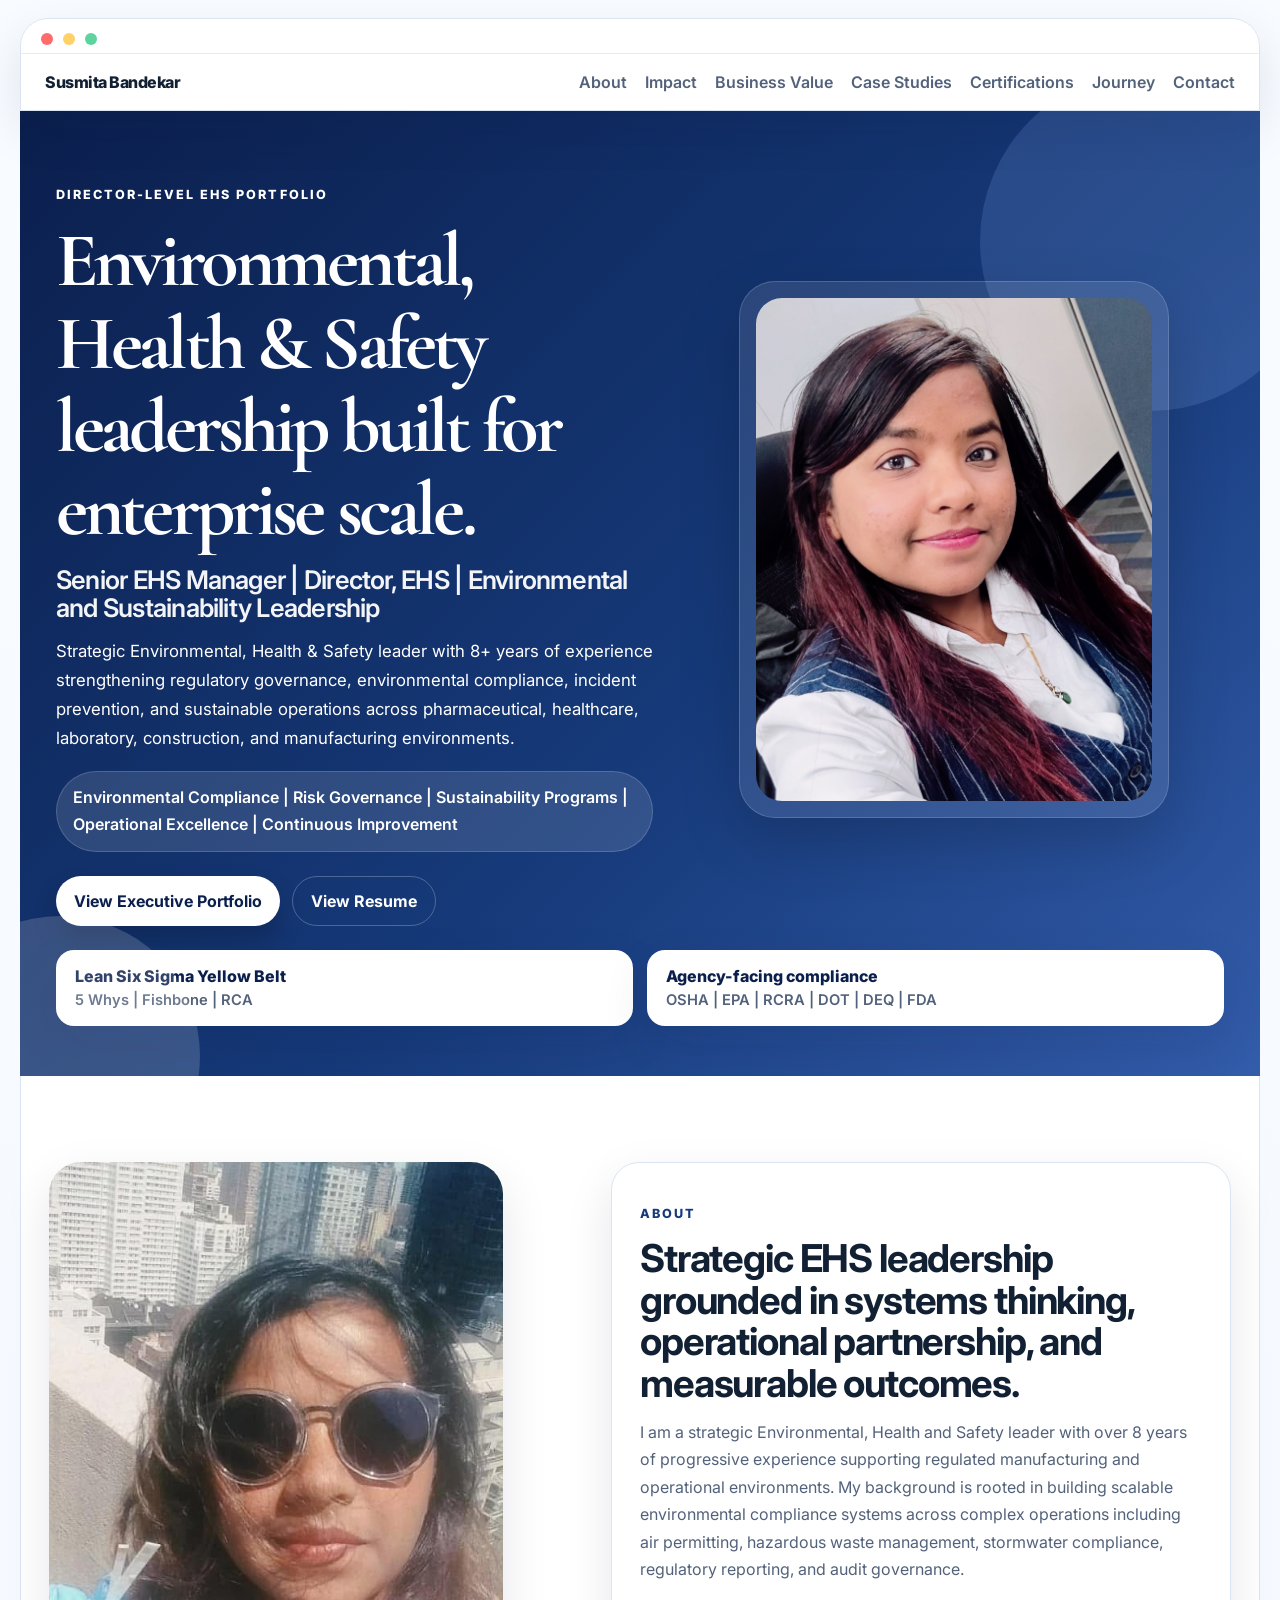
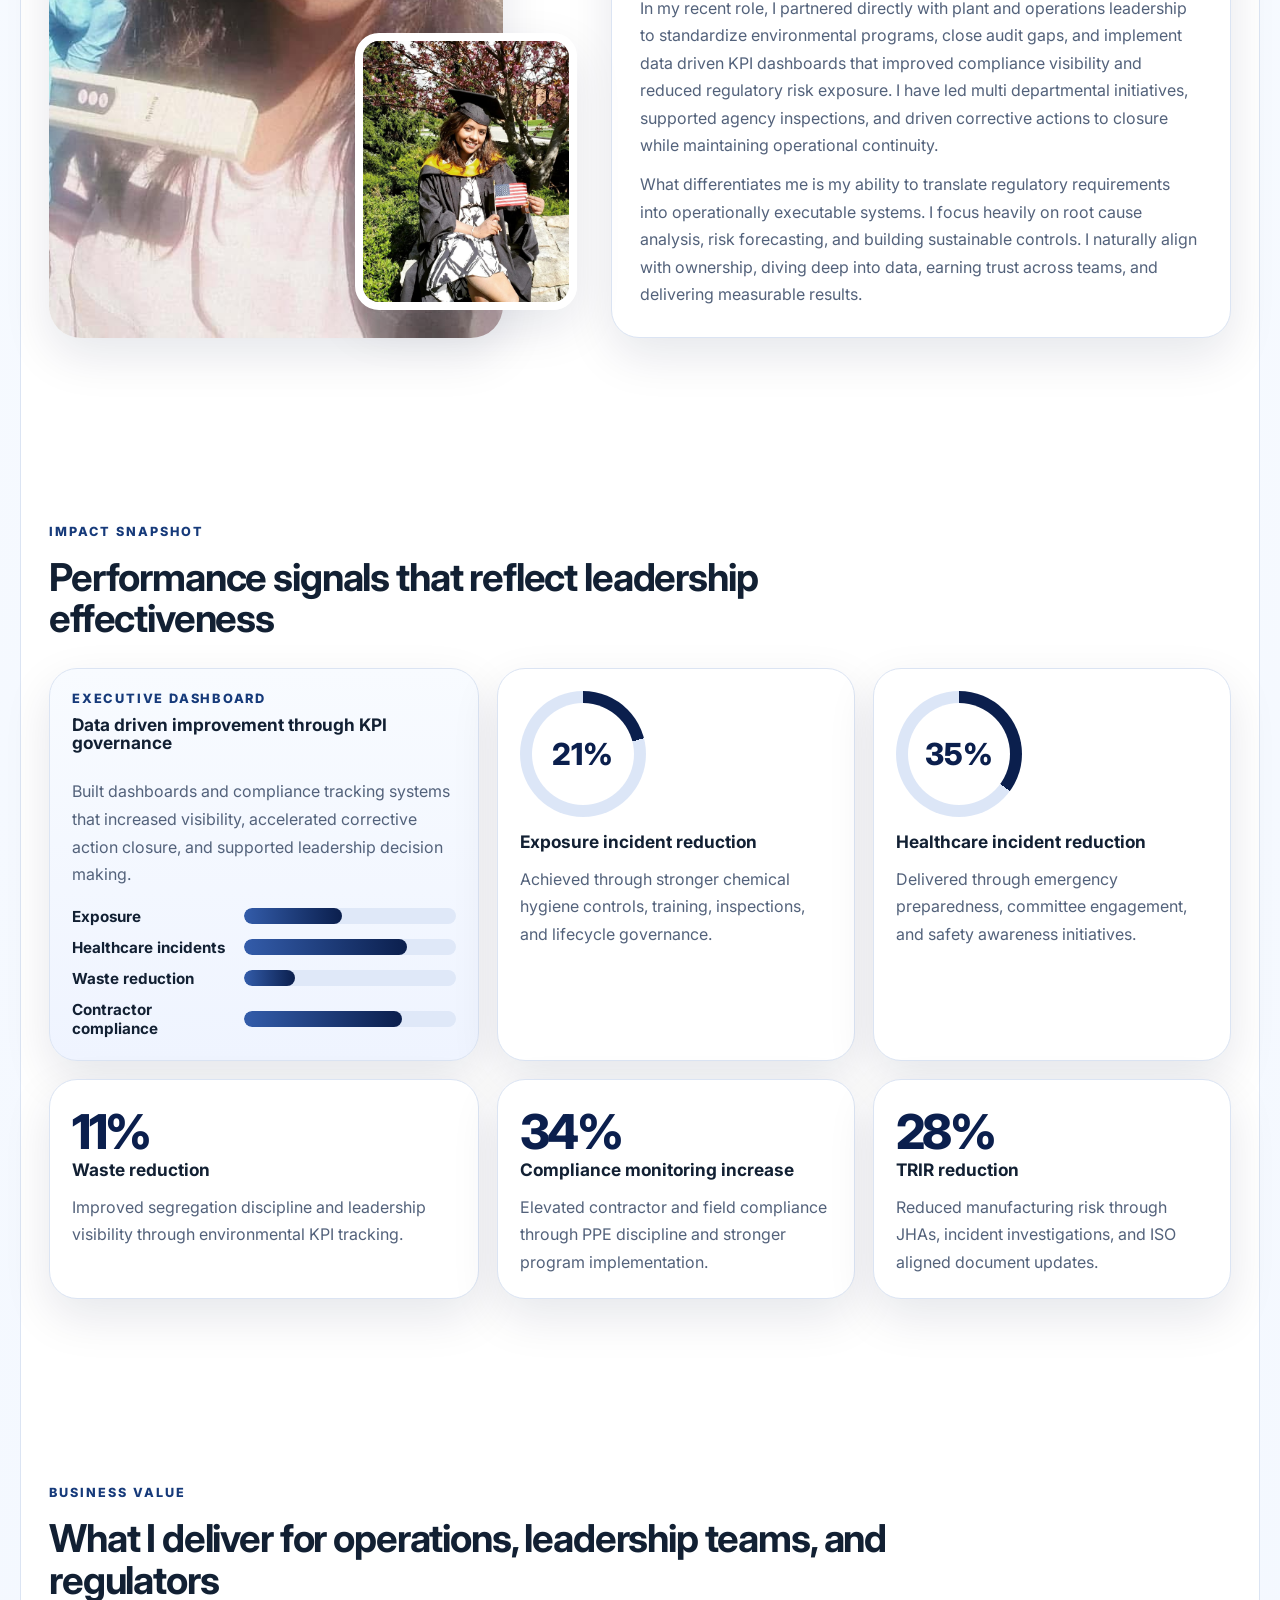
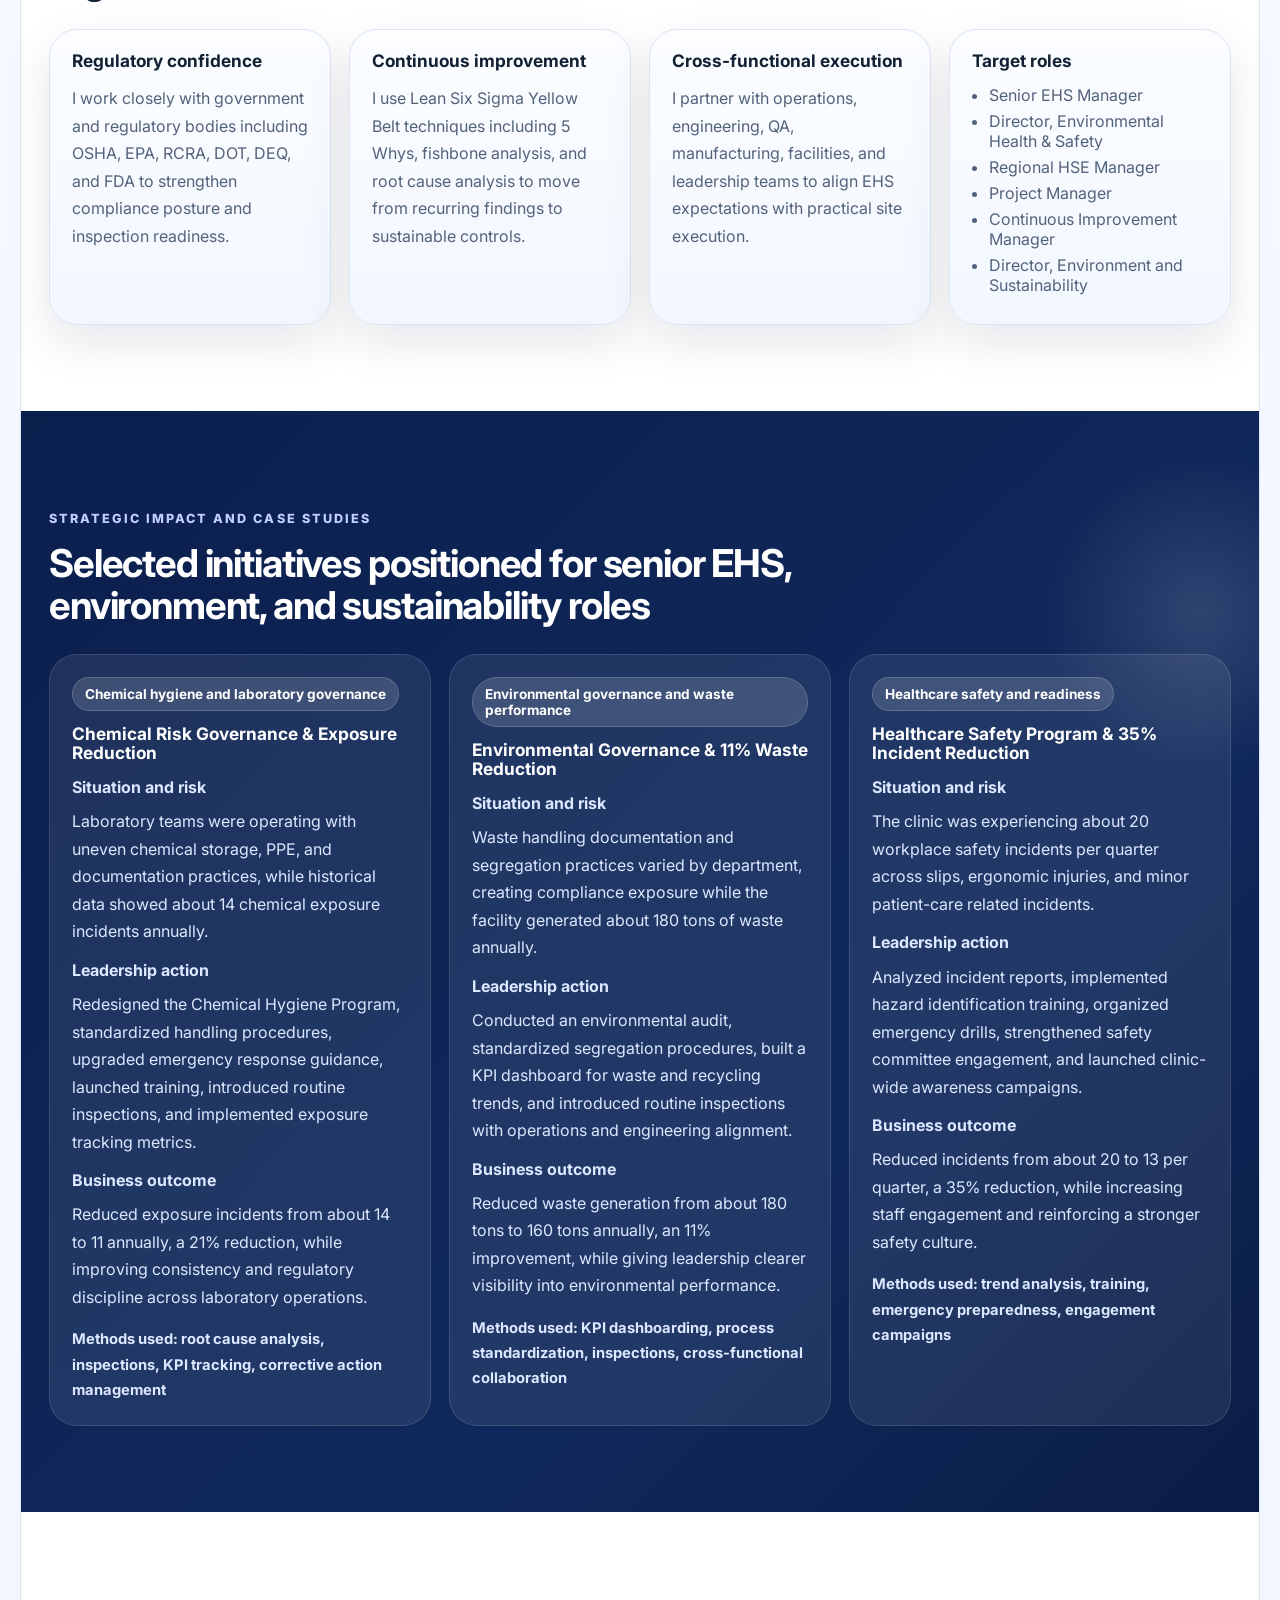
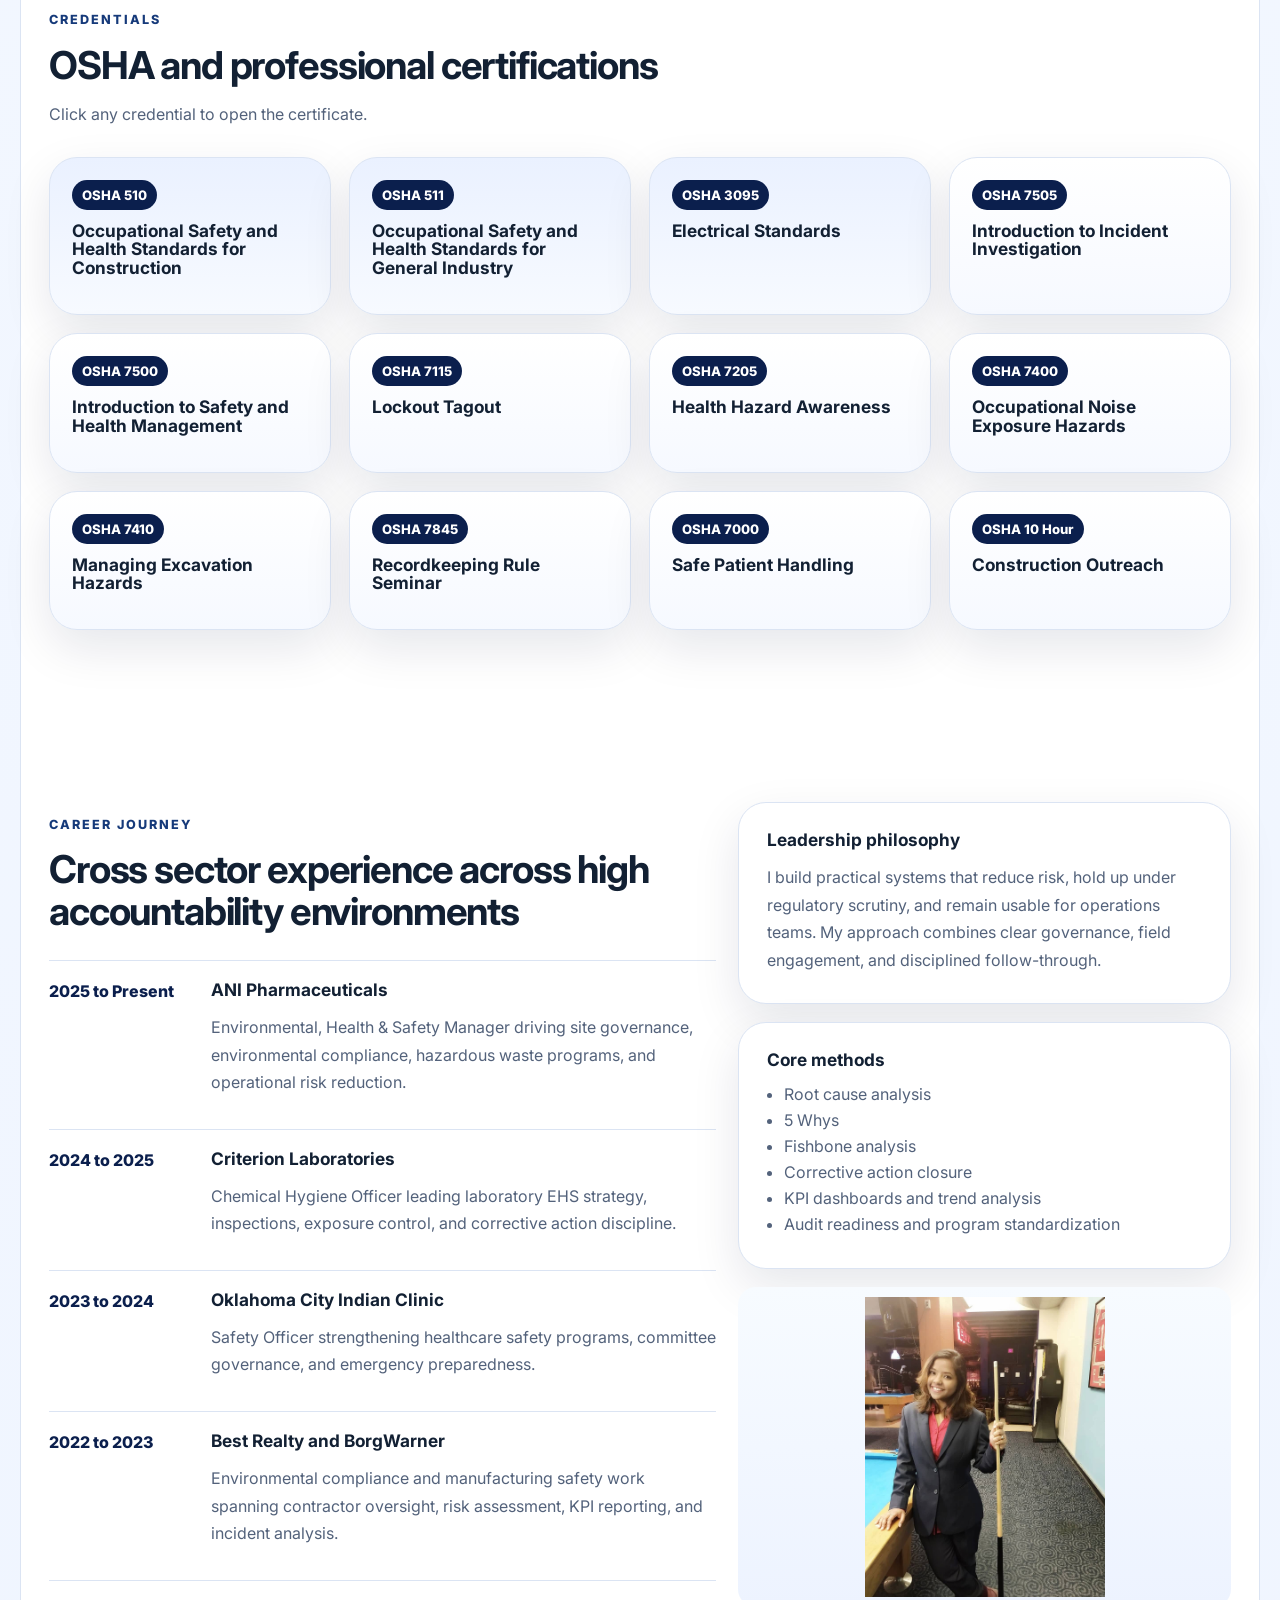
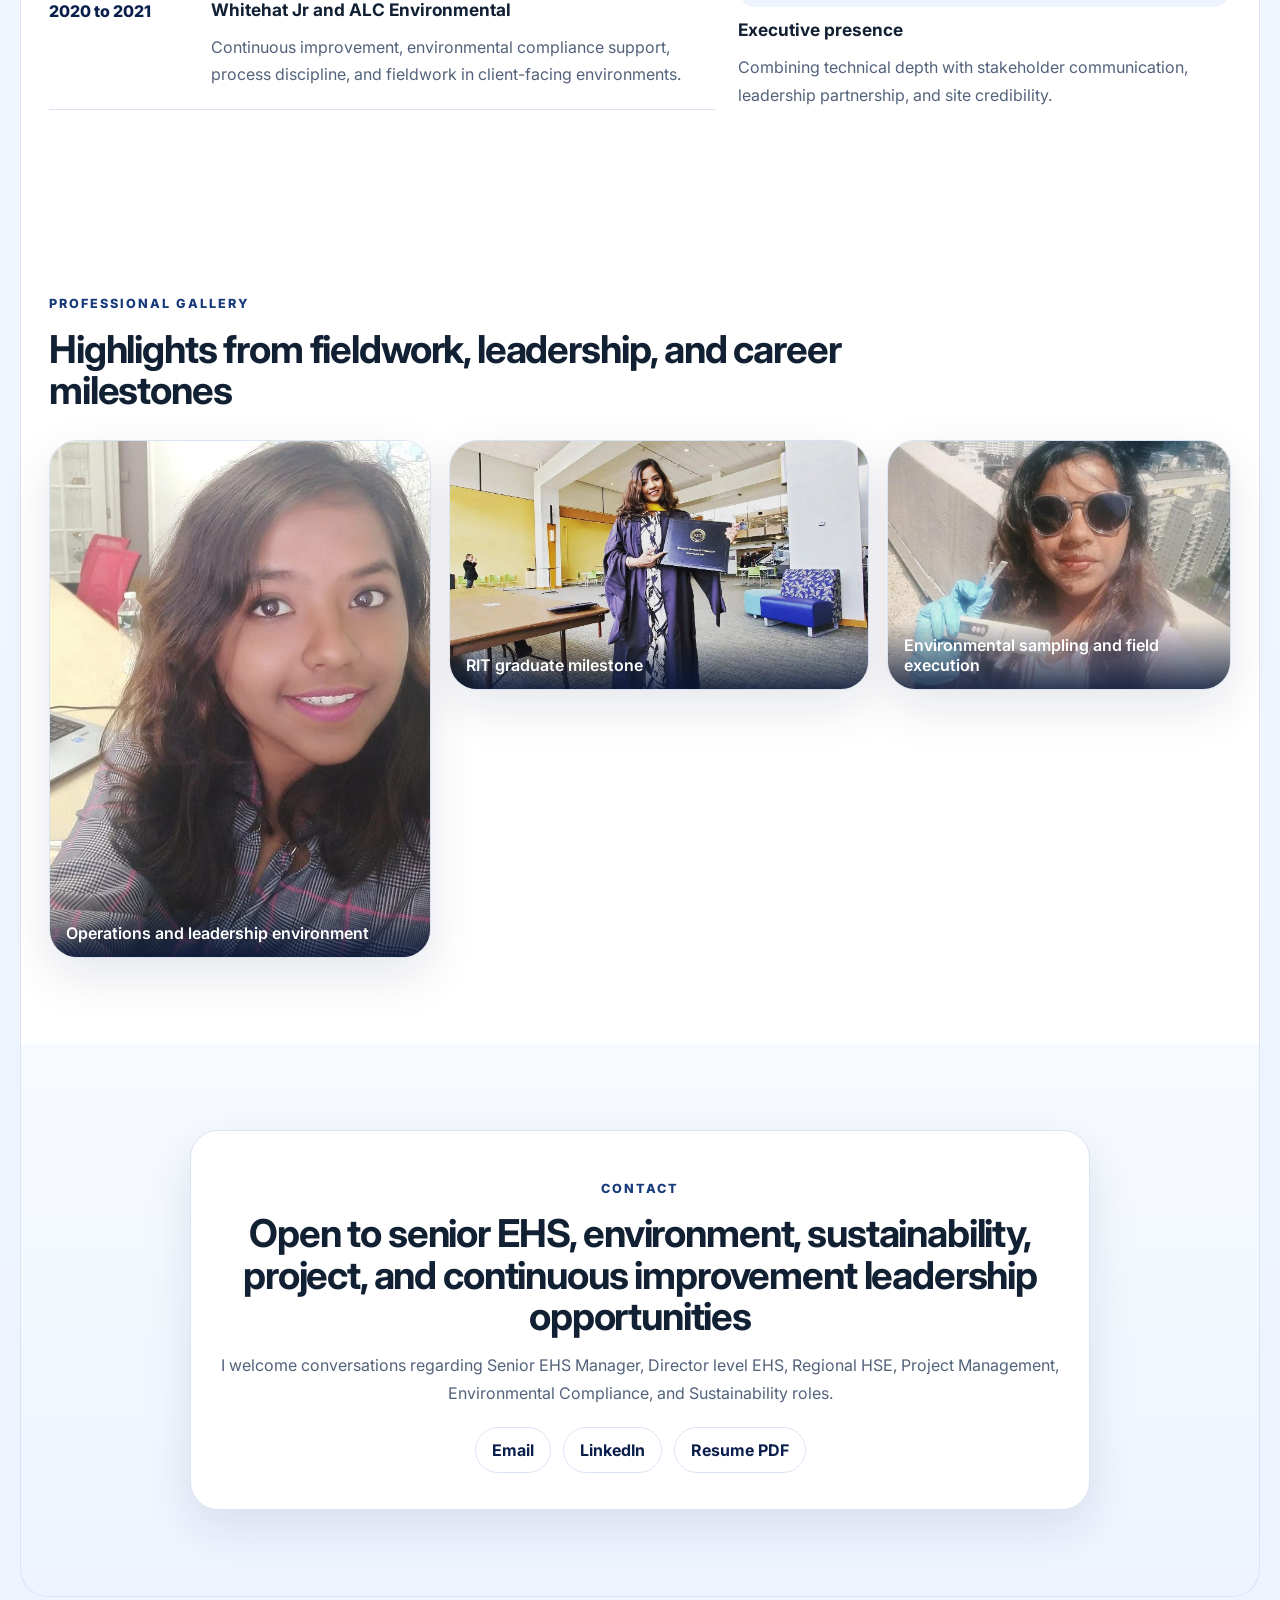
==== commit ede2562c: "Add files via upload" ====
--- a/index.html
+++ b/index.html
@@ -43,15 +43,23 @@
           <div class="cta-row">
             <a class="button primary" href="#case-studies">View Executive Portfolio</a>
             <a class="button secondary" href="resume.pdf" target="_blank" rel="noopener">View Resume</a>
-            <a class="button secondary" href="resume.docx" target="_blank" rel="noopener">Download Resume</a>
-          </div>
-        </div>
+          </div>
+        </div>
+        
         <div class="hero-visual">
           <div class="hero-photo-card">
             <img src="profile.jpg" alt="Professional headshot of Susmita Bandekar" />
           </div>
-          <div class="hero-badge badge-top">Lean Six Sigma Yellow Belt<br><span>5 Whys | Fishbone | RCA</span></div>
-          <div class="hero-badge badge-bottom">Agency-facing compliance<br><span>OSHA | EPA | RCRA | DOT | DEQ | FDA</span></div>
+        </div>
+        <div class="hero-strategy-row">
+          <div class="hero-badge strategic-badge">
+            Lean Six Sigma Yellow Belt
+            <span>5 Whys | Fishbone | RCA</span>
+          </div>
+          <div class="hero-badge strategic-badge">
+            Agency-facing compliance
+            <span>OSHA | EPA | RCRA | DOT | DEQ | FDA</span>
+          </div>
         </div>
       </section>
 
@@ -217,7 +225,7 @@
               <li>Audit readiness and program standardization</li>
             </ul>
           </div>
-          <div class="leadership-panel photo-panel">
+          <div class="leadership-panel photo-panel executive-photo">
             <img src="professional.jpg" alt="Susmita Bandekar in a business suit" />
             <div>
               <h3>Executive presence</h3>
@@ -248,7 +256,6 @@
             <a href="mailto:bandekarsusmita@gmail.com">Email</a>
             <a href="https://www.linkedin.com/in/susmita-bandekar-ms-be-9b096316a" target="_blank" rel="noopener">LinkedIn</a>
             <a href="resume.pdf" target="_blank" rel="noopener">Resume PDF</a>
-            <a href="resume.docx" target="_blank" rel="noopener">Resume DOCX</a>
           </div>
         </div>
       </section>
--- a/styles.css
+++ b/styles.css
@@ -51,10 +51,10 @@
 .hero-visual{position:relative;min-height:540px;display:flex;align-items:center;justify-content:center}
 .hero-photo-card{width:min(100%,430px);aspect-ratio:4/5;padding:16px;border-radius:36px;background:rgba(255,255,255,.10);border:1px solid rgba(255,255,255,.16);box-shadow:0 24px 60px rgba(0,0,0,.18)}
 .hero-photo-card img{width:100%;height:100%;object-fit:cover;object-position:top center;border-radius:26px}
-.hero-badge{position:absolute;max-width:240px;background:#fff;color:var(--navy);padding:15px 18px;border-radius:18px;box-shadow:var(--shadow);font-weight:800;line-height:1.35;animation:floatCard 8s ease-in-out infinite}
+.hero-badge{max-width:280px;background:#fff;color:var(--navy);padding:15px 18px;border-radius:18px;box-shadow:var(--shadow);font-weight:800;line-height:1.35;animation:floatCard 8s ease-in-out infinite}
 .hero-badge span{display:block;color:var(--muted);font-size:.92rem;font-weight:600;margin-top:3px}
-.badge-top{top:24px;left:8px}
-.badge-bottom{right:0;bottom:36px;animation-delay:1.5s}
+.hero-strategy-row{grid-column:1 / -1;display:flex;gap:14px;flex-wrap:wrap;margin-top:-6px}
+.strategic-badge{position:relative;max-width:none;flex:1 1 280px;animation:none;border:1px solid rgba(255,255,255,.14)}
 @keyframes floatCard{50%{transform:translateY(-10px)}}
 .about-grid{display:grid;grid-template-columns:.92fr 1.08fr;gap:34px}
 .about-image-wrap{position:relative;min-height:620px}
@@ -103,4 +103,7 @@
 .contact-wrap{background:linear-gradient(180deg,#f7fbff 0%,#eef4ff 100%)}
 .contact-card{background:#fff;border:1px solid var(--line);border-radius:var(--radius);box-shadow:var(--shadow);max-width:900px;margin:0 auto;padding:36px 28px;text-align:center}.contact-links{display:flex;justify-content:center;gap:12px;flex-wrap:wrap;margin-top:20px}.contact-links a{padding:12px 16px;border-radius:999px;background:#fff;border:1px solid var(--line);font-weight:700;color:var(--navy)}.contact-links a:hover{background:var(--navy);color:#fff;border-color:var(--navy)}
 @media (max-width:1180px){.hero,.about-grid,.metrics-grid,.value-grid,.story-grid,.cert-grid,.journey-grid,.elite-gallery{grid-template-columns:1fr}.hero-visual{min-height:auto}.about-image-wrap{min-height:auto}.about-main{width:100%;min-height:400px}.about-accent{width:38%;bottom:18px}.gallery-item.tall,.gallery-item.wide{grid-column:auto;grid-row:auto}}
-@media (max-width:760px){.page-shell{width:min(var(--max),calc(100% - 12px));margin:8px auto 18px}.nav-row{padding:16px}.section,.hero{padding:54px 18px}.cta-row,.contact-links{flex-direction:column}.button{width:100%}.hero-badge{display:none}.about-accent{position:relative;width:58%;margin:-76px 0 0 auto}.timeline article{grid-template-columns:1fr}.kpi-bars div{grid-template-columns:1fr}.cert-grid{grid-template-columns:1fr}}
+@media (max-width:760px){.page-shell{width:min(var(--max),calc(100% - 12px));margin:8px auto 18px}.nav-row{padding:16px}.section,.hero{padding:54px 18px}.cta-row,.contact-links,.hero-strategy-row{flex-direction:column}.button{width:100%}.hero-badge{display:block}.about-accent{position:relative;width:58%;margin:-76px 0 0 auto}.timeline article{grid-template-columns:1fr}.kpi-bars div{grid-template-columns:1fr}.cert-grid{grid-template-columns:1fr}}
+
+.executive-photo img{height:320px;object-fit:contain;background:linear-gradient(180deg,#f7fbff 0%,#edf3ff 100%);padding:10px}
+.executive-photo{align-items:center}
